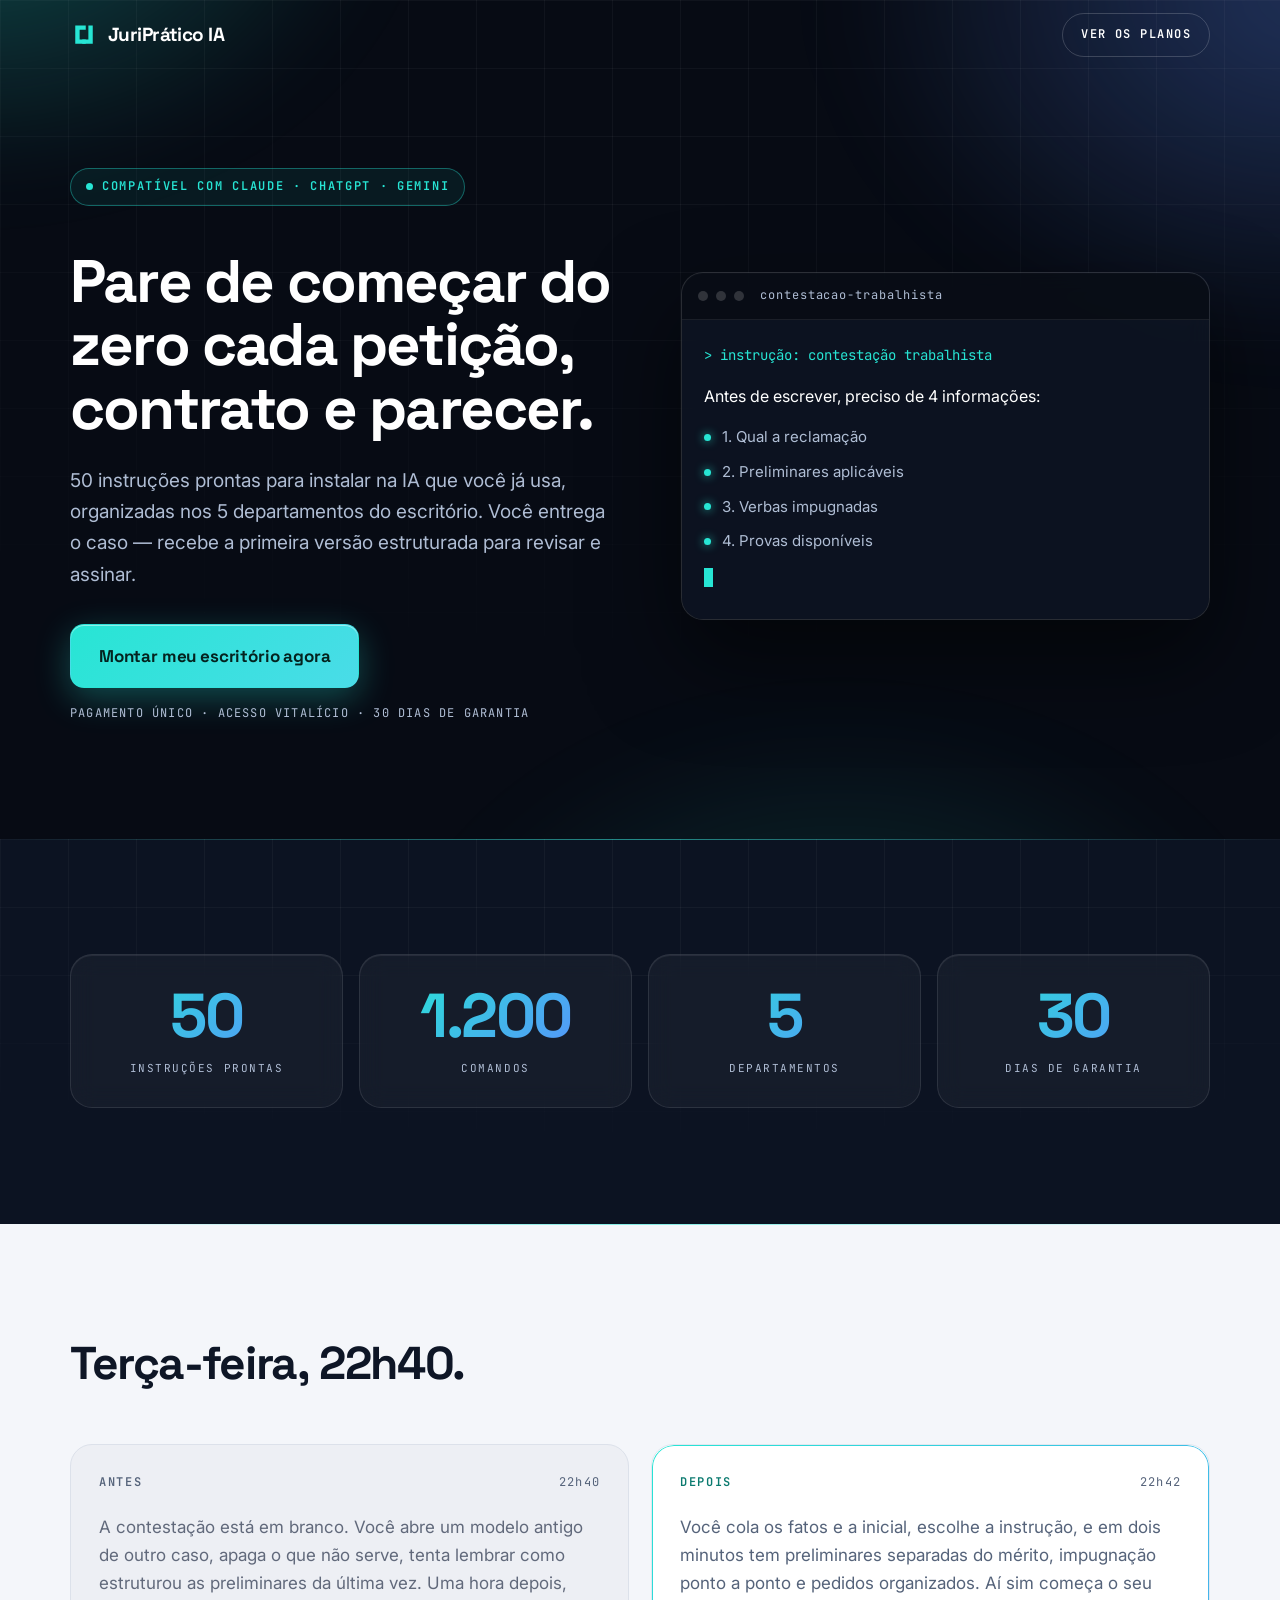
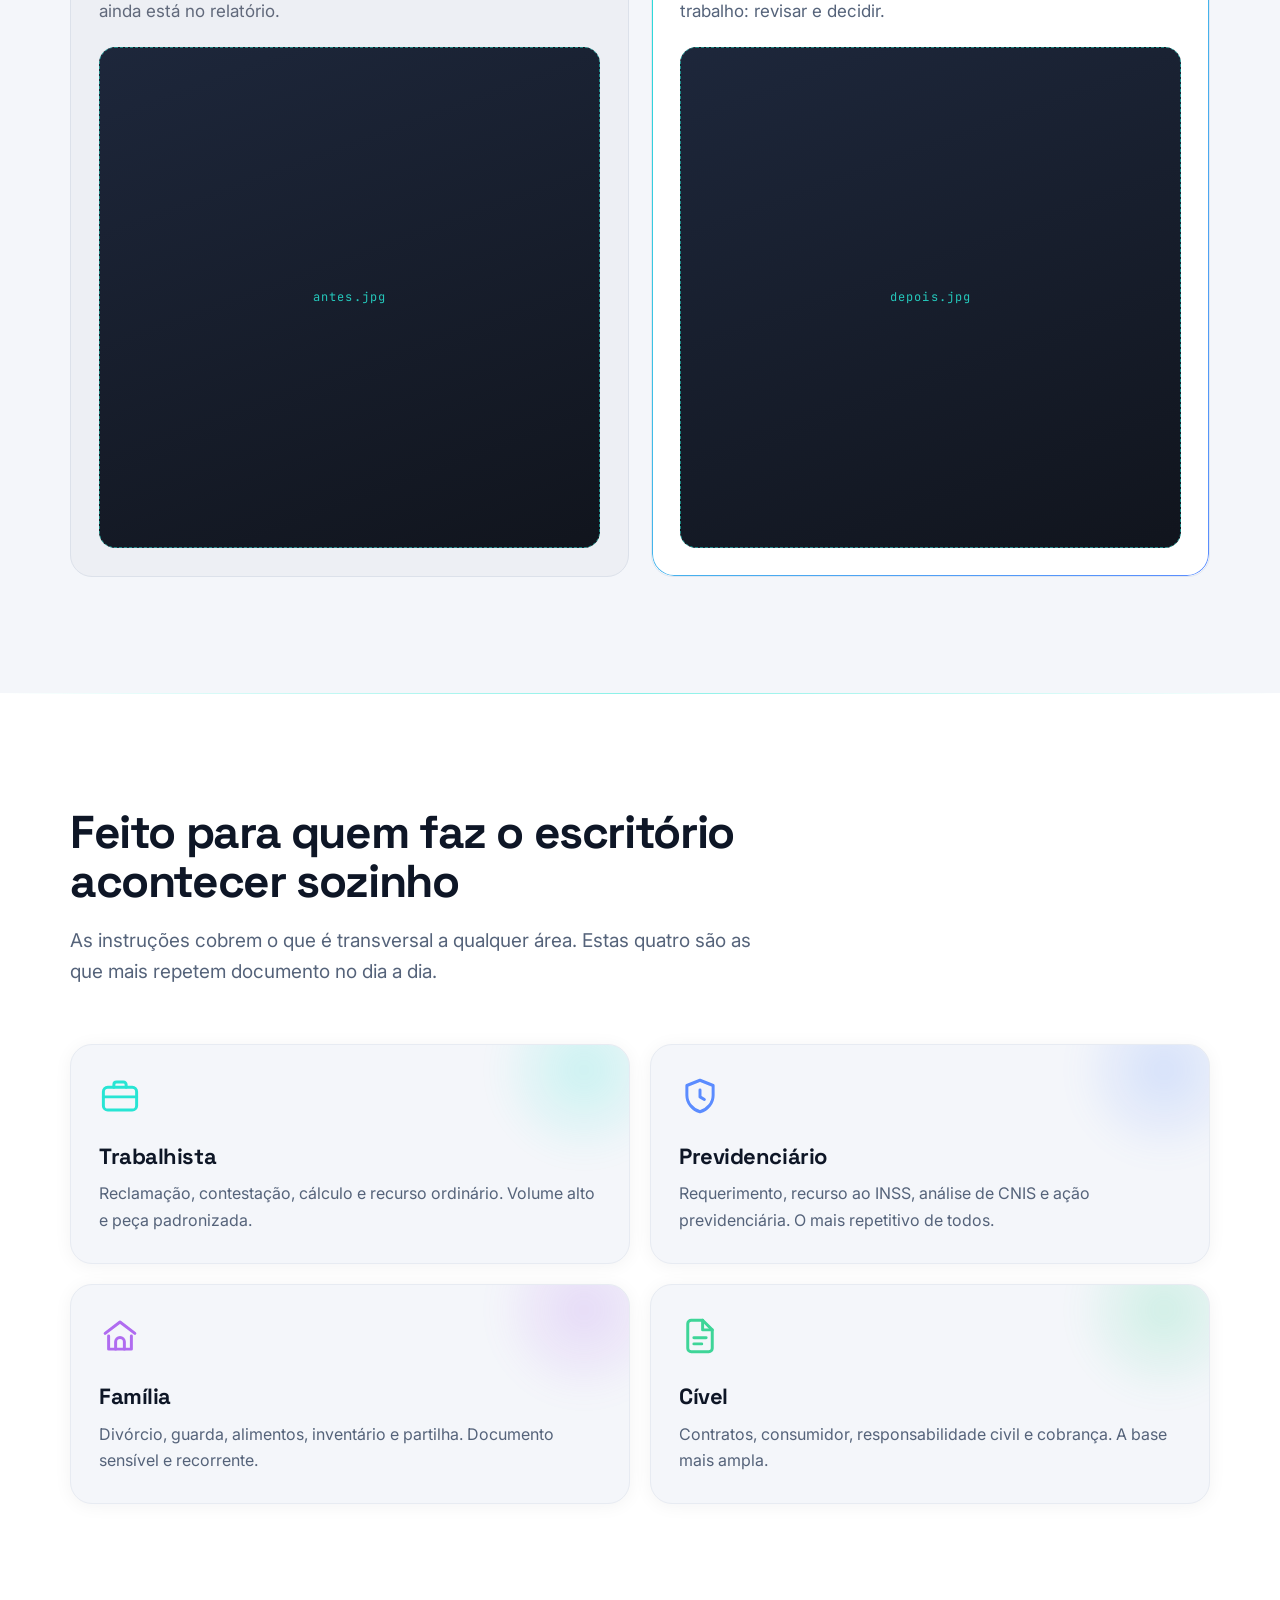
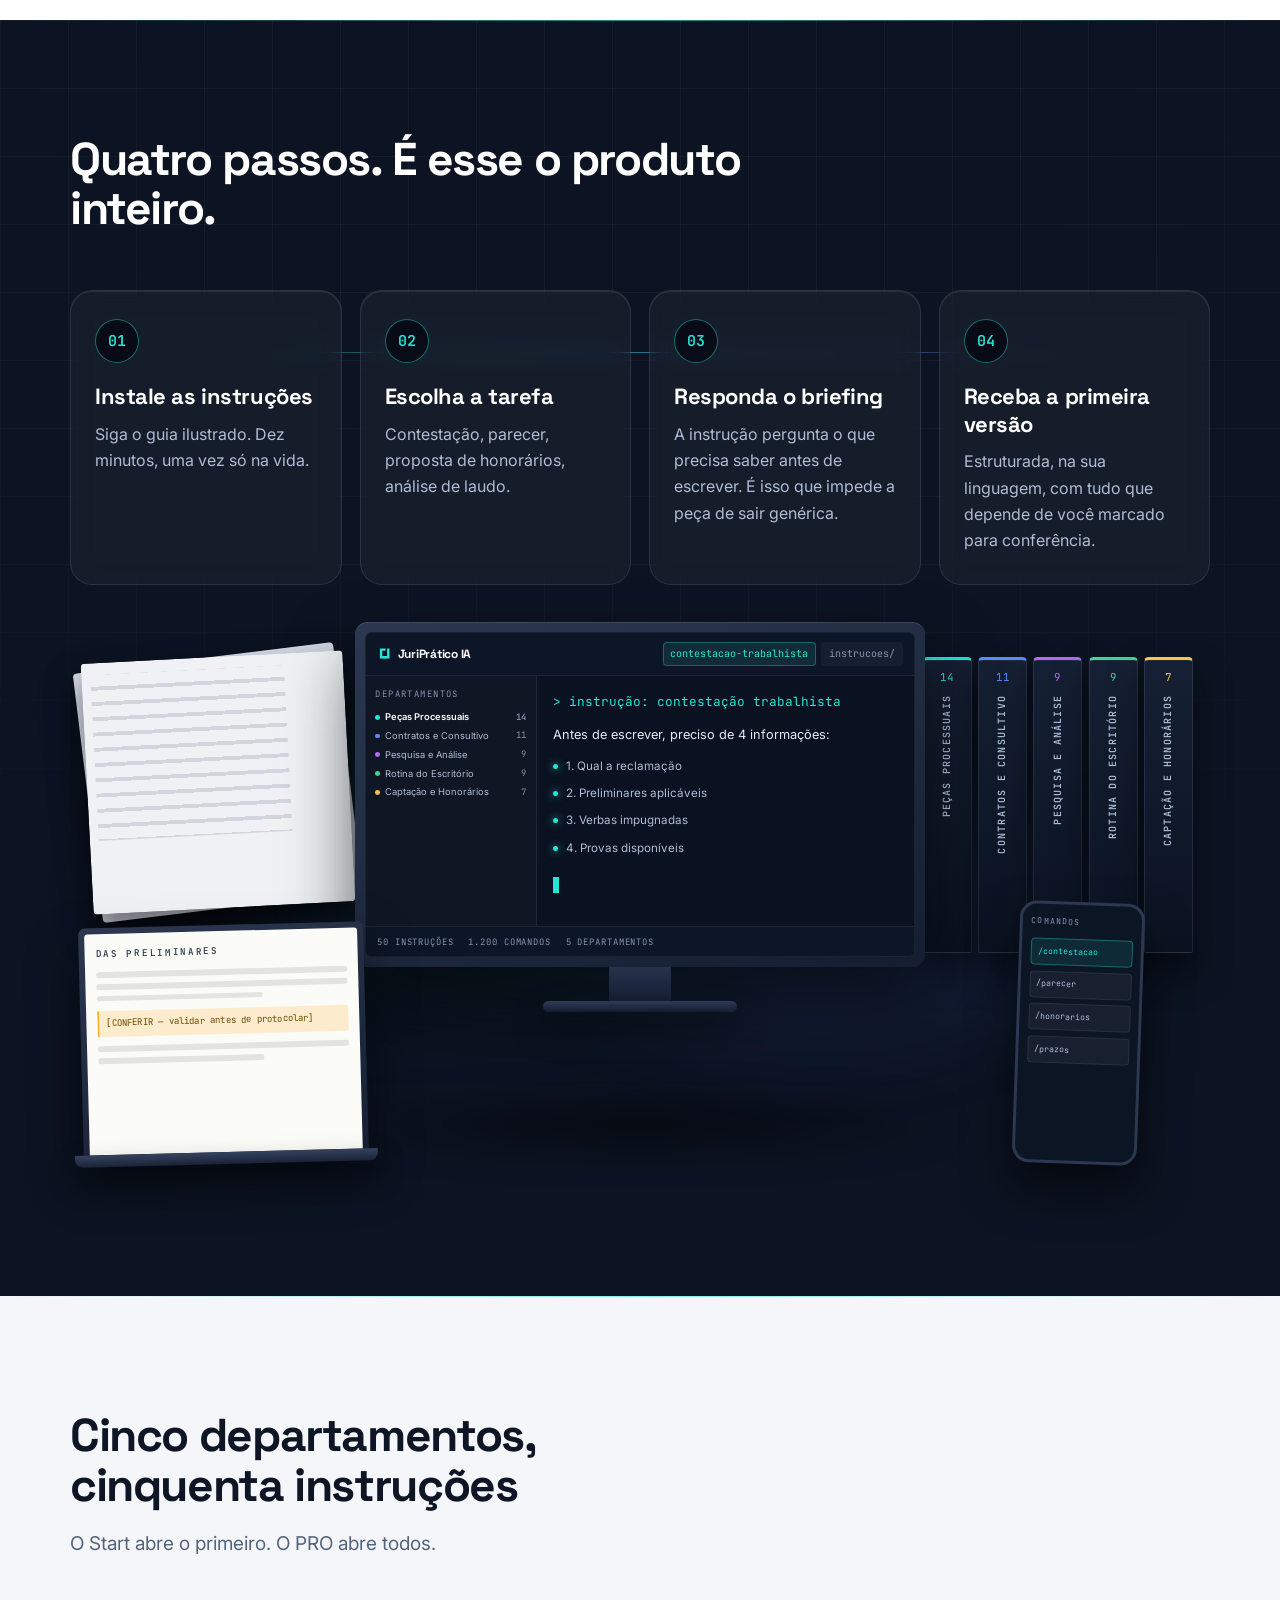
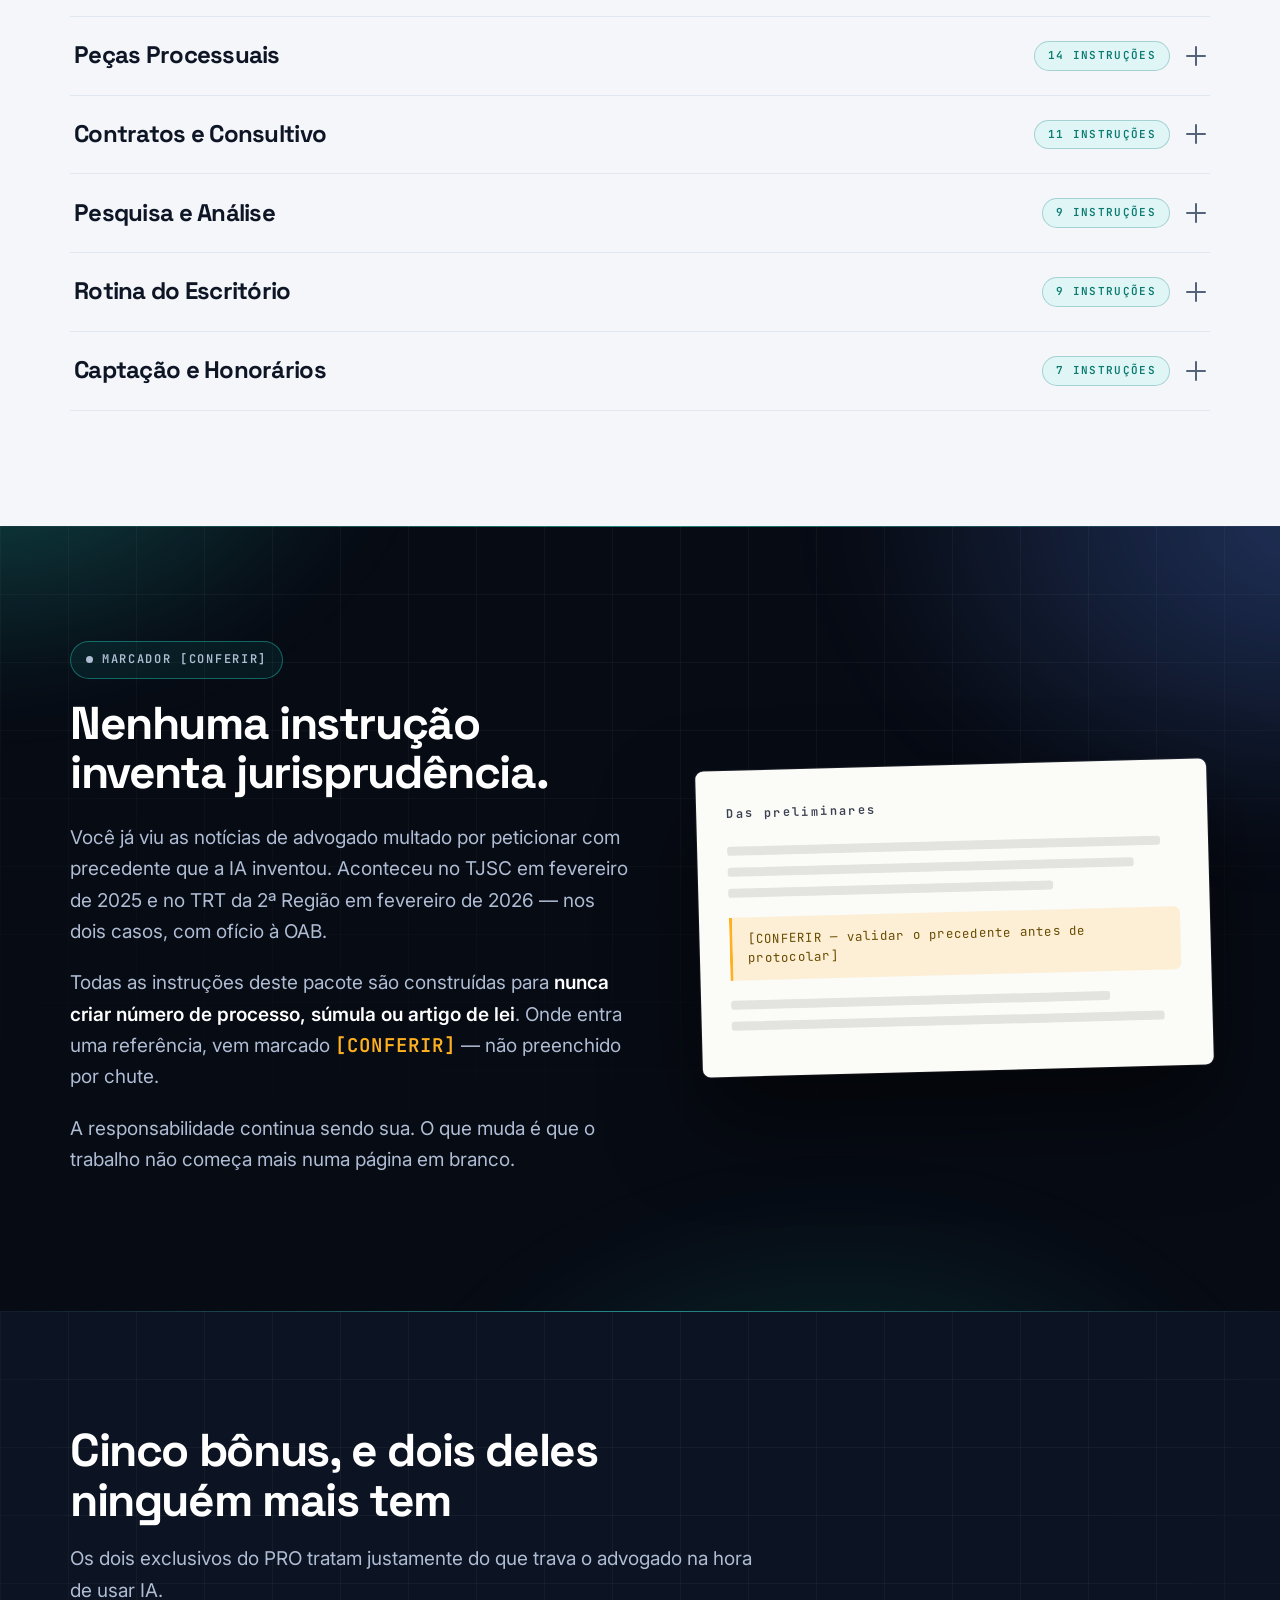
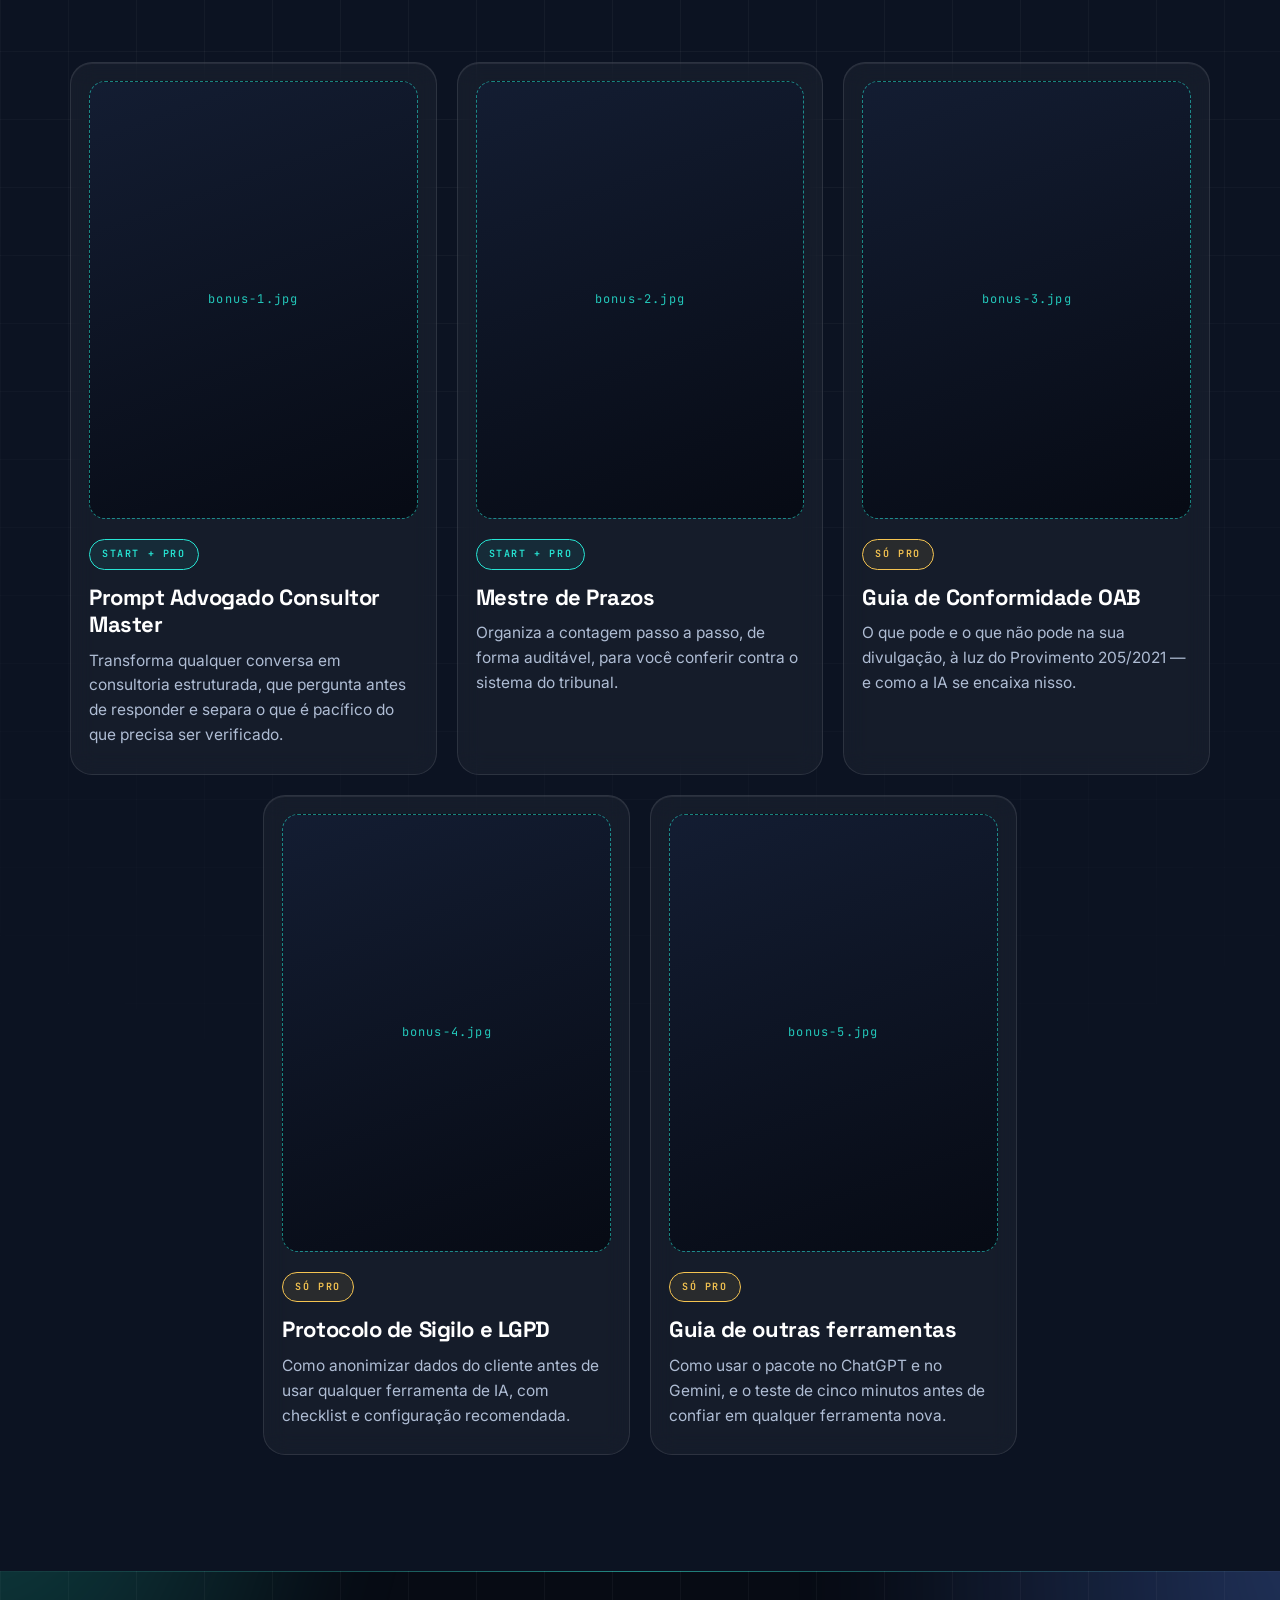
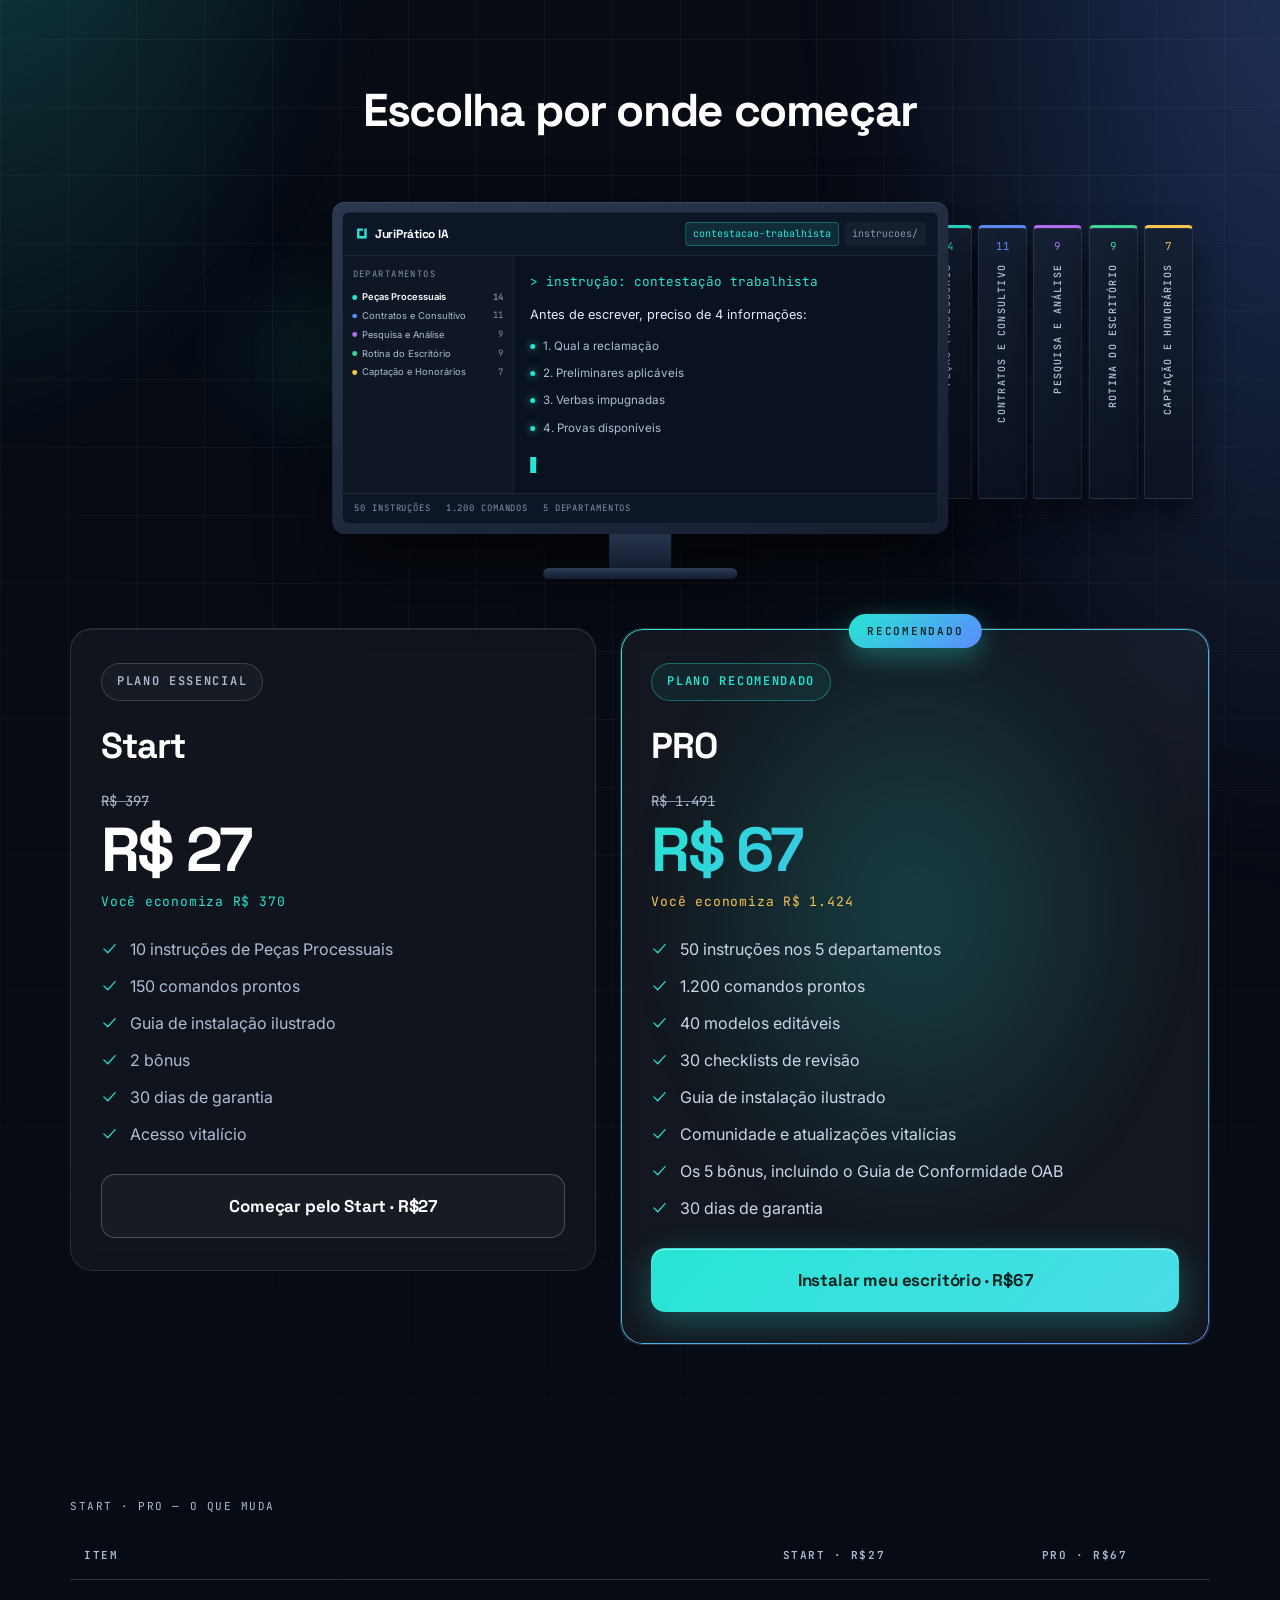
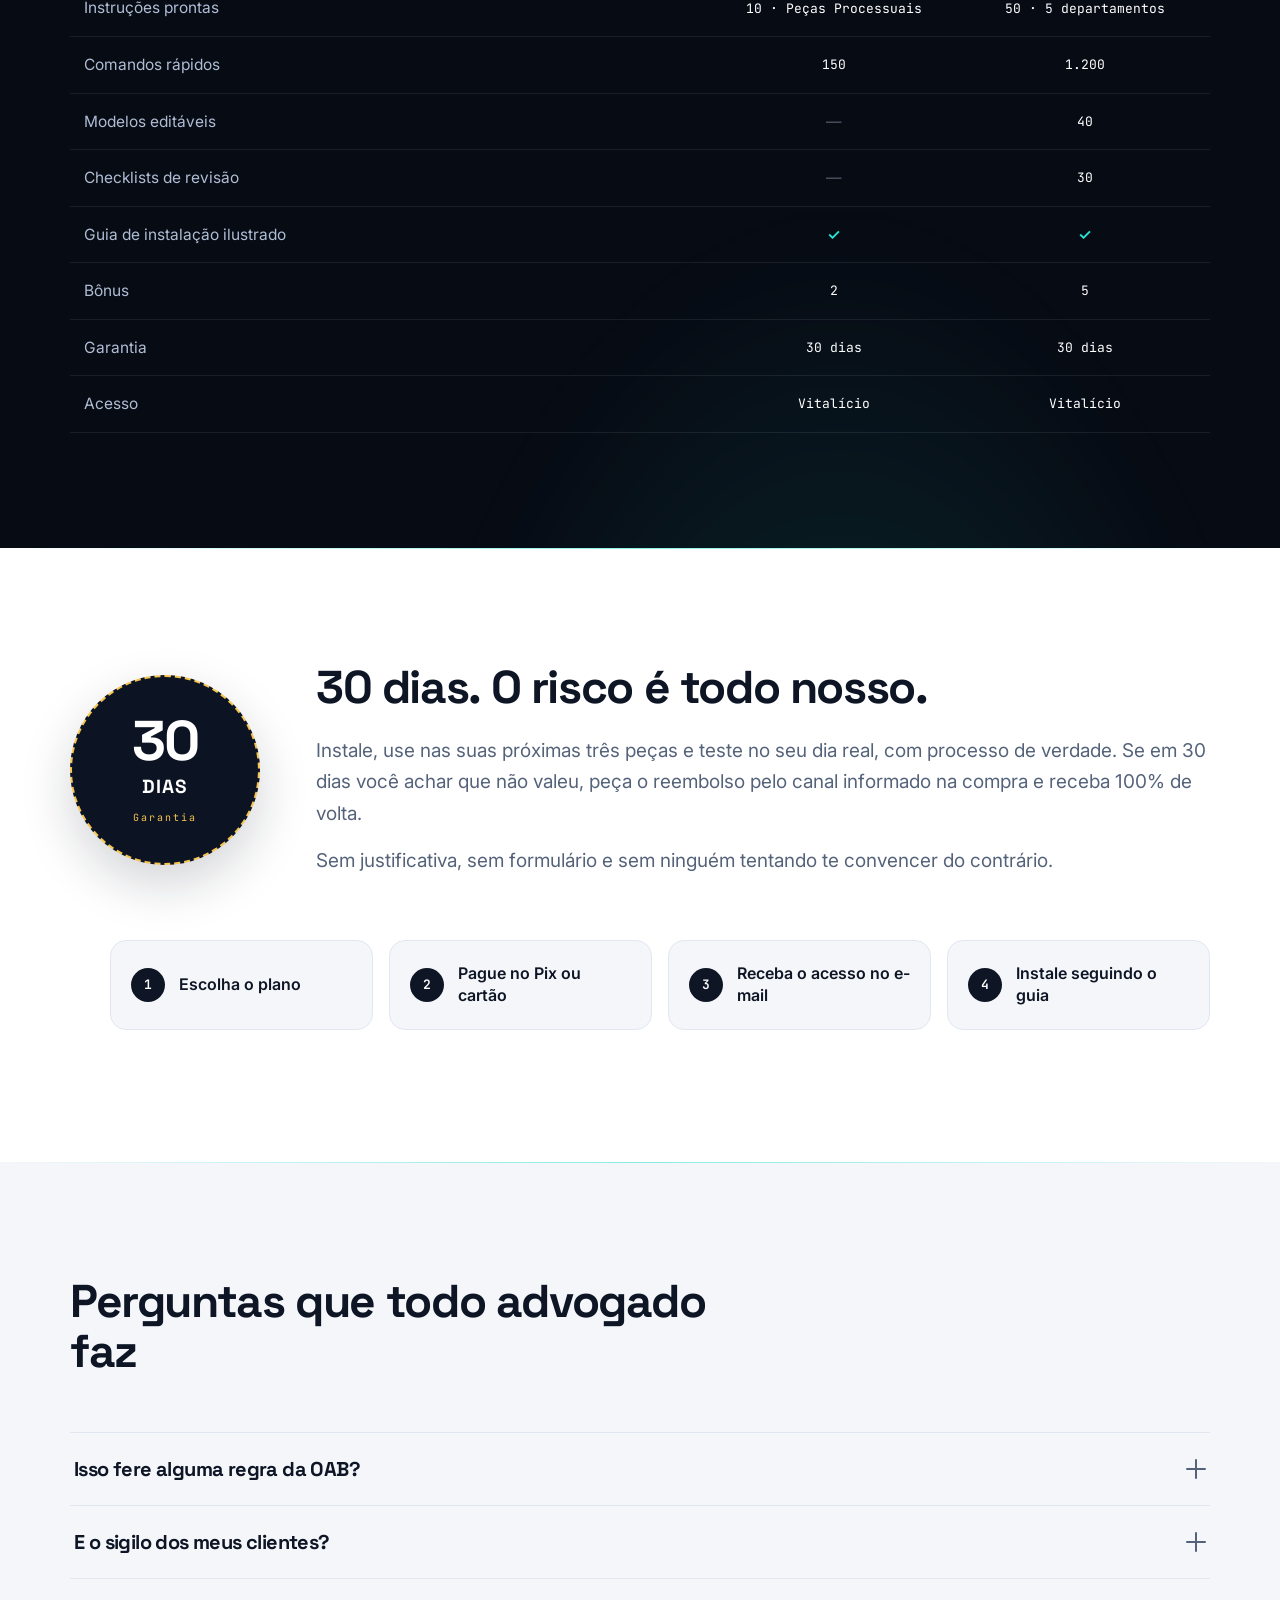
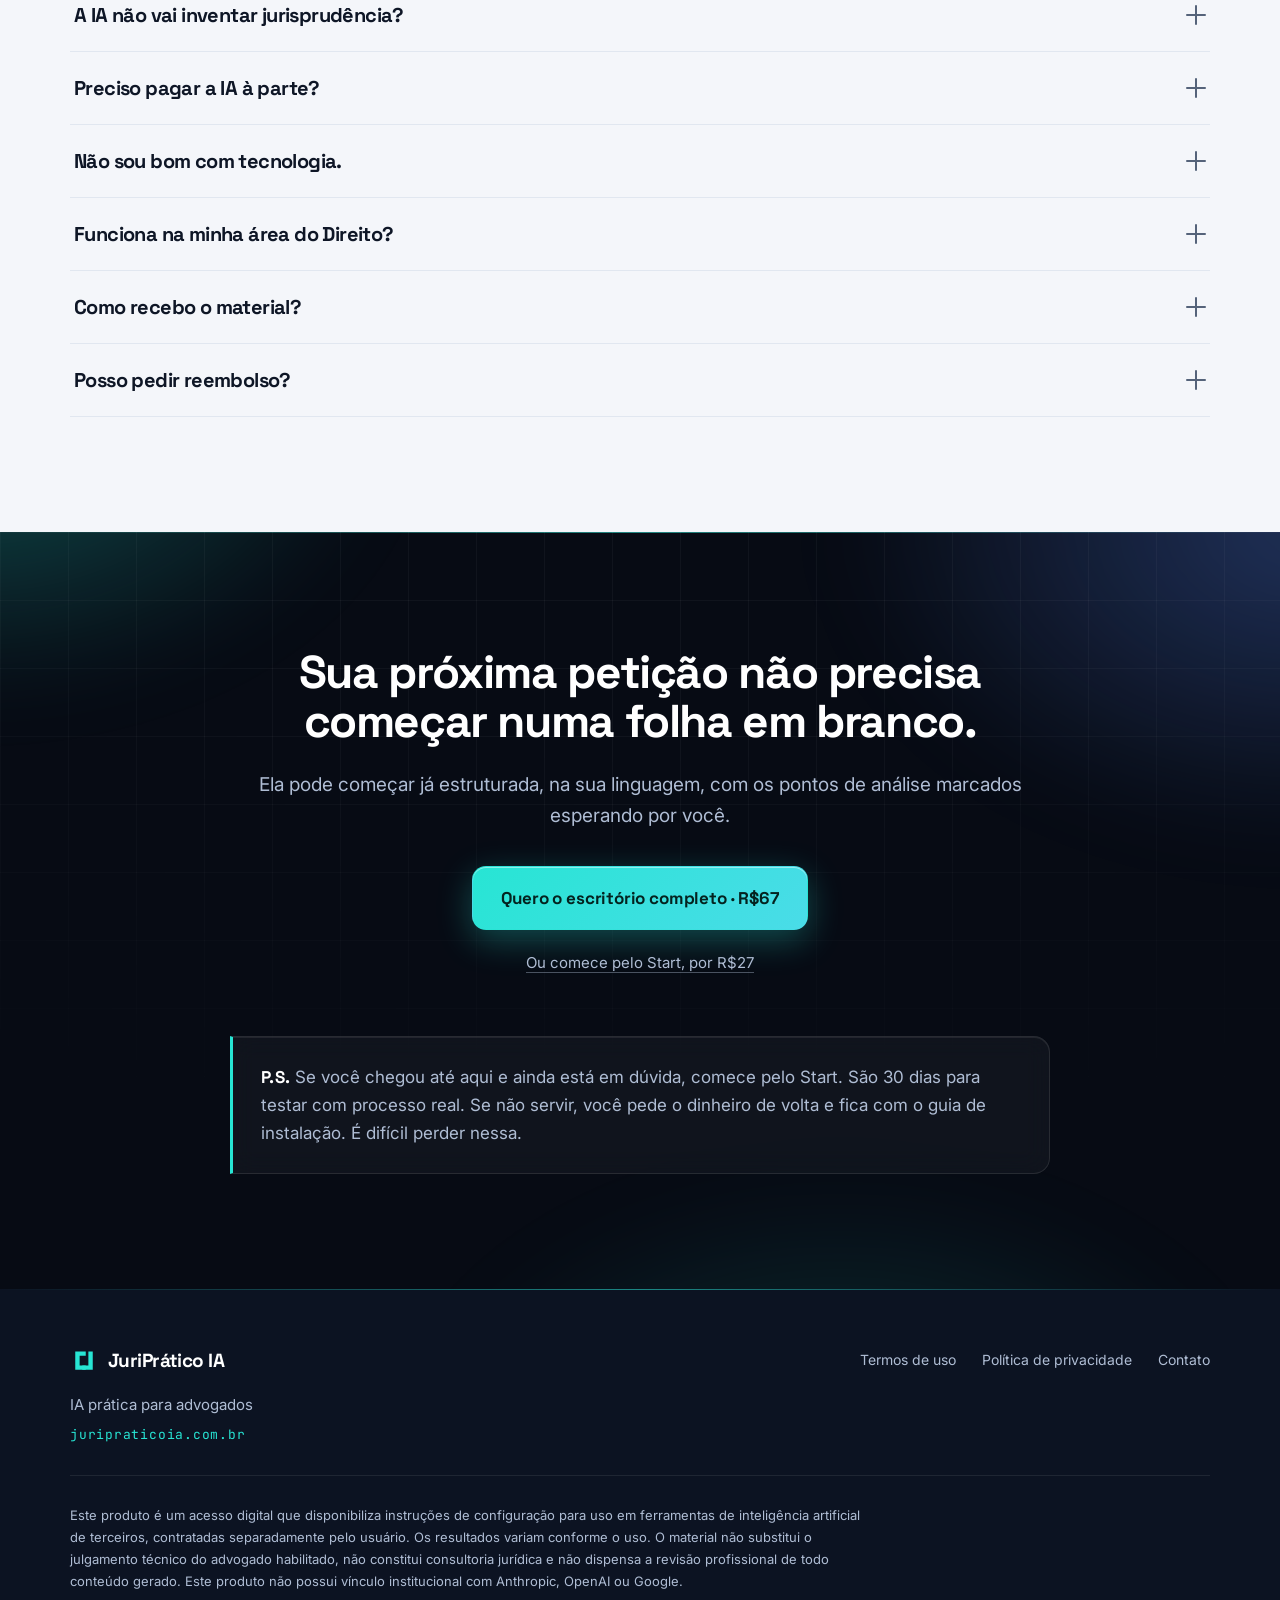
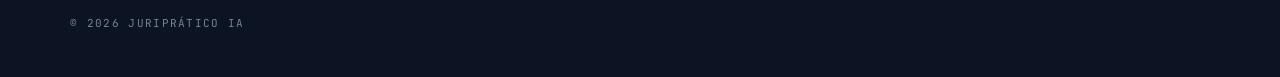
==== index.html @ 55de06a1 "Add a layered product scene to folds 05 and 09 The page had no product shot. This adds the compositi" ====
<!DOCTYPE html>
<html lang="pt-BR">
<head>
<meta charset="utf-8">
<meta name="viewport" content="width=device-width,initial-scale=1">
<title>JuriPrático IA — 50 instruções prontas para a IA que você já usa</title>
<meta name="description" content="50 instruções prontas para instalar na IA que você já usa, organizadas nos 5 departamentos do escritório. Você entrega o caso — recebe a primeira versão estruturada para revisar e assinar.">
<meta name="theme-color" content="#070B14">
<meta property="og:type" content="website">
<meta property="og:locale" content="pt_BR">
<meta property="og:site_name" content="JuriPrático IA">
<meta property="og:title" content="JuriPrático IA — 50 instruções prontas para a IA que você já usa">
<meta property="og:description" content="Pare de começar do zero cada petição, contrato e parecer.">
<meta property="og:url" content="https://juripraticoia.com.br/">
<link rel="preconnect" href="https://fonts.googleapis.com">
<link rel="preconnect" href="https://fonts.gstatic.com" crossorigin>
<link rel="stylesheet" href="https://fonts.googleapis.com/css2?family=Space+Grotesk:wght@500;700&family=Inter:wght@400;600&family=JetBrains+Mono:wght@400;600&display=swap">
<link rel="stylesheet" href="styles.css">
<script>document.documentElement.classList.add('js');</script>
</head>
<body id="topo">

<a class="skip" href="#conteudo">Ir para o conteúdo</a>

<!-- ===================== HEADER ===================== -->
<header class="hdr" id="hdr">
  <div class="wrap hdr-in">
    <a class="brand" href="#topo">
      <svg viewBox="0 0 64 64" width="28" height="28" fill="none" aria-hidden="true">
        <path d="M12 10h24v10H22v22h14v10H12z" fill="currentColor"/>
        <path d="M42 10h10v42H28V42h14z" fill="currentColor"/>
      </svg>
      <span>JuriPrático IA</span>
    </a>
    <a class="hdr-cta" href="#precos">Ver os planos</a>
  </div>
</header>

<main id="conteudo">

<!-- ===================== 01 · HERO ===================== -->
<section class="sec sec--950 mesh grid-bg hero">
  <div class="wrap">
    <div class="hero-grid">
      <div>
        <p class="badge eyebrow rv"><span class="badge-dot" aria-hidden="true"></span>Compatível com Claude · ChatGPT · Gemini</p>
        <h1 class="rv">Pare de começar do zero cada petição, contrato e parecer.</h1>
        <p class="lead rv">50 instruções prontas para instalar na IA que você já usa, organizadas nos 5 departamentos do escritório. Você entrega o caso — recebe a primeira versão estruturada para revisar e assinar.</p>
        <div class="hero-cta rv">
          <a class="btn btn--primary" href="#precos">Montar meu escritório agora</a>
          <p class="btn-sub">Pagamento único · Acesso vitalício · 30 dias de garantia</p>
        </div>
      </div>

      <div class="rv">
        <!-- Janela de conversa com IA — construída em HTML/CSS (opcional: substituir por hero-produto.jpg, 16:10) -->
        <div class="term">
          <div class="term-bar">
            <span class="term-dot" aria-hidden="true"></span>
            <span class="term-dot" aria-hidden="true"></span>
            <span class="term-dot" aria-hidden="true"></span>
            <span class="term-name">contestacao-trabalhista</span>
          </div>
          <div class="term-body">
            <p class="term-cmd">&gt; instrução: contestação trabalhista</p>
            <p class="term-ans" id="hero-typing">Antes de escrever, preciso de 4 informações:</p>
            <ul class="term-list">
              <li>1. Qual a reclamação</li>
              <li>2. Preliminares aplicáveis</li>
              <li>3. Verbas impugnadas</li>
              <li>4. Provas disponíveis</li>
            </ul>
            <span class="caret" aria-hidden="true"></span>
          </div>
        </div>
      </div>
    </div>
  </div>
</section>

<!-- ===================== 02 · CONTADORES ===================== -->
<section class="sec sec--900 grid-bg" data-seam aria-label="O pacote em números">
  <div class="wrap">
    <div class="counters" id="contadores">
      <div class="counter glass rv"><b data-count="50">50</b><span>Instruções prontas</span></div>
      <div class="counter glass rv"><b data-count="1200" data-sep="true">1.200</b><span>Comandos</span></div>
      <div class="counter glass rv"><b data-count="5">5</b><span>Departamentos</span></div>
      <div class="counter glass rv"><b data-count="30">30</b><span>Dias de garantia</span></div>
    </div>
  </div>
</section>

<!-- ===================== 03 · ANTES / DEPOIS ===================== -->
<section class="sec sec--paper sec--light" data-seam>
  <div class="wrap">
    <div class="sec-head rv">
      <h2>Terça-feira, 22h40.</h2>
    </div>
    <div class="ba">
      <article class="ba-col ba-col--antes rv">
        <div class="ba-top">
          <span class="ba-tag">Antes</span>
          <span class="ba-hora">22h40</span>
        </div>
        <p class="ba-txt">A contestação está em branco. Você abre um modelo antigo de outro caso, apaga o que não serve, tenta lembrar como estruturou as preliminares da última vez. Uma hora depois, ainda está no relatório.</p>
        <!-- substituir pelo <img src="antes.jpg" width="600" height="600" alt="..." loading="lazy"> -->
        <div class="ph ph--1x1" role="img" aria-label="Espaço reservado para a imagem antes.jpg"><span>antes.jpg</span></div>
      </article>
      <article class="ba-col ba-col--depois gborder rv">
        <div class="ba-top">
          <span class="ba-tag">Depois</span>
          <span class="ba-hora">22h42</span>
        </div>
        <p class="ba-txt">Você cola os fatos e a inicial, escolhe a instrução, e em dois minutos tem preliminares separadas do mérito, impugnação ponto a ponto e pedidos organizados. Aí sim começa o seu trabalho: revisar e decidir.</p>
        <!-- substituir pelo <img src="depois.jpg" width="600" height="600" alt="..." loading="lazy"> -->
        <div class="ph ph--1x1" role="img" aria-label="Espaço reservado para a imagem depois.jpg"><span>depois.jpg</span></div>
      </article>
    </div>
  </div>
</section>

<!-- ===================== 04 · PRA QUEM É ===================== -->
<section class="sec sec--paper0 sec--light" data-seam>
  <div class="wrap">
    <div class="sec-head rv">
      <h2>Feito para quem faz o escritório acontecer sozinho</h2>
      <p class="lead">As instruções cobrem o que é transversal a qualquer área. Estas quatro são as que mais repetem documento no dia a dia.</p>
    </div>
    <div class="areas" id="areas">
      <article class="area rv" data-area="trabalhista" style="--ac:#27E5D4">
        <svg class="area-ico" viewBox="0 0 24 24" fill="none" stroke="currentColor" stroke-width="1.7" stroke-linecap="round" stroke-linejoin="round" aria-hidden="true">
          <rect x="2.5" y="7" width="19" height="13" rx="2.5"/><path d="M8.5 7V5.5A1.5 1.5 0 0 1 10 4h4a1.5 1.5 0 0 1 1.5 1.5V7"/><path d="M2.5 12.5h19"/>
        </svg>
        <h3>Trabalhista</h3>
        <p>Reclamação, contestação, cálculo e recurso ordinário. Volume alto e peça padronizada.</p>
      </article>
      <article class="area rv" data-area="previdenciario" style="--ac:#5B8CFF">
        <svg class="area-ico" viewBox="0 0 24 24" fill="none" stroke="currentColor" stroke-width="1.7" stroke-linecap="round" stroke-linejoin="round" aria-hidden="true">
          <path d="M12 3l7.5 3v5.5c0 4.4-3.1 8.2-7.5 9.5-4.4-1.3-7.5-5.1-7.5-9.5V6z"/><path d="M12 8.5v4l2.5 1.5"/>
        </svg>
        <h3>Previdenciário</h3>
        <p>Requerimento, recurso ao INSS, análise de CNIS e ação previdenciária. O mais repetitivo de todos.</p>
      </article>
      <article class="area rv" data-area="familia" style="--ac:#B06CF0">
        <svg class="area-ico" viewBox="0 0 24 24" fill="none" stroke="currentColor" stroke-width="1.7" stroke-linecap="round" stroke-linejoin="round" aria-hidden="true">
          <path d="M3.5 10.5 12 4l8.5 6.5"/><path d="M5.5 12v7.5h13V12"/><path d="M9.5 19.5v-4.2a2.5 2.5 0 0 1 5 0v4.2"/>
        </svg>
        <h3>Família</h3>
        <p>Divórcio, guarda, alimentos, inventário e partilha. Documento sensível e recorrente.</p>
      </article>
      <article class="area rv" data-area="civel" style="--ac:#3ED598">
        <svg class="area-ico" viewBox="0 0 24 24" fill="none" stroke="currentColor" stroke-width="1.7" stroke-linecap="round" stroke-linejoin="round" aria-hidden="true">
          <path d="M13.5 3H7a2 2 0 0 0-2 2v14a2 2 0 0 0 2 2h10a2 2 0 0 0 2-2V8.5z"/><path d="M13.5 3v5.5H19"/><path d="M8.5 13h7M8.5 16.5h4.5"/>
        </svg>
        <h3>Cível</h3>
        <p>Contratos, consumidor, responsabilidade civil e cobrança. A base mais ampla.</p>
      </article>
    </div>
  </div>
</section>

<!-- ===================== 05 · COMO FUNCIONA ===================== -->
<section class="sec sec--900 grid-bg" data-seam>
  <div class="wrap">
    <div class="sec-head rv">
      <h2>Quatro passos. É esse o produto inteiro.</h2>
    </div>
    <div class="steps">
      <article class="step glass rv">
        <span class="step-n">01</span>
        <h3>Instale as instruções</h3>
        <p>Siga o guia ilustrado. Dez minutos, uma vez só na vida.</p>
      </article>
      <article class="step glass rv">
        <span class="step-n">02</span>
        <h3>Escolha a tarefa</h3>
        <p>Contestação, parecer, proposta de honorários, análise de laudo.</p>
      </article>
      <article class="step glass rv">
        <span class="step-n">03</span>
        <h3>Responda o briefing</h3>
        <p>A instrução pergunta o que precisa saber antes de escrever. É isso que impede a peça de sair genérica.</p>
      </article>
      <article class="step glass rv">
        <span class="step-n">04</span>
        <h3>Receba a primeira versão</h3>
        <p>Estruturada, na sua linguagem, com tudo que depende de você marcado para conferência.</p>
      </article>
    </div>
    <!-- cena de produto em HTML/CSS. Para trocar por foto, use passos.jpg (16:9) no lugar deste bloco. -->
    <div class="steps-img">
      <div class="cena rv" role="img" aria-label="Um monitor com o painel do JuriPrático IA: os cinco departamentos na lateral e a instrução de contestação trabalhista perguntando quatro informações antes de escrever. Ao redor, as lombadas dos departamentos, um notebook com a peça marcada com CONFERIR e um celular com os comandos.">
      <div class="cena-folhas" aria-hidden="true"><span></span><span></span></div>
      <ul class="cena-binders" aria-hidden="true">
        <li style="--ac:#27E5D4"><i>14</i><b>Peças Processuais</b></li>
        <li style="--ac:#5B8CFF"><i>11</i><b>Contratos e Consultivo</b></li>
        <li style="--ac:#B06CF0"><i>9</i><b>Pesquisa e Análise</b></li>
        <li style="--ac:#3ED598"><i>9</i><b>Rotina do Escritório</b></li>
        <li style="--ac:#F5C451"><i>7</i><b>Captação e Honorários</b></li>
      </ul>
      <div class="cena-monitor" aria-hidden="true">
        <div class="cena-tela">
          <div class="painel">
            <div class="painel-top">
              <span class="painel-marca"><svg viewBox="0 0 64 64" fill="none" aria-hidden="true"><path d="M12 10h24v10H22v22h14v10H12z" fill="currentColor"/><path d="M42 10h10v42H28V42h14z" fill="currentColor"/></svg>JuriPrático IA</span>
              <span class="painel-abas"><b class="on">contestacao-trabalhista</b><b>instrucoes/</b></span>
            </div>
            <div class="painel-corpo">
              <aside class="painel-side">
                <p>Departamentos</p>
                <ul>
                <li style="--ac:#27E5D4" class="on">Peças Processuais<span>14</span></li>
                <li style="--ac:#5B8CFF">Contratos e Consultivo<span>11</span></li>
                <li style="--ac:#B06CF0">Pesquisa e Análise<span>9</span></li>
                <li style="--ac:#3ED598">Rotina do Escritório<span>9</span></li>
                <li style="--ac:#F5C451">Captação e Honorários<span>7</span></li>
                </ul>
              </aside>
              <div class="painel-main">
                <p class="p-cmd">&gt; instrução: contestação trabalhista</p>
                <p class="p-ans">Antes de escrever, preciso de 4 informações:</p>
                <ul class="p-lista">
                  <li>1. Qual a reclamação</li>
                  <li>2. Preliminares aplicáveis</li>
                  <li>3. Verbas impugnadas</li>
                  <li>4. Provas disponíveis</li>
                </ul>
                <span class="p-caret"></span>
              </div>
            </div>
            <div class="painel-status"><span>50 instruções</span><span>1.200 comandos</span><span>5 departamentos</span></div>
          </div>
        </div>
        <div class="cena-pe"></div>
        <div class="cena-base"></div>
      </div>
      <div class="cena-laptop" aria-hidden="true">
        <div class="cena-lap-tela">
          <div class="cena-doc">
            <p>Das preliminares</p>
            <span></span><span></span><span class="curta"></span>
            <div class="marca">[CONFERIR — validar antes de protocolar]</div>
            <span></span><span class="curta"></span>
          </div>
        </div>
        <div class="cena-lap-base"></div>
      </div>
      <div class="cena-phone" aria-hidden="true">
        <div class="cena-phone-tela">
          <p>Comandos</p>
          <ul>
            <li class="on">/contestacao</li>
            <li>/parecer</li>
            <li>/honorarios</li>
            <li>/prazos</li>
          </ul>
        </div>
      </div>
    </div>
    </div>
  </div>
</section>

<!-- ===================== 06 · DEPARTAMENTOS ===================== -->
<section class="sec sec--paper sec--light" data-seam>
  <div class="wrap">
    <div class="sec-head rv">
      <h2>Cinco departamentos, cinquenta instruções</h2>
      <p class="lead">O Start abre o primeiro. O PRO abre todos.</p>
    </div>
    <div class="acc rv" id="departamentos">
      <div class="acc-item">
        <h3 class="acc-head"><button class="acc-btn" type="button" id="dep-1-b" aria-expanded="false" aria-controls="dep-1-p">
          <span class="acc-title">Peças Processuais</span>
          <span class="acc-right"><span class="acc-pill">14 instruções</span><span class="acc-sign" aria-hidden="true"></span></span>
        </button></h3>
        <div class="acc-panel" id="dep-1-p" role="region" aria-labelledby="dep-1-b" hidden>
          <div class="acc-body"><ul class="chips"><li>Petição inicial</li><li>Contestação</li><li>Réplica</li><li>Apelação</li><li>Contrarrazões</li><li>Embargos de declaração</li><li>Agravo de instrumento</li><li>Tutela de urgência</li><li>Memoriais</li><li>Manifestação sobre laudo</li><li>Recurso ordinário e inominado</li><li>Cumprimento de sentença</li><li>Impugnação ao cumprimento</li><li>Acordo e homologação</li></ul></div>
        </div>
      </div>
      <div class="acc-item">
        <h3 class="acc-head"><button class="acc-btn" type="button" id="dep-2-b" aria-expanded="false" aria-controls="dep-2-p">
          <span class="acc-title">Contratos e Consultivo</span>
          <span class="acc-right"><span class="acc-pill">11 instruções</span><span class="acc-sign" aria-hidden="true"></span></span>
        </button></h3>
        <div class="acc-panel" id="dep-2-p" role="region" aria-labelledby="dep-2-b" hidden>
          <div class="acc-body"><ul class="chips"><li>Minuta de contrato</li><li>Análise de risco contratual</li><li>Parecer jurídico</li><li>Notificação extrajudicial</li><li>Distrato</li><li>Acordo extrajudicial</li><li>Procuração e substabelecimento</li><li>Contrato de prestação de serviços</li><li>Termo de confidencialidade</li><li>Revisão de contrato de terceiro</li><li>Aditivo contratual</li></ul></div>
        </div>
      </div>
      <div class="acc-item">
        <h3 class="acc-head"><button class="acc-btn" type="button" id="dep-3-b" aria-expanded="false" aria-controls="dep-3-p">
          <span class="acc-title">Pesquisa e Análise</span>
          <span class="acc-right"><span class="acc-pill">9 instruções</span><span class="acc-sign" aria-hidden="true"></span></span>
        </button></h3>
        <div class="acc-panel" id="dep-3-p" role="region" aria-labelledby="dep-3-b" hidden>
          <div class="acc-body"><ul class="chips"><li>Fichamento de processo</li><li>Análise de acórdão</li><li>Linha do tempo processual</li><li>Análise de laudo pericial</li><li>Leitura de documento longo</li><li>Mapa de pontos controvertidos</li><li>Checklist de tese</li><li>Análise de provas</li><li>Comparativo de peças</li></ul></div>
        </div>
      </div>
      <div class="acc-item">
        <h3 class="acc-head"><button class="acc-btn" type="button" id="dep-4-b" aria-expanded="false" aria-controls="dep-4-p">
          <span class="acc-title">Rotina do Escritório</span>
          <span class="acc-right"><span class="acc-pill">9 instruções</span><span class="acc-sign" aria-hidden="true"></span></span>
        </button></h3>
        <div class="acc-panel" id="dep-4-p" role="region" aria-labelledby="dep-4-b" hidden>
          <div class="acc-body"><ul class="chips"><li>Relatório de andamento ao cliente</li><li>E-mail de atualização</li><li>Ata de reunião</li><li>Controle de prazos</li><li>Timesheet</li><li>Organização de pasta</li><li>Briefing para a equipe</li><li>Registro de atendimento</li><li>Checklist de abertura de caso</li></ul></div>
        </div>
      </div>
      <div class="acc-item">
        <h3 class="acc-head"><button class="acc-btn" type="button" id="dep-5-b" aria-expanded="false" aria-controls="dep-5-p">
          <span class="acc-title">Captação e Honorários</span>
          <span class="acc-right"><span class="acc-pill">7 instruções</span><span class="acc-sign" aria-hidden="true"></span></span>
        </button></h3>
        <div class="acc-panel" id="dep-5-p" role="region" aria-labelledby="dep-5-b" hidden>
          <div class="acc-body"><ul class="chips"><li>Proposta de honorários</li><li>Contrato de honorários</li><li>Roteiro de triagem de cliente</li><li>Apresentação do escritório</li><li>Conteúdo educativo</li><li>Cobrança de honorários</li><li>Resposta a primeiro contato</li></ul></div>
        </div>
      </div>
    </div>
  </div>
</section>

<!-- ===================== 07 · CONFIANÇA ===================== -->
<section class="sec sec--950 mesh grid-bg" data-seam>
  <div class="wrap">
    <div class="trust">
      <div class="rv">
        <p class="badge eyebrow"><span class="badge-dot" aria-hidden="true"></span>Marcador [CONFERIR]</p>
        <h2>Nenhuma instrução inventa jurisprudência.</h2>
        <p class="lead">Você já viu as notícias de advogado multado por peticionar com precedente que a IA inventou. Aconteceu no TJSC em fevereiro de 2025 e no TRT da 2ª Região em fevereiro de 2026 — nos dois casos, com ofício à OAB.</p>
        <p class="lead">Todas as instruções deste pacote são construídas para <strong>nunca criar número de processo, súmula ou artigo de lei</strong>. Onde entra uma referência, vem marcado <span class="mark">[CONFERIR]</span> — não preenchido por chute.</p>
        <p class="lead">A responsabilidade continua sendo sua. O que muda é que o trabalho não começa mais numa página em branco.</p>
      </div>
      <div class="rv">
        <div class="doc" aria-hidden="true">
          <p class="doc-h">Das preliminares</p>
          <div class="doc-line w96"></div>
          <div class="doc-line w90"></div>
          <div class="doc-line w72"></div>
          <p class="doc-flag">[CONFERIR — validar o precedente antes de protocolar]</p>
          <div class="doc-line w84"></div>
          <div class="doc-line w96"></div>
        </div>
      </div>
    </div>
  </div>
</section>

<!-- ===================== 08 · BÔNUS ===================== -->
<section class="sec sec--900 grid-bg" data-seam>
  <div class="wrap">
    <div class="sec-head rv">
      <h2>Cinco bônus, e dois deles ninguém mais tem</h2>
      <p class="lead" style="color:var(--t-mid)">Os dois exclusivos do PRO tratam justamente do que trava o advogado na hora de usar IA.</p>
    </div>
    <div class="bonus">
      <article class="bonus-card glass rv">
        <div class="bonus-img"><div class="ph ph--3x4" role="img" aria-label="Espaço reservado para a imagem bonus-1.jpg"><span>bonus-1.jpg</span></div></div>
        <span class="bonus-selo selo--glow">Start + PRO</span>
        <h3>Prompt Advogado Consultor Master</h3>
        <p>Transforma qualquer conversa em consultoria estruturada, que pergunta antes de responder e separa o que é pacífico do que precisa ser verificado.</p>
      </article>
      <article class="bonus-card glass rv">
        <div class="bonus-img"><div class="ph ph--3x4" role="img" aria-label="Espaço reservado para a imagem bonus-2.jpg"><span>bonus-2.jpg</span></div></div>
        <span class="bonus-selo selo--glow">Start + PRO</span>
        <h3>Mestre de Prazos</h3>
        <p>Organiza a contagem passo a passo, de forma auditável, para você conferir contra o sistema do tribunal.</p>
      </article>
      <article class="bonus-card glass rv">
        <div class="bonus-img"><div class="ph ph--3x4" role="img" aria-label="Espaço reservado para a imagem bonus-3.jpg"><span>bonus-3.jpg</span></div></div>
        <span class="bonus-selo selo--gold">Só PRO</span>
        <h3>Guia de Conformidade OAB</h3>
        <p>O que pode e o que não pode na sua divulgação, à luz do Provimento 205/2021 — e como a IA se encaixa nisso.</p>
      </article>
      <article class="bonus-card glass rv">
        <div class="bonus-img"><div class="ph ph--3x4" role="img" aria-label="Espaço reservado para a imagem bonus-4.jpg"><span>bonus-4.jpg</span></div></div>
        <span class="bonus-selo selo--gold">Só PRO</span>
        <h3>Protocolo de Sigilo e LGPD</h3>
        <p>Como anonimizar dados do cliente antes de usar qualquer ferramenta de IA, com checklist e configuração recomendada.</p>
      </article>
      <article class="bonus-card glass rv">
        <div class="bonus-img"><div class="ph ph--3x4" role="img" aria-label="Espaço reservado para a imagem bonus-5.jpg"><span>bonus-5.jpg</span></div></div>
        <span class="bonus-selo selo--gold">Só PRO</span>
        <h3>Guia de outras ferramentas</h3>
        <p>Como usar o pacote no ChatGPT e no Gemini, e o teste de cinco minutos antes de confiar em qualquer ferramenta nova.</p>
      </article>
    </div>
  </div>
</section>

<!-- ===================== 09 · PREÇOS ===================== -->
<section class="sec sec--950 mesh grid-bg" id="precos" data-seam>
  <div class="wrap">
    <div class="sec-head sec-head--center rv">
      <h2>Escolha por onde começar</h2>
    </div>

    <div class="planos-cena">
      <div class="cena cena--compacta rv" role="img" aria-label="O painel do JuriPrático IA com os cinco departamentos e uma instrução em andamento.">
      <div class="cena-folhas" aria-hidden="true"><span></span><span></span></div>
      <ul class="cena-binders" aria-hidden="true">
        <li style="--ac:#27E5D4"><i>14</i><b>Peças Processuais</b></li>
        <li style="--ac:#5B8CFF"><i>11</i><b>Contratos e Consultivo</b></li>
        <li style="--ac:#B06CF0"><i>9</i><b>Pesquisa e Análise</b></li>
        <li style="--ac:#3ED598"><i>9</i><b>Rotina do Escritório</b></li>
        <li style="--ac:#F5C451"><i>7</i><b>Captação e Honorários</b></li>
      </ul>
      <div class="cena-monitor" aria-hidden="true">
        <div class="cena-tela">
          <div class="painel">
            <div class="painel-top">
              <span class="painel-marca"><svg viewBox="0 0 64 64" fill="none" aria-hidden="true"><path d="M12 10h24v10H22v22h14v10H12z" fill="currentColor"/><path d="M42 10h10v42H28V42h14z" fill="currentColor"/></svg>JuriPrático IA</span>
              <span class="painel-abas"><b class="on">contestacao-trabalhista</b><b>instrucoes/</b></span>
            </div>
            <div class="painel-corpo">
              <aside class="painel-side">
                <p>Departamentos</p>
                <ul>
                <li style="--ac:#27E5D4" class="on">Peças Processuais<span>14</span></li>
                <li style="--ac:#5B8CFF">Contratos e Consultivo<span>11</span></li>
                <li style="--ac:#B06CF0">Pesquisa e Análise<span>9</span></li>
                <li style="--ac:#3ED598">Rotina do Escritório<span>9</span></li>
                <li style="--ac:#F5C451">Captação e Honorários<span>7</span></li>
                </ul>
              </aside>
              <div class="painel-main">
                <p class="p-cmd">&gt; instrução: contestação trabalhista</p>
                <p class="p-ans">Antes de escrever, preciso de 4 informações:</p>
                <ul class="p-lista">
                  <li>1. Qual a reclamação</li>
                  <li>2. Preliminares aplicáveis</li>
                  <li>3. Verbas impugnadas</li>
                  <li>4. Provas disponíveis</li>
                </ul>
                <span class="p-caret"></span>
              </div>
            </div>
            <div class="painel-status"><span>50 instruções</span><span>1.200 comandos</span><span>5 departamentos</span></div>
          </div>
        </div>
        <div class="cena-pe"></div>
        <div class="cena-base"></div>
      </div>
      <div class="cena-laptop" aria-hidden="true">
        <div class="cena-lap-tela">
          <div class="cena-doc">
            <p>Das preliminares</p>
            <span></span><span></span><span class="curta"></span>
            <div class="marca">[CONFERIR — validar antes de protocolar]</div>
            <span></span><span class="curta"></span>
          </div>
        </div>
        <div class="cena-lap-base"></div>
      </div>
      <div class="cena-phone" aria-hidden="true">
        <div class="cena-phone-tela">
          <p>Comandos</p>
          <ul>
            <li class="on">/contestacao</li>
            <li>/parecer</li>
            <li>/honorarios</li>
            <li>/prazos</li>
          </ul>
        </div>
      </div>
    </div>
    </div>

    <div class="planos">
      <!-- START -->
      <article class="plano glass rv">
        <p class="badge badge--plain">Plano essencial</p>
        <p class="plano-nome">Start</p>
        <p class="plano-de">R$ 397</p>
        <p class="plano-preco">R$ 27</p>
        <p class="plano-eco">Você economiza R$ 370</p>
        <ul class="plano-lista">
          <li><svg width="17" height="17" viewBox="0 0 24 24" fill="none" stroke="currentColor" stroke-width="1.7" stroke-linecap="round" stroke-linejoin="round" aria-hidden="true"><path d="M4 12.5 9.5 18 20 6.5"/></svg>10 instruções de Peças Processuais</li>
          <li><svg width="17" height="17" viewBox="0 0 24 24" fill="none" stroke="currentColor" stroke-width="1.7" stroke-linecap="round" stroke-linejoin="round" aria-hidden="true"><path d="M4 12.5 9.5 18 20 6.5"/></svg>150 comandos prontos</li>
          <li><svg width="17" height="17" viewBox="0 0 24 24" fill="none" stroke="currentColor" stroke-width="1.7" stroke-linecap="round" stroke-linejoin="round" aria-hidden="true"><path d="M4 12.5 9.5 18 20 6.5"/></svg>Guia de instalação ilustrado</li>
          <li><svg width="17" height="17" viewBox="0 0 24 24" fill="none" stroke="currentColor" stroke-width="1.7" stroke-linecap="round" stroke-linejoin="round" aria-hidden="true"><path d="M4 12.5 9.5 18 20 6.5"/></svg>2 bônus</li>
          <li><svg width="17" height="17" viewBox="0 0 24 24" fill="none" stroke="currentColor" stroke-width="1.7" stroke-linecap="round" stroke-linejoin="round" aria-hidden="true"><path d="M4 12.5 9.5 18 20 6.5"/></svg>30 dias de garantia</li>
          <li><svg width="17" height="17" viewBox="0 0 24 24" fill="none" stroke="currentColor" stroke-width="1.7" stroke-linecap="round" stroke-linejoin="round" aria-hidden="true"><path d="M4 12.5 9.5 18 20 6.5"/></svg>Acesso vitalício</li>
        </ul>
        <a class="btn btn--ghost btn--wide" data-checkout="start" href="#">Começar pelo Start · R$27</a>
      </article>

      <!-- PRO -->
      <article class="plano plano--pro glass gborder rv">
        <span class="plano-selo">Recomendado</span>
        <p class="badge">Plano recomendado</p>
        <p class="plano-nome">PRO</p>
        <p class="plano-de">R$ 1.491</p>
        <p class="plano-preco">R$ 67</p>
        <p class="plano-eco">Você economiza R$ 1.424</p>
        <ul class="plano-lista">
          <li><svg width="17" height="17" viewBox="0 0 24 24" fill="none" stroke="currentColor" stroke-width="1.7" stroke-linecap="round" stroke-linejoin="round" aria-hidden="true"><path d="M4 12.5 9.5 18 20 6.5"/></svg>50 instruções nos 5 departamentos</li>
          <li><svg width="17" height="17" viewBox="0 0 24 24" fill="none" stroke="currentColor" stroke-width="1.7" stroke-linecap="round" stroke-linejoin="round" aria-hidden="true"><path d="M4 12.5 9.5 18 20 6.5"/></svg>1.200 comandos prontos</li>
          <li><svg width="17" height="17" viewBox="0 0 24 24" fill="none" stroke="currentColor" stroke-width="1.7" stroke-linecap="round" stroke-linejoin="round" aria-hidden="true"><path d="M4 12.5 9.5 18 20 6.5"/></svg>40 modelos editáveis</li>
          <li><svg width="17" height="17" viewBox="0 0 24 24" fill="none" stroke="currentColor" stroke-width="1.7" stroke-linecap="round" stroke-linejoin="round" aria-hidden="true"><path d="M4 12.5 9.5 18 20 6.5"/></svg>30 checklists de revisão</li>
          <li><svg width="17" height="17" viewBox="0 0 24 24" fill="none" stroke="currentColor" stroke-width="1.7" stroke-linecap="round" stroke-linejoin="round" aria-hidden="true"><path d="M4 12.5 9.5 18 20 6.5"/></svg>Guia de instalação ilustrado</li>
          <li><svg width="17" height="17" viewBox="0 0 24 24" fill="none" stroke="currentColor" stroke-width="1.7" stroke-linecap="round" stroke-linejoin="round" aria-hidden="true"><path d="M4 12.5 9.5 18 20 6.5"/></svg>Comunidade e atualizações vitalícias</li>
          <li><svg width="17" height="17" viewBox="0 0 24 24" fill="none" stroke="currentColor" stroke-width="1.7" stroke-linecap="round" stroke-linejoin="round" aria-hidden="true"><path d="M4 12.5 9.5 18 20 6.5"/></svg>Os 5 bônus, incluindo o Guia de Conformidade OAB</li>
          <li><svg width="17" height="17" viewBox="0 0 24 24" fill="none" stroke="currentColor" stroke-width="1.7" stroke-linecap="round" stroke-linejoin="round" aria-hidden="true"><path d="M4 12.5 9.5 18 20 6.5"/></svg>30 dias de garantia</li>
        </ul>
        <a class="btn btn--primary btn--wide" data-checkout="pro" href="#">Instalar meu escritório · R$67</a>
      </article>
    </div>

    <p class="reforco rv">Por R$40 a mais você libera os outros quatro departamentos, os modelos, os checklists e o Guia de Conformidade OAB.</p>

    <div class="tabela-wrap rv">
      <table class="comp">
        <caption>Start · PRO — o que muda</caption>
        <thead>
          <tr><th scope="col">Item</th><th scope="col">Start · R$27</th><th scope="col">PRO · R$67</th></tr>
        </thead>
        <tbody>
          <tr><th scope="row">Instruções prontas</th><td class="val">10 · Peças Processuais</td><td class="val">50 · 5 departamentos</td></tr>
          <tr><th scope="row">Comandos rápidos</th><td class="val">150</td><td class="val">1.200</td></tr>
          <tr><th scope="row">Modelos editáveis</th><td class="no" aria-label="não incluído">—</td><td class="val">40</td></tr>
          <tr><th scope="row">Checklists de revisão</th><td class="no" aria-label="não incluído">—</td><td class="val">30</td></tr>
          <tr><th scope="row">Guia de instalação ilustrado</th><td class="yes" aria-label="incluído">✓</td><td class="yes" aria-label="incluído">✓</td></tr>
          <tr><th scope="row">Bônus</th><td class="val">2</td><td class="val">5</td></tr>
          <tr><th scope="row">Garantia</th><td class="val">30 dias</td><td class="val">30 dias</td></tr>
          <tr><th scope="row">Acesso</th><td class="val">Vitalício</td><td class="val">Vitalício</td></tr>
        </tbody>
      </table>
    </div>
  </div>
</section>

<!-- ===================== 10 · DEPOIMENTOS ===================== -->
<!-- ATENÇÃO: preencher com depoimentos REAIS e com autorização de uso de imagem
     assinada antes de virar DEPOIMENTOS_PRONTOS para true. -->
<section class="sec sec--paper sec--light" id="depoimentos" data-seam hidden>
  <div class="wrap">
    <div class="sec-head rv">
      <h2>Quem já instalou</h2>
      <p class="lead">Advogados que usaram as instruções em processo real.</p>
    </div>
    <div class="depos">
      <article class="depo" data-placeholder="true" style="--ac:#27E5D4">
        <p class="depo-texto">[DEPOIMENTO — máximo 220 caracteres]</p>
        <footer class="depo-autor">
          <div class="depo-avatar">[FOTO]</div>
          <div>
            <strong>[NOME COMPLETO]</strong>
            <span>[OAB/UF] · [ÁREA] · [CIDADE/UF]</span>
          </div>
          <span class="depo-area">[ÁREA]</span>
        </footer>
      </article>
      <article class="depo" data-placeholder="true" style="--ac:#5B8CFF">
        <p class="depo-texto">[DEPOIMENTO — máximo 220 caracteres]</p>
        <footer class="depo-autor">
          <div class="depo-avatar">[FOTO]</div>
          <div>
            <strong>[NOME COMPLETO]</strong>
            <span>[OAB/UF] · [ÁREA] · [CIDADE/UF]</span>
          </div>
          <span class="depo-area">[ÁREA]</span>
        </footer>
      </article>
      <article class="depo" data-placeholder="true" style="--ac:#B06CF0">
        <p class="depo-texto">[DEPOIMENTO — máximo 220 caracteres]</p>
        <footer class="depo-autor">
          <div class="depo-avatar">[FOTO]</div>
          <div>
            <strong>[NOME COMPLETO]</strong>
            <span>[OAB/UF] · [ÁREA] · [CIDADE/UF]</span>
          </div>
          <span class="depo-area">[ÁREA]</span>
        </footer>
      </article>
      <article class="depo" data-placeholder="true" style="--ac:#3ED598">
        <p class="depo-texto">[DEPOIMENTO — máximo 220 caracteres]</p>
        <footer class="depo-autor">
          <div class="depo-avatar">[FOTO]</div>
          <div>
            <strong>[NOME COMPLETO]</strong>
            <span>[OAB/UF] · [ÁREA] · [CIDADE/UF]</span>
          </div>
          <span class="depo-area">[ÁREA]</span>
        </footer>
      </article>
      <article class="depo" data-placeholder="true" style="--ac:#27E5D4">
        <p class="depo-texto">[DEPOIMENTO — máximo 220 caracteres]</p>
        <footer class="depo-autor">
          <div class="depo-avatar">[FOTO]</div>
          <div>
            <strong>[NOME COMPLETO]</strong>
            <span>[OAB/UF] · [ÁREA] · [CIDADE/UF]</span>
          </div>
          <span class="depo-area">[ÁREA]</span>
        </footer>
      </article>
      <article class="depo" data-placeholder="true" style="--ac:#5B8CFF">
        <p class="depo-texto">[DEPOIMENTO — máximo 220 caracteres]</p>
        <footer class="depo-autor">
          <div class="depo-avatar">[FOTO]</div>
          <div>
            <strong>[NOME COMPLETO]</strong>
            <span>[OAB/UF] · [ÁREA] · [CIDADE/UF]</span>
          </div>
          <span class="depo-area">[ÁREA]</span>
        </footer>
      </article>
    </div>
    <p class="depo-nota">Depoimentos de uso real, com autorização de publicação.</p>
  </div>
</section>

<!-- ===================== 11 · GARANTIA ===================== -->
<section class="sec sec--paper0 sec--light" data-seam>
  <div class="wrap">
    <div class="gar">
      <div class="selo-gar rv" role="img" aria-label="Garantia de 30 dias">
        <b>30</b><i>DIAS</i><em>Garantia</em>
      </div>
      <div class="gar-txt rv">
        <h2>30 dias. O risco é todo nosso.</h2>
        <p class="lead">Instale, use nas suas próximas três peças e teste no seu dia real, com processo de verdade. Se em 30 dias você achar que não valeu, peça o reembolso pelo canal informado na compra e receba 100% de volta.</p>
        <p class="lead">Sem justificativa, sem formulário e sem ninguém tentando te convencer do contrário.</p>
      </div>
    </div>
    <ol class="fluxo rv">
      <li><b>1</b><span>Escolha o plano</span></li>
      <li><b>2</b><span>Pague no Pix ou cartão</span></li>
      <li><b>3</b><span>Receba o acesso no e-mail</span></li>
      <li><b>4</b><span>Instale seguindo o guia</span></li>
    </ol>
  </div>
</section>

<!-- ===================== 12 · FAQ ===================== -->
<section class="sec sec--paper sec--light" data-seam>
  <div class="wrap">
    <div class="sec-head rv">
      <h2>Perguntas que todo advogado faz</h2>
    </div>
    <div class="acc acc-faq rv" id="faq">
      <div class="acc-item">
        <h3 class="acc-head"><button class="acc-btn" type="button" id="faq-1-b" aria-expanded="false" aria-controls="faq-1-p">
          <span class="acc-title">Isso fere alguma regra da OAB?</span>
          <span class="acc-right"><span class="acc-sign" aria-hidden="true"></span></span>
        </button></h3>
        <div class="acc-panel" id="faq-1-p" role="region" aria-labelledby="faq-1-b" hidden>
          <div class="acc-body"><p>Não. O pacote é ferramenta de trabalho interno, não publicidade. E o Guia de Conformidade que acompanha o PRO explica os limites do Provimento 205/2021 na sua divulgação.</p></div>
        </div>
      </div>
      <div class="acc-item">
        <h3 class="acc-head"><button class="acc-btn" type="button" id="faq-2-b" aria-expanded="false" aria-controls="faq-2-p">
          <span class="acc-title">E o sigilo dos meus clientes?</span>
          <span class="acc-right"><span class="acc-sign" aria-hidden="true"></span></span>
        </button></h3>
        <div class="acc-panel" id="faq-2-p" role="region" aria-labelledby="faq-2-b" hidden>
          <div class="acc-body"><p>Por isso o Protocolo de Sigilo e LGPD vem incluso no PRO, com um passo a passo para anonimizar dados antes de usar qualquer ferramenta de IA.</p></div>
        </div>
      </div>
      <div class="acc-item">
        <h3 class="acc-head"><button class="acc-btn" type="button" id="faq-3-b" aria-expanded="false" aria-controls="faq-3-p">
          <span class="acc-title">A IA não vai inventar jurisprudência?</span>
          <span class="acc-right"><span class="acc-sign" aria-hidden="true"></span></span>
        </button></h3>
        <div class="acc-panel" id="faq-3-p" role="region" aria-labelledby="faq-3-b" hidden>
          <div class="acc-body"><p>As instruções são construídas para nunca criar citação, número de processo ou dispositivo legal. Onde falta uma referência, ela marca [CONFERIR] em vez de preencher. A conferência na fonte continua sendo sua.</p></div>
        </div>
      </div>
      <div class="acc-item">
        <h3 class="acc-head"><button class="acc-btn" type="button" id="faq-4-b" aria-expanded="false" aria-controls="faq-4-p">
          <span class="acc-title">Preciso pagar a IA à parte?</span>
          <span class="acc-right"><span class="acc-sign" aria-hidden="true"></span></span>
        </button></h3>
        <div class="acc-panel" id="faq-4-p" role="region" aria-labelledby="faq-4-b" hidden>
          <div class="acc-body"><p>Sim. O plano pago da ferramenta é contratado direto com ela. O que você recebe aqui são as instruções que você instala lá.</p></div>
        </div>
      </div>
      <div class="acc-item">
        <h3 class="acc-head"><button class="acc-btn" type="button" id="faq-5-b" aria-expanded="false" aria-controls="faq-5-p">
          <span class="acc-title">Não sou bom com tecnologia.</span>
          <span class="acc-right"><span class="acc-sign" aria-hidden="true"></span></span>
        </button></h3>
        <div class="acc-panel" id="faq-5-p" role="region" aria-labelledby="faq-5-b" hidden>
          <div class="acc-body"><p>A instalação é copiar e colar, com guia ilustrado passo a passo. Leva cerca de dez minutos e é feita uma vez só.</p></div>
        </div>
      </div>
      <div class="acc-item">
        <h3 class="acc-head"><button class="acc-btn" type="button" id="faq-6-b" aria-expanded="false" aria-controls="faq-6-p">
          <span class="acc-title">Funciona na minha área do Direito?</span>
          <span class="acc-right"><span class="acc-sign" aria-hidden="true"></span></span>
        </button></h3>
        <div class="acc-panel" id="faq-6-p" role="region" aria-labelledby="faq-6-b" hidden>
          <div class="acc-body"><p>A base é transversal — peças, contratos, pesquisa, rotina e honorários — e se adapta quando você informa os dados do caso.</p></div>
        </div>
      </div>
      <div class="acc-item">
        <h3 class="acc-head"><button class="acc-btn" type="button" id="faq-7-b" aria-expanded="false" aria-controls="faq-7-p">
          <span class="acc-title">Como recebo o material?</span>
          <span class="acc-right"><span class="acc-sign" aria-hidden="true"></span></span>
        </button></h3>
        <div class="acc-panel" id="faq-7-p" role="region" aria-labelledby="faq-7-b" hidden>
          <div class="acc-body"><p>Acesso imediato após a compra, por e-mail. Você pode baixar tudo de uma vez ou copiar o conteúdo item por item.</p></div>
        </div>
      </div>
      <div class="acc-item">
        <h3 class="acc-head"><button class="acc-btn" type="button" id="faq-8-b" aria-expanded="false" aria-controls="faq-8-p">
          <span class="acc-title">Posso pedir reembolso?</span>
          <span class="acc-right"><span class="acc-sign" aria-hidden="true"></span></span>
        </button></h3>
        <div class="acc-panel" id="faq-8-p" role="region" aria-labelledby="faq-8-b" hidden>
          <div class="acc-body"><p>Pode, em até 30 dias, pelo canal informado na compra. Sem justificativa.</p></div>
        </div>
      </div>
    </div>
  </div>
</section>

<!-- ===================== 13 · FECHAMENTO ===================== -->
<section class="sec sec--950 mesh grid-bg" data-seam>
  <div class="wrap">
    <div class="fecha">
      <div class="rv">
        <h2>Sua próxima petição não precisa começar numa folha em branco.</h2>
        <p>Ela pode começar já estruturada, na sua linguagem, com os pontos de análise marcados esperando por você.</p>
        <a class="btn btn--primary" data-checkout="pro" href="#">Quero o escritório completo · R$67</a>
        <br>
        <a class="fecha-alt" data-checkout="start" href="#">Ou comece pelo Start, por R$27</a>
      </div>
      <div class="ps glass rv">
        <p><strong>P.S.</strong> Se você chegou até aqui e ainda está em dúvida, comece pelo Start. São 30 dias para testar com processo real. Se não servir, você pede o dinheiro de volta e fica com o guia de instalação. É difícil perder nessa.</p>
      </div>
    </div>
  </div>
</section>

</main>

<!-- ===================== RODAPÉ ===================== -->
<footer class="foot" data-seam>
  <div class="wrap">
    <div class="foot-top">
      <div>
        <a class="brand" href="#topo">
          <svg viewBox="0 0 64 64" width="28" height="28" fill="none" aria-hidden="true">
            <path d="M12 10h24v10H22v22h14v10H12z" fill="currentColor"/>
            <path d="M42 10h10v42H28V42h14z" fill="currentColor"/>
          </svg>
          <span>JuriPrático IA</span>
        </a>
        <p class="foot-desc">IA prática para advogados</p>
        <p class="foot-dom">juripraticoia.com.br</p>
      </div>
      <ul class="foot-links">
        <li><a href="#">Termos de uso</a></li>
        <li><a href="#">Política de privacidade</a></li>
        <li><a href="#">Contato</a></li>
      </ul>
    </div>
    <p class="disclaimer">Este produto é um acesso digital que disponibiliza instruções de configuração para uso em ferramentas de inteligência artificial de terceiros, contratadas separadamente pelo usuário. Os resultados variam conforme o uso. O material não substitui o julgamento técnico do advogado habilitado, não constitui consultoria jurídica e não dispensa a revisão profissional de todo conteúdo gerado. Este produto não possui vínculo institucional com Anthropic, OpenAI ou Google.</p>
    <p class="foot-copy">© <span id="ano">2026</span> JuriPrático IA</p>
  </div>
</footer>

<!-- barra fixa de compra — só no mobile -->
<div class="mcta" id="mcta">
  <a class="btn btn--primary btn--wide" data-checkout="pro" href="#">Instalar meu escritório · R$67</a>
</div>

<script src="app.js"></script>
</body>
</html>
---- styles.css ----
/* ============================================================
   JuriPrático IA — Landing Page
   Estética: "cara de IA" — escuro profundo, mesh glow, vidro,
   display pesada, mono nas etiquetas, acento turquesa.
   ============================================================ */

:root{
  /* base escura */
  --ink-950:#070B14;
  --ink-900:#0C1322;
  --ink-800:#141E33;
  --ink-700:#1E2B45;

  /* base clara */
  --paper:#F4F6FA;
  --paper-0:#FFFFFF;
  --paper-line:#E1E7F0;

  /* texto */
  --t-hi:#FFFFFF;
  --t-mid:#AFBDD4;
  --t-dark:#0E1626;
  --t-dark-mid:#55637A;

  /* acentos */
  --glow:#27E5D4;
  --glow-2:#5B8CFF;
  --gold:#F5C451;
  --warn:#FFB020;

  /* variantes acessíveis dos acentos sobre fundo claro (>=4.5:1) */
  --glow-ink:#0B7A6F;
  --gold-ink:#8A6100;

  /* cores de área */
  --a-trab:#27E5D4;
  --a-prev:#5B8CFF;
  --a-fam:#B06CF0;
  --a-civ:#3ED598;

  --r-sm:10px;
  --r-md:16px;
  --r-lg:22px;
  --maxw:1180px;

  --ff-display:"Space Grotesk",system-ui,-apple-system,"Segoe UI",sans-serif;
  --ff-body:"Inter",system-ui,-apple-system,"Segoe UI",sans-serif;
  --ff-mono:"JetBrains Mono",ui-monospace,SFMono-Regular,Menlo,monospace;
}

*,*::before,*::after{box-sizing:border-box}
html{-webkit-text-size-adjust:100%}
html:not(.no-smooth){scroll-behavior:smooth}
body{
  margin:0;
  background:var(--ink-950);
  color:var(--t-hi);
  font-family:var(--ff-body);
  font-size:17px;
  line-height:1.65;
  font-weight:400;
  overflow-x:hidden;
  -webkit-font-smoothing:antialiased;
}
img{max-width:100%;display:block}
a{color:inherit}
button{font:inherit;color:inherit}

/* foco visível nos dois fundos */
:where(a,button,summary,[tabindex]):focus-visible{
  outline:2px solid var(--glow);
  outline-offset:3px;
  border-radius:6px;
}
.sec--light :where(a,button):focus-visible{outline-color:var(--glow-ink)}

.skip{
  position:absolute;left:-9999px;top:0;z-index:200;
  background:var(--glow);color:#04231F;padding:12px 18px;
  font-family:var(--ff-mono);font-size:13px;border-radius:0 0 var(--r-sm) 0;
}
.skip:focus{left:0}

/* ---------- tipografia ---------- */
h1,h2,h3,h4{font-family:var(--ff-display);font-weight:700;letter-spacing:-.03em;line-height:1.06;margin:0}
h1{font-size:clamp(34px,5.4vw,60px)}
h2{font-size:clamp(28px,4.6vw,46px);line-height:1.08}
h3{font-size:clamp(19px,2vw,22px);line-height:1.25;letter-spacing:-.02em}
p{margin:0}

.lead{font-size:clamp(17px,1.5vw,19px);line-height:1.65}
.mono{font-family:var(--ff-mono);text-transform:uppercase;letter-spacing:.14em;font-size:12px}

/* ---------- layout ---------- */
.wrap{width:100%;max-width:var(--maxw);margin:0 auto;padding-inline:20px}
section[id]{scroll-margin-top:86px}
.sec{position:relative;padding-block:clamp(64px,9vw,118px);overflow:hidden;isolation:isolate}
.sec > .wrap{position:relative;z-index:2}
.sec--950{background-color:var(--ink-950)}
.sec--900{background-color:var(--ink-900)}
.sec--paper{background-color:var(--paper);color:var(--t-dark)}
.sec--paper0{background-color:var(--paper-0);color:var(--t-dark)}
.sec--light{color:var(--t-dark)}
.sec--light p{color:var(--t-dark-mid)}
.sec--light h2,.sec--light h3{color:var(--t-dark)}

/* emenda: linha de gradiente turquesa de 1px */
[data-seam]{
  background-image:linear-gradient(90deg,transparent,rgba(39,229,212,.55),transparent);
  background-repeat:no-repeat;
  background-size:100% 1px;
  background-position:top center;
}

/* mesh glow */
.mesh::before{
  content:"";position:absolute;inset:-25% -15%;z-index:0;pointer-events:none;
  background:
    radial-gradient(36% 36% at 10% 6%,rgba(39,229,212,.32),transparent 70%),
    radial-gradient(40% 40% at 90% 16%,rgba(91,140,255,.30),transparent 70%),
    radial-gradient(38% 38% at 62% 100%,rgba(39,229,212,.18),transparent 70%);
  filter:blur(42px);
}
/* grade sutil */
.grid-bg::after{
  content:"";position:absolute;inset:0;z-index:1;pointer-events:none;
  background-image:
    linear-gradient(rgba(255,255,255,.04) 1px,transparent 1px),
    linear-gradient(90deg,rgba(255,255,255,.04) 1px,transparent 1px);
  background-size:68px 68px;
  -webkit-mask-image:radial-gradient(120% 92% at 50% 0%,#000 30%,transparent 92%);
  mask-image:radial-gradient(120% 92% at 50% 0%,#000 30%,transparent 92%);
}

/* ---------- badges / pills ---------- */
.badge{
  display:inline-flex;align-items:center;gap:9px;
  font-family:var(--ff-mono);font-size:12px;font-weight:600;
  text-transform:uppercase;letter-spacing:.14em;
  padding:8px 15px;border-radius:999px;
  border:1px solid rgba(39,229,212,.38);
  color:var(--glow);
  background:rgba(39,229,212,.07);
}
.badge--plain{border-color:rgba(255,255,255,.16);color:var(--t-mid);background:rgba(255,255,255,.03)}
.badge--gold{border-color:rgba(245,196,81,.45);color:var(--gold);background:rgba(245,196,81,.08)}
.sec--light .badge{border-color:rgba(11,122,111,.3);color:var(--glow-ink);background:rgba(39,229,212,.1)}
.badge-dot{width:7px;height:7px;border-radius:50%;background:currentColor;flex:none}

.eyebrow{margin-bottom:22px}

/* ---------- vidro ---------- */
.glass{
  position:relative;
  background:rgba(255,255,255,.04);
  border:1px solid rgba(255,255,255,.10);
  border-radius:var(--r-lg);
  backdrop-filter:blur(12px);
  -webkit-backdrop-filter:blur(12px);
  box-shadow:inset 0 1px 0 rgba(255,255,255,.08);
}
/* moldura de gradiente 1px */
.gborder::before{
  content:"";position:absolute;inset:0;border-radius:inherit;padding:1px;
  background:linear-gradient(135deg,var(--glow),var(--glow-2));
  -webkit-mask:linear-gradient(#000 0 0) content-box,linear-gradient(#000 0 0);
  -webkit-mask-composite:xor;mask-composite:exclude;
  pointer-events:none;
}

/* ---------- botões ---------- */
.btn{
  display:inline-flex;align-items:center;justify-content:center;gap:10px;
  font-family:var(--ff-display);font-weight:700;font-size:17px;letter-spacing:-.01em;
  padding:17px 28px;border-radius:14px;border:1px solid transparent;
  text-decoration:none;cursor:pointer;transition:transform .18s ease,box-shadow .18s ease,background .18s ease;
}
.btn--primary{
  background:linear-gradient(135deg,var(--glow),#4ADCE8);
  color:#04231F;
  box-shadow:0 10px 34px rgba(39,229,212,.30),inset 0 1px 0 rgba(255,255,255,.45);
}
.btn--primary:hover{transform:translateY(-2px);box-shadow:0 16px 44px rgba(39,229,212,.42)}
.btn--ghost{
  background:rgba(255,255,255,.03);
  border-color:rgba(255,255,255,.22);
  color:var(--t-hi);
}
.btn--ghost:hover{background:rgba(255,255,255,.08);transform:translateY(-2px)}
.btn--wide{width:100%}
.btn-sub{margin-top:16px;color:var(--t-mid);font-family:var(--ff-mono);font-size:12px;letter-spacing:.1em;text-transform:uppercase}

/* ---------- header ---------- */
.hdr{
  position:fixed;inset-inline:0;top:0;z-index:100;
  background:transparent;border-bottom:1px solid transparent;
  transition:background .25s ease,border-color .25s ease,backdrop-filter .25s ease;
}
.hdr.is-stuck{
  background:rgba(7,11,20,.85);
  backdrop-filter:blur(14px);-webkit-backdrop-filter:blur(14px);
  border-bottom-color:rgba(255,255,255,.08);
}
.hdr-in{display:flex;align-items:center;justify-content:space-between;gap:16px;height:70px}
.brand{display:inline-flex;align-items:center;gap:10px;text-decoration:none;color:var(--t-hi)}
.brand svg{color:var(--glow);flex:none}
.brand span{font-family:var(--ff-display);font-weight:700;font-size:19px;letter-spacing:-.03em;white-space:nowrap}
.hdr-cta{
  font-family:var(--ff-mono);font-size:12px;font-weight:600;text-transform:uppercase;letter-spacing:.12em;
  text-decoration:none;color:var(--t-hi);padding:11px 18px;border-radius:999px;
  border:1px solid rgba(255,255,255,.18);transition:all .25s ease;white-space:nowrap;
}
.hdr.is-stuck .hdr-cta{background:var(--glow);border-color:var(--glow);color:#04231F}

/* ---------- 01 hero ---------- */
.hero{padding-top:clamp(110px,16vw,168px)}
.hero-grid{display:grid;grid-template-columns:1.02fr .98fr;gap:clamp(34px,5vw,60px);align-items:center}
.hero h1{margin:22px 0 24px}
.hero .lead{color:var(--t-mid);max-width:56ch;margin-bottom:34px}
.hero-cta{display:flex;flex-direction:column;align-items:flex-start}

/* terminal */
.term{
  border-radius:var(--r-lg);overflow:hidden;
  background:rgba(255,255,255,.04);
  border:1px solid rgba(255,255,255,.10);
  backdrop-filter:blur(12px);-webkit-backdrop-filter:blur(12px);
  box-shadow:0 40px 90px rgba(0,0,0,.55),inset 0 1px 0 rgba(255,255,255,.08);
}
.term-bar{display:flex;align-items:center;gap:8px;padding:13px 16px;background:rgba(7,11,20,.82);border-bottom:1px solid rgba(255,255,255,.08)}
.term-dot{width:10px;height:10px;border-radius:50%;background:rgba(255,255,255,.16);flex:none}
.term-name{margin-left:8px;font-family:var(--ff-mono);font-size:12px;letter-spacing:.08em;color:var(--t-mid)}
.term-body{padding:24px 22px 28px;background:rgba(12,19,34,.72)}
.term-cmd{font-family:var(--ff-mono);font-size:14px;color:var(--glow);margin-bottom:16px;word-break:break-word}
.term-ans{font-size:16px;color:var(--t-hi);min-height:1.6em;margin-bottom:16px}
.term-list{list-style:none;margin:0;padding:0;display:grid;gap:10px}
.term-list li{display:flex;align-items:center;gap:11px;font-size:15px;color:var(--t-mid)}
.term-list li::before{content:"";width:7px;height:7px;border-radius:50%;background:var(--glow);flex:none;box-shadow:0 0 10px rgba(39,229,212,.8)}
.caret{display:inline-block;width:9px;height:19px;background:var(--glow);vertical-align:-4px;margin-top:14px;animation:blink 1.05s steps(1) infinite}
@keyframes blink{0%,49%{opacity:1}50%,100%{opacity:0}}

/* ---------- 02 contadores ---------- */
.counters{display:grid;grid-template-columns:repeat(4,1fr);gap:16px}
.counter{padding:30px 22px;text-align:center}
.counter b{
  display:block;font-family:var(--ff-display);font-weight:700;
  font-size:clamp(40px,5.4vw,62px);letter-spacing:-.04em;line-height:1;
  background:linear-gradient(135deg,var(--glow),var(--glow-2));
  -webkit-background-clip:text;background-clip:text;color:transparent;
}
.counter span{display:block;margin-top:12px;font-family:var(--ff-mono);font-size:11px;letter-spacing:.14em;text-transform:uppercase;color:var(--t-mid)}

/* ---------- 03 antes/depois ---------- */
.sec-head{max-width:62ch;margin-bottom:clamp(34px,4.5vw,56px)}
.sec-head p{margin-top:18px}
.sec-head--center{margin-inline:auto;text-align:center}

.ba{display:grid;grid-template-columns:1fr 1fr;gap:22px}
.ba-col{position:relative;border-radius:var(--r-lg);padding:28px;background:var(--paper-0);border:1px solid var(--paper-line)}
.ba-col--antes{background:#EDEFF4;border-color:#DCE1EA}
.ba-col--antes .ba-txt{color:#61697B}
.ba-col--depois{background:var(--paper-0)}
.ba-top{display:flex;align-items:center;justify-content:space-between;gap:12px;margin-bottom:20px}
.ba-tag{font-family:var(--ff-mono);font-size:12px;font-weight:600;letter-spacing:.14em;text-transform:uppercase;color:var(--t-dark-mid)}
.ba-col--depois .ba-tag{color:var(--glow-ink)}
.ba-hora{font-family:var(--ff-mono);font-size:12px;letter-spacing:.1em;color:var(--t-dark-mid)}
.ba-txt{font-size:17px;line-height:1.65;color:var(--t-dark-mid);margin-bottom:22px}

/* placeholder de imagem */
.ph{
  position:relative;width:100%;border-radius:var(--r-md);
  background:linear-gradient(160deg,rgba(20,30,51,.96),rgba(7,11,20,.96));
  border:1px dashed rgba(39,229,212,.55);
  display:flex;align-items:center;justify-content:center;text-align:center;padding:16px;
}
.ph span{font-family:var(--ff-mono);font-size:12px;letter-spacing:.1em;color:rgba(39,229,212,.85);word-break:break-all}
.ph--1x1{aspect-ratio:1/1}
.ph--16x9{aspect-ratio:16/9}
.ph--3x4{aspect-ratio:3/4}

/* ---------- 04 áreas ---------- */
.areas{display:grid;grid-template-columns:1fr 1fr;gap:20px}
.area{
  position:relative;overflow:hidden;border-radius:var(--r-lg);
  background:var(--paper-0);border:1px solid var(--paper-line);
  padding:30px 28px;box-shadow:0 2px 18px rgba(14,22,38,.05);
  transition:transform .2s ease,box-shadow .2s ease;
}
.sec--paper0 .area{background:var(--paper);border-color:#E7EBF2}
.area:hover{transform:translateY(-3px);box-shadow:0 16px 40px rgba(14,22,38,.10)}
.area::before{
  content:"";position:absolute;top:-70px;right:-50px;width:190px;height:190px;border-radius:50%;
  background:radial-gradient(circle,var(--ac,#27E5D4),transparent 68%);opacity:.20;filter:blur(14px);pointer-events:none;
}
.area-ico{width:42px;height:42px;color:var(--ac);margin-bottom:18px}
.area h3{margin-bottom:10px}
.area p{font-size:16px}
.area-selo{
  position:absolute;top:18px;right:18px;z-index:2;
  font-family:var(--ff-mono);font-size:10px;font-weight:600;letter-spacing:.16em;text-transform:uppercase;
  padding:6px 11px;border-radius:999px;color:var(--t-dark);
  background:var(--ac);
}
.area.is-sua{border:2px solid var(--ac);box-shadow:0 18px 46px rgba(14,22,38,.12)}
.area.is-sua::before{opacity:.42;width:240px;height:240px}

/* ---------- 05 como funciona ---------- */
.steps{position:relative;display:grid;grid-template-columns:repeat(4,1fr);gap:18px}
.steps::before{
  content:"";position:absolute;top:62px;left:8%;right:8%;height:1px;z-index:0;
  background:linear-gradient(90deg,transparent,rgba(39,229,212,.55),rgba(91,140,255,.55),transparent);
}
.step{position:relative;z-index:1;padding:28px 24px 30px}
.step-n{
  display:inline-flex;align-items:center;justify-content:center;width:44px;height:44px;border-radius:50%;
  border:1px solid rgba(39,229,212,.45);color:var(--glow);
  font-family:var(--ff-mono);font-size:15px;font-weight:600;margin-bottom:20px;
  background:rgba(7,11,20,.9);
}
.step h3{margin-bottom:10px}
.step p{color:var(--t-mid);font-size:16px}
.steps-img{margin-top:26px}

/* ---------- 06 departamentos / acordeão ---------- */
.acc{border-top:1px solid var(--paper-line)}
.acc-item{border-bottom:1px solid var(--paper-line)}
.acc-btn{
  width:100%;display:flex;align-items:center;justify-content:space-between;gap:16px;
  background:none;border:0;padding:24px 4px;cursor:pointer;text-align:left;
}
.acc-head{margin:0}
.acc-title{font-family:var(--ff-display);font-weight:700;letter-spacing:-.03em;line-height:1.2;font-size:clamp(18px,2.2vw,24px);color:var(--t-dark)}
.acc-right{display:flex;align-items:center;gap:16px;flex:none}
.acc-pill{
  font-family:var(--ff-mono);font-size:11px;font-weight:600;letter-spacing:.12em;text-transform:uppercase;
  padding:7px 13px;border-radius:999px;border:1px solid rgba(11,122,111,.28);color:var(--glow-ink);background:rgba(39,229,212,.1);
  white-space:nowrap;
}
.acc-sign{position:relative;width:20px;height:20px;flex:none;color:var(--t-dark-mid);transition:transform .25s ease}
.acc-sign::before,.acc-sign::after{content:"";position:absolute;background:currentColor;border-radius:2px}
.acc-sign::before{inset:9px 0;height:2px}
.acc-sign::after{inset:0 9px;width:2px}
.acc-btn[aria-expanded="true"] .acc-sign{transform:rotate(135deg);color:var(--glow-ink)}
.acc-panel{overflow:hidden}
.acc-panel[hidden]{display:none}
.acc-body{padding:2px 4px 28px}
.chips{display:flex;flex-wrap:wrap;gap:9px;list-style:none;margin:0;padding:0}
.chips li{
  font-size:14px;line-height:1.3;padding:9px 14px;border-radius:999px;
  border:1px solid var(--paper-line);background:var(--paper-0);color:var(--t-dark-mid);
}
.sec--paper .chips li{background:var(--paper-0)}

/* FAQ usa o mesmo acordeão em texto */
.acc-faq .acc-title{font-size:clamp(17px,1.8vw,20px)}
.acc-faq .acc-body{max-width:76ch;font-size:17px;color:var(--t-dark-mid)}

/* ---------- 07 confiança ---------- */
.trust{display:grid;grid-template-columns:1.05fr .95fr;gap:clamp(32px,5vw,64px);align-items:center}
.trust h2{margin-bottom:24px}
.trust p{color:var(--t-mid);margin-bottom:20px}
.trust strong{color:var(--t-hi);font-weight:600}
.trust .mark{color:var(--warn);font-family:var(--ff-mono);font-weight:600;letter-spacing:.06em}
.doc{
  background:#FBFBF8;color:#2A2E38;border-radius:8px;padding:34px 30px;
  transform:rotate(-1.5deg);
  box-shadow:0 44px 90px rgba(0,0,0,.55),0 0 0 1px rgba(255,255,255,.08);
  font-family:Georgia,"Times New Roman",serif;
}
.trust .doc-h{font-family:var(--ff-mono);font-size:12px;font-weight:600;letter-spacing:.2em;color:#3A4050;margin-bottom:22px}
.doc-line{height:9px;border-radius:3px;background:#E3E4E0;margin-bottom:12px}
.doc-line.w90{width:90%}.doc-line.w96{width:96%}.doc-line.w72{width:72%}.doc-line.w84{width:84%}
.trust .doc-flag{
  margin:20px 0;padding:13px 15px;background:rgba(255,176,32,.16);
  border-left:3px solid var(--warn);border-radius:0 6px 6px 0;
  font-family:var(--ff-mono);font-size:12.5px;line-height:1.5;color:#6A4B00;letter-spacing:.02em;
}

/* ---------- 08 bônus ---------- */
.bonus{display:grid;grid-template-columns:repeat(6,1fr);gap:20px}
.bonus-card{grid-column:span 2}
.bonus-card:nth-child(4){grid-column:2/span 2}
.bonus-card:nth-child(5){grid-column:4/span 2}
.bonus-card{padding:18px 18px 26px;display:flex;flex-direction:column}
.bonus-img{perspective:900px;margin-bottom:20px}
.bonus-img .ph{transition:transform .3s ease}
.bonus-card:hover .bonus-img .ph{transform:rotateY(-6deg)}
.bonus-selo{
  align-self:flex-start;font-family:var(--ff-mono);font-size:10px;font-weight:600;
  letter-spacing:.16em;text-transform:uppercase;padding:6px 12px;border-radius:999px;
  border:1px solid currentColor;margin-bottom:14px;
}
.selo--glow{color:var(--glow);background:rgba(39,229,212,.08)}
.selo--gold{color:var(--gold);background:rgba(245,196,81,.09)}
.bonus-card h3{margin-bottom:10px}
.bonus-card p{color:var(--t-mid);font-size:15.5px;line-height:1.6}

/* ---------- 09 preços ---------- */
.planos{display:grid;grid-template-columns:1fr 1.12fr;gap:24px;align-items:start}
.plano{padding:34px 30px 32px;position:relative}
.plano--pro{background:rgba(255,255,255,.05)}
.plano--pro::after{
  content:"";position:absolute;inset:-24px -14px;z-index:-1;border-radius:38px;
  background:radial-gradient(60% 60% at 50% 40%,rgba(39,229,212,.20),transparent 72%);
  filter:blur(24px);pointer-events:none;
}
.plano-selo{
  position:absolute;top:-15px;left:50%;transform:translateX(-50%);
  font-family:var(--ff-mono);font-size:11px;font-weight:600;letter-spacing:.16em;text-transform:uppercase;
  padding:8px 18px;border-radius:999px;white-space:nowrap;
  background:linear-gradient(135deg,var(--glow),var(--glow-2));color:#04231F;
  box-shadow:0 8px 26px rgba(39,229,212,.35);
}
.plano-nome{font-family:var(--ff-display);font-weight:700;font-size:36px;letter-spacing:-.03em;margin:16px 0 14px}
.plano-de{font-family:var(--ff-mono);font-size:14px;color:var(--t-mid);text-decoration:line-through;text-decoration-color:rgba(175,189,212,.7)}
.plano-preco{font-family:var(--ff-display);font-weight:700;font-size:clamp(46px,6vw,62px);letter-spacing:-.045em;line-height:1;margin:6px 0 10px}
.plano--pro .plano-preco{background:linear-gradient(135deg,var(--glow),var(--glow-2));-webkit-background-clip:text;background-clip:text;color:transparent}
.plano-eco{font-family:var(--ff-mono);font-size:13px;letter-spacing:.06em;color:var(--glow);margin-bottom:24px}
.plano--pro .plano-eco{color:var(--gold)}
.plano-lista{list-style:none;margin:0 0 28px;padding:0;display:grid;gap:13px}
.plano-lista li{display:flex;gap:12px;align-items:flex-start;font-size:16px;color:var(--t-mid);line-height:1.5}
.plano-lista svg{flex:none;margin-top:3px;color:var(--glow)}
.plano--pro .plano-lista li{color:#CBD6E8}
.reforco{margin-top:34px;text-align:center;color:var(--gold);font-size:17px;max-width:64ch;margin-inline:auto;line-height:1.6}

.tabela-wrap{margin-top:clamp(40px,5vw,64px);overflow-x:auto;-webkit-overflow-scrolling:touch}
table.comp{width:100%;min-width:520px;border-collapse:collapse;font-size:15.5px}
table.comp caption{
  font-family:var(--ff-mono);font-size:11px;letter-spacing:.14em;text-transform:uppercase;
  color:var(--t-mid);text-align:left;padding-bottom:16px;
}
table.comp th,table.comp td{padding:15px 14px;border-bottom:1px solid rgba(255,255,255,.08);text-align:left}
table.comp thead th{
  font-family:var(--ff-mono);font-size:11px;font-weight:600;letter-spacing:.14em;text-transform:uppercase;color:var(--t-mid);
  border-bottom-color:rgba(255,255,255,.16);
}
table.comp thead th:not(:first-child),table.comp td:not(:first-child){text-align:center;width:22%}
table.comp tbody th{font-weight:400;color:var(--t-mid)}
table.comp .yes{color:var(--glow);font-weight:600}
table.comp .no{color:rgba(175,189,212,.45)}
table.comp .val{color:var(--t-hi);font-family:var(--ff-mono);font-size:13px}

/* ---------- 10 depoimentos ---------- */
.depos{display:grid;grid-template-columns:repeat(3,1fr);gap:20px}
.depo{
  position:relative;background:var(--paper-0);border:1px solid var(--paper-line);
  border-radius:var(--r-lg);padding:28px 26px 24px;box-shadow:0 2px 18px rgba(14,22,38,.05);
}
.depo::before{
  content:"\201C";position:absolute;top:2px;right:20px;
  font-family:Georgia,serif;font-size:82px;line-height:1;color:rgba(39,229,212,.22);
}
.depo-texto{font-size:17px;line-height:1.6;color:var(--t-dark);margin-bottom:22px;position:relative}
.depo-autor{display:grid;grid-template-columns:auto minmax(0,1fr);gap:8px 13px;align-items:center}
.depo-autor > div{grid-column:2;min-width:0}
.depo-avatar{
  width:48px;height:48px;border-radius:50%;flex:none;display:flex;align-items:center;justify-content:center;
  background:#E6EAF1;color:var(--t-dark-mid);font-family:var(--ff-mono);font-size:11px;overflow:hidden;
}
.depo-avatar img{width:100%;height:100%;object-fit:cover;border-radius:50%}
.depo-autor strong{display:block;font-size:16px;font-weight:600;color:var(--t-dark)}
.depo-autor span{display:block;font-size:14px;color:var(--t-dark-mid)}
.depo-area{
  grid-column:2;justify-self:end;
  font-family:var(--ff-mono);font-size:10px;font-weight:600;letter-spacing:.14em;text-transform:uppercase;
  padding:5px 10px;border-radius:999px;border:1px solid var(--ac);color:var(--t-dark);
  background:#EEF2F7;background:color-mix(in srgb,var(--ac) 18%,white);
}
.depo-nota{margin-top:30px;text-align:center;font-family:var(--ff-mono);font-size:11.5px;letter-spacing:.14em;text-transform:uppercase;color:var(--t-dark-mid)}

/* ---------- 11 garantia ---------- */
.gar{display:grid;grid-template-columns:auto 1fr;gap:clamp(28px,5vw,56px);align-items:center}
.selo-gar{
  width:190px;height:190px;border-radius:50%;flex:none;
  background:var(--ink-900);border:2px dashed var(--gold);
  display:flex;flex-direction:column;align-items:center;justify-content:center;gap:2px;color:#fff;
  box-shadow:0 20px 50px rgba(14,22,38,.18);
}
.selo-gar b{font-family:var(--ff-display);font-weight:700;font-size:56px;line-height:1;letter-spacing:-.04em}
.selo-gar i{font-family:var(--ff-display);font-style:normal;font-weight:700;font-size:19px;letter-spacing:.06em}
.selo-gar em{font-family:var(--ff-mono);font-style:normal;font-size:10px;letter-spacing:.2em;color:var(--gold);margin-top:6px}
.gar-txt h2{margin-bottom:22px}
.gar-txt p + p{margin-top:16px}

.fluxo{display:grid;grid-template-columns:repeat(4,1fr);gap:16px;margin-top:clamp(44px,5vw,64px)}
.fluxo li{
  list-style:none;background:var(--paper);border:1px solid var(--paper-line);border-radius:var(--r-md);
  padding:22px 20px;display:flex;gap:14px;align-items:center;
}
.sec--paper0 .fluxo li{background:var(--paper)}
.fluxo b{
  width:34px;height:34px;border-radius:50%;flex:none;display:flex;align-items:center;justify-content:center;
  background:var(--t-dark);color:#fff;font-family:var(--ff-mono);font-size:13px;font-weight:600;
}
.fluxo span{font-size:16px;color:var(--t-dark);font-weight:600;line-height:1.35}

/* ---------- 13 fechamento ---------- */
.fecha{text-align:center;max-width:820px;margin-inline:auto}
.fecha h2{margin-bottom:22px}
.fecha p{color:var(--t-mid);font-size:19px;margin-bottom:34px}
.fecha .btn{margin-bottom:18px}
.fecha-alt{display:inline-block;color:var(--t-mid);font-size:15px;text-decoration:underline;text-underline-offset:4px;text-decoration-color:rgba(175,189,212,.4)}
.fecha-alt:hover{color:var(--glow);text-decoration-color:var(--glow)}
.ps{
  margin-top:clamp(44px,5vw,60px);text-align:left;padding:26px 28px;
  border-left:3px solid var(--glow);border-radius:0 var(--r-md) var(--r-md) 0;
}
.ps p{color:var(--t-mid);font-size:17px;margin:0}
.ps strong{color:var(--t-hi);font-family:var(--ff-display);font-weight:700;letter-spacing:.02em}

/* ---------- rodapé ---------- */
.foot{background-color:var(--ink-900);padding-block:56px 44px;position:relative}
.foot-top{display:flex;flex-wrap:wrap;gap:26px;justify-content:space-between;align-items:flex-start;padding-bottom:30px;border-bottom:1px solid rgba(255,255,255,.08)}
.foot-desc{color:var(--t-mid);font-size:15px;margin-top:10px}
.foot-dom{font-family:var(--ff-mono);font-size:13px;color:var(--glow);margin-top:6px;letter-spacing:.06em}
.foot-links{display:flex;flex-wrap:wrap;gap:10px 26px;list-style:none;margin:0;padding:0}
.foot-links a{font-size:14px;color:var(--t-mid);text-decoration:none}
.foot-links a:hover{color:var(--t-hi)}
.disclaimer{margin-top:28px;font-size:13px;line-height:1.7;color:var(--t-mid);max-width:100ch}
.foot-copy{margin-top:22px;font-family:var(--ff-mono);font-size:11px;letter-spacing:.12em;text-transform:uppercase;color:rgba(175,189,212,.65)}

/* ---------- barra fixa mobile ---------- */
.mcta{
  position:fixed;inset-inline:0;bottom:0;z-index:99;display:none;
  padding:12px 16px calc(12px + env(safe-area-inset-bottom));
  background:rgba(7,11,20,.92);backdrop-filter:blur(14px);-webkit-backdrop-filter:blur(14px);
  border-top:1px solid rgba(255,255,255,.10);
  transform:translateY(110%);transition:transform .25s ease;
}
.mcta.is-on{transform:translateY(0)}
.mcta .btn{padding:15px 20px;font-size:16px}

/* ---------- revelação no scroll ---------- */
.js .rv{opacity:0;transform:translateY(16px);transition:opacity .4s ease,transform .4s ease}
.js .rv.is-in{opacity:1;transform:none}

/* ---------- responsivo ---------- */
@media (max-width:1000px){
  .hero-grid{grid-template-columns:1fr;gap:44px}
  .hero h1{max-width:none}
  .trust{grid-template-columns:1fr;gap:44px}
  .doc{transform:rotate(-1deg)}
  .planos{grid-template-columns:1fr}
  .plano--pro{order:-1}
  .bonus{grid-template-columns:repeat(2,1fr)}
  .bonus-card,.bonus-card:nth-child(4),.bonus-card:nth-child(5){grid-column:auto}
  .depos{grid-template-columns:repeat(2,1fr)}
  .steps{grid-template-columns:repeat(2,1fr)}
  .steps::before{display:none}
  .fluxo{grid-template-columns:repeat(2,1fr)}
  .counters{grid-template-columns:repeat(2,1fr)}
}
@media (max-width:720px){
  body{font-size:16px}
  .sec{padding-block:58px}
  .hero{padding-top:104px}
  .ba{grid-template-columns:1fr}
  .areas{grid-template-columns:1fr}
  .bonus{grid-template-columns:1fr}
  .depos{grid-template-columns:1fr}
  .steps{grid-template-columns:1fr}
  .gar{grid-template-columns:1fr;justify-items:center;text-align:left}
  .fluxo{grid-template-columns:1fr}
  .mcta{display:block}
  body{padding-bottom:0}
  .btn{width:100%;text-align:center}
  .hero-cta{align-items:stretch;width:100%}
  .foot-top{flex-direction:column}
}
@media (max-width:400px){
  .wrap{padding-inline:16px}
  .plano{padding:30px 20px 28px}
  .ba-col,.area,.depo{padding:24px 20px}
}

/* ---------- movimento reduzido ---------- */
@media (prefers-reduced-motion:reduce){
  html{scroll-behavior:auto}
  *,*::before,*::after{
    animation-duration:.001ms !important;animation-iteration-count:1 !important;
    transition-duration:.001ms !important;scroll-behavior:auto !important;
  }
  .js .rv{opacity:1;transform:none}
  .caret{animation:none;opacity:1}
  .bonus-card:hover .bonus-img .ph{transform:none}
}

/* ============================================================
   CENA DE PRODUTO (Dobras 05 e 09)
   Composição em camadas: peças ao fundo à esquerda, lombadas dos
   departamentos ao fundo à direita, monitor com o painel no centro,
   notebook e celular na frente. Tudo em HTML/CSS, escalado por cqw.
   ============================================================ */
.cena{
  position:relative;container-type:inline-size;
  width:100%;aspect-ratio:2/1;isolation:isolate;
}
.cena::after{
  content:"";position:absolute;left:50%;bottom:1.5cqw;transform:translateX(-50%);
  width:74cqw;height:7cqw;border-radius:50%;z-index:0;pointer-events:none;
  background:radial-gradient(closest-side,rgba(0,0,0,.72),transparent 76%);
  filter:blur(1.6cqw);
}
.cena::before{
  content:"";position:absolute;inset:6% 6% 2%;z-index:0;pointer-events:none;
  background:
    radial-gradient(46% 46% at 38% 38%,rgba(39,229,212,.24),transparent 70%),
    radial-gradient(44% 44% at 68% 52%,rgba(91,140,255,.22),transparent 70%);
  filter:blur(36px);
}

/* --- fundo esquerdo: peças impressas --- */
.cena-folhas{position:absolute;left:1.5cqw;top:4cqw;width:23cqw;height:22cqw;z-index:1}
.cena-folhas span{
  position:absolute;inset:0;border-radius:.35cqw;background:#E6E9EF;
  box-shadow:0 1.6cqw 3cqw rgba(0,0,0,.5);
}
.cena-folhas span:first-child{transform:rotate(-7deg);background:#D5DAE4}
.cena-folhas span:last-child{
  transform:rotate(-3deg);background-color:#EFF1F5;
  background-image:repeating-linear-gradient(180deg,transparent 0 1cqw,rgba(20,30,51,.13) 1cqw 1.34cqw);
  background-size:74% 66%;background-position:13% 14%;background-repeat:no-repeat;
}

/* --- fundo direito: lombadas dos cinco departamentos --- */
.cena-binders{
  position:absolute;right:1.5cqw;top:4cqw;z-index:1;
  display:flex;align-items:flex-start;gap:.55cqw;margin:0;padding:0;list-style:none;
}
.cena-binders li{
  width:4.3cqw;height:26cqw;border-radius:.4cqw .4cqw .2cqw .2cqw;
  background:linear-gradient(180deg,#162034,#0B1322);
  border:1px solid rgba(255,255,255,.09);border-top:.3cqw solid var(--ac);
  box-shadow:0 1.6cqw 3cqw rgba(0,0,0,.5),inset 0 1px 0 rgba(255,255,255,.06);
  display:flex;flex-direction:column;align-items:center;gap:.7cqw;padding:.85cqw .3cqw;
}
.cena-binders i{font-style:normal;font-family:var(--ff-mono);font-size:.95cqw;color:var(--ac);flex:none}
.cena-binders b{
  writing-mode:vertical-rl;transform:rotate(180deg);flex:none;
  font-family:var(--ff-mono);font-weight:600;font-size:.88cqw;
  letter-spacing:.12em;text-transform:uppercase;color:var(--t-mid);white-space:nowrap;
}

/* --- monitor --- */
.cena-monitor{position:absolute;left:50%;top:1cqw;transform:translateX(-50%);width:50cqw;z-index:2}
.cena-tela{
  border-radius:1.1cqw;padding:.85cqw;
  background:linear-gradient(160deg,#2B3850,#151E31);
  box-shadow:0 3.2cqw 6cqw rgba(0,0,0,.62),inset 0 1px 0 rgba(255,255,255,.10);
}
.cena-pe{width:5.4cqw;height:3cqw;margin:0 auto;background:linear-gradient(180deg,#26334B,#161F33)}
.cena-base{
  width:17cqw;height:.95cqw;margin:0 auto;border-radius:.5cqw;
  background:linear-gradient(180deg,#2E3C57,#141C2E);
  box-shadow:0 1.4cqw 2.6cqw rgba(0,0,0,.55);
}

/* --- o painel --- */
.painel{border-radius:.6cqw;overflow:hidden;background:#0A1120;border:1px solid rgba(255,255,255,.07)}
.painel-top{
  display:flex;align-items:center;gap:1cqw;padding:.75cqw 1cqw;
  background:#0D1626;border-bottom:1px solid rgba(255,255,255,.07);
}
.painel-marca{
  display:flex;align-items:center;gap:.45cqw;white-space:nowrap;
  font-family:var(--ff-display);font-weight:700;font-size:1.05cqw;letter-spacing:-.02em;color:#fff;
}
.painel-marca svg{width:1.35cqw;height:1.35cqw;color:var(--glow);flex:none}
.painel-abas{display:flex;gap:.4cqw;margin-left:auto}
.painel-abas b{
  font-family:var(--ff-mono);font-weight:400;font-size:.88cqw;
  padding:.35cqw .7cqw;border-radius:.35cqw;color:#8493AD;background:rgba(255,255,255,.04);
}
.painel-abas b.on{color:var(--glow);background:rgba(39,229,212,.10);box-shadow:inset 0 0 0 1px rgba(39,229,212,.32)}

.painel-corpo{display:grid;grid-template-columns:15cqw 1fr;min-height:22cqw}
.painel-side{padding:1cqw .85cqw;border-right:1px solid rgba(255,255,255,.07);background:rgba(255,255,255,.018)}
.painel-side > p{
  font-family:var(--ff-mono);font-size:.78cqw;letter-spacing:.16em;
  text-transform:uppercase;color:#8493AD;margin-bottom:.85cqw;
}
.painel-side ul{list-style:none;margin:0;padding:0;display:grid;gap:.62cqw}
.painel-side li{display:flex;align-items:center;gap:.45cqw;font-size:.82cqw;line-height:1.25;color:var(--t-mid);white-space:nowrap}
.painel-side li::before{content:"";width:.42cqw;height:.42cqw;border-radius:50%;background:var(--ac);flex:none}
.painel-side li span{margin-left:auto;font-family:var(--ff-mono);font-size:.78cqw;color:#8493AD}
.painel-side li.on{color:#fff;font-weight:600}

.painel-main{padding:1.3cqw 1.4cqw}
.painel-main .p-cmd{font-family:var(--ff-mono);font-size:1.12cqw;color:var(--glow);margin-bottom:1.1cqw}
.painel-main .p-ans{font-size:1.12cqw;color:#E4EBF6;margin-bottom:1cqw}
.painel-main .p-lista{list-style:none;margin:0 0 1.1cqw;padding:0;display:grid;gap:.72cqw}
.painel-main .p-lista li{display:flex;align-items:center;gap:.7cqw;font-size:1.02cqw;color:var(--t-mid)}
.painel-main .p-lista li::before{
  content:"";width:.45cqw;height:.45cqw;border-radius:50%;flex:none;
  background:var(--glow);box-shadow:0 0 .7cqw rgba(39,229,212,.9);
}
.painel-main .p-caret{display:inline-block;width:.6cqw;height:1.35cqw;background:var(--glow);vertical-align:-.2cqw;animation:blink 1.05s steps(1) infinite}
.painel-status{
  display:flex;gap:1.3cqw;padding:.62cqw 1cqw;
  background:#0D1626;border-top:1px solid rgba(255,255,255,.07);
  font-family:var(--ff-mono);font-size:.78cqw;letter-spacing:.1em;text-transform:uppercase;color:#8493AD;
}

/* --- notebook, à frente e à esquerda --- */
.cena-laptop{position:absolute;left:1cqw;bottom:1.5cqw;width:25cqw;height:21cqw;z-index:3;display:flex;flex-direction:column;transform:rotate(-1.5deg)}
.cena-lap-tela{
  flex:1;min-height:0;display:flex;
  border-radius:.6cqw .6cqw 0 0;padding:.5cqw .5cqw 0;
  background:linear-gradient(160deg,#2B3850,#161F33);
  box-shadow:0 2.2cqw 4.2cqw rgba(0,0,0,.55);
}
.cena-doc{flex:1;overflow:hidden;border-radius:.3cqw .3cqw 0 0;background:#FBFBF8;padding:1.1cqw 1cqw;font-family:Georgia,"Times New Roman",serif}
.cena-doc p{font-family:var(--ff-mono);font-size:.82cqw;font-weight:600;letter-spacing:.18em;text-transform:uppercase;color:#3A4050;margin-bottom:.9cqw}
.cena-doc span{display:block;height:.5cqw;border-radius:.2cqw;background:#E3E4E0;margin-bottom:.55cqw}
.cena-doc .curta{width:66%}
.cena-doc .marca{
  background:rgba(255,176,32,.2);border-left:.24cqw solid var(--warn);
  border-radius:0 .25cqw .25cqw 0;padding:.5cqw .6cqw;margin:.8cqw 0;height:auto;
  font-family:var(--ff-mono);font-size:.8cqw;color:#6A4B00;letter-spacing:.02em;
}
.cena-lap-base{
  width:106%;margin-left:-3%;height:1.05cqw;flex:none;border-radius:0 0 .7cqw .7cqw;
  background:linear-gradient(180deg,#35435F,#1A2337);
  box-shadow:0 1.3cqw 2.2cqw rgba(0,0,0,.5);
}

/* --- celular, à frente e à direita --- */
.cena-phone{position:absolute;right:6cqw;bottom:1.5cqw;width:11cqw;height:23cqw;z-index:4;transform:rotate(2deg)}
.cena-phone-tela{
  height:100%;border-radius:1.5cqw;padding:1cqw .75cqw;
  background:#0C1524;border:.28cqw solid #2B3850;
  box-shadow:0 2.2cqw 4cqw rgba(0,0,0,.58);
}
.cena-phone-tela p{font-family:var(--ff-mono);font-size:.72cqw;letter-spacing:.14em;text-transform:uppercase;color:#8493AD;margin-bottom:.8cqw}
.cena-phone-tela ul{list-style:none;margin:0;padding:0;display:grid;gap:.5cqw}
.cena-phone-tela li{
  font-family:var(--ff-mono);font-size:.72cqw;padding:.5cqw .55cqw;border-radius:.35cqw;
  background:rgba(255,255,255,.05);border:1px solid rgba(255,255,255,.08);color:var(--t-mid);
  overflow:hidden;text-overflow:ellipsis;white-space:nowrap;
}
.cena-phone-tela li.on{color:var(--glow);border-color:rgba(39,229,212,.34);background:rgba(39,229,212,.10)}

/* --- variante compacta (Dobra 09): monitor e lombadas --- */
.cena--compacta{aspect-ratio:2.9/1}
.cena--compacta::after,
.cena--compacta .cena-folhas,
.cena--compacta .cena-laptop,
.cena--compacta .cena-phone{display:none}
.cena--compacta .cena-monitor{top:1cqw;width:54cqw}
.cena--compacta .painel-corpo{min-height:20cqw}
.cena--compacta .cena-binders{top:3cqw;height:auto}
.cena--compacta .cena-binders li{height:24cqw}
.planos-cena{margin-bottom:clamp(26px,3.4vw,44px)}

/* --- mobile: a cena vira painel legível, sem miniaturizar texto --- */
@media (max-width:860px){
  .cena,.cena--compacta{aspect-ratio:auto;container-type:normal}
  .cena::before{inset:0}
  .cena::after{display:none}
  .cena-folhas,.cena-laptop,.cena-phone,.cena-pe,.cena-base{display:none}
  .cena-binders,.cena--compacta .cena-binders{
    position:static;display:flex;flex-wrap:wrap;justify-content:center;
    gap:8px;margin-bottom:18px;
  }
  .cena-binders li,.cena--compacta .cena-binders li{
    width:54px;height:172px;border-radius:6px 6px 3px 3px;border-top-width:3px;
    padding:9px 4px;gap:6px;overflow:hidden;box-shadow:0 8px 18px rgba(0,0,0,.45);
  }
  .cena-binders i{font-size:11px}
  .cena-binders b{font-size:8.5px;letter-spacing:.07em}
  .cena-monitor,.cena--compacta .cena-monitor{position:static;transform:none;width:100%}
  .cena-tela{border-radius:14px;padding:7px;box-shadow:0 18px 40px rgba(0,0,0,.5)}
  .painel{border-radius:9px}
  .painel-top{padding:10px 12px;gap:10px;flex-wrap:wrap}
  .painel-marca{font-size:14px;gap:6px}
  .painel-marca svg{width:17px;height:17px}
  .painel-abas b{font-size:10.5px;padding:5px 9px;border-radius:5px}
  .painel-corpo{grid-template-columns:1fr;min-height:0}
  .painel-side{border-right:0;border-bottom:1px solid rgba(255,255,255,.07);padding:14px 14px 15px}
  .painel-side > p{font-size:10px;margin-bottom:11px}
  .painel-side ul{gap:9px}
  .painel-side li{font-size:13px}
  .painel-side li::before{width:6px;height:6px}
  .painel-side li span{font-size:11px}
  .painel-main{padding:16px 14px 18px}
  .painel-main .p-cmd{font-size:13px;margin-bottom:13px}
  .painel-main .p-ans{font-size:14px;margin-bottom:12px}
  .painel-main .p-lista{gap:9px;margin-bottom:12px}
  .painel-main .p-lista li{font-size:13px;gap:9px}
  .painel-main .p-lista li::before{width:6px;height:6px}
  .painel-main .p-caret{width:8px;height:17px;vertical-align:-3px}
  .painel-status{padding:9px 12px;gap:12px;font-size:10px;flex-wrap:wrap}
}
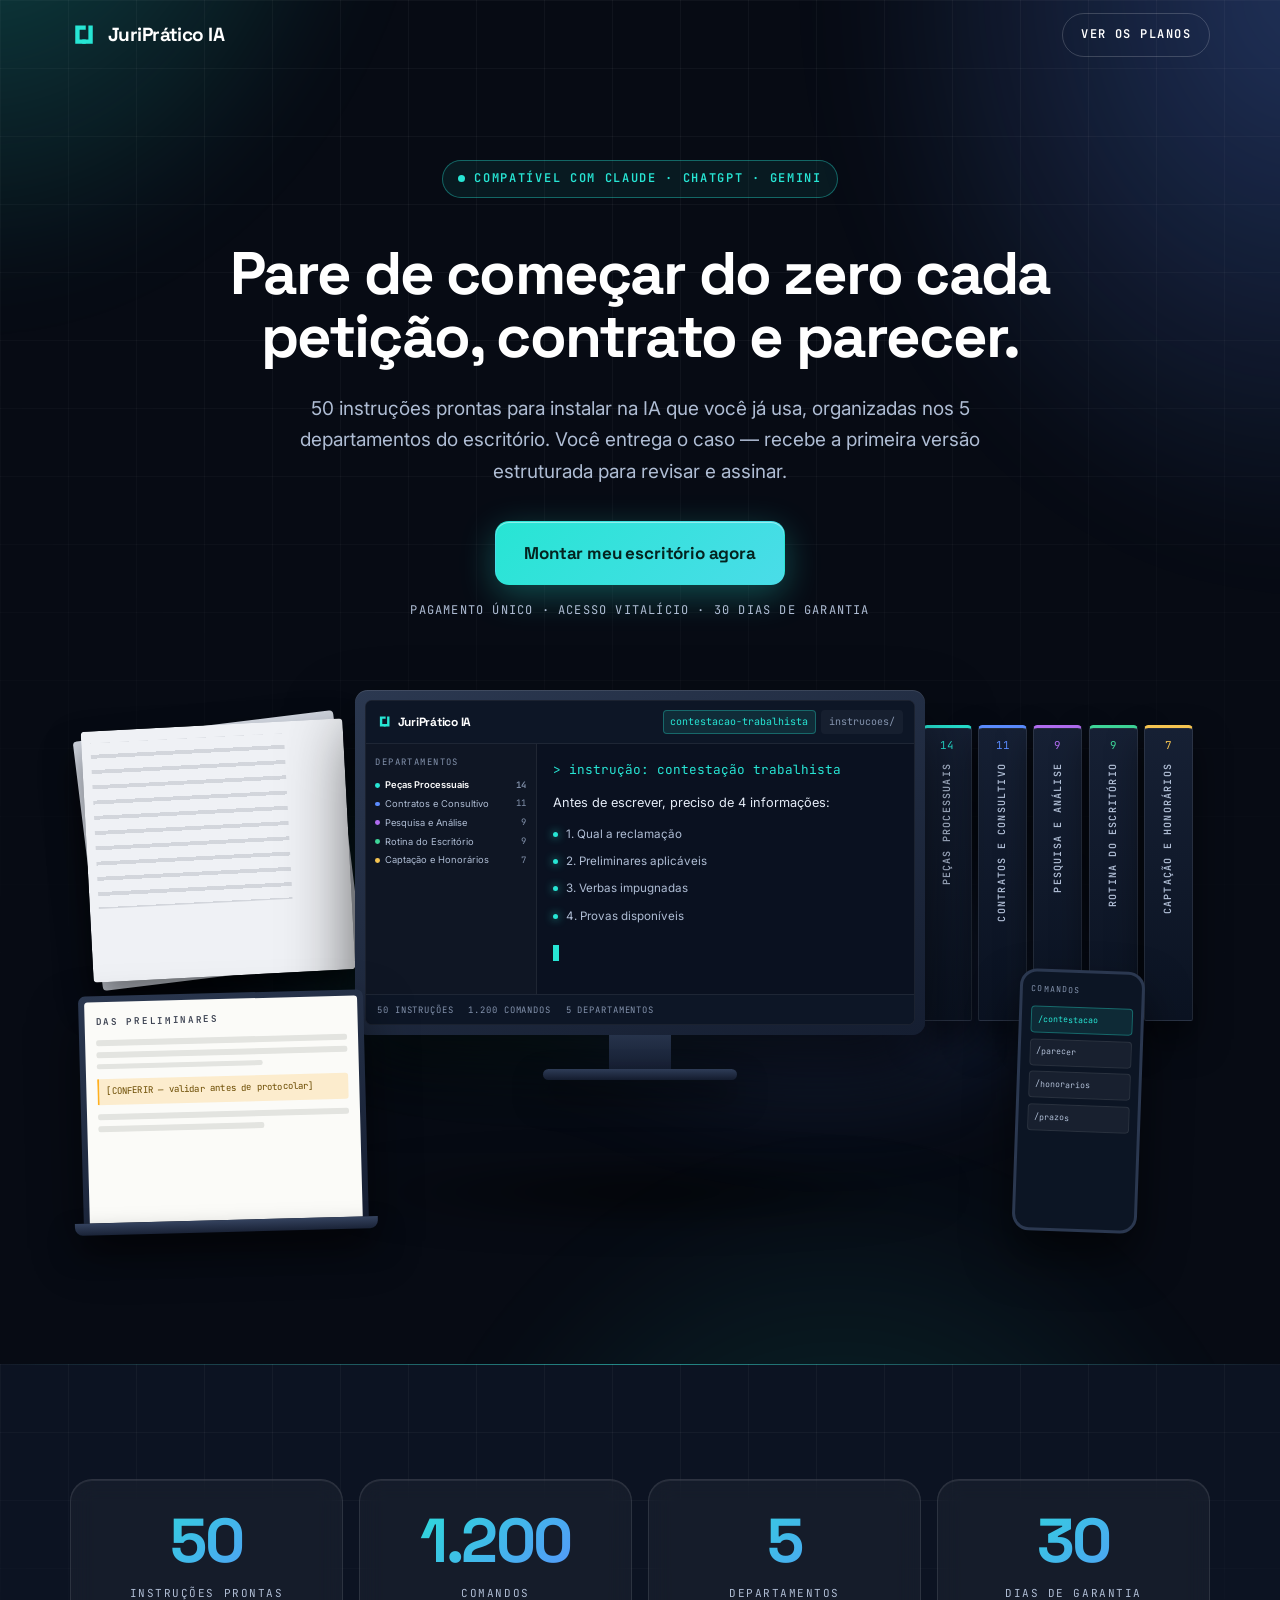
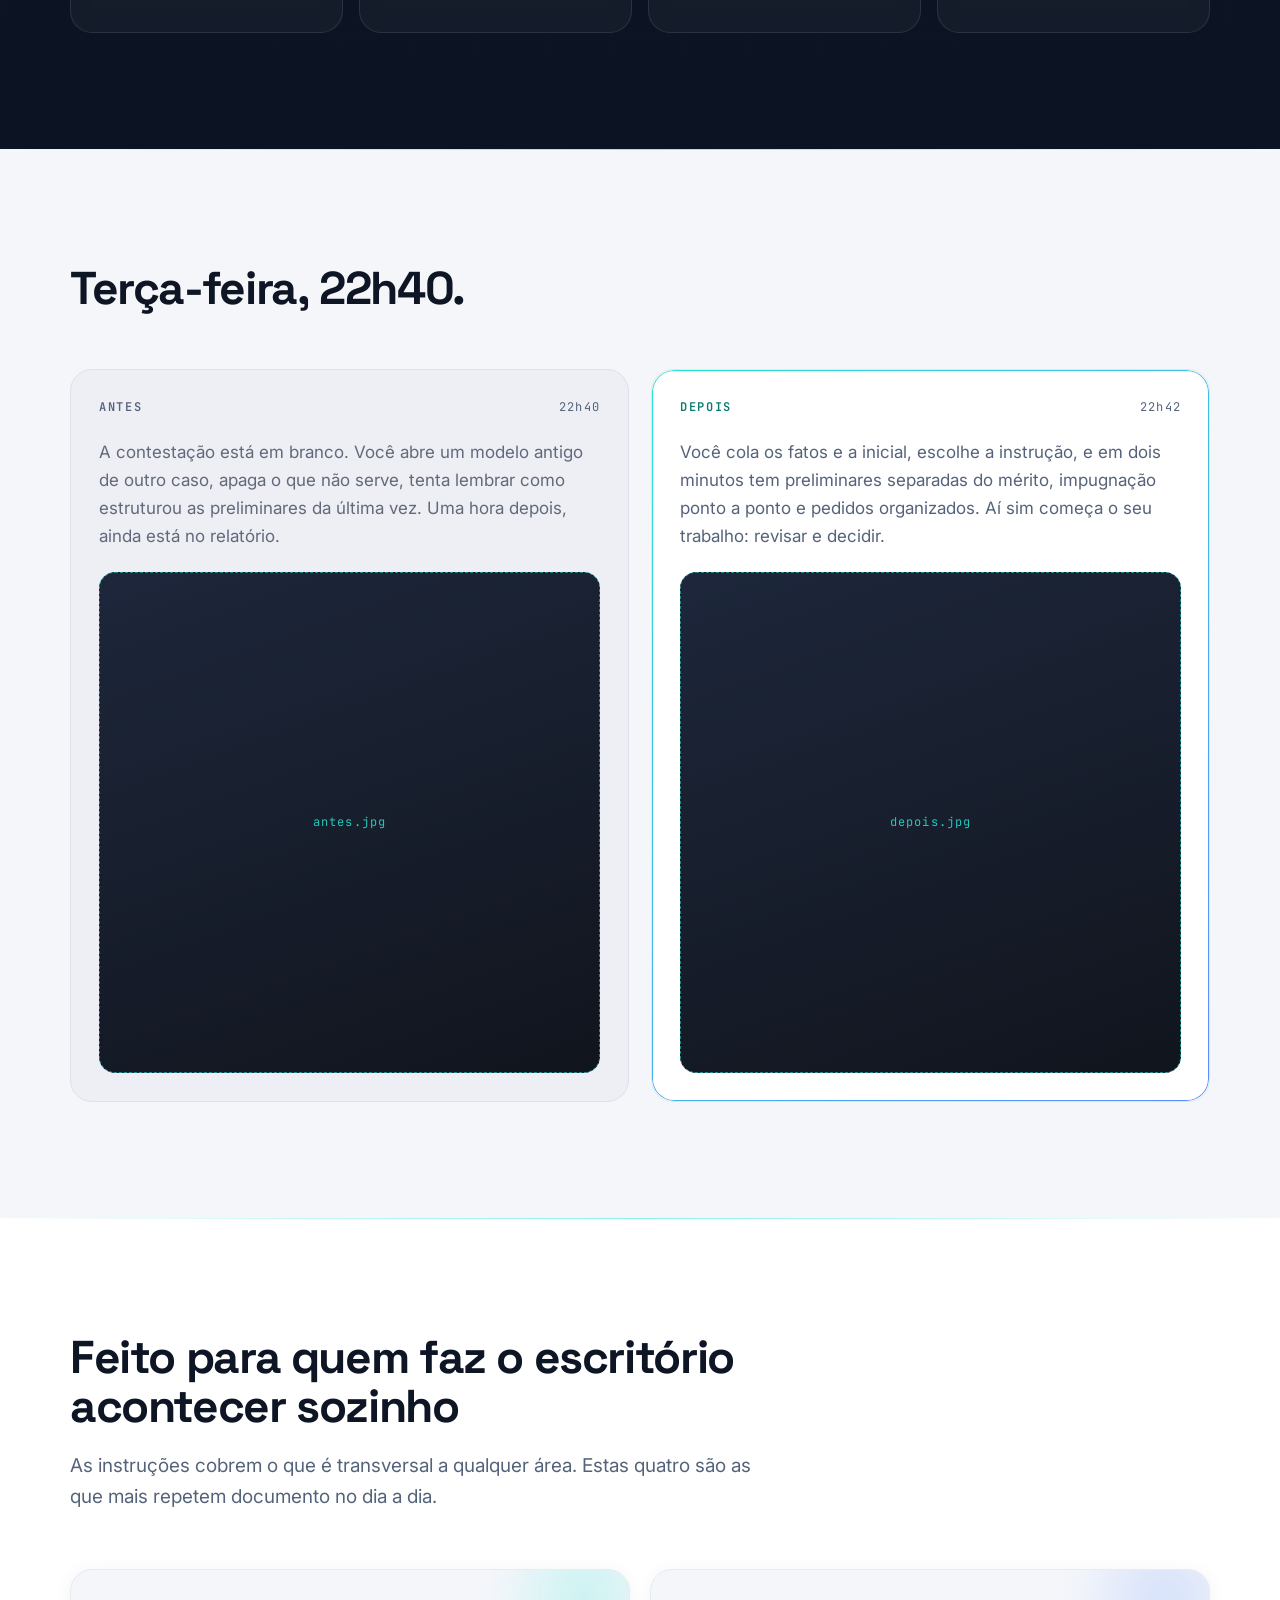
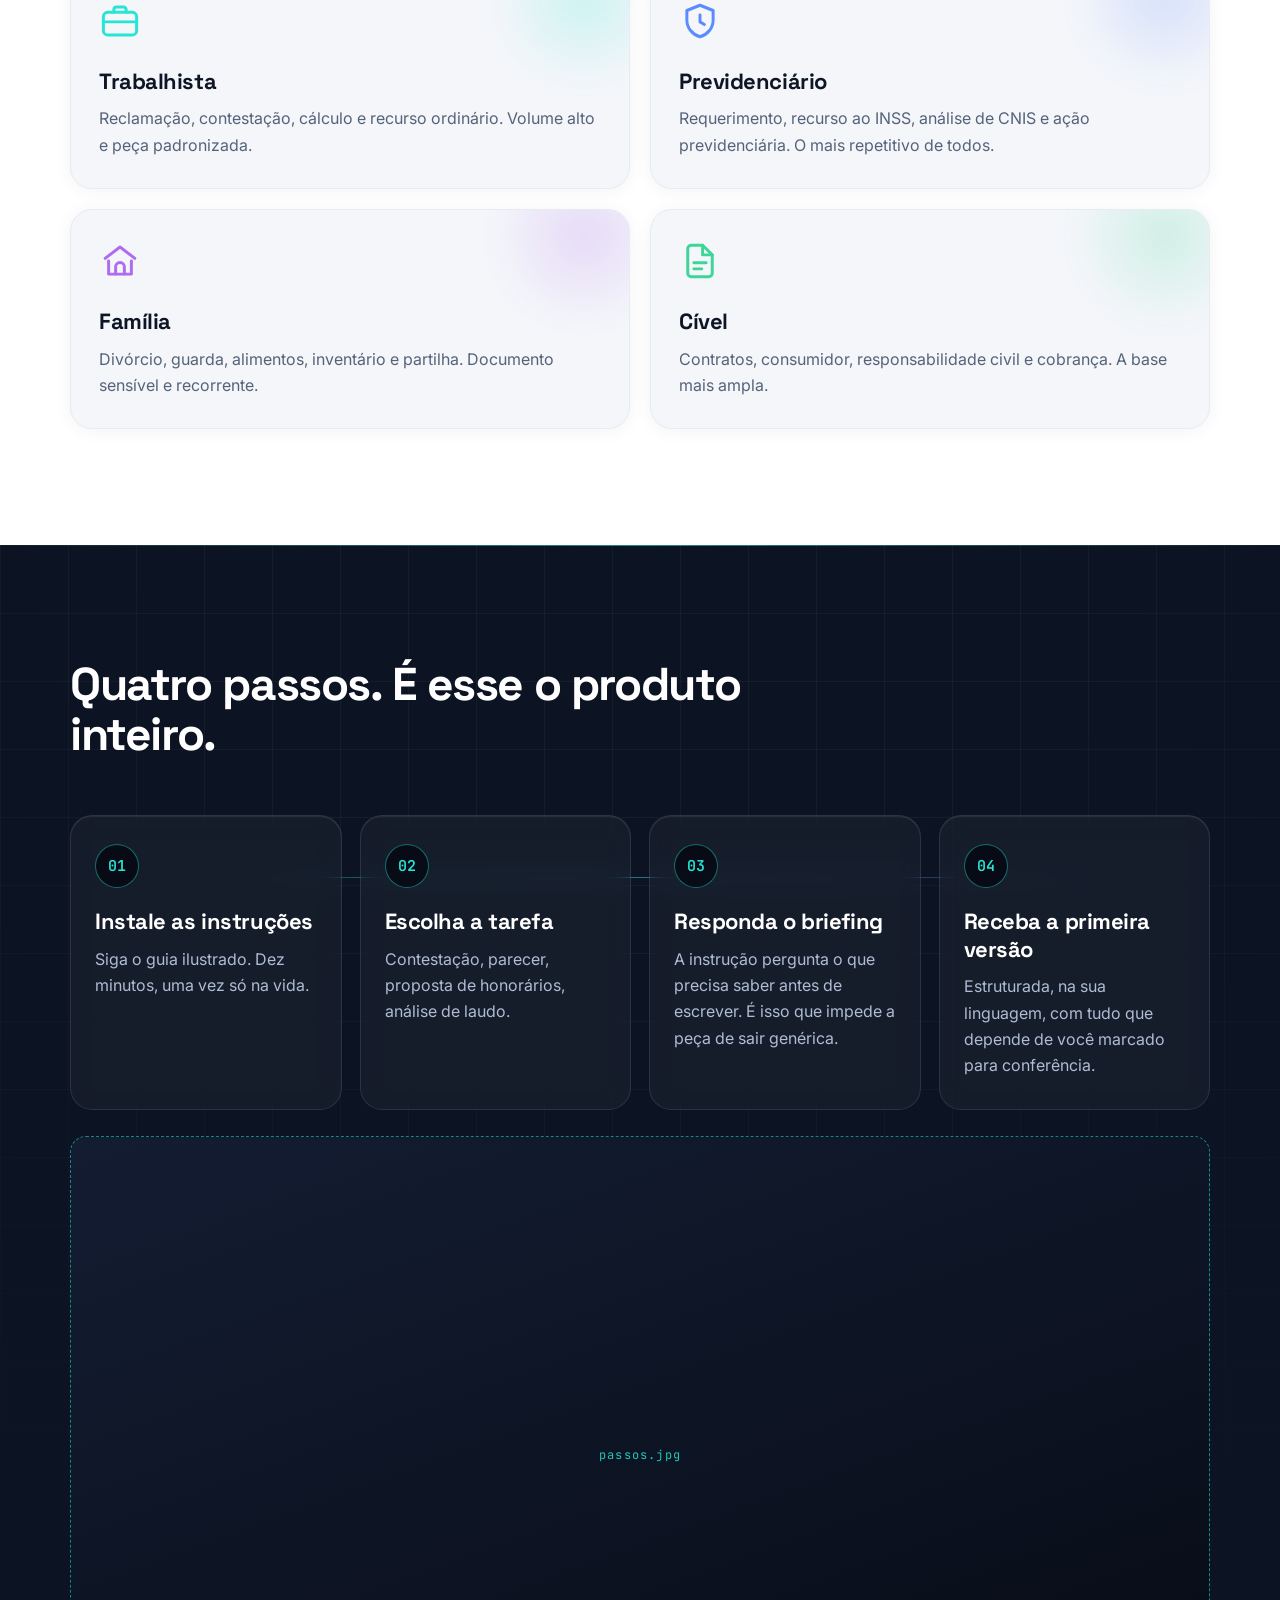
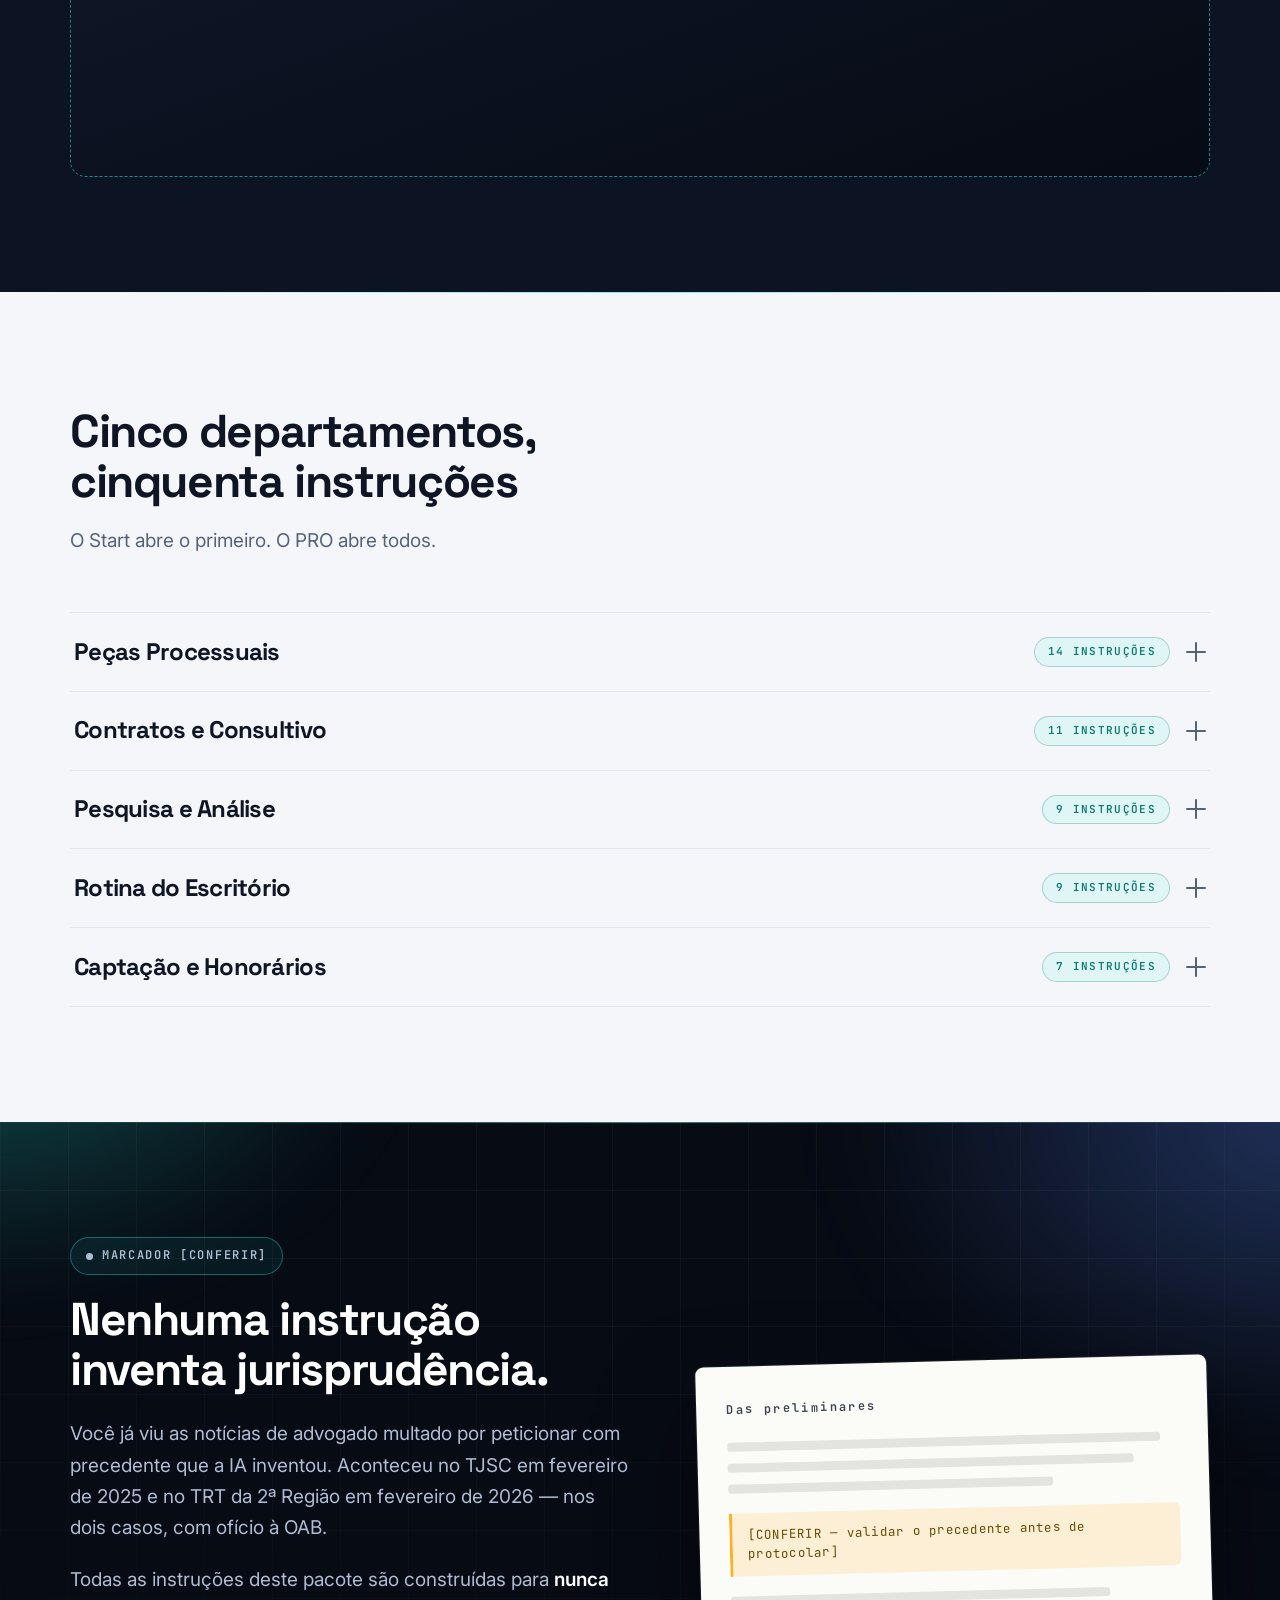
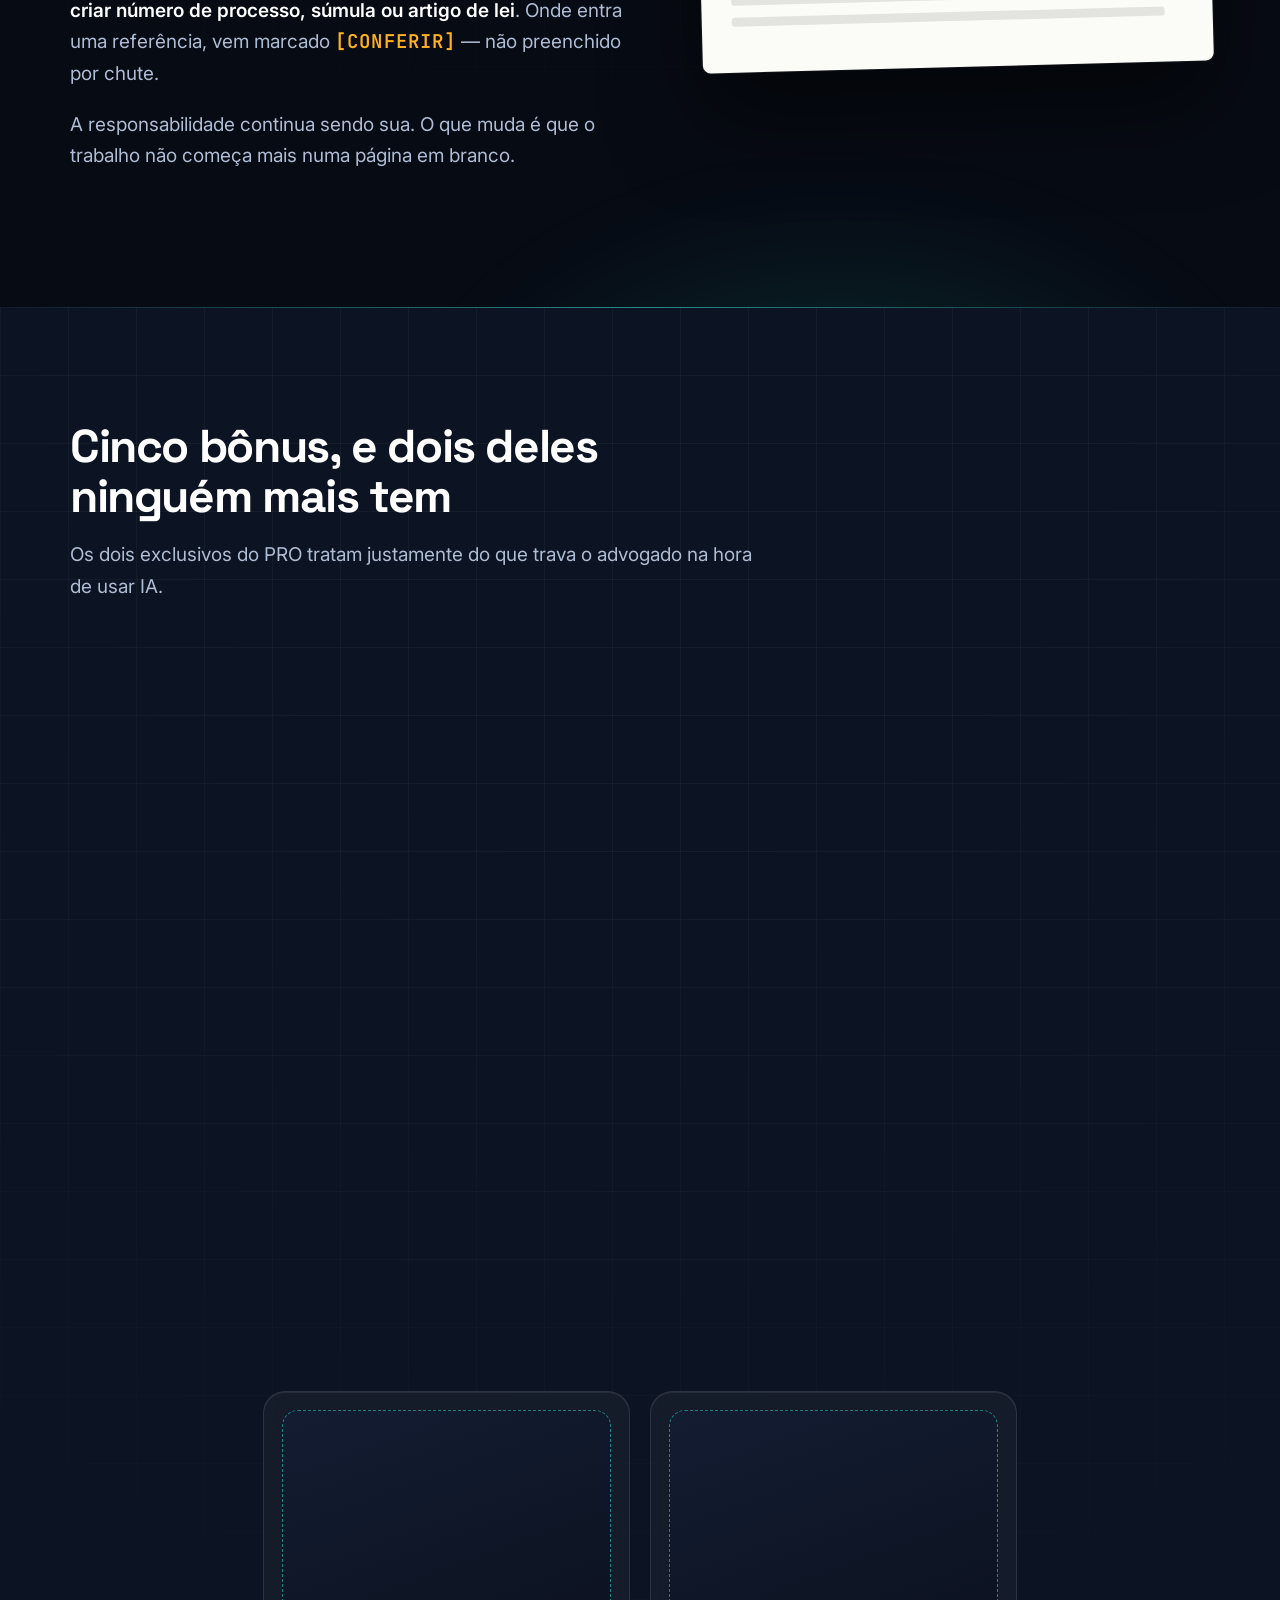
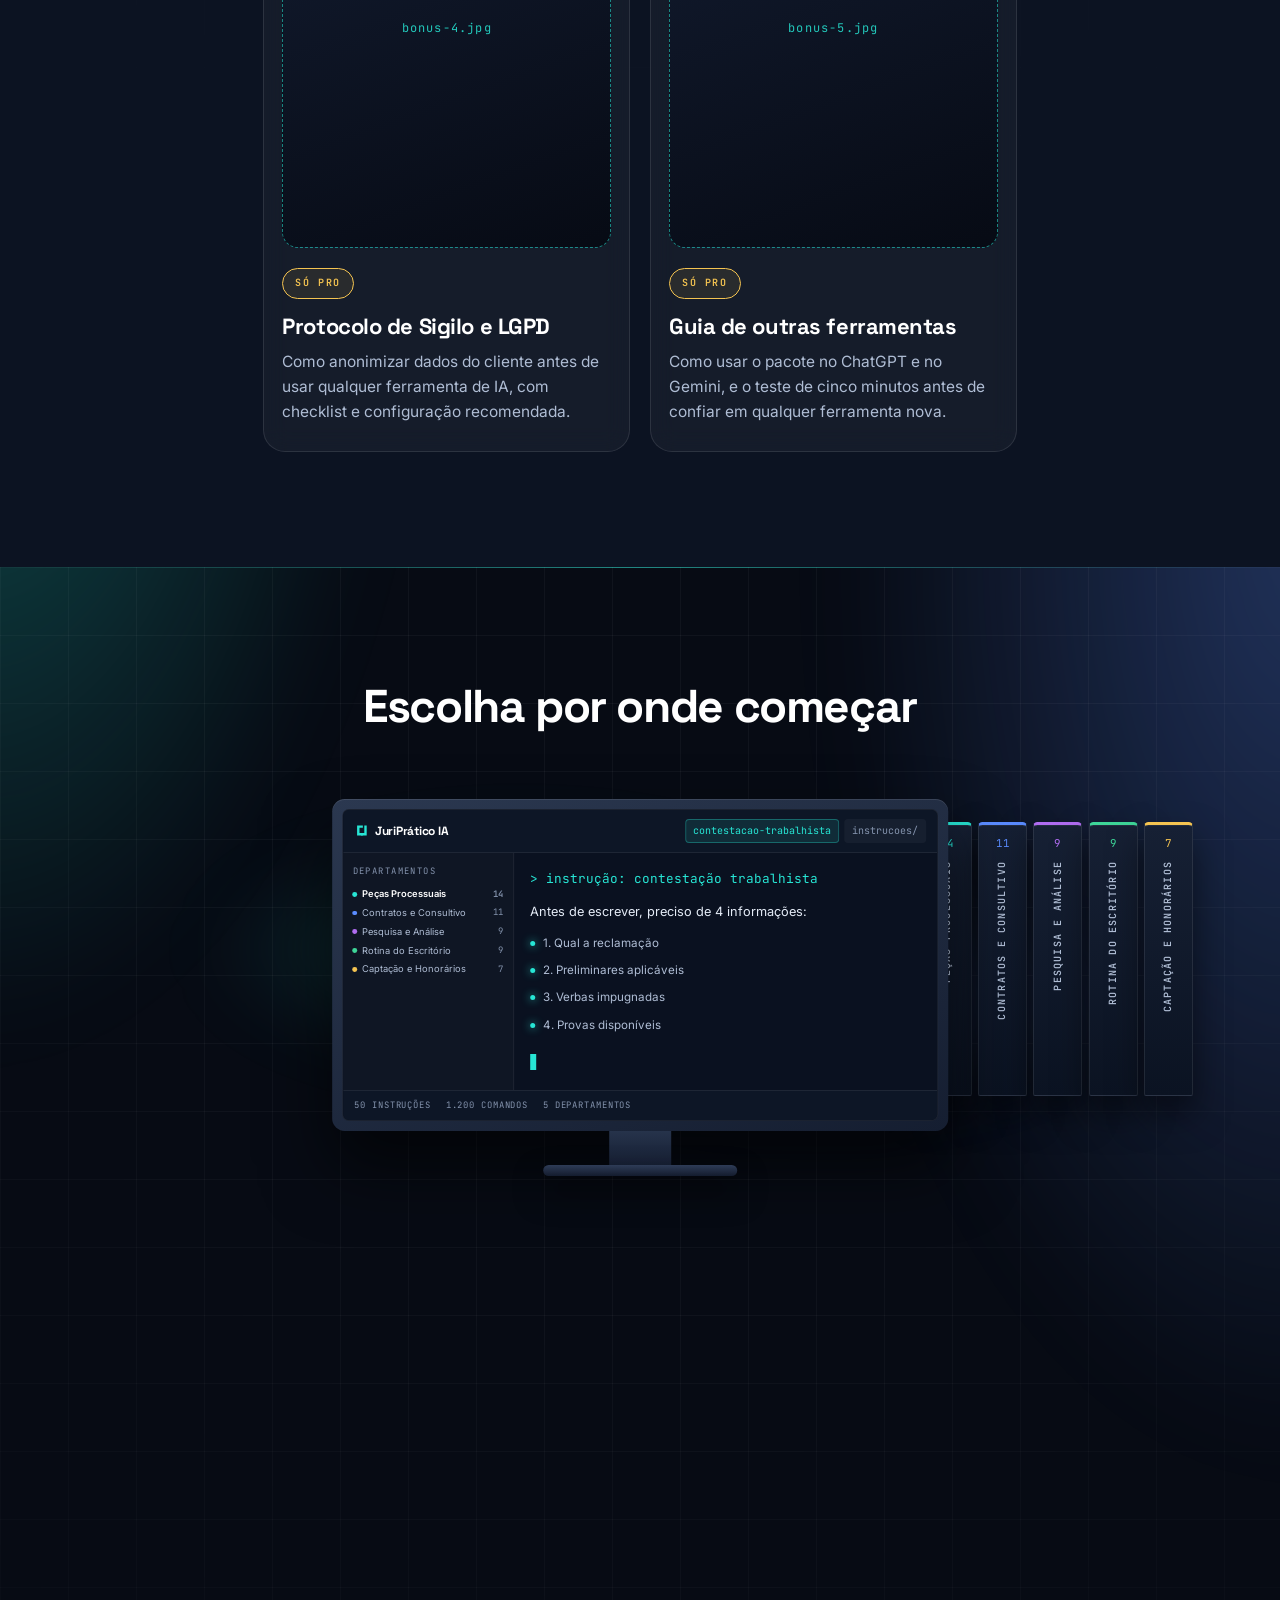
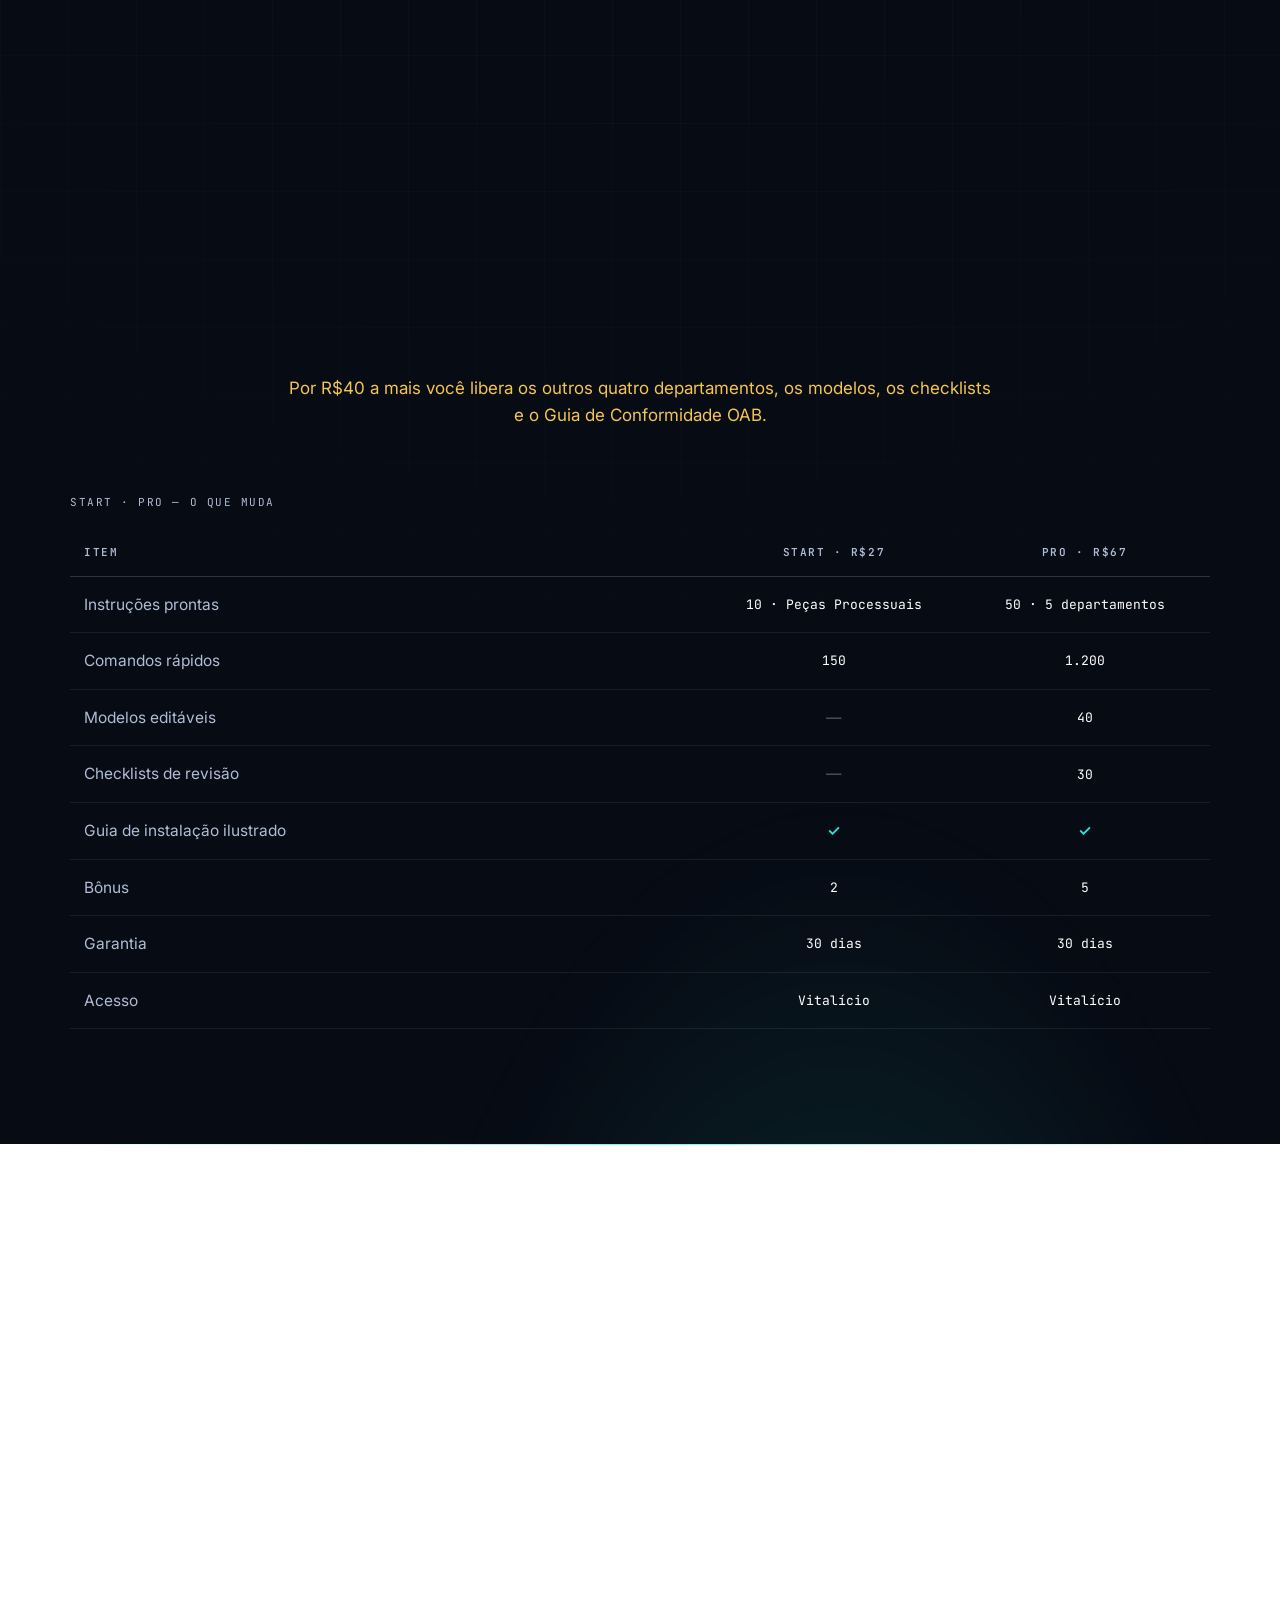
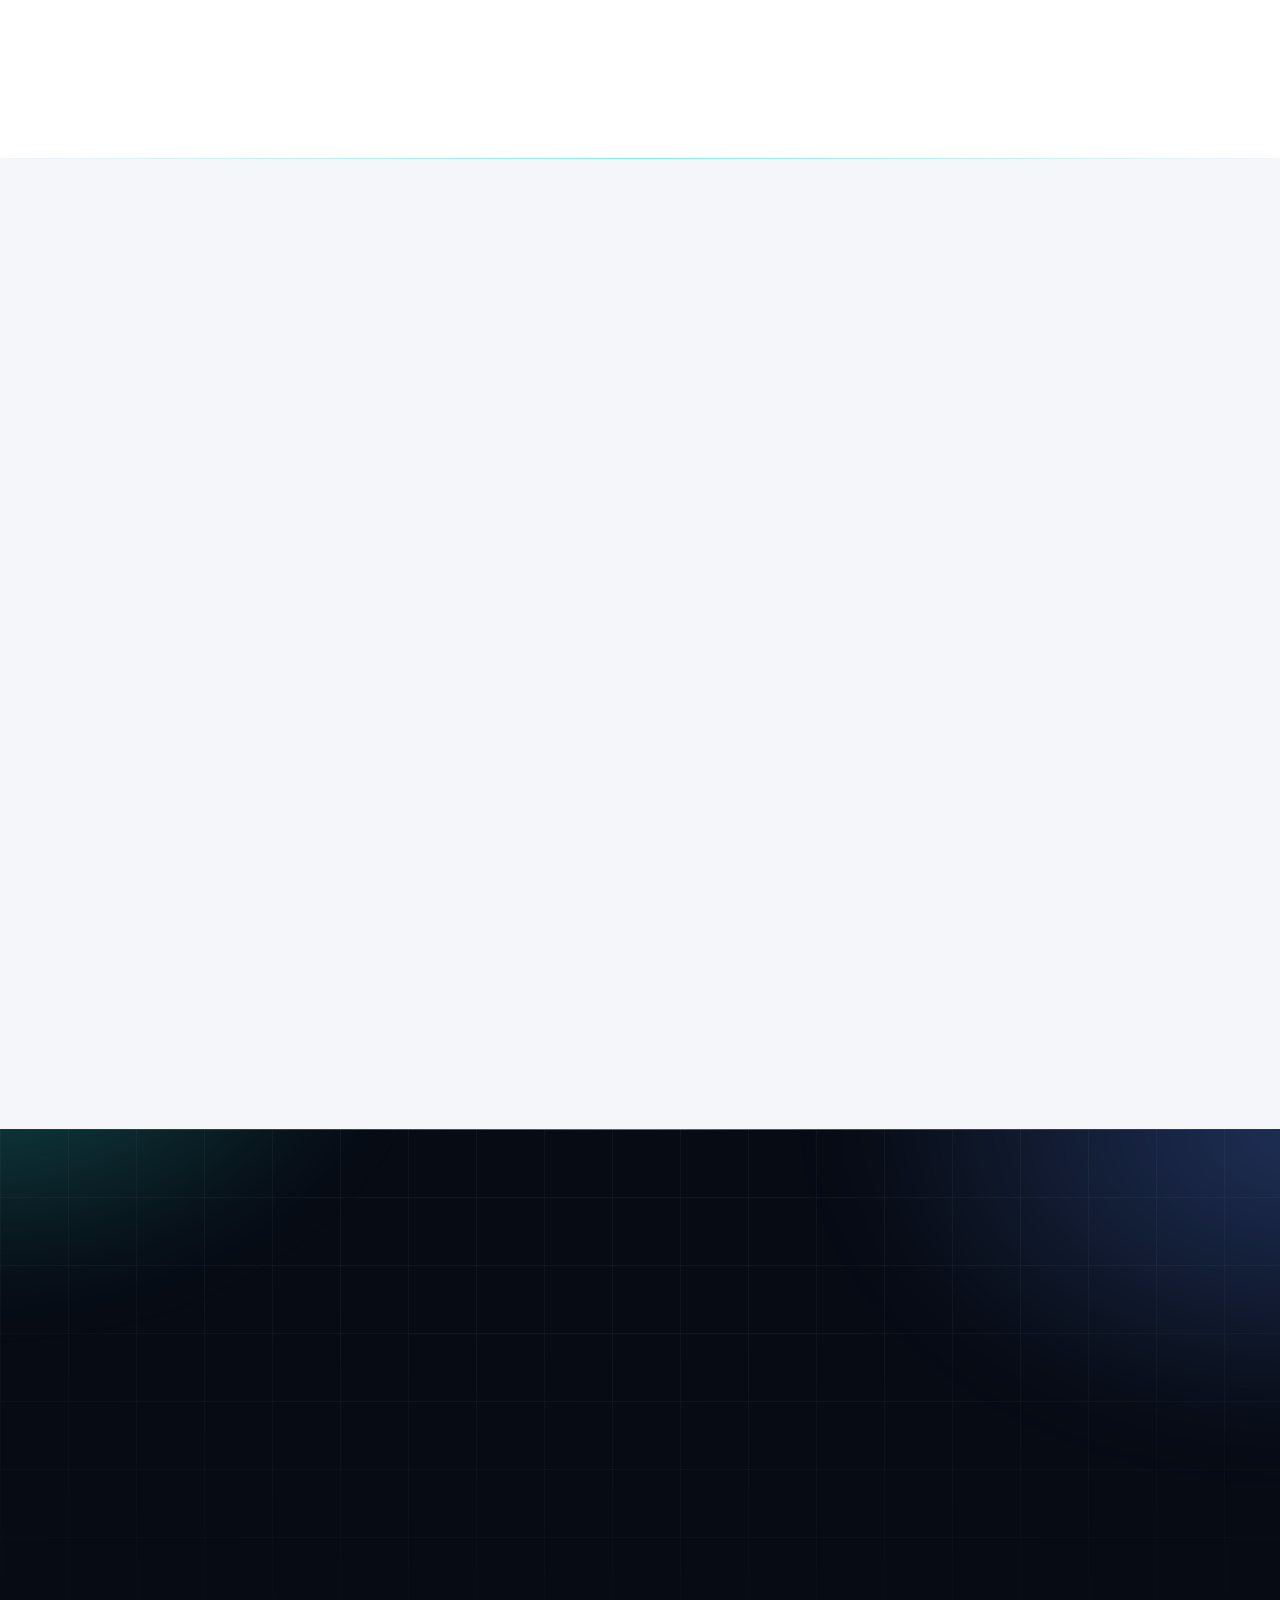
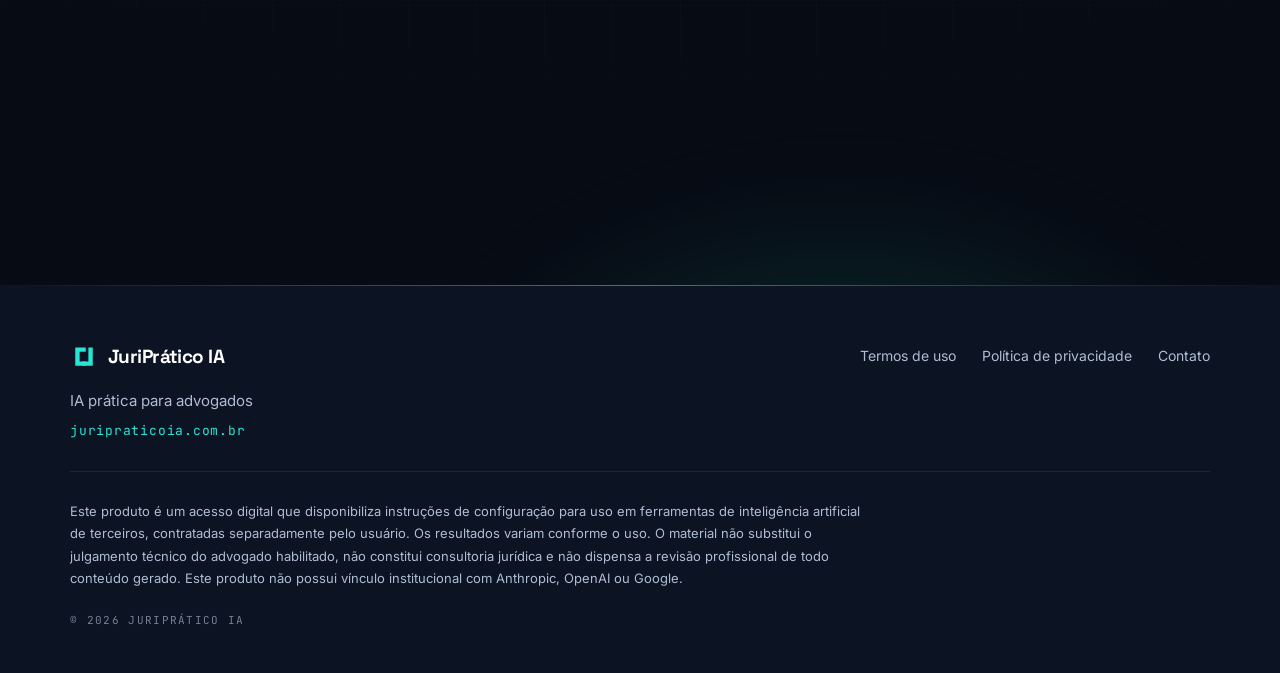
==== commit a68980bf: "Restructure the hero to lead with the product scene Matches the reference site's opening: the badge," ====
--- a/index.html
+++ b/index.html
@@ -41,154 +41,18 @@
 <!-- ===================== 01 · HERO ===================== -->
 <section class="sec sec--950 mesh grid-bg hero">
   <div class="wrap">
-    <div class="hero-grid">
-      <div>
-        <p class="badge eyebrow rv"><span class="badge-dot" aria-hidden="true"></span>Compatível com Claude · ChatGPT · Gemini</p>
-        <h1 class="rv">Pare de começar do zero cada petição, contrato e parecer.</h1>
-        <p class="lead rv">50 instruções prontas para instalar na IA que você já usa, organizadas nos 5 departamentos do escritório. Você entrega o caso — recebe a primeira versão estruturada para revisar e assinar.</p>
-        <div class="hero-cta rv">
-          <a class="btn btn--primary" href="#precos">Montar meu escritório agora</a>
-          <p class="btn-sub">Pagamento único · Acesso vitalício · 30 dias de garantia</p>
-        </div>
-      </div>
-
-      <div class="rv">
-        <!-- Janela de conversa com IA — construída em HTML/CSS (opcional: substituir por hero-produto.jpg, 16:10) -->
-        <div class="term">
-          <div class="term-bar">
-            <span class="term-dot" aria-hidden="true"></span>
-            <span class="term-dot" aria-hidden="true"></span>
-            <span class="term-dot" aria-hidden="true"></span>
-            <span class="term-name">contestacao-trabalhista</span>
-          </div>
-          <div class="term-body">
-            <p class="term-cmd">&gt; instrução: contestação trabalhista</p>
-            <p class="term-ans" id="hero-typing">Antes de escrever, preciso de 4 informações:</p>
-            <ul class="term-list">
-              <li>1. Qual a reclamação</li>
-              <li>2. Preliminares aplicáveis</li>
-              <li>3. Verbas impugnadas</li>
-              <li>4. Provas disponíveis</li>
-            </ul>
-            <span class="caret" aria-hidden="true"></span>
-          </div>
-        </div>
-      </div>
-    </div>
-  </div>
-</section>
-
-<!-- ===================== 02 · CONTADORES ===================== -->
-<section class="sec sec--900 grid-bg" data-seam aria-label="O pacote em números">
-  <div class="wrap">
-    <div class="counters" id="contadores">
-      <div class="counter glass rv"><b data-count="50">50</b><span>Instruções prontas</span></div>
-      <div class="counter glass rv"><b data-count="1200" data-sep="true">1.200</b><span>Comandos</span></div>
-      <div class="counter glass rv"><b data-count="5">5</b><span>Departamentos</span></div>
-      <div class="counter glass rv"><b data-count="30">30</b><span>Dias de garantia</span></div>
-    </div>
-  </div>
-</section>
-
-<!-- ===================== 03 · ANTES / DEPOIS ===================== -->
-<section class="sec sec--paper sec--light" data-seam>
-  <div class="wrap">
-    <div class="sec-head rv">
-      <h2>Terça-feira, 22h40.</h2>
-    </div>
-    <div class="ba">
-      <article class="ba-col ba-col--antes rv">
-        <div class="ba-top">
-          <span class="ba-tag">Antes</span>
-          <span class="ba-hora">22h40</span>
-        </div>
-        <p class="ba-txt">A contestação está em branco. Você abre um modelo antigo de outro caso, apaga o que não serve, tenta lembrar como estruturou as preliminares da última vez. Uma hora depois, ainda está no relatório.</p>
-        <!-- substituir pelo <img src="antes.jpg" width="600" height="600" alt="..." loading="lazy"> -->
-        <div class="ph ph--1x1" role="img" aria-label="Espaço reservado para a imagem antes.jpg"><span>antes.jpg</span></div>
-      </article>
-      <article class="ba-col ba-col--depois gborder rv">
-        <div class="ba-top">
-          <span class="ba-tag">Depois</span>
-          <span class="ba-hora">22h42</span>
-        </div>
-        <p class="ba-txt">Você cola os fatos e a inicial, escolhe a instrução, e em dois minutos tem preliminares separadas do mérito, impugnação ponto a ponto e pedidos organizados. Aí sim começa o seu trabalho: revisar e decidir.</p>
-        <!-- substituir pelo <img src="depois.jpg" width="600" height="600" alt="..." loading="lazy"> -->
-        <div class="ph ph--1x1" role="img" aria-label="Espaço reservado para a imagem depois.jpg"><span>depois.jpg</span></div>
-      </article>
-    </div>
-  </div>
-</section>
-
-<!-- ===================== 04 · PRA QUEM É ===================== -->
-<section class="sec sec--paper0 sec--light" data-seam>
-  <div class="wrap">
-    <div class="sec-head rv">
-      <h2>Feito para quem faz o escritório acontecer sozinho</h2>
-      <p class="lead">As instruções cobrem o que é transversal a qualquer área. Estas quatro são as que mais repetem documento no dia a dia.</p>
-    </div>
-    <div class="areas" id="areas">
-      <article class="area rv" data-area="trabalhista" style="--ac:#27E5D4">
-        <svg class="area-ico" viewBox="0 0 24 24" fill="none" stroke="currentColor" stroke-width="1.7" stroke-linecap="round" stroke-linejoin="round" aria-hidden="true">
-          <rect x="2.5" y="7" width="19" height="13" rx="2.5"/><path d="M8.5 7V5.5A1.5 1.5 0 0 1 10 4h4a1.5 1.5 0 0 1 1.5 1.5V7"/><path d="M2.5 12.5h19"/>
-        </svg>
-        <h3>Trabalhista</h3>
-        <p>Reclamação, contestação, cálculo e recurso ordinário. Volume alto e peça padronizada.</p>
-      </article>
-      <article class="area rv" data-area="previdenciario" style="--ac:#5B8CFF">
-        <svg class="area-ico" viewBox="0 0 24 24" fill="none" stroke="currentColor" stroke-width="1.7" stroke-linecap="round" stroke-linejoin="round" aria-hidden="true">
-          <path d="M12 3l7.5 3v5.5c0 4.4-3.1 8.2-7.5 9.5-4.4-1.3-7.5-5.1-7.5-9.5V6z"/><path d="M12 8.5v4l2.5 1.5"/>
-        </svg>
-        <h3>Previdenciário</h3>
-        <p>Requerimento, recurso ao INSS, análise de CNIS e ação previdenciária. O mais repetitivo de todos.</p>
-      </article>
-      <article class="area rv" data-area="familia" style="--ac:#B06CF0">
-        <svg class="area-ico" viewBox="0 0 24 24" fill="none" stroke="currentColor" stroke-width="1.7" stroke-linecap="round" stroke-linejoin="round" aria-hidden="true">
-          <path d="M3.5 10.5 12 4l8.5 6.5"/><path d="M5.5 12v7.5h13V12"/><path d="M9.5 19.5v-4.2a2.5 2.5 0 0 1 5 0v4.2"/>
-        </svg>
-        <h3>Família</h3>
-        <p>Divórcio, guarda, alimentos, inventário e partilha. Documento sensível e recorrente.</p>
-      </article>
-      <article class="area rv" data-area="civel" style="--ac:#3ED598">
-        <svg class="area-ico" viewBox="0 0 24 24" fill="none" stroke="currentColor" stroke-width="1.7" stroke-linecap="round" stroke-linejoin="round" aria-hidden="true">
-          <path d="M13.5 3H7a2 2 0 0 0-2 2v14a2 2 0 0 0 2 2h10a2 2 0 0 0 2-2V8.5z"/><path d="M13.5 3v5.5H19"/><path d="M8.5 13h7M8.5 16.5h4.5"/>
-        </svg>
-        <h3>Cível</h3>
-        <p>Contratos, consumidor, responsabilidade civil e cobrança. A base mais ampla.</p>
-      </article>
-    </div>
-  </div>
-</section>
-
-<!-- ===================== 05 · COMO FUNCIONA ===================== -->
-<section class="sec sec--900 grid-bg" data-seam>
-  <div class="wrap">
-    <div class="sec-head rv">
-      <h2>Quatro passos. É esse o produto inteiro.</h2>
-    </div>
-    <div class="steps">
-      <article class="step glass rv">
-        <span class="step-n">01</span>
-        <h3>Instale as instruções</h3>
-        <p>Siga o guia ilustrado. Dez minutos, uma vez só na vida.</p>
-      </article>
-      <article class="step glass rv">
-        <span class="step-n">02</span>
-        <h3>Escolha a tarefa</h3>
-        <p>Contestação, parecer, proposta de honorários, análise de laudo.</p>
-      </article>
-      <article class="step glass rv">
-        <span class="step-n">03</span>
-        <h3>Responda o briefing</h3>
-        <p>A instrução pergunta o que precisa saber antes de escrever. É isso que impede a peça de sair genérica.</p>
-      </article>
-      <article class="step glass rv">
-        <span class="step-n">04</span>
-        <h3>Receba a primeira versão</h3>
-        <p>Estruturada, na sua linguagem, com tudo que depende de você marcado para conferência.</p>
-      </article>
-    </div>
-    <!-- cena de produto em HTML/CSS. Para trocar por foto, use passos.jpg (16:9) no lugar deste bloco. -->
-    <div class="steps-img">
+    <div class="hero-topo">
+      <p class="badge eyebrow rv"><span class="badge-dot" aria-hidden="true"></span>Compatível com Claude · ChatGPT · Gemini</p>
+      <h1 class="rv">Pare de começar do zero cada petição, contrato e parecer.</h1>
+      <p class="lead rv">50 instruções prontas para instalar na IA que você já usa, organizadas nos 5 departamentos do escritório. Você entrega o caso — recebe a primeira versão estruturada para revisar e assinar.</p>
+      <div class="hero-cta rv">
+        <a class="btn btn--primary" href="#precos">Montar meu escritório agora</a>
+        <p class="btn-sub">Pagamento único · Acesso vitalício · 30 dias de garantia</p>
+      </div>
+    </div>
+
+    <!-- Cena de produto em HTML/CSS. Para trocar por foto, use hero-produto.jpg (16:10) no lugar deste bloco. -->
+    <div class="hero-cena">
       <div class="cena rv" role="img" aria-label="Um monitor com o painel do JuriPrático IA: os cinco departamentos na lateral e a instrução de contestação trabalhista perguntando quatro informações antes de escrever. Ao redor, as lombadas dos departamentos, um notebook com a peça marcada com CONFERIR e um celular com os comandos.">
       <div class="cena-folhas" aria-hidden="true"><span></span><span></span></div>
       <ul class="cena-binders" aria-hidden="true">
@@ -218,7 +82,7 @@
               </aside>
               <div class="painel-main">
                 <p class="p-cmd">&gt; instrução: contestação trabalhista</p>
-                <p class="p-ans">Antes de escrever, preciso de 4 informações:</p>
+                <p class="p-ans" id="hero-typing">Antes de escrever, preciso de 4 informações:</p>
                 <ul class="p-lista">
                   <li>1. Qual a reclamação</li>
                   <li>2. Preliminares aplicáveis</li>
@@ -258,6 +122,120 @@
       </div>
     </div>
     </div>
+  </div>
+</section>
+
+<!-- ===================== 02 · CONTADORES ===================== -->
+<section class="sec sec--900 grid-bg" data-seam aria-label="O pacote em números">
+  <div class="wrap">
+    <div class="counters" id="contadores">
+      <div class="counter glass rv"><b data-count="50">50</b><span>Instruções prontas</span></div>
+      <div class="counter glass rv"><b data-count="1200" data-sep="true">1.200</b><span>Comandos</span></div>
+      <div class="counter glass rv"><b data-count="5">5</b><span>Departamentos</span></div>
+      <div class="counter glass rv"><b data-count="30">30</b><span>Dias de garantia</span></div>
+    </div>
+  </div>
+</section>
+
+<!-- ===================== 03 · ANTES / DEPOIS ===================== -->
+<section class="sec sec--paper sec--light" data-seam>
+  <div class="wrap">
+    <div class="sec-head rv">
+      <h2>Terça-feira, 22h40.</h2>
+    </div>
+    <div class="ba">
+      <article class="ba-col ba-col--antes rv">
+        <div class="ba-top">
+          <span class="ba-tag">Antes</span>
+          <span class="ba-hora">22h40</span>
+        </div>
+        <p class="ba-txt">A contestação está em branco. Você abre um modelo antigo de outro caso, apaga o que não serve, tenta lembrar como estruturou as preliminares da última vez. Uma hora depois, ainda está no relatório.</p>
+        <!-- substituir pelo <img src="antes.jpg" width="600" height="600" alt="..." loading="lazy"> -->
+        <div class="ph ph--1x1" role="img" aria-label="Espaço reservado para a imagem antes.jpg"><span>antes.jpg</span></div>
+      </article>
+      <article class="ba-col ba-col--depois gborder rv">
+        <div class="ba-top">
+          <span class="ba-tag">Depois</span>
+          <span class="ba-hora">22h42</span>
+        </div>
+        <p class="ba-txt">Você cola os fatos e a inicial, escolhe a instrução, e em dois minutos tem preliminares separadas do mérito, impugnação ponto a ponto e pedidos organizados. Aí sim começa o seu trabalho: revisar e decidir.</p>
+        <!-- substituir pelo <img src="depois.jpg" width="600" height="600" alt="..." loading="lazy"> -->
+        <div class="ph ph--1x1" role="img" aria-label="Espaço reservado para a imagem depois.jpg"><span>depois.jpg</span></div>
+      </article>
+    </div>
+  </div>
+</section>
+
+<!-- ===================== 04 · PRA QUEM É ===================== -->
+<section class="sec sec--paper0 sec--light" data-seam>
+  <div class="wrap">
+    <div class="sec-head rv">
+      <h2>Feito para quem faz o escritório acontecer sozinho</h2>
+      <p class="lead">As instruções cobrem o que é transversal a qualquer área. Estas quatro são as que mais repetem documento no dia a dia.</p>
+    </div>
+    <div class="areas" id="areas">
+      <article class="area rv" data-area="trabalhista" style="--ac:#27E5D4">
+        <svg class="area-ico" viewBox="0 0 24 24" fill="none" stroke="currentColor" stroke-width="1.7" stroke-linecap="round" stroke-linejoin="round" aria-hidden="true">
+          <rect x="2.5" y="7" width="19" height="13" rx="2.5"/><path d="M8.5 7V5.5A1.5 1.5 0 0 1 10 4h4a1.5 1.5 0 0 1 1.5 1.5V7"/><path d="M2.5 12.5h19"/>
+        </svg>
+        <h3>Trabalhista</h3>
+        <p>Reclamação, contestação, cálculo e recurso ordinário. Volume alto e peça padronizada.</p>
+      </article>
+      <article class="area rv" data-area="previdenciario" style="--ac:#5B8CFF">
+        <svg class="area-ico" viewBox="0 0 24 24" fill="none" stroke="currentColor" stroke-width="1.7" stroke-linecap="round" stroke-linejoin="round" aria-hidden="true">
+          <path d="M12 3l7.5 3v5.5c0 4.4-3.1 8.2-7.5 9.5-4.4-1.3-7.5-5.1-7.5-9.5V6z"/><path d="M12 8.5v4l2.5 1.5"/>
+        </svg>
+        <h3>Previdenciário</h3>
+        <p>Requerimento, recurso ao INSS, análise de CNIS e ação previdenciária. O mais repetitivo de todos.</p>
+      </article>
+      <article class="area rv" data-area="familia" style="--ac:#B06CF0">
+        <svg class="area-ico" viewBox="0 0 24 24" fill="none" stroke="currentColor" stroke-width="1.7" stroke-linecap="round" stroke-linejoin="round" aria-hidden="true">
+          <path d="M3.5 10.5 12 4l8.5 6.5"/><path d="M5.5 12v7.5h13V12"/><path d="M9.5 19.5v-4.2a2.5 2.5 0 0 1 5 0v4.2"/>
+        </svg>
+        <h3>Família</h3>
+        <p>Divórcio, guarda, alimentos, inventário e partilha. Documento sensível e recorrente.</p>
+      </article>
+      <article class="area rv" data-area="civel" style="--ac:#3ED598">
+        <svg class="area-ico" viewBox="0 0 24 24" fill="none" stroke="currentColor" stroke-width="1.7" stroke-linecap="round" stroke-linejoin="round" aria-hidden="true">
+          <path d="M13.5 3H7a2 2 0 0 0-2 2v14a2 2 0 0 0 2 2h10a2 2 0 0 0 2-2V8.5z"/><path d="M13.5 3v5.5H19"/><path d="M8.5 13h7M8.5 16.5h4.5"/>
+        </svg>
+        <h3>Cível</h3>
+        <p>Contratos, consumidor, responsabilidade civil e cobrança. A base mais ampla.</p>
+      </article>
+    </div>
+  </div>
+</section>
+
+<!-- ===================== 05 · COMO FUNCIONA ===================== -->
+<section class="sec sec--900 grid-bg" data-seam>
+  <div class="wrap">
+    <div class="sec-head rv">
+      <h2>Quatro passos. É esse o produto inteiro.</h2>
+    </div>
+    <div class="steps">
+      <article class="step glass rv">
+        <span class="step-n">01</span>
+        <h3>Instale as instruções</h3>
+        <p>Siga o guia ilustrado. Dez minutos, uma vez só na vida.</p>
+      </article>
+      <article class="step glass rv">
+        <span class="step-n">02</span>
+        <h3>Escolha a tarefa</h3>
+        <p>Contestação, parecer, proposta de honorários, análise de laudo.</p>
+      </article>
+      <article class="step glass rv">
+        <span class="step-n">03</span>
+        <h3>Responda o briefing</h3>
+        <p>A instrução pergunta o que precisa saber antes de escrever. É isso que impede a peça de sair genérica.</p>
+      </article>
+      <article class="step glass rv">
+        <span class="step-n">04</span>
+        <h3>Receba a primeira versão</h3>
+        <p>Estruturada, na sua linguagem, com tudo que depende de você marcado para conferência.</p>
+      </article>
+    </div>
+    <!-- substituir pelo <img src="passos.jpg" width="1280" height="720" alt="..." loading="lazy"> -->
+    <div class="steps-img ph ph--16x9 rv" role="img" aria-label="Espaço reservado para a imagem passos.jpg"><span>passos.jpg</span></div>
   </div>
 </section>
 
--- a/styles.css
+++ b/styles.css
@@ -213,11 +213,12 @@
 .hdr.is-stuck .hdr-cta{background:var(--glow);border-color:var(--glow);color:#04231F}
 
 /* ---------- 01 hero ---------- */
-.hero{padding-top:clamp(110px,16vw,168px)}
-.hero-grid{display:grid;grid-template-columns:1.02fr .98fr;gap:clamp(34px,5vw,60px);align-items:center}
-.hero h1{margin:22px 0 24px}
-.hero .lead{color:var(--t-mid);max-width:56ch;margin-bottom:34px}
-.hero-cta{display:flex;flex-direction:column;align-items:flex-start}
+.hero{padding-top:clamp(106px,15vw,160px)}
+.hero-topo{max-width:880px;margin-inline:auto;text-align:center}
+.hero h1{margin:22px 0 24px;text-wrap:balance}
+.hero .lead{color:var(--t-mid);max-width:60ch;margin:0 auto 34px}
+.hero-cta{display:flex;flex-direction:column;align-items:center}
+.hero-cena{margin-top:clamp(36px,5vw,58px)}
 
 /* terminal */
 .term{
@@ -536,8 +537,6 @@
 
 /* ---------- responsivo ---------- */
 @media (max-width:1000px){
-  .hero-grid{grid-template-columns:1fr;gap:44px}
-  .hero h1{max-width:none}
   .trust{grid-template-columns:1fr;gap:44px}
   .doc{transform:rotate(-1deg)}
   .planos{grid-template-columns:1fr}
@@ -791,3 +790,8 @@
   .painel-main .p-caret{width:8px;height:17px;vertical-align:-3px}
   .painel-status{padding:9px 12px;gap:12px;font-size:10px;flex-wrap:wrap}
 }
+
+/* movimento reduzido para a cena — precisa vir depois do bloco acima */
+@media (prefers-reduced-motion:reduce){
+  .painel-main .p-caret{animation:none;opacity:1}
+}
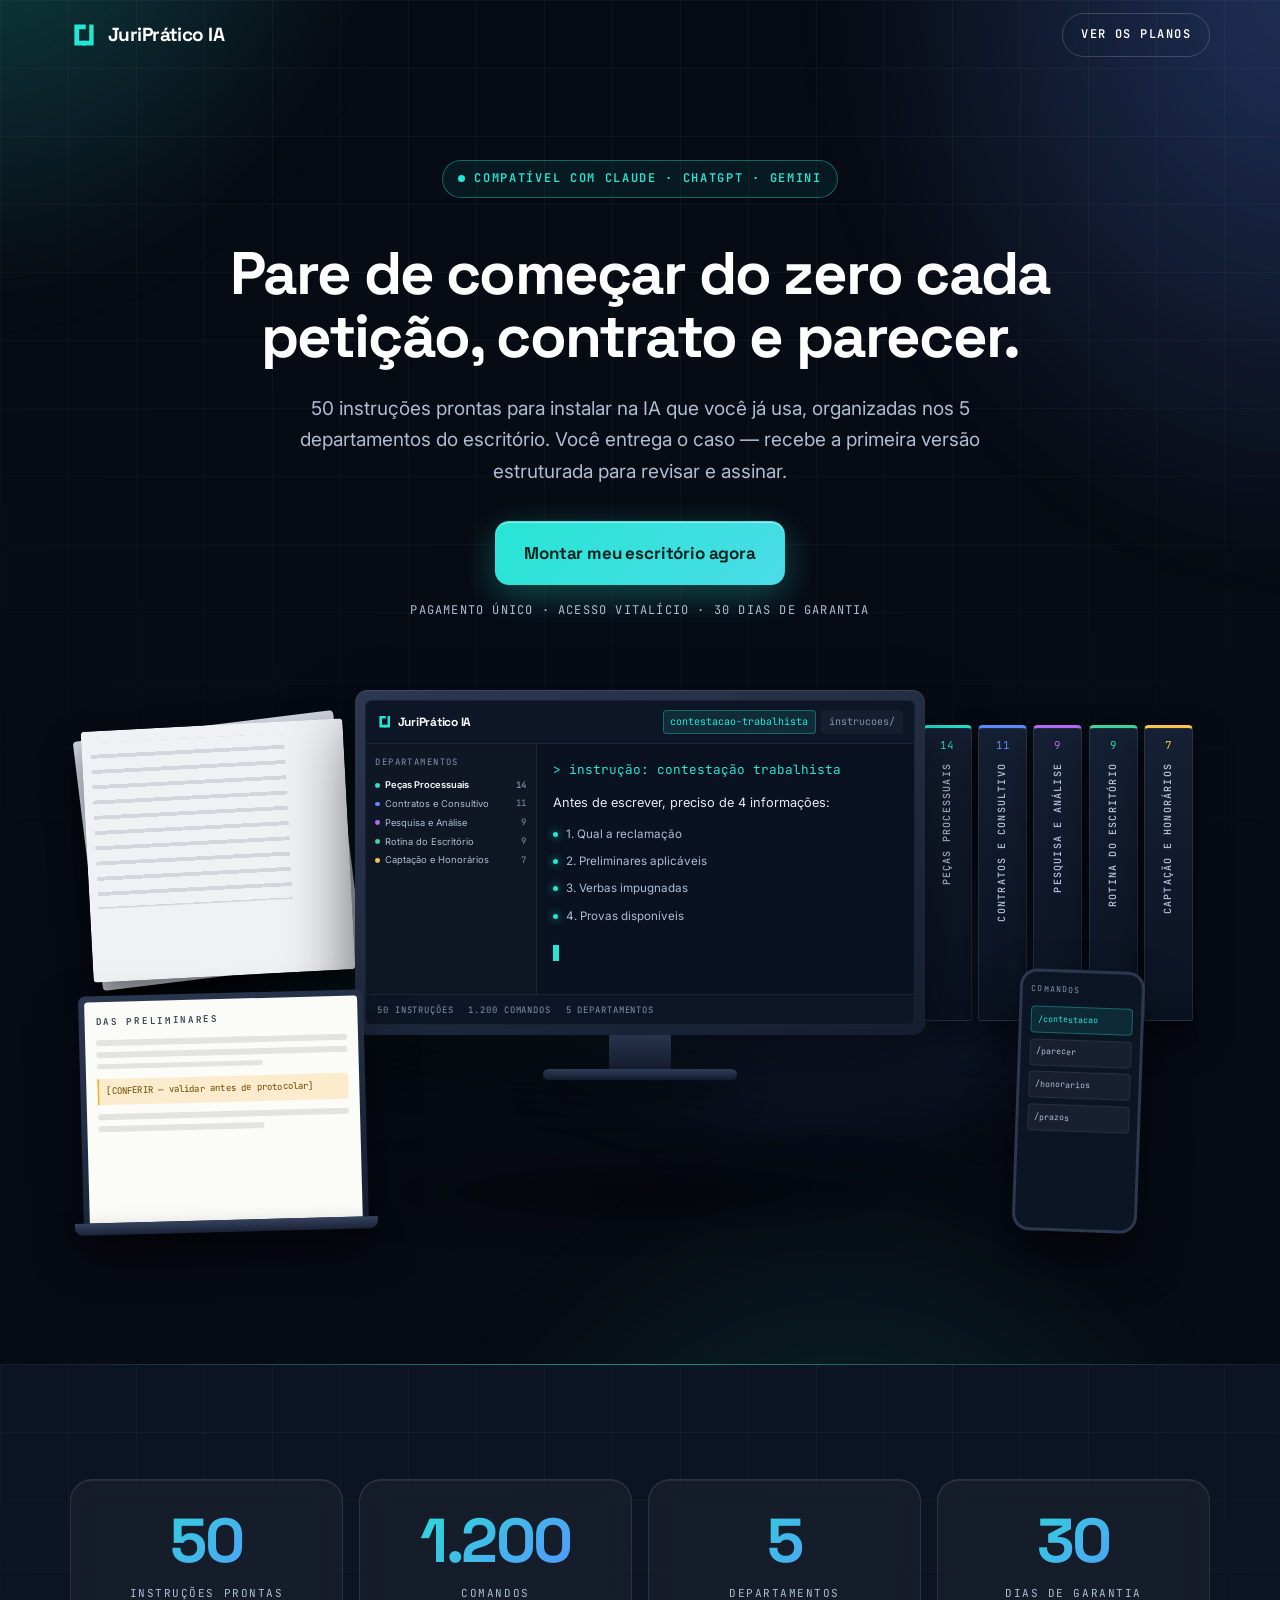
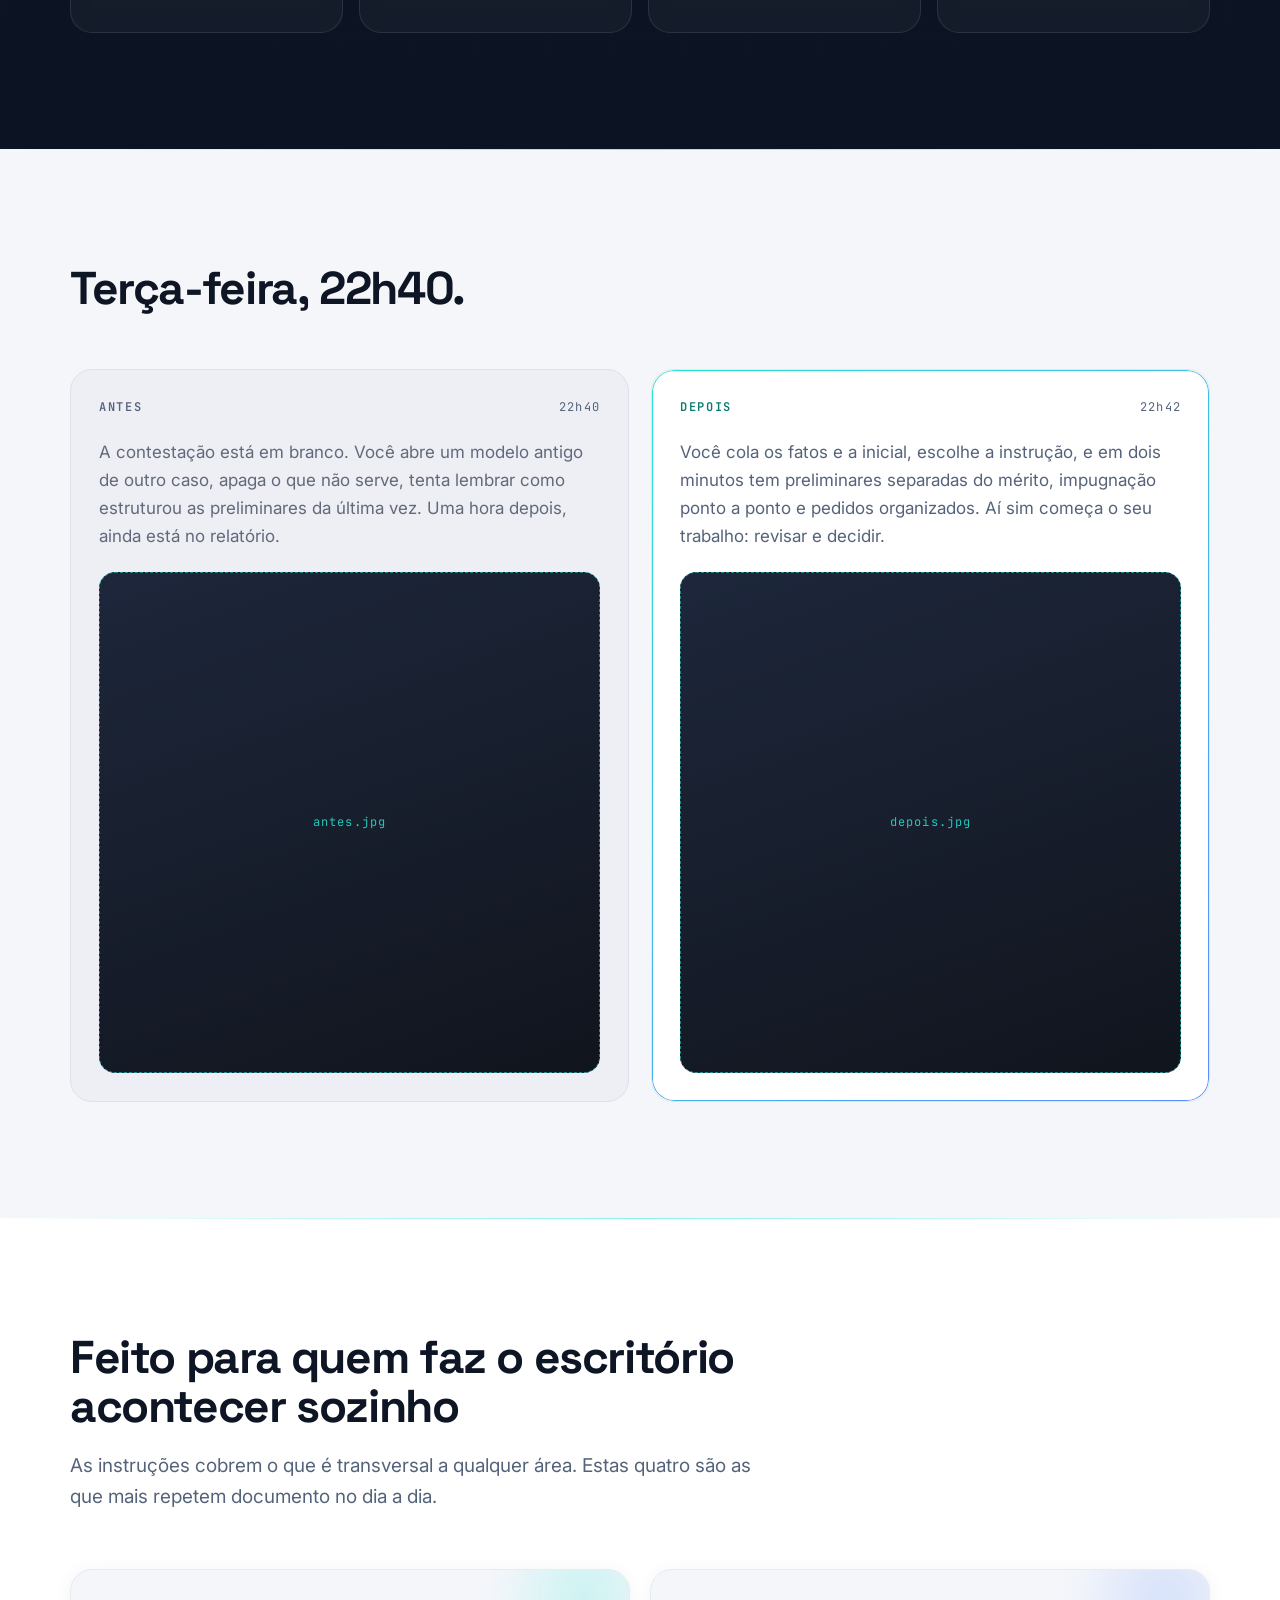
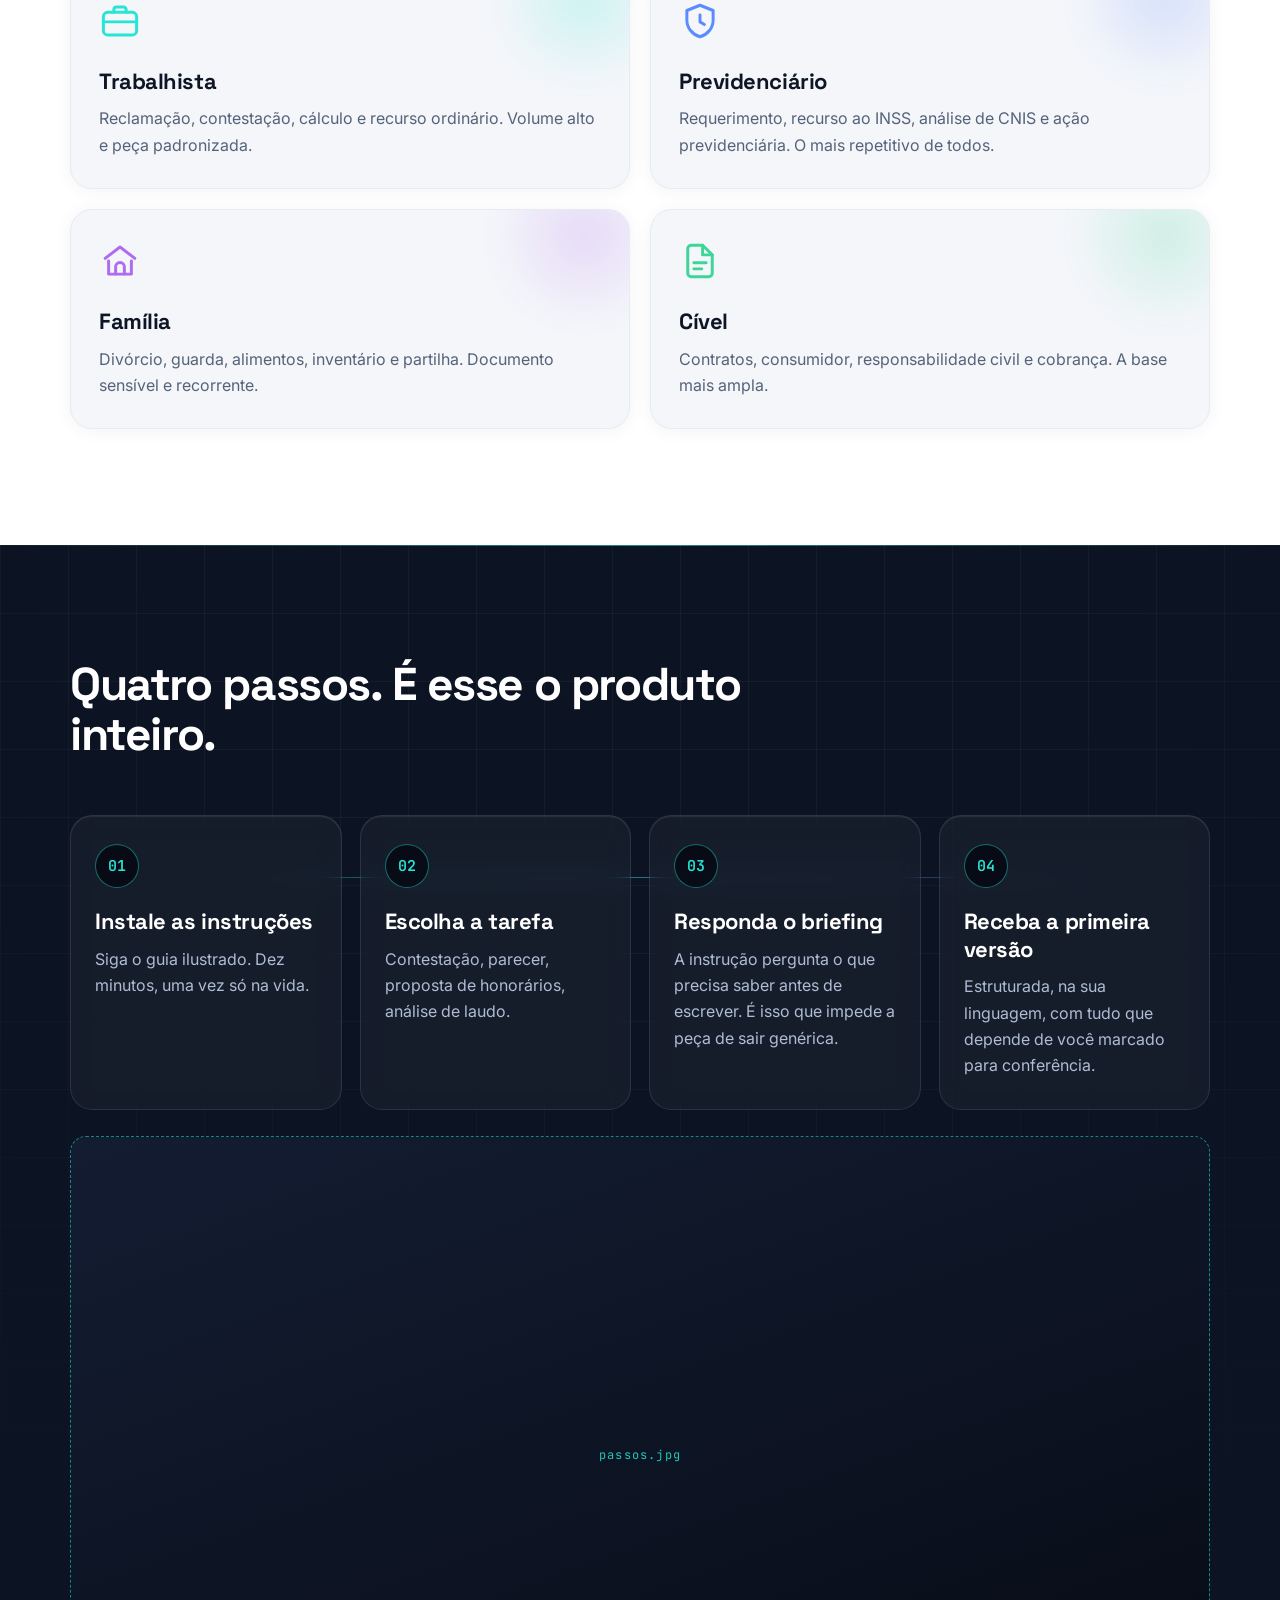
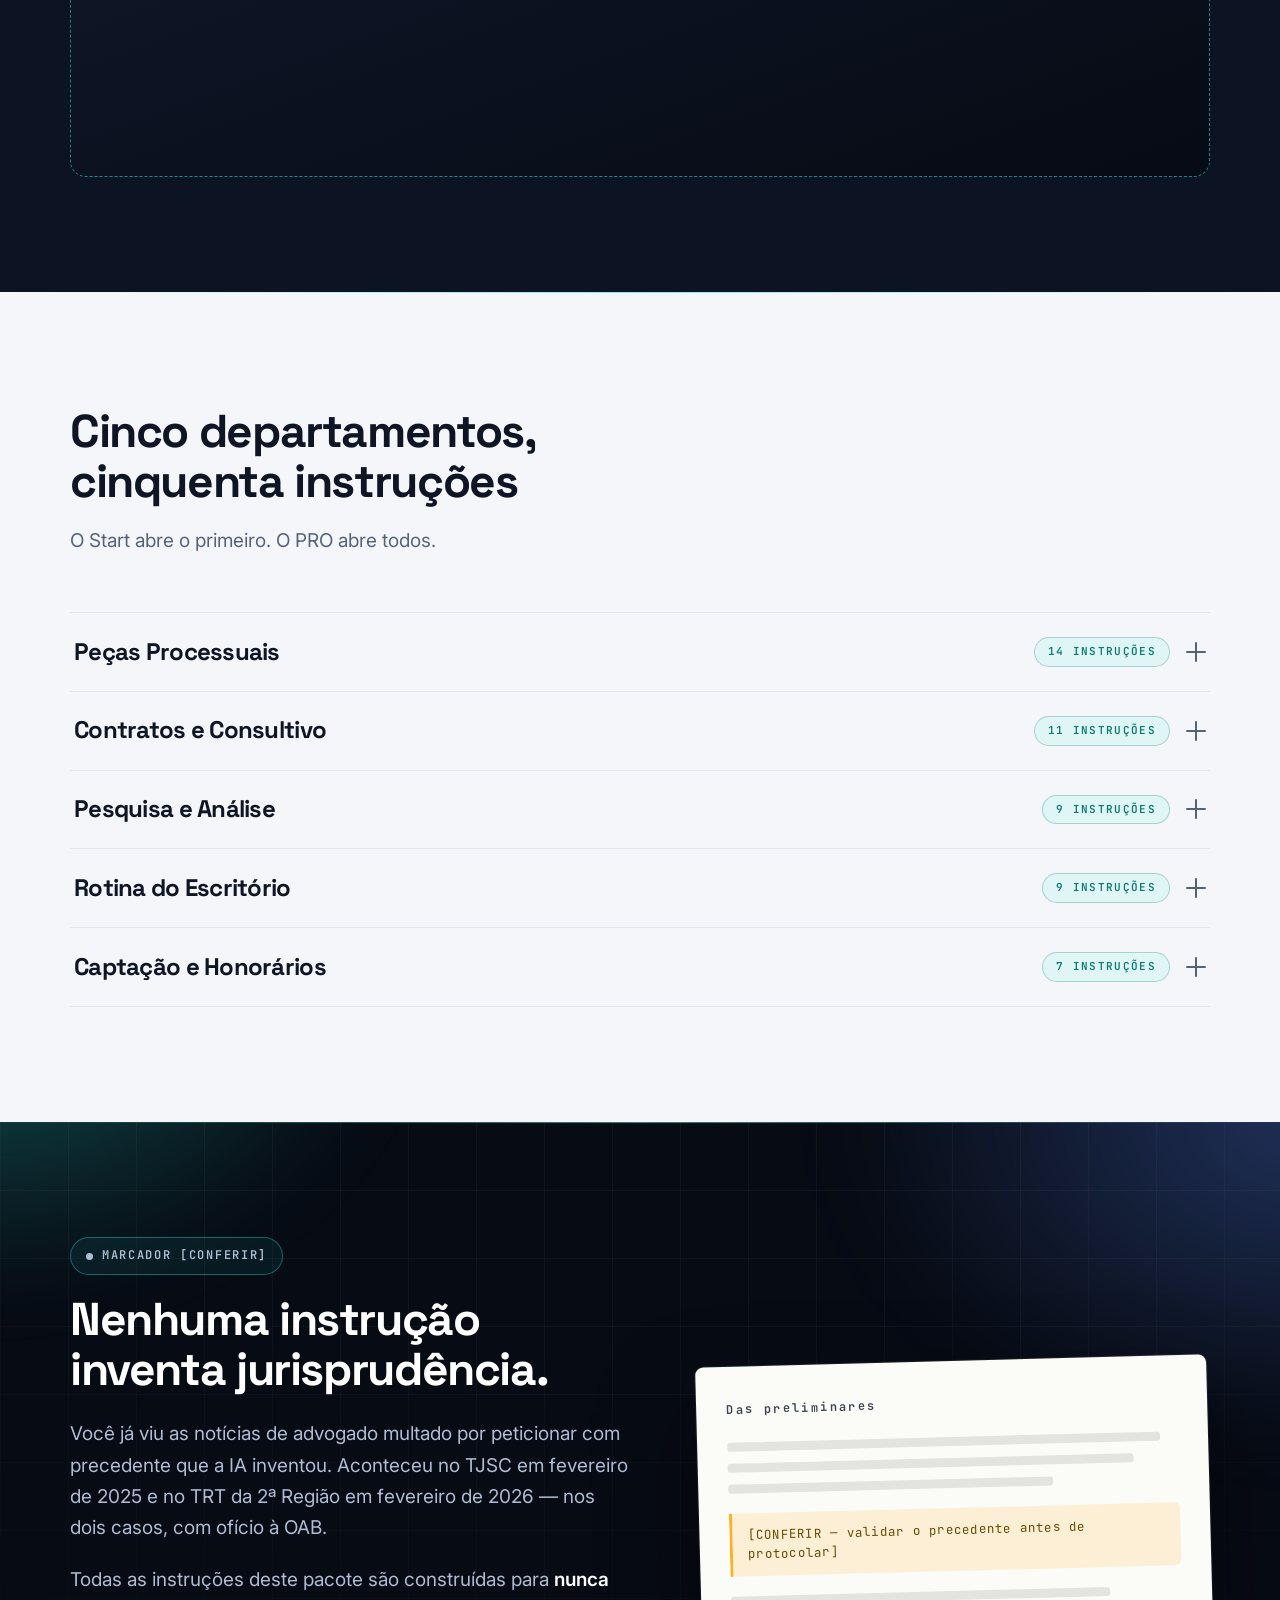
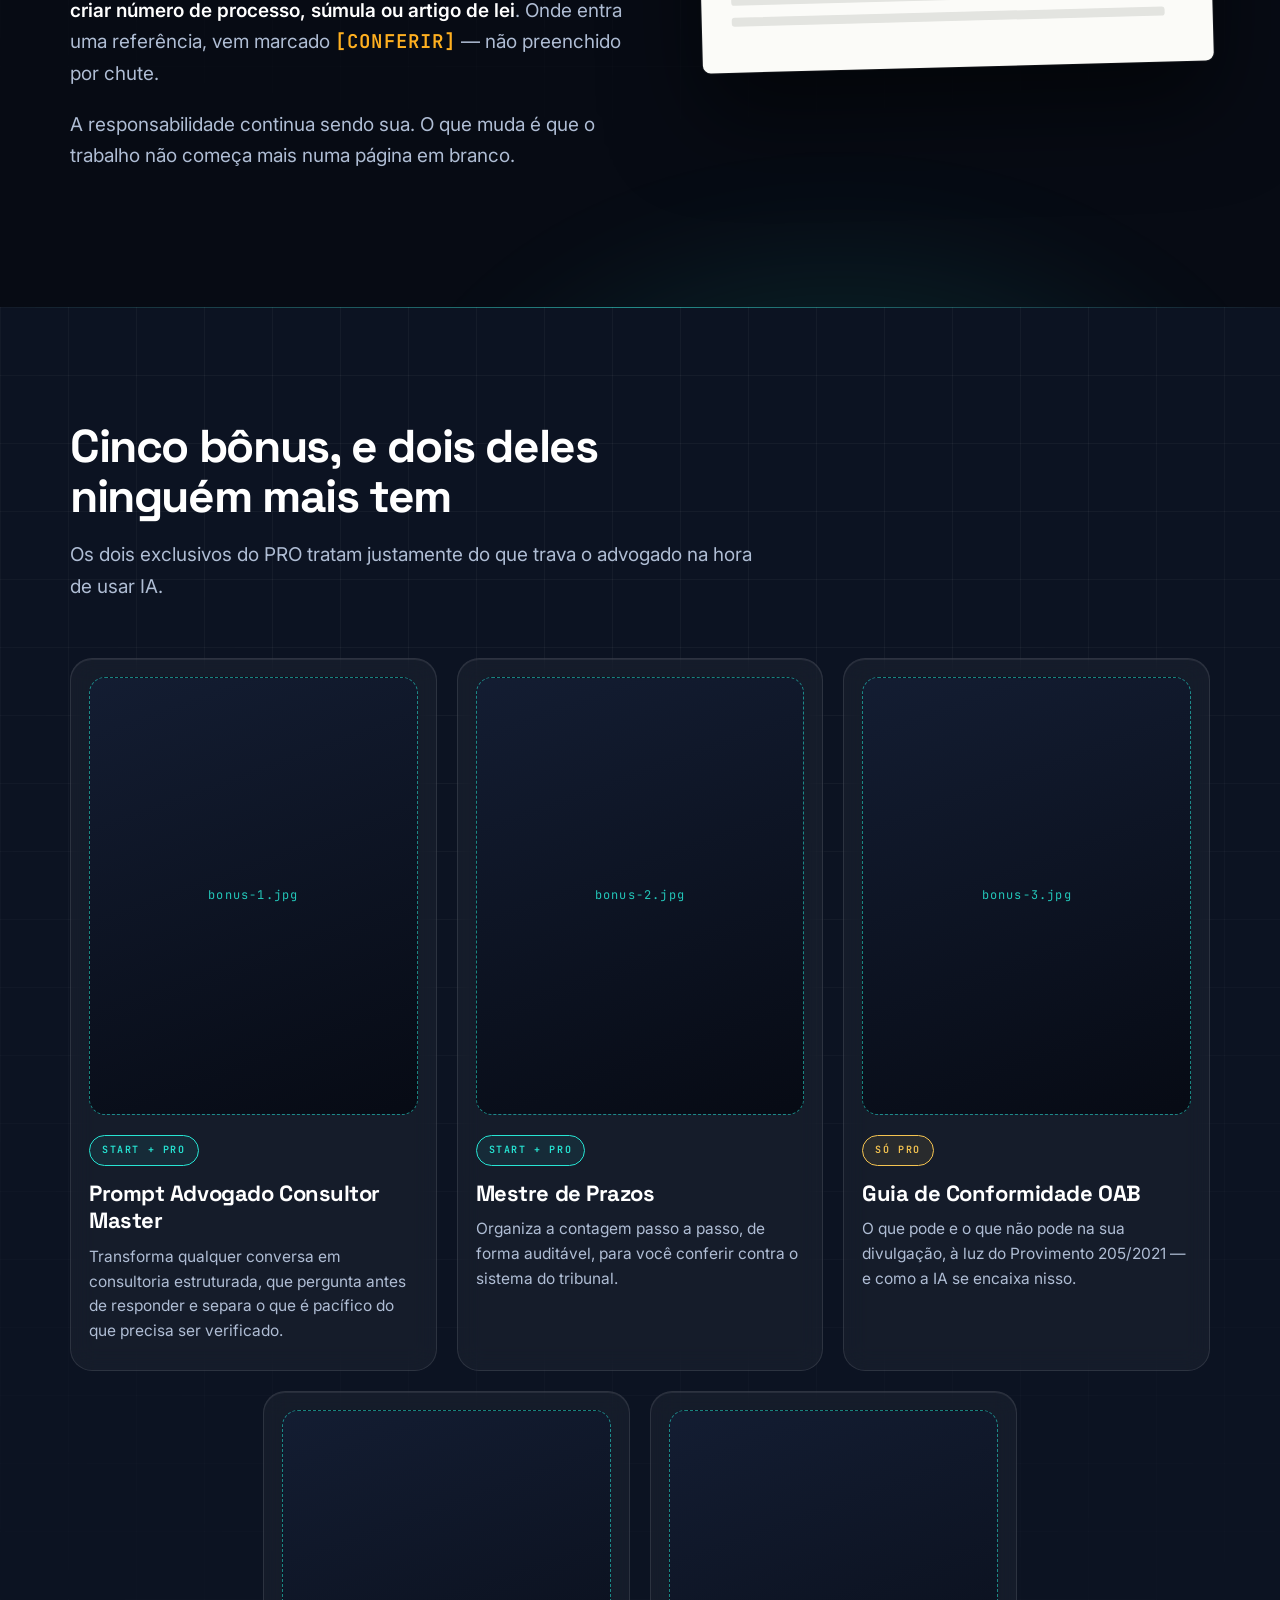
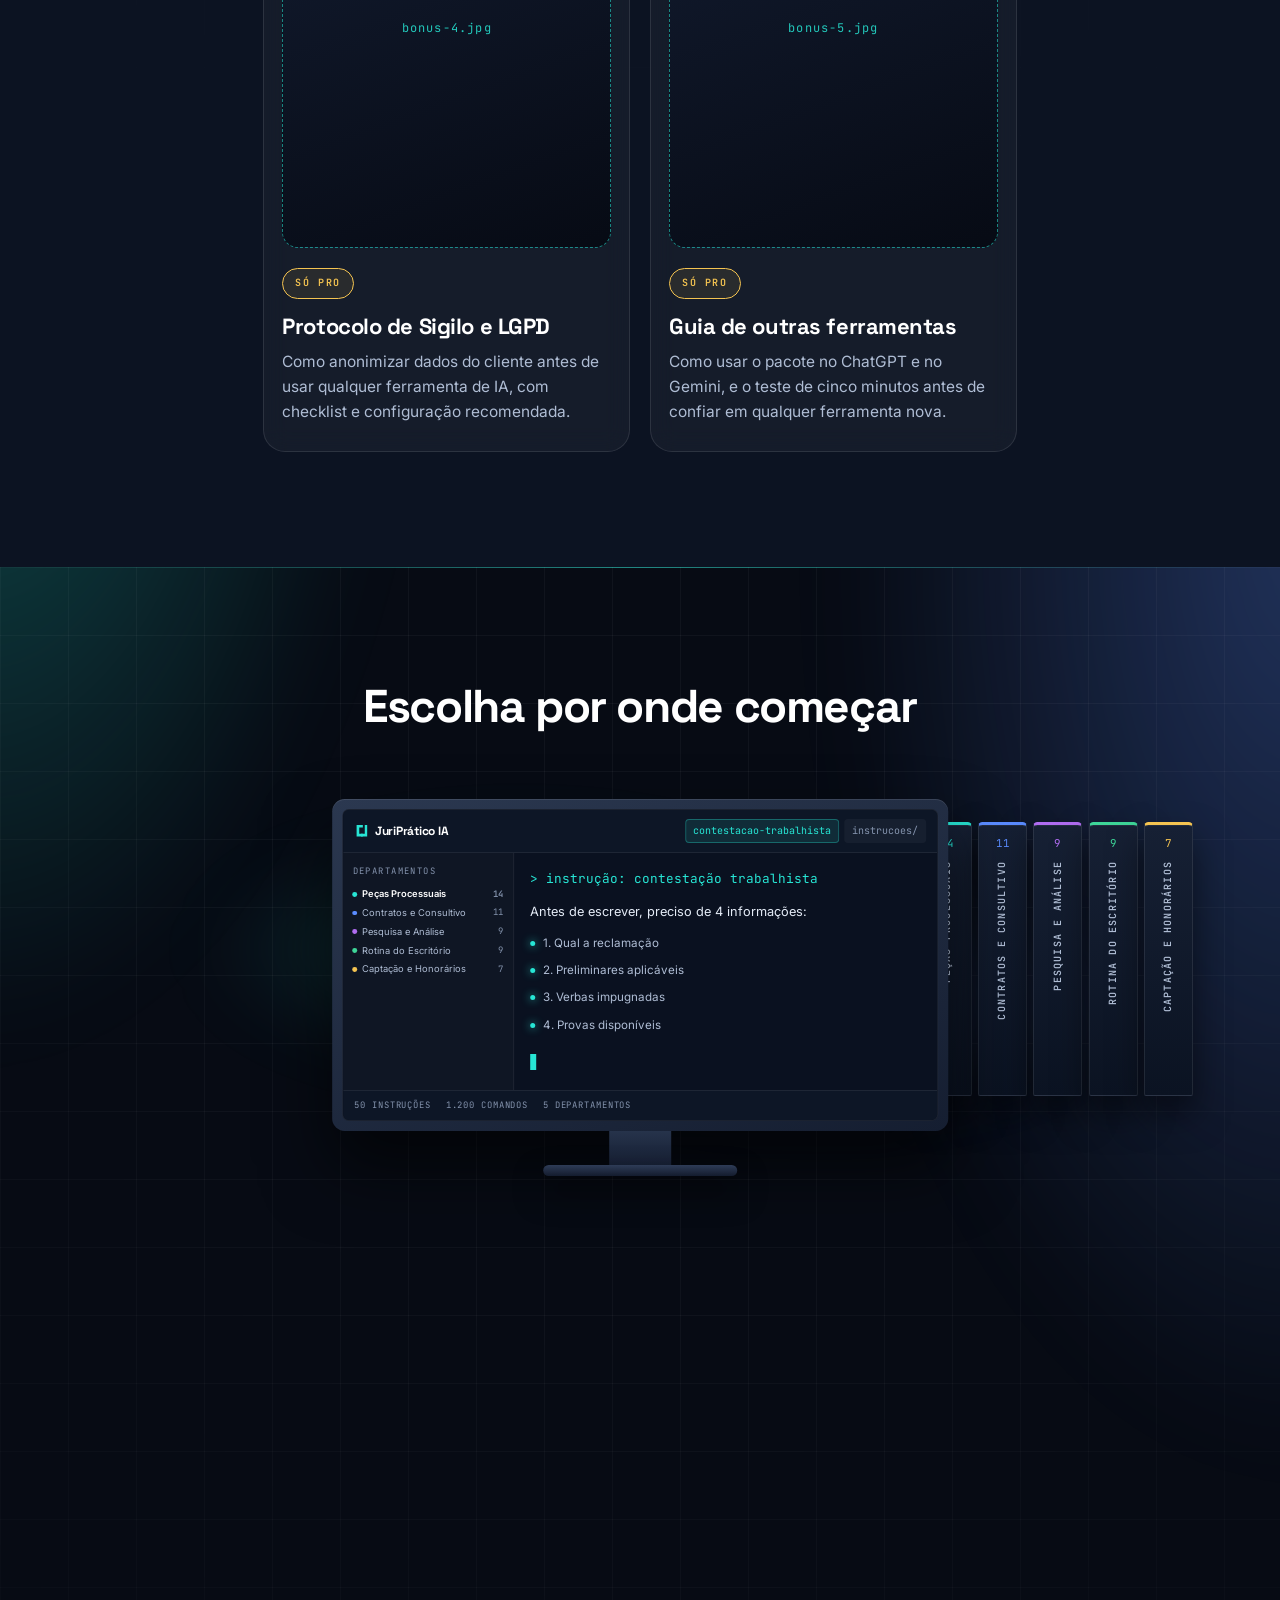
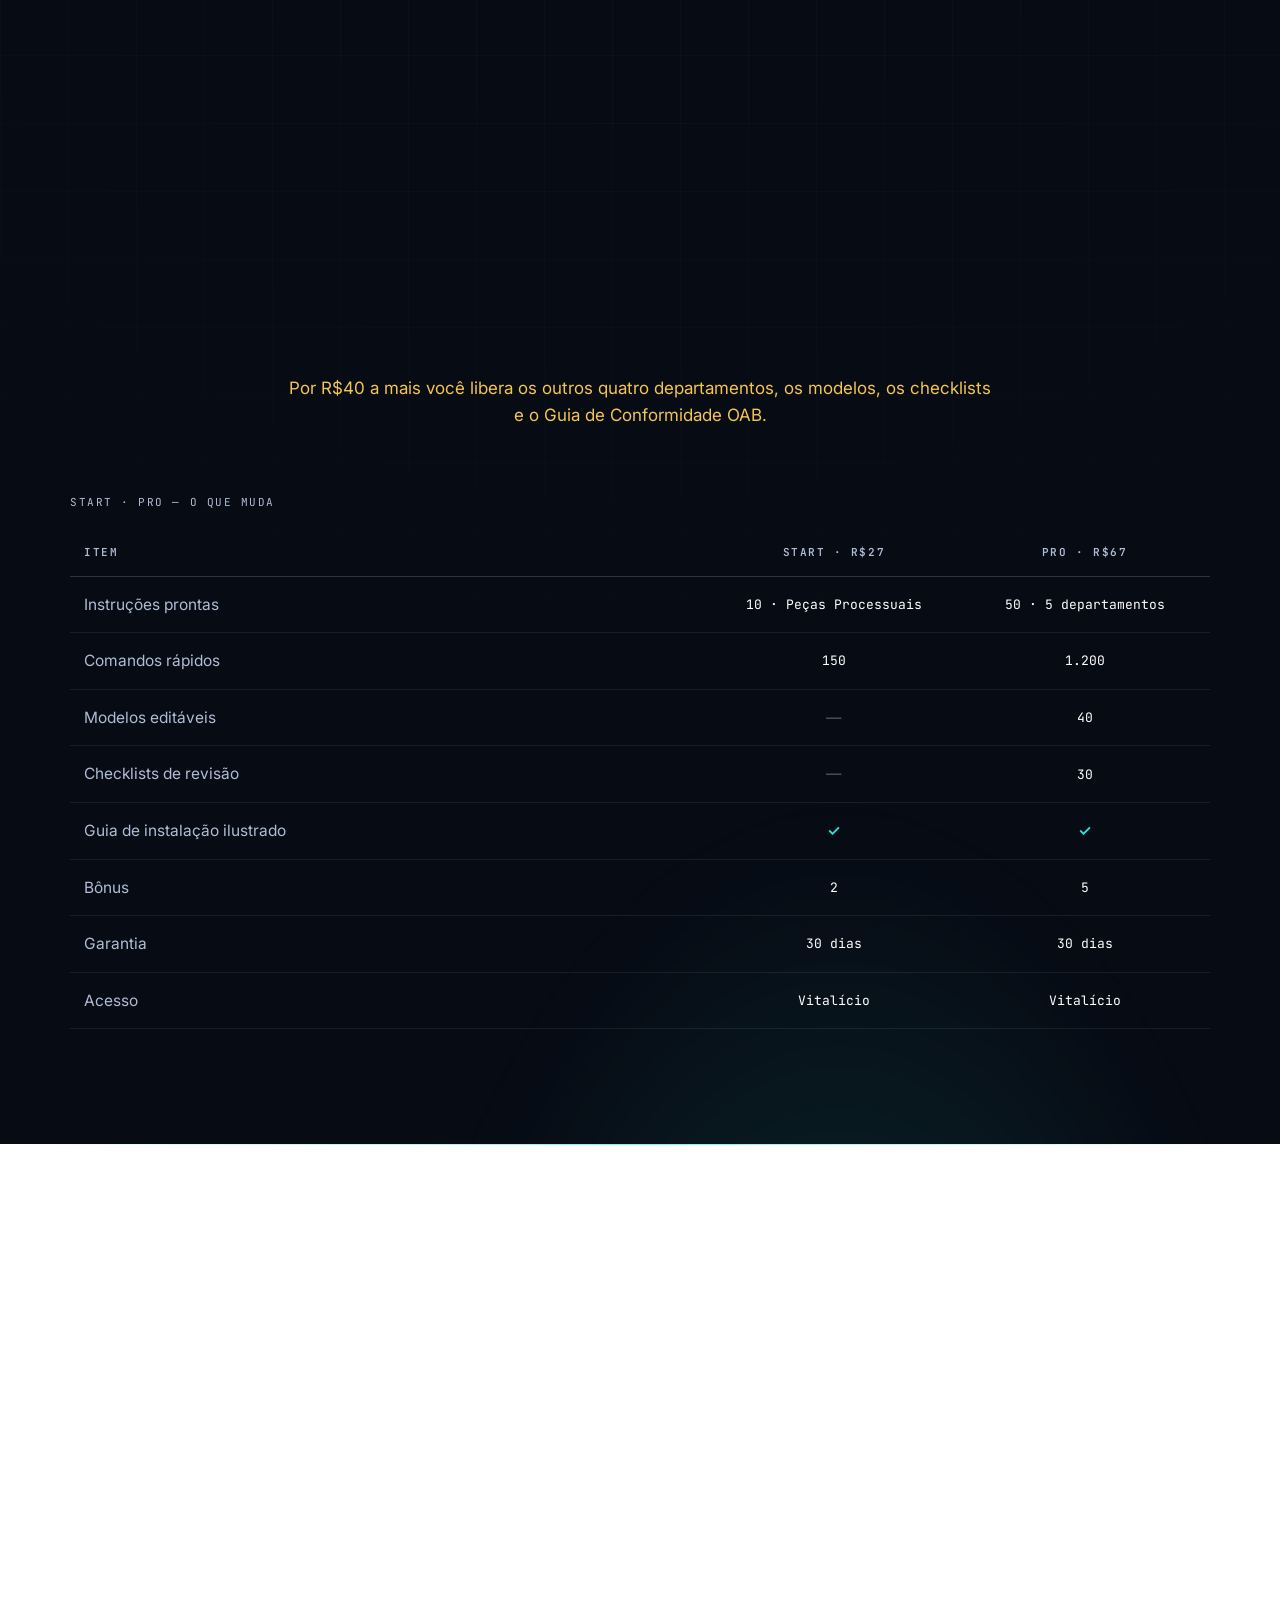
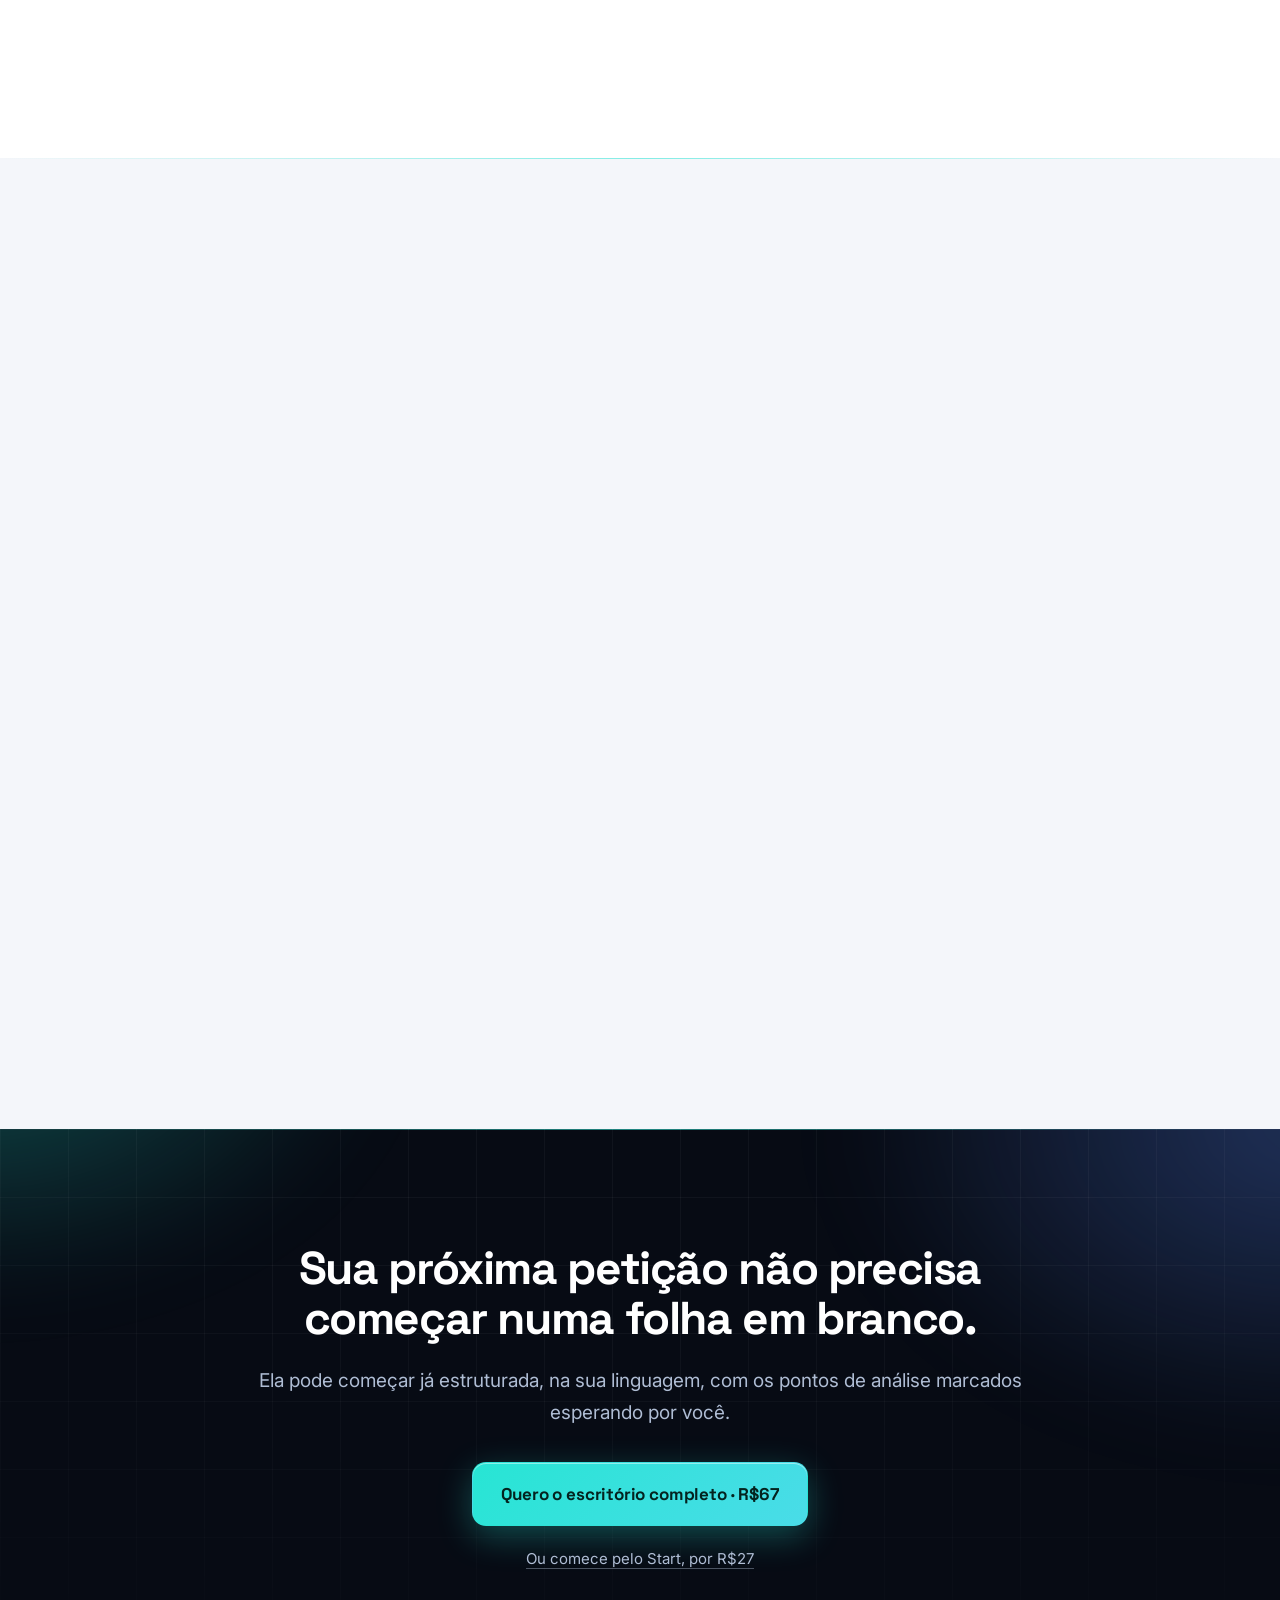
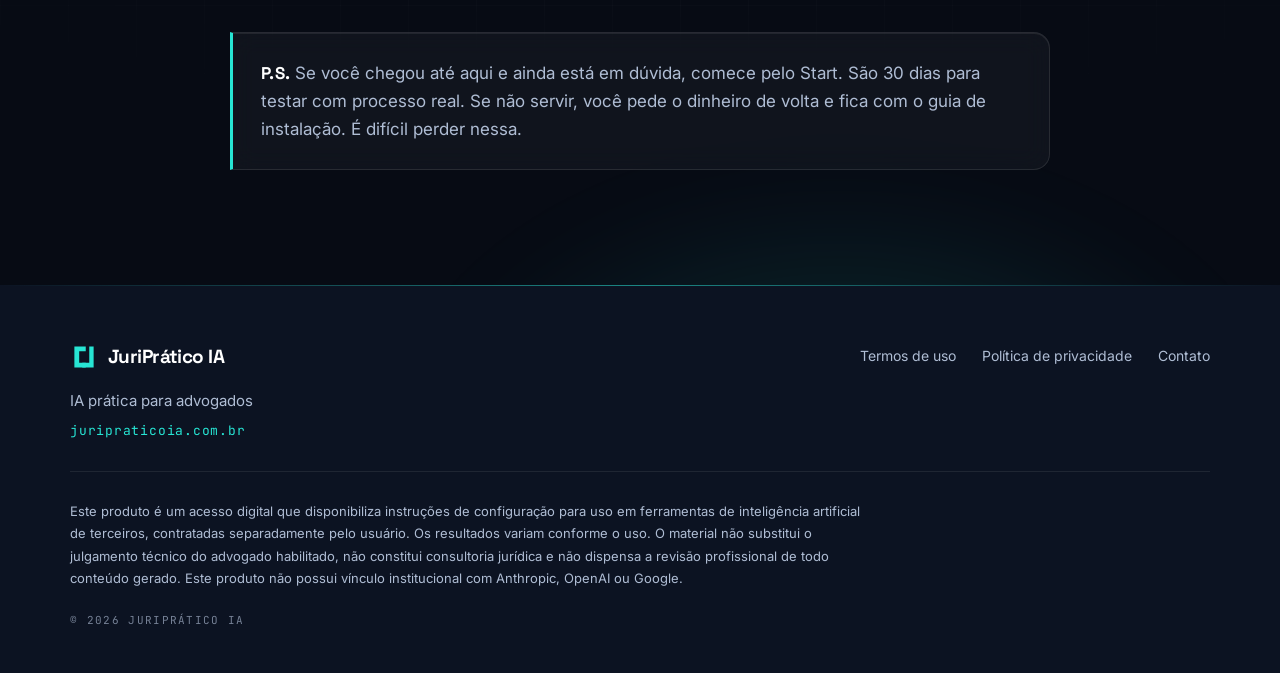
==== commit 821b7800: "Strengthen the brand mark and carry it into the image prompt The bracket mark was too light to hold " ====
--- a/index.html
+++ b/index.html
@@ -27,8 +27,8 @@
   <div class="wrap hdr-in">
     <a class="brand" href="#topo">
       <svg viewBox="0 0 64 64" width="28" height="28" fill="none" aria-hidden="true">
-        <path d="M12 10h24v10H22v22h14v10H12z" fill="currentColor"/>
-        <path d="M42 10h10v42H28V42h14z" fill="currentColor"/>
+        <path d="M10 8h26v11H21v26h15v11H10z" fill="currentColor"/>
+        <path d="M44 8h10v48H28V45h16z" fill="currentColor"/>
       </svg>
       <span>JuriPrático IA</span>
     </a>
@@ -66,7 +66,7 @@
         <div class="cena-tela">
           <div class="painel">
             <div class="painel-top">
-              <span class="painel-marca"><svg viewBox="0 0 64 64" fill="none" aria-hidden="true"><path d="M12 10h24v10H22v22h14v10H12z" fill="currentColor"/><path d="M42 10h10v42H28V42h14z" fill="currentColor"/></svg>JuriPrático IA</span>
+              <span class="painel-marca"><svg viewBox="0 0 64 64" fill="none" aria-hidden="true"><path d="M10 8h26v11H21v26h15v11H10z" fill="currentColor"/><path d="M44 8h10v48H28V45h16z" fill="currentColor"/></svg>JuriPrático IA</span>
               <span class="painel-abas"><b class="on">contestacao-trabalhista</b><b>instrucoes/</b></span>
             </div>
             <div class="painel-corpo">
@@ -385,7 +385,7 @@
         <div class="cena-tela">
           <div class="painel">
             <div class="painel-top">
-              <span class="painel-marca"><svg viewBox="0 0 64 64" fill="none" aria-hidden="true"><path d="M12 10h24v10H22v22h14v10H12z" fill="currentColor"/><path d="M42 10h10v42H28V42h14z" fill="currentColor"/></svg>JuriPrático IA</span>
+              <span class="painel-marca"><svg viewBox="0 0 64 64" fill="none" aria-hidden="true"><path d="M10 8h26v11H21v26h15v11H10z" fill="currentColor"/><path d="M44 8h10v48H28V45h16z" fill="currentColor"/></svg>JuriPrático IA</span>
               <span class="painel-abas"><b class="on">contestacao-trabalhista</b><b>instrucoes/</b></span>
             </div>
             <div class="painel-corpo">
@@ -719,8 +719,8 @@
       <div>
         <a class="brand" href="#topo">
           <svg viewBox="0 0 64 64" width="28" height="28" fill="none" aria-hidden="true">
-            <path d="M12 10h24v10H22v22h14v10H12z" fill="currentColor"/>
-            <path d="M42 10h10v42H28V42h14z" fill="currentColor"/>
+            <path d="M10 8h26v11H21v26h15v11H10z" fill="currentColor"/>
+            <path d="M44 8h10v48H28V45h16z" fill="currentColor"/>
           </svg>
           <span>JuriPrático IA</span>
         </a>
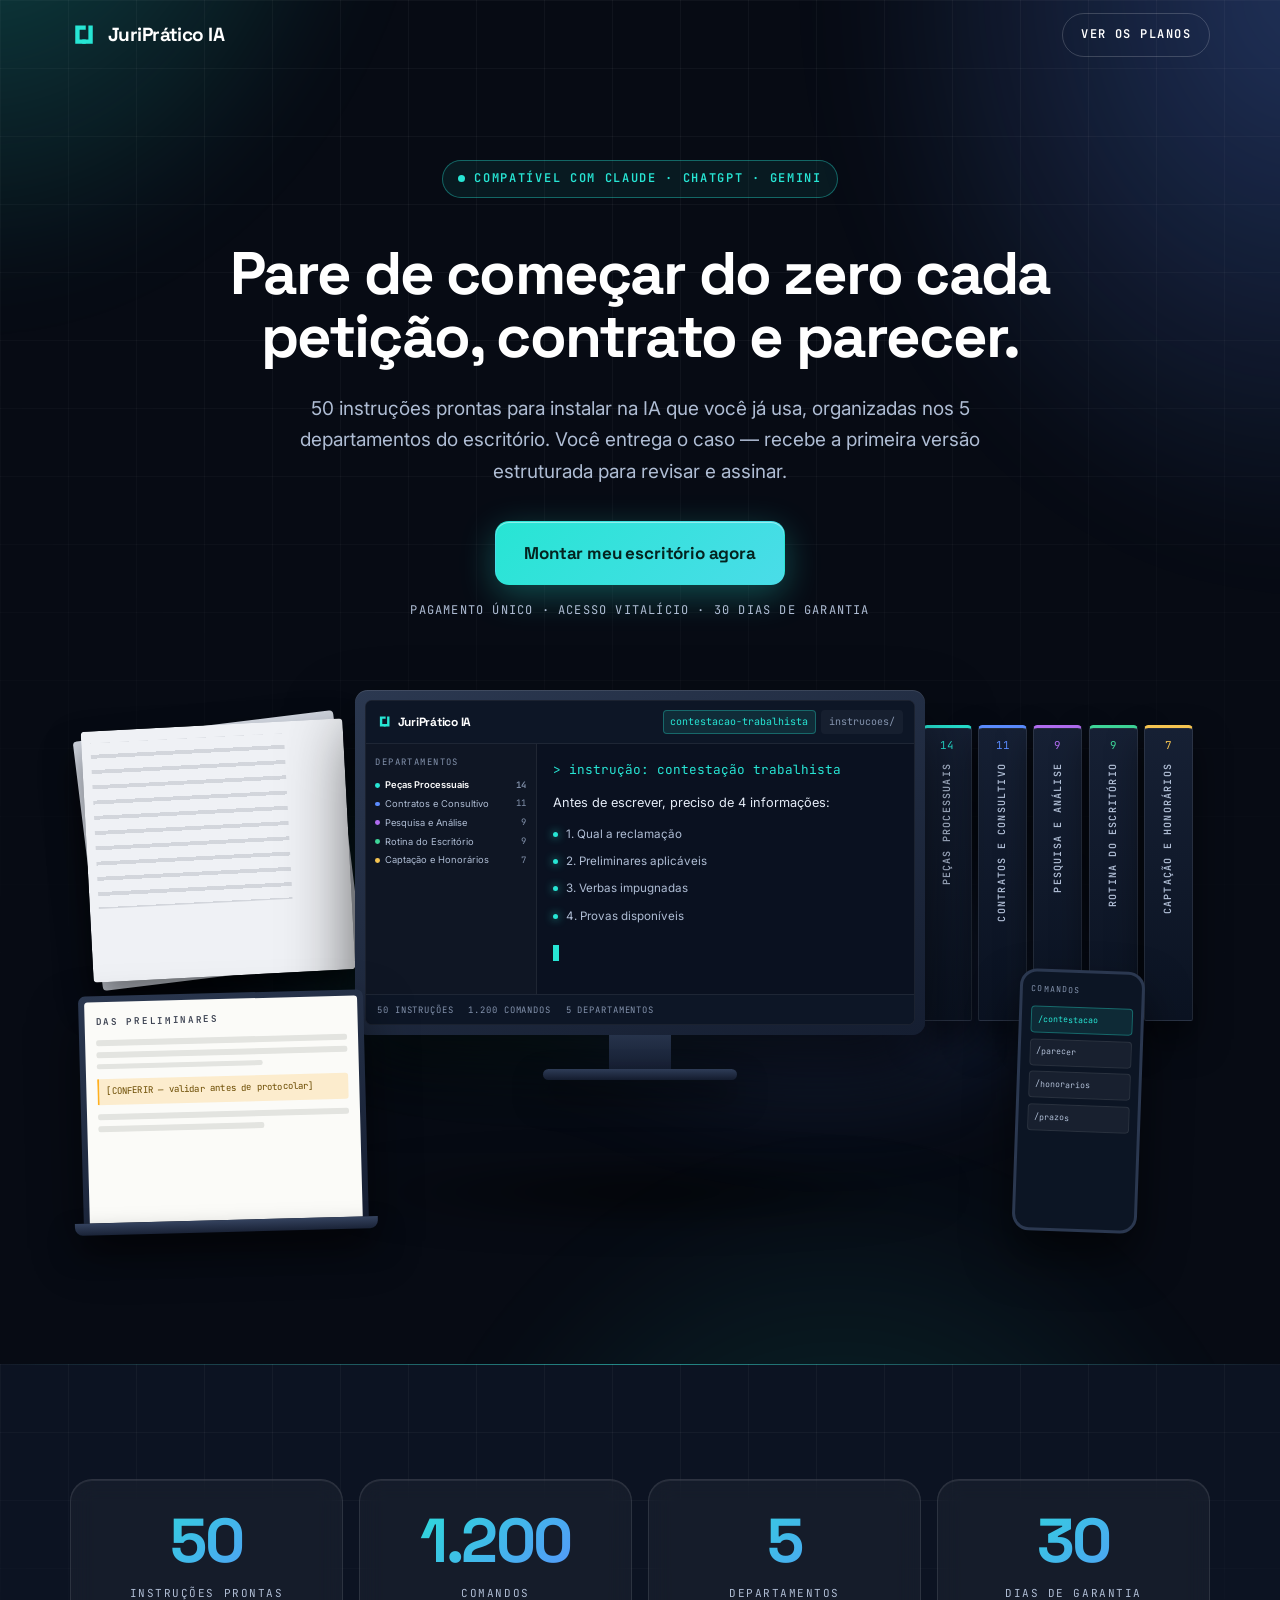
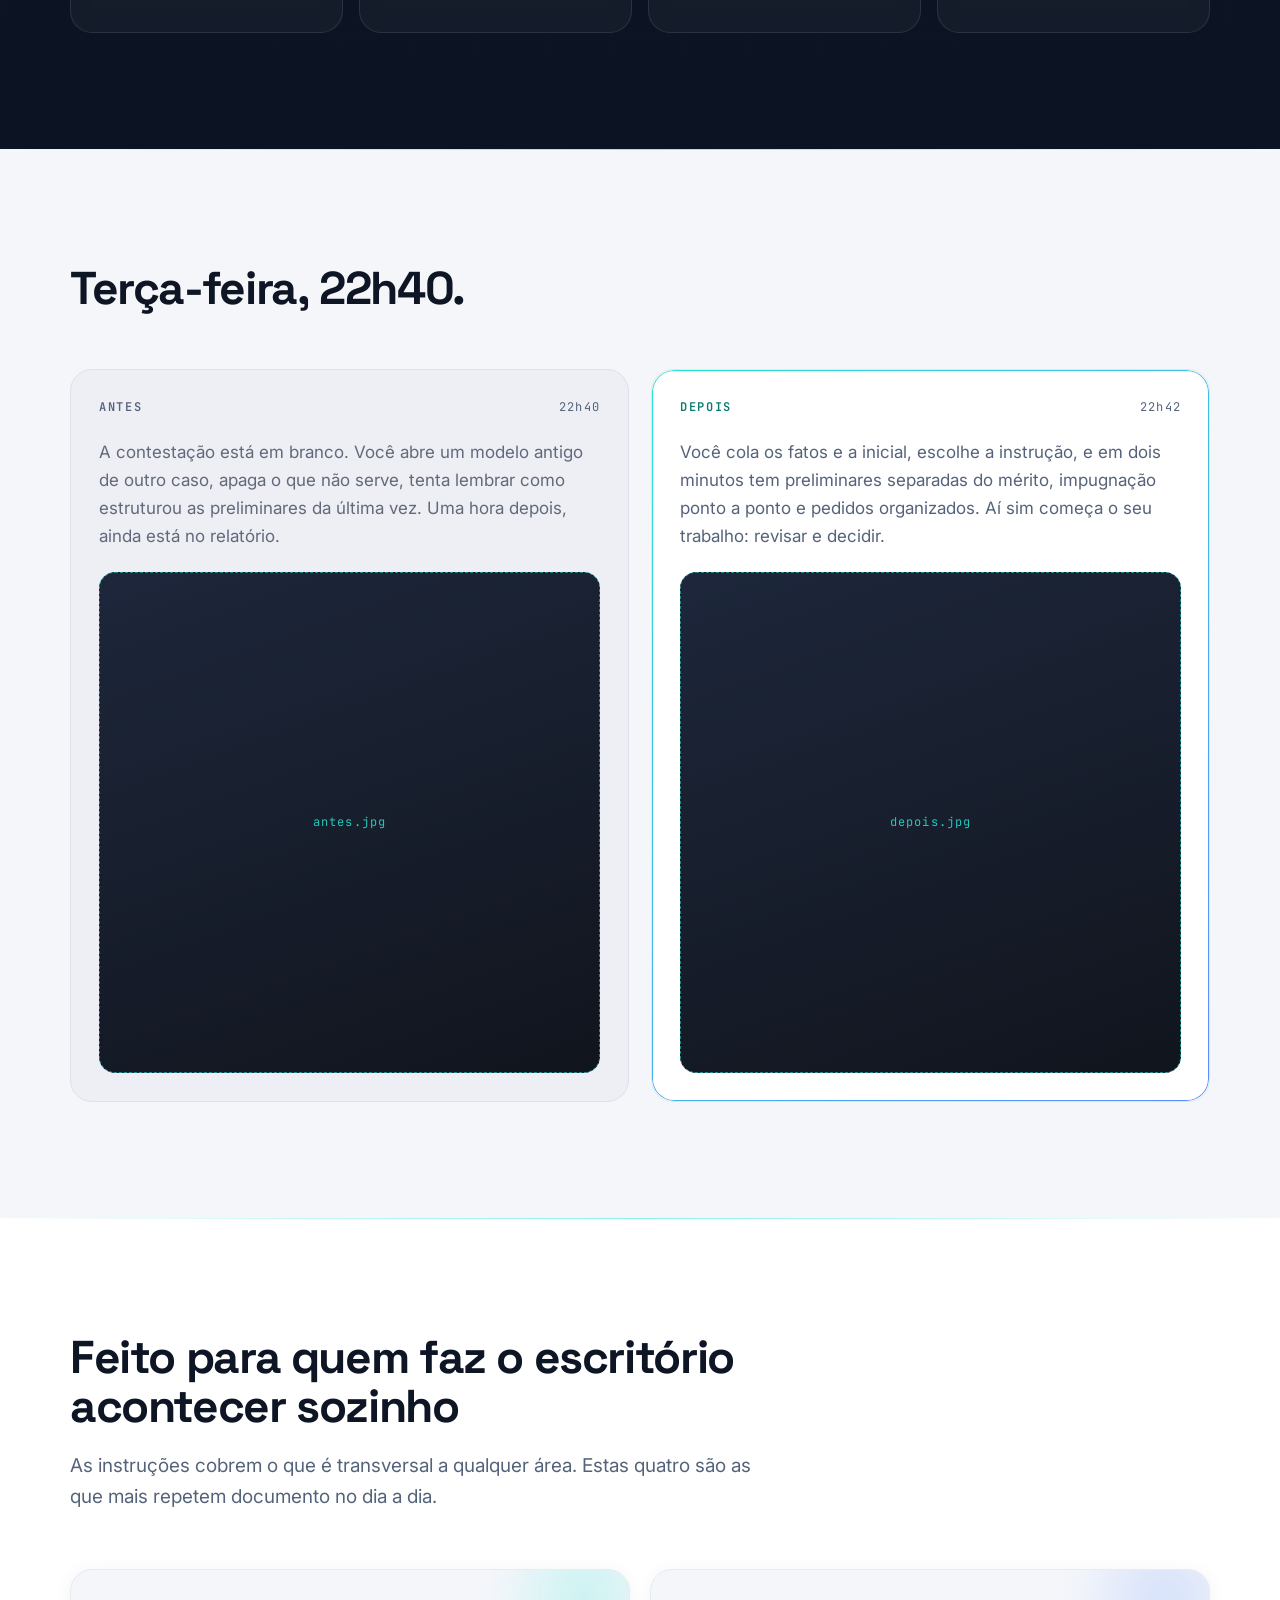
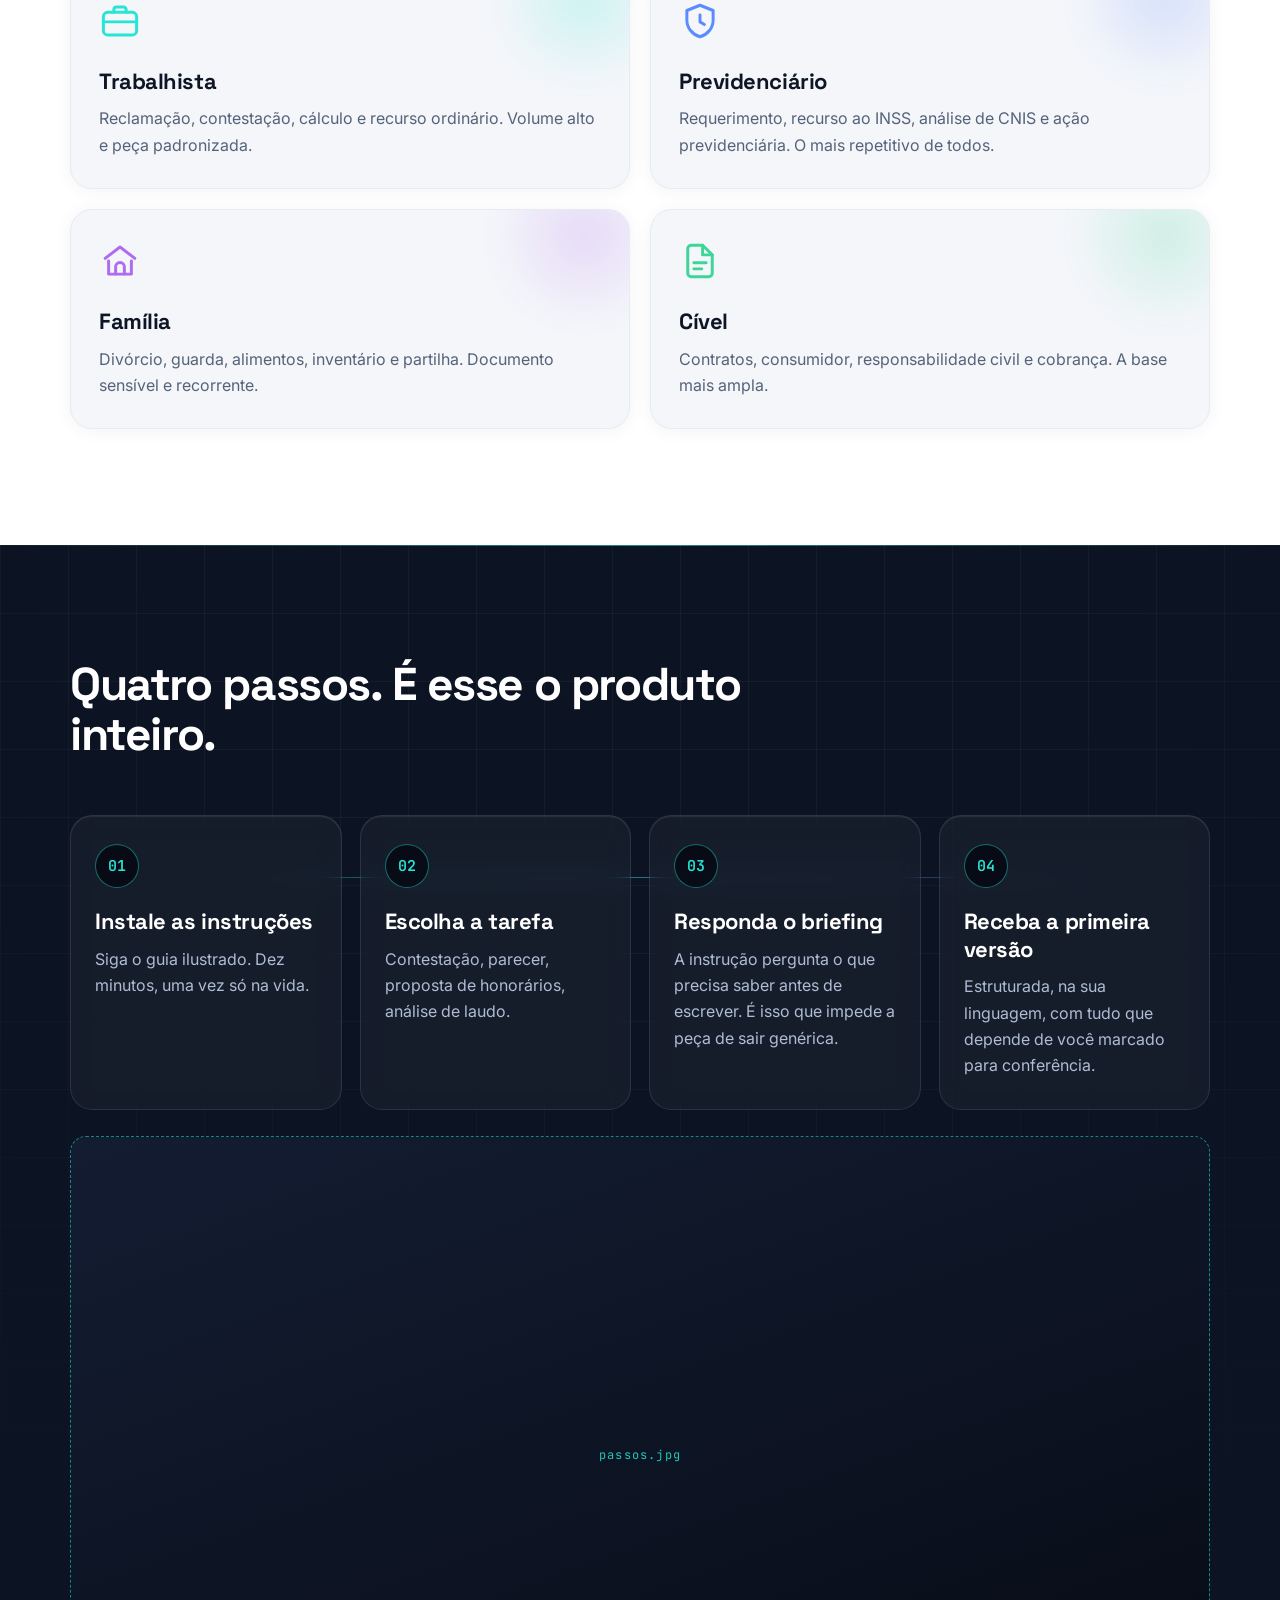
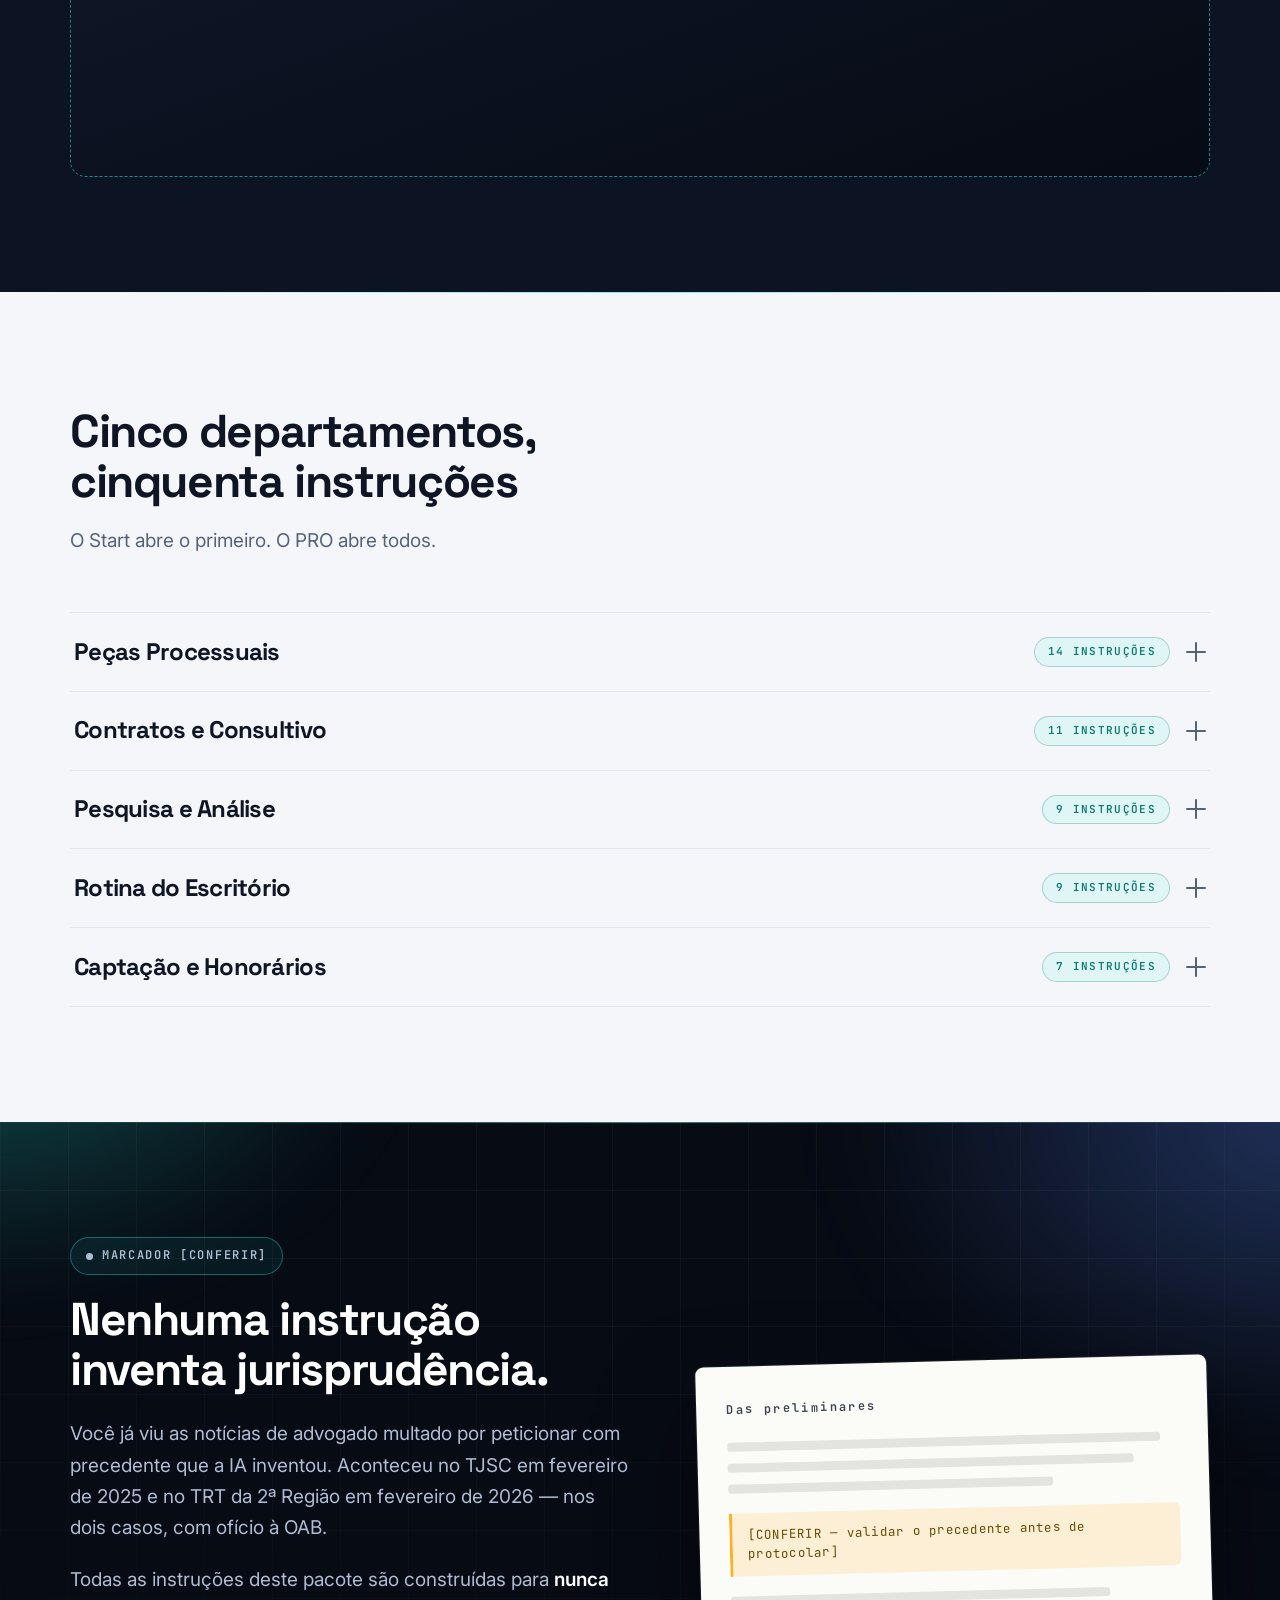
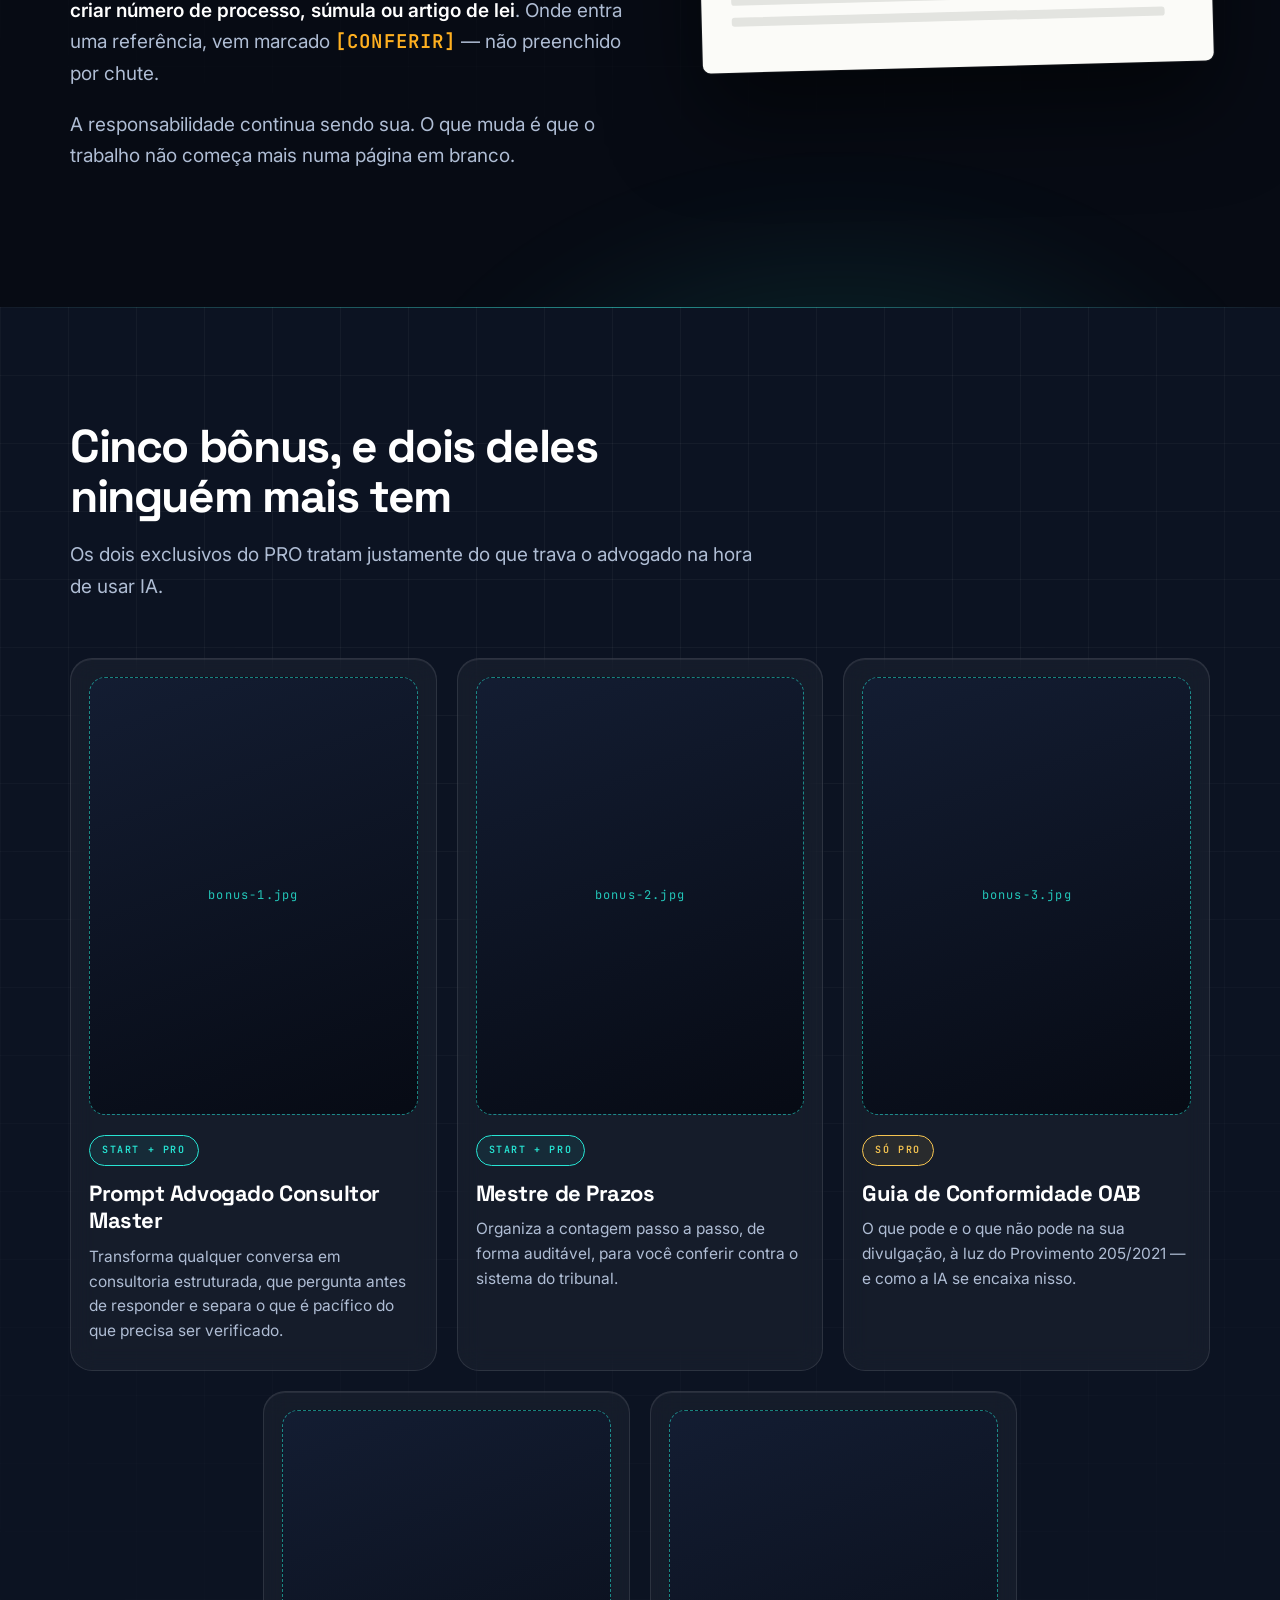
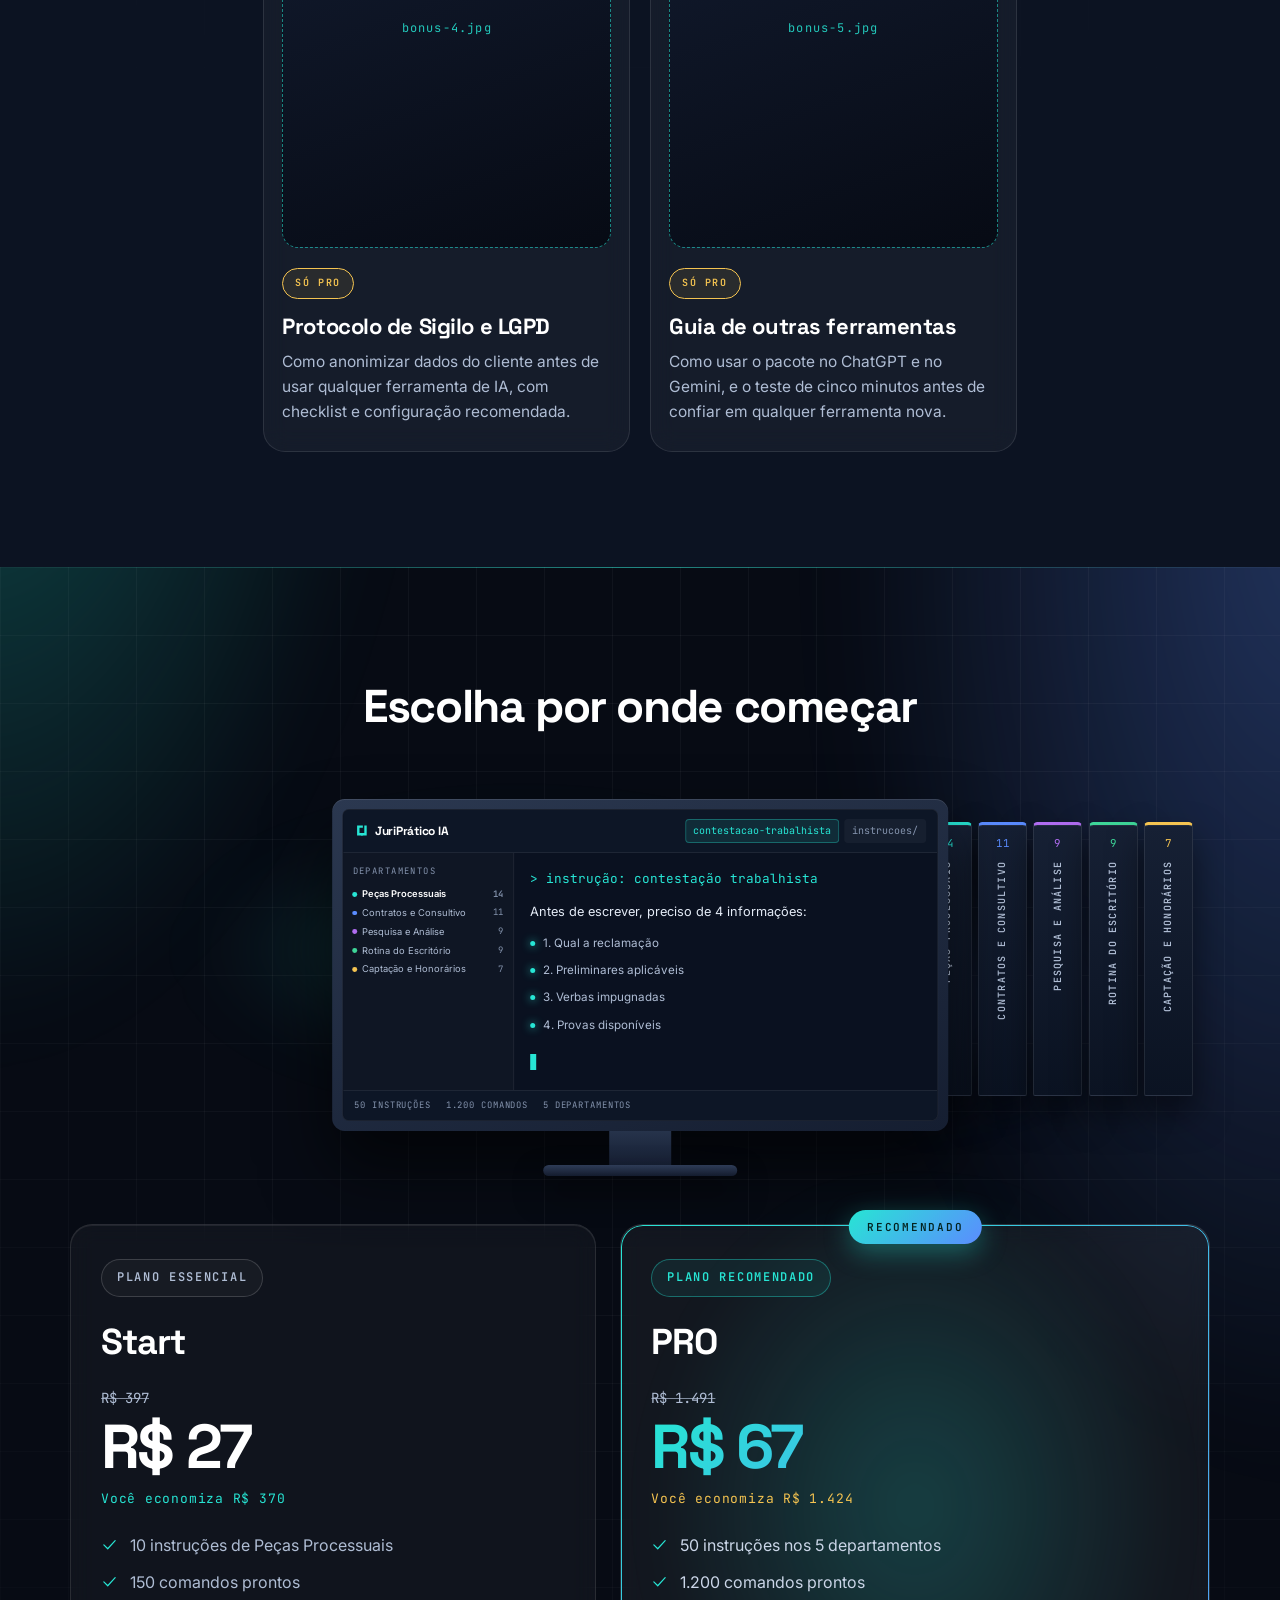
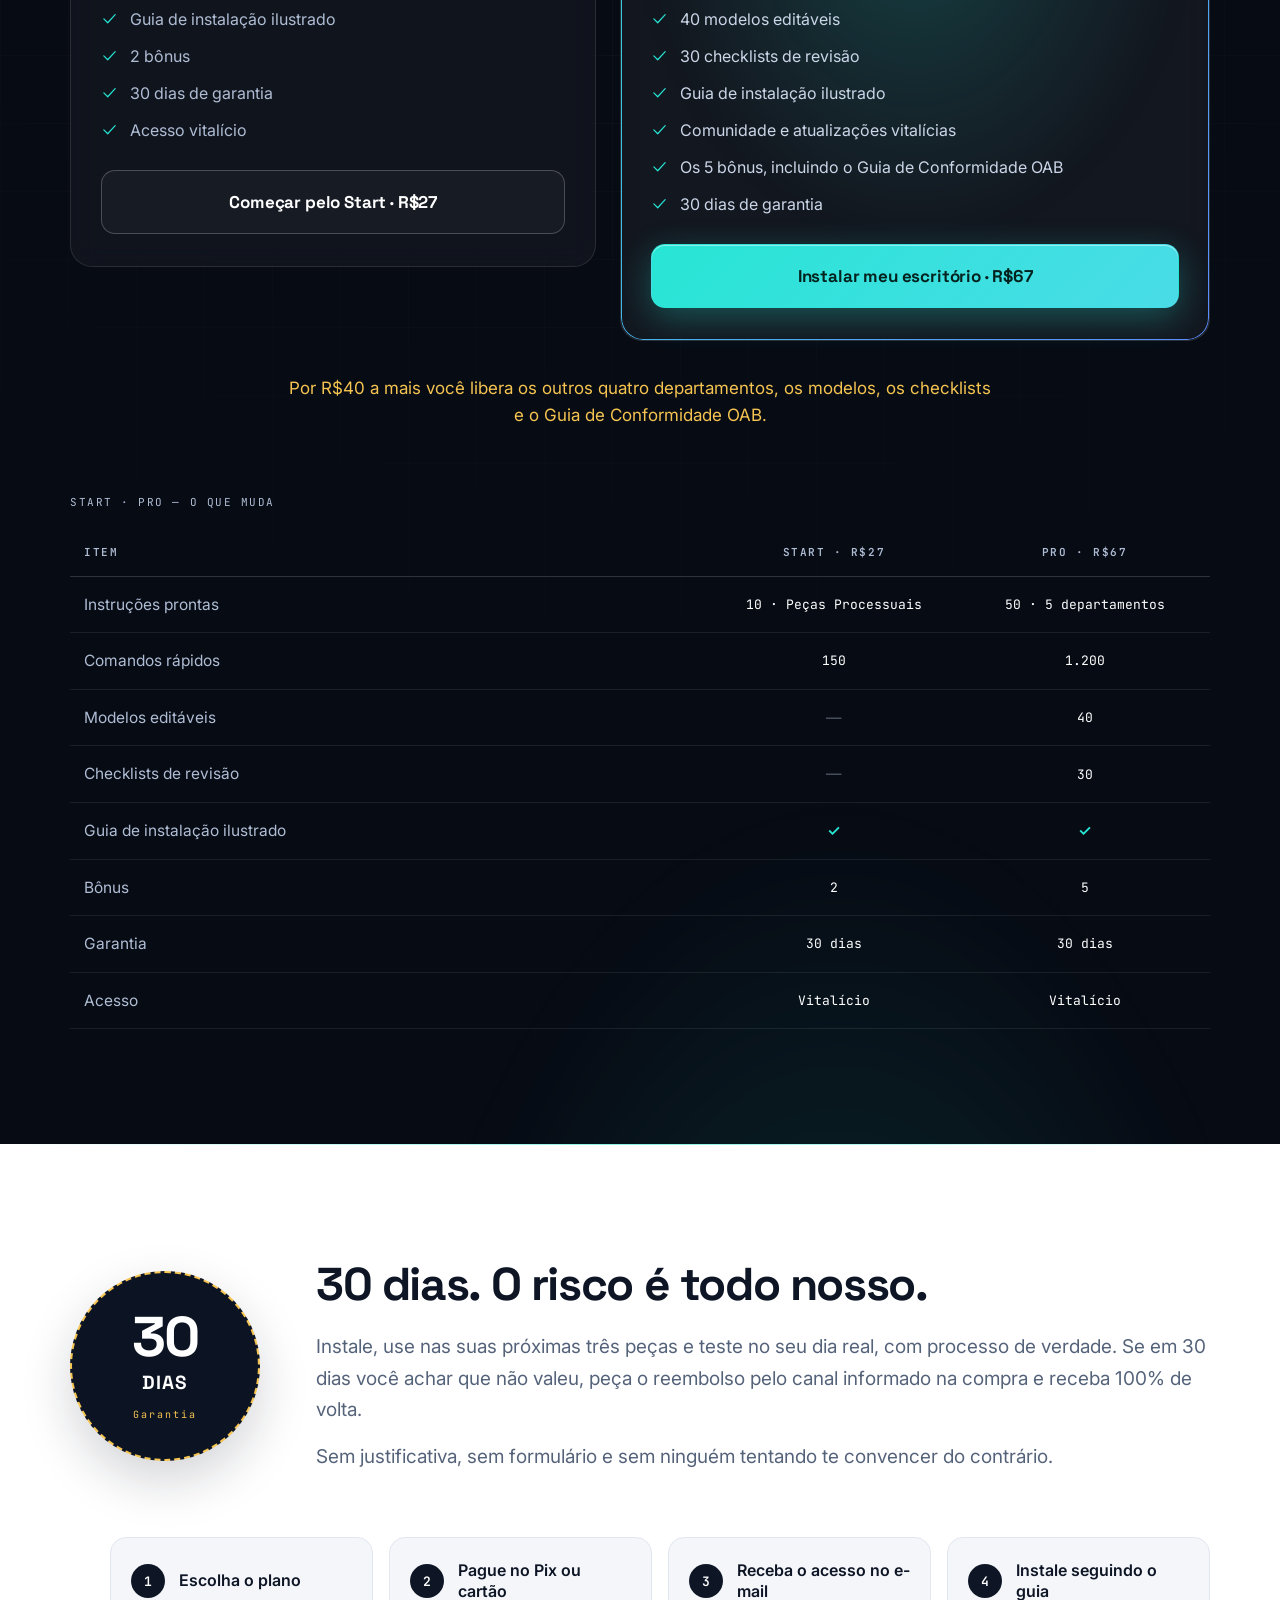
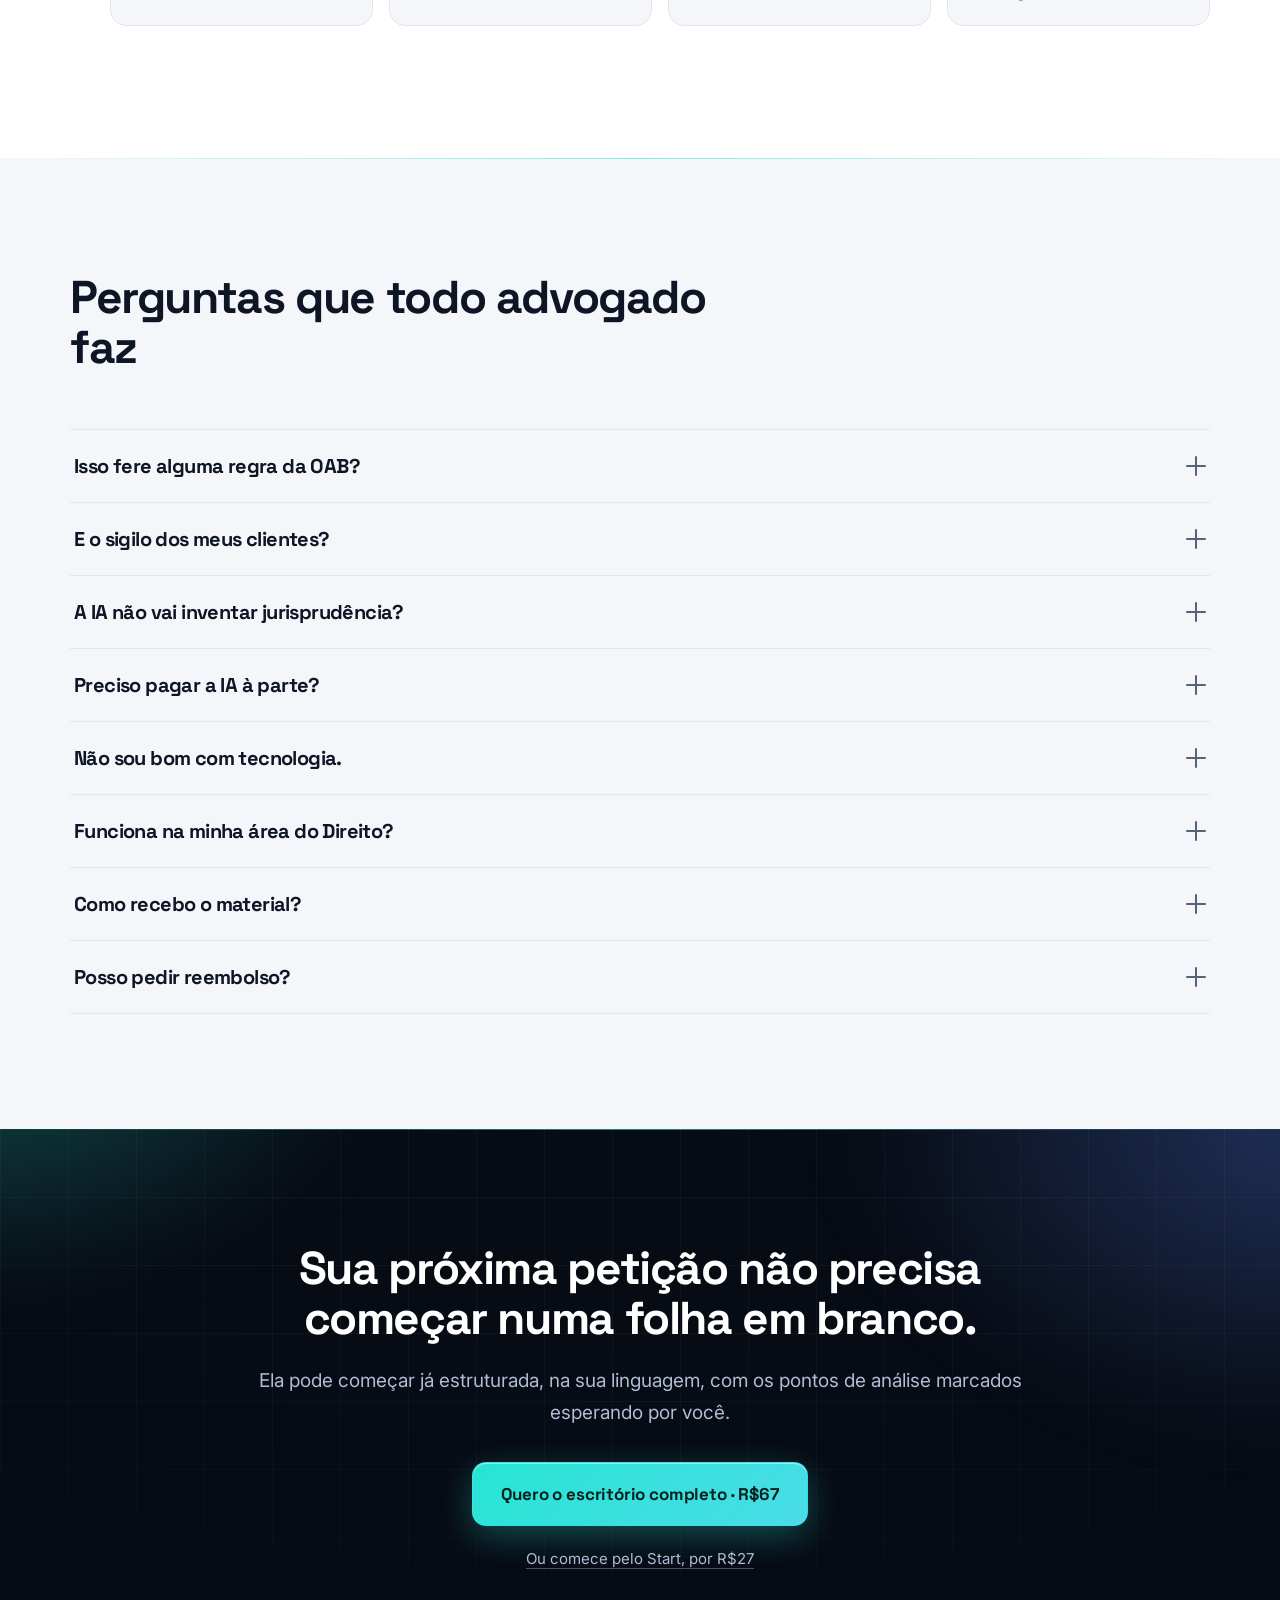
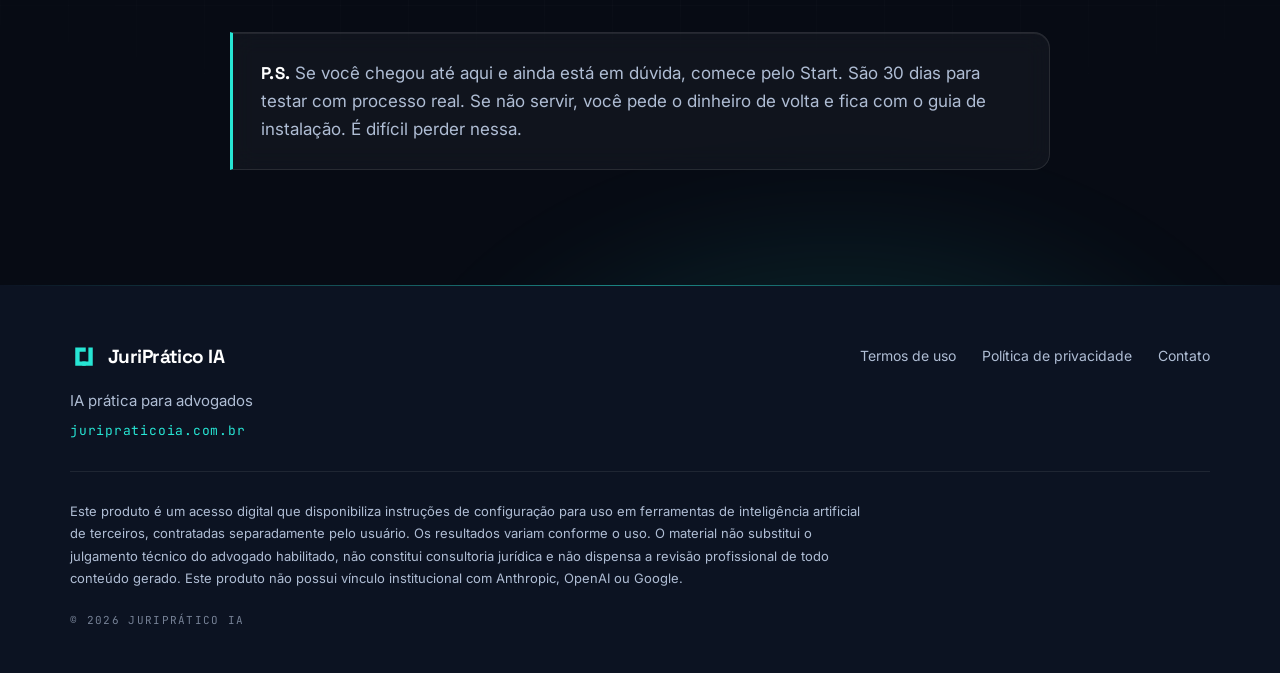
==== commit 91bdacd0: "Revert the brand mark to its original weight The heavier brackets read worse in place than they did " ====
--- a/index.html
+++ b/index.html
@@ -27,8 +27,8 @@
   <div class="wrap hdr-in">
     <a class="brand" href="#topo">
       <svg viewBox="0 0 64 64" width="28" height="28" fill="none" aria-hidden="true">
-        <path d="M10 8h26v11H21v26h15v11H10z" fill="currentColor"/>
-        <path d="M44 8h10v48H28V45h16z" fill="currentColor"/>
+        <path d="M12 10h24v10H22v22h14v10H12z" fill="currentColor"/>
+        <path d="M42 10h10v42H28V42h14z" fill="currentColor"/>
       </svg>
       <span>JuriPrático IA</span>
     </a>
@@ -66,7 +66,7 @@
         <div class="cena-tela">
           <div class="painel">
             <div class="painel-top">
-              <span class="painel-marca"><svg viewBox="0 0 64 64" fill="none" aria-hidden="true"><path d="M10 8h26v11H21v26h15v11H10z" fill="currentColor"/><path d="M44 8h10v48H28V45h16z" fill="currentColor"/></svg>JuriPrático IA</span>
+              <span class="painel-marca"><svg viewBox="0 0 64 64" fill="none" aria-hidden="true"><path d="M12 10h24v10H22v22h14v10H12z" fill="currentColor"/><path d="M42 10h10v42H28V42h14z" fill="currentColor"/></svg>JuriPrático IA</span>
               <span class="painel-abas"><b class="on">contestacao-trabalhista</b><b>instrucoes/</b></span>
             </div>
             <div class="painel-corpo">
@@ -385,7 +385,7 @@
         <div class="cena-tela">
           <div class="painel">
             <div class="painel-top">
-              <span class="painel-marca"><svg viewBox="0 0 64 64" fill="none" aria-hidden="true"><path d="M10 8h26v11H21v26h15v11H10z" fill="currentColor"/><path d="M44 8h10v48H28V45h16z" fill="currentColor"/></svg>JuriPrático IA</span>
+              <span class="painel-marca"><svg viewBox="0 0 64 64" fill="none" aria-hidden="true"><path d="M12 10h24v10H22v22h14v10H12z" fill="currentColor"/><path d="M42 10h10v42H28V42h14z" fill="currentColor"/></svg>JuriPrático IA</span>
               <span class="painel-abas"><b class="on">contestacao-trabalhista</b><b>instrucoes/</b></span>
             </div>
             <div class="painel-corpo">
@@ -719,8 +719,8 @@
       <div>
         <a class="brand" href="#topo">
           <svg viewBox="0 0 64 64" width="28" height="28" fill="none" aria-hidden="true">
-            <path d="M10 8h26v11H21v26h15v11H10z" fill="currentColor"/>
-            <path d="M44 8h10v48H28V45h16z" fill="currentColor"/>
+            <path d="M12 10h24v10H22v22h14v10H12z" fill="currentColor"/>
+            <path d="M42 10h10v42H28V42h14z" fill="currentColor"/>
           </svg>
           <span>JuriPrático IA</span>
         </a>
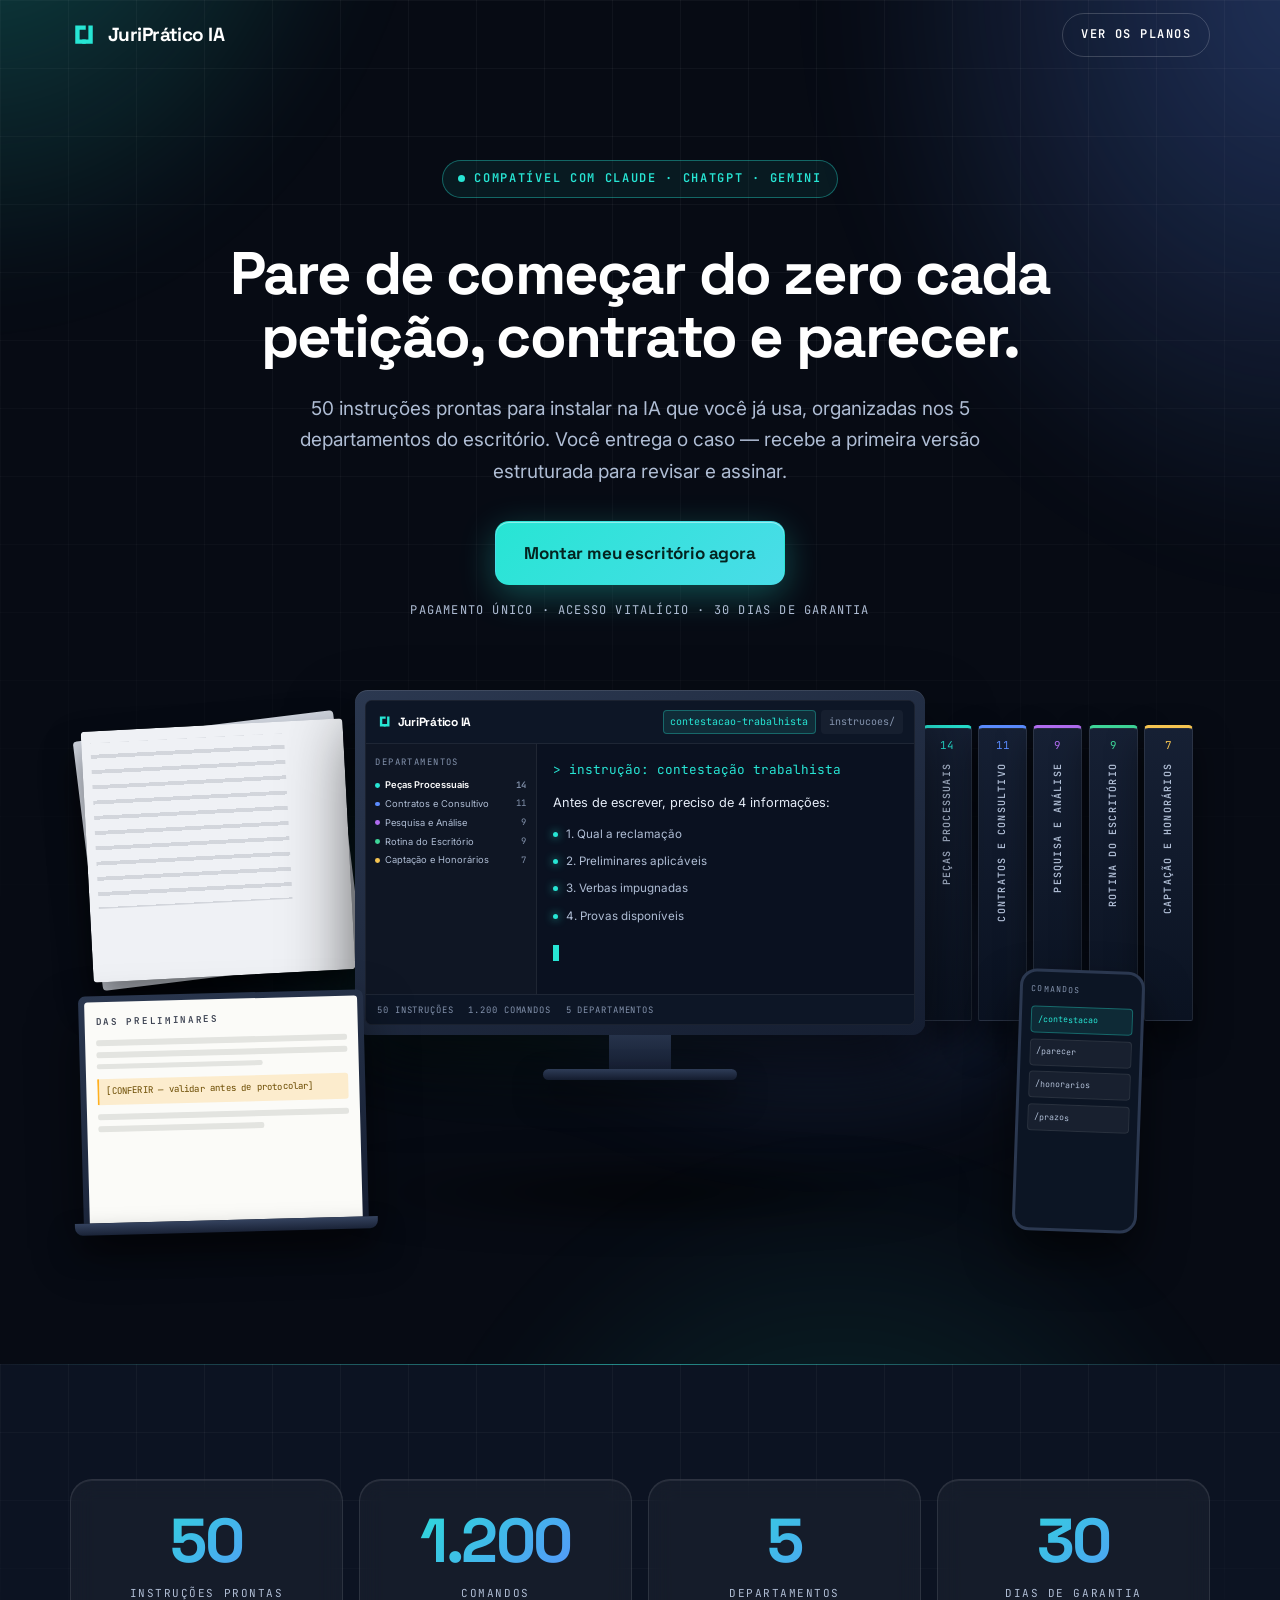
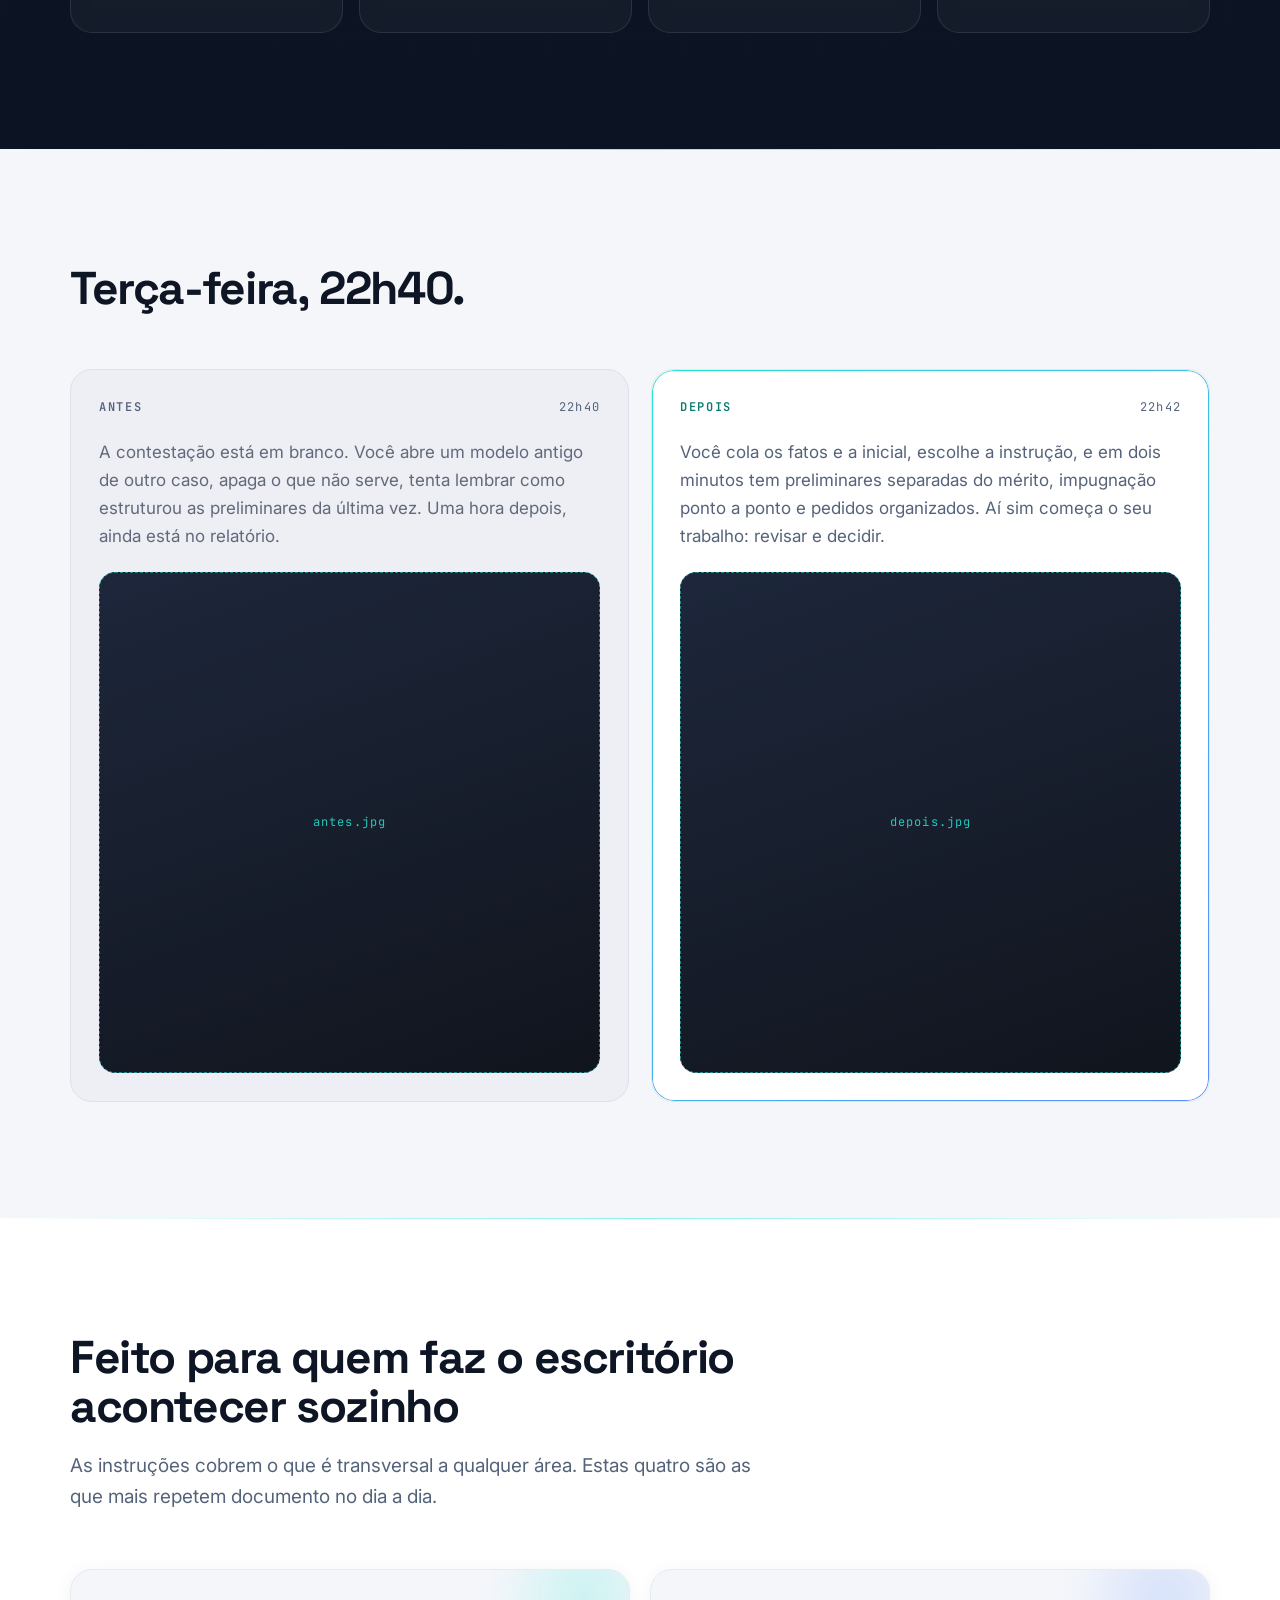
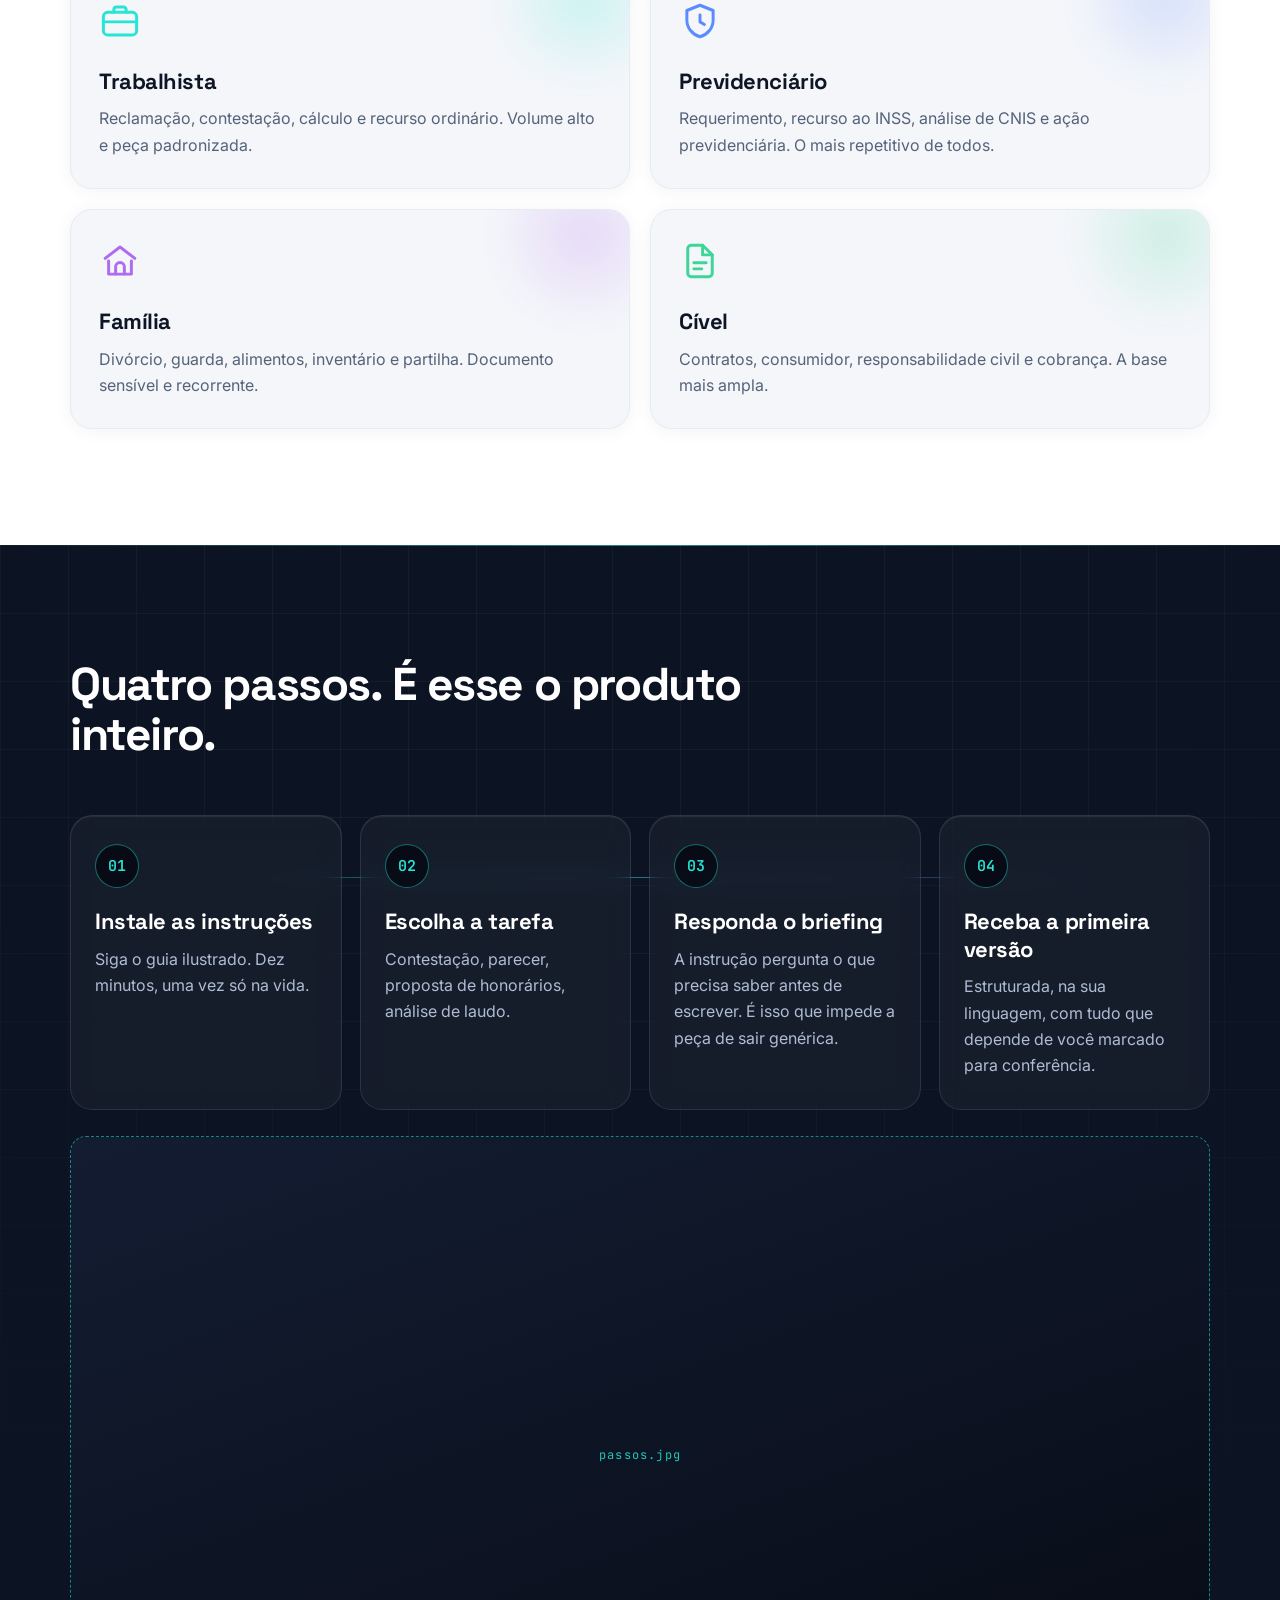
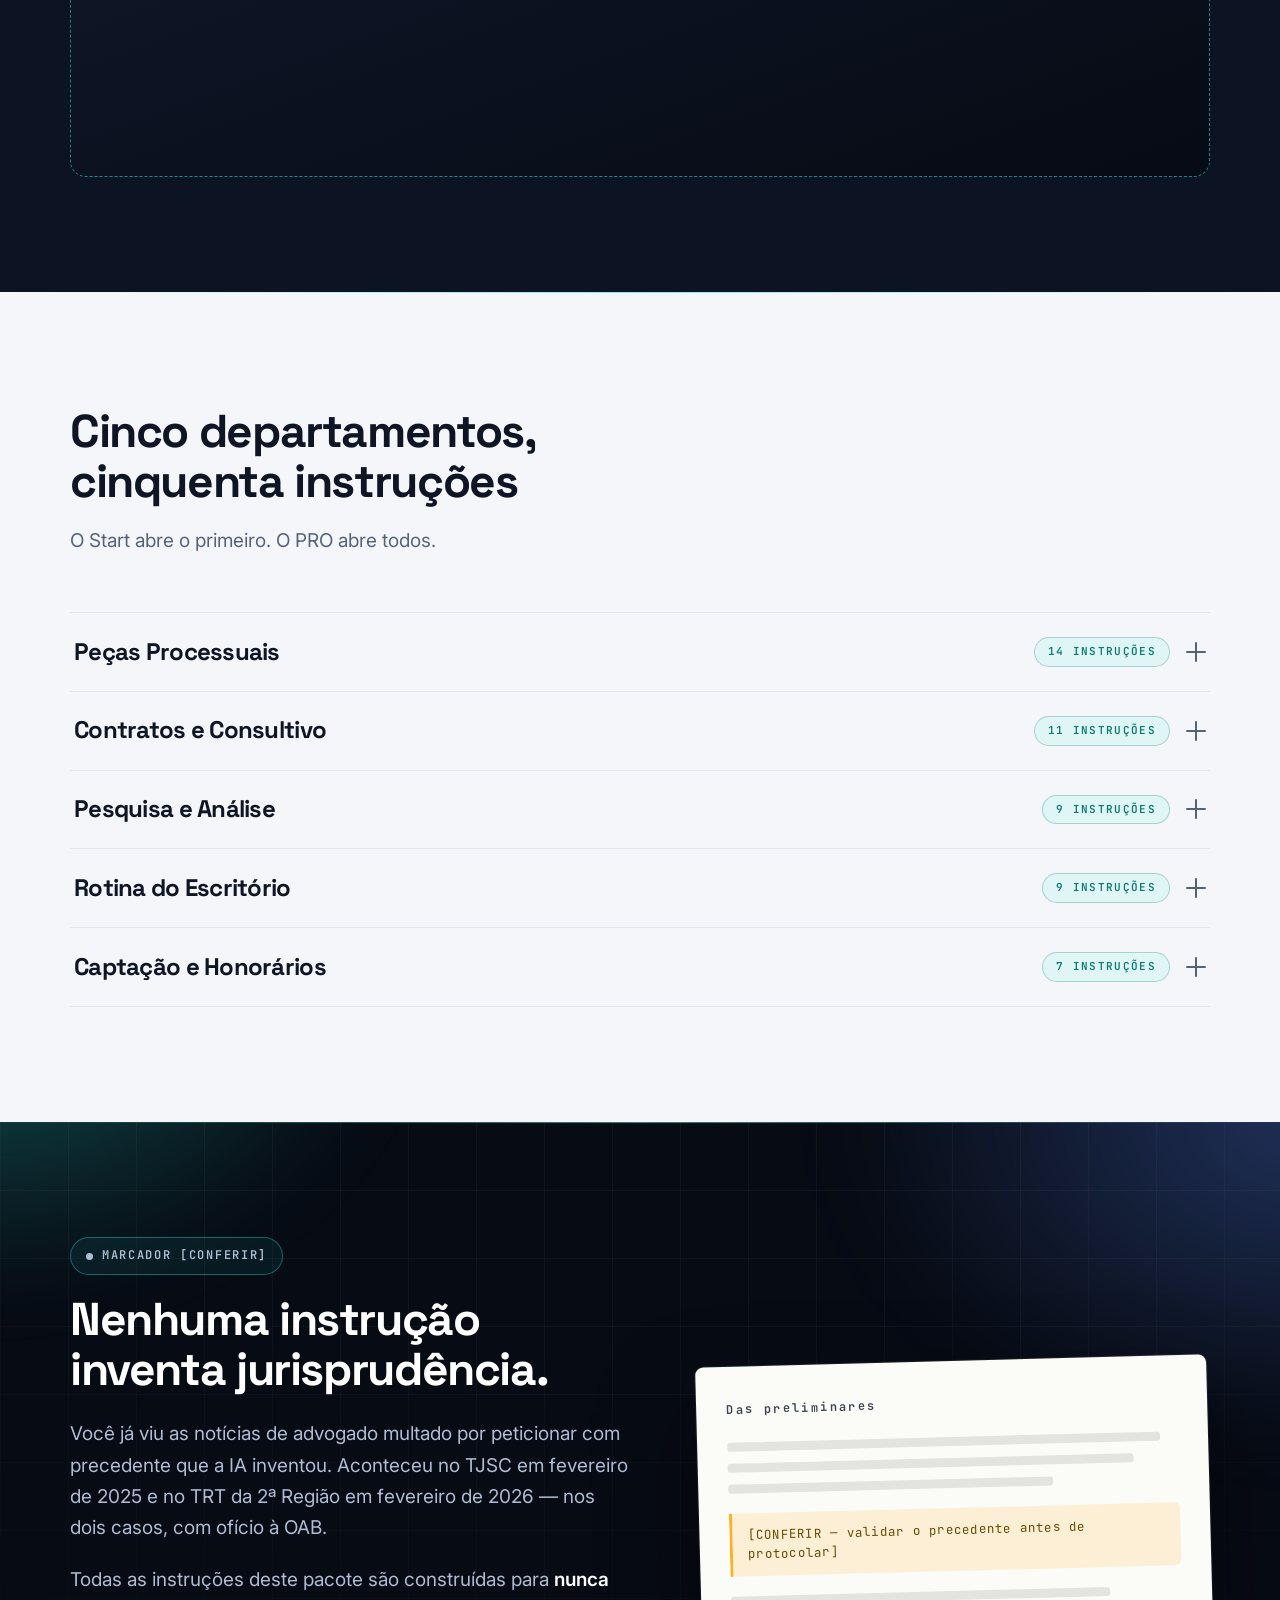
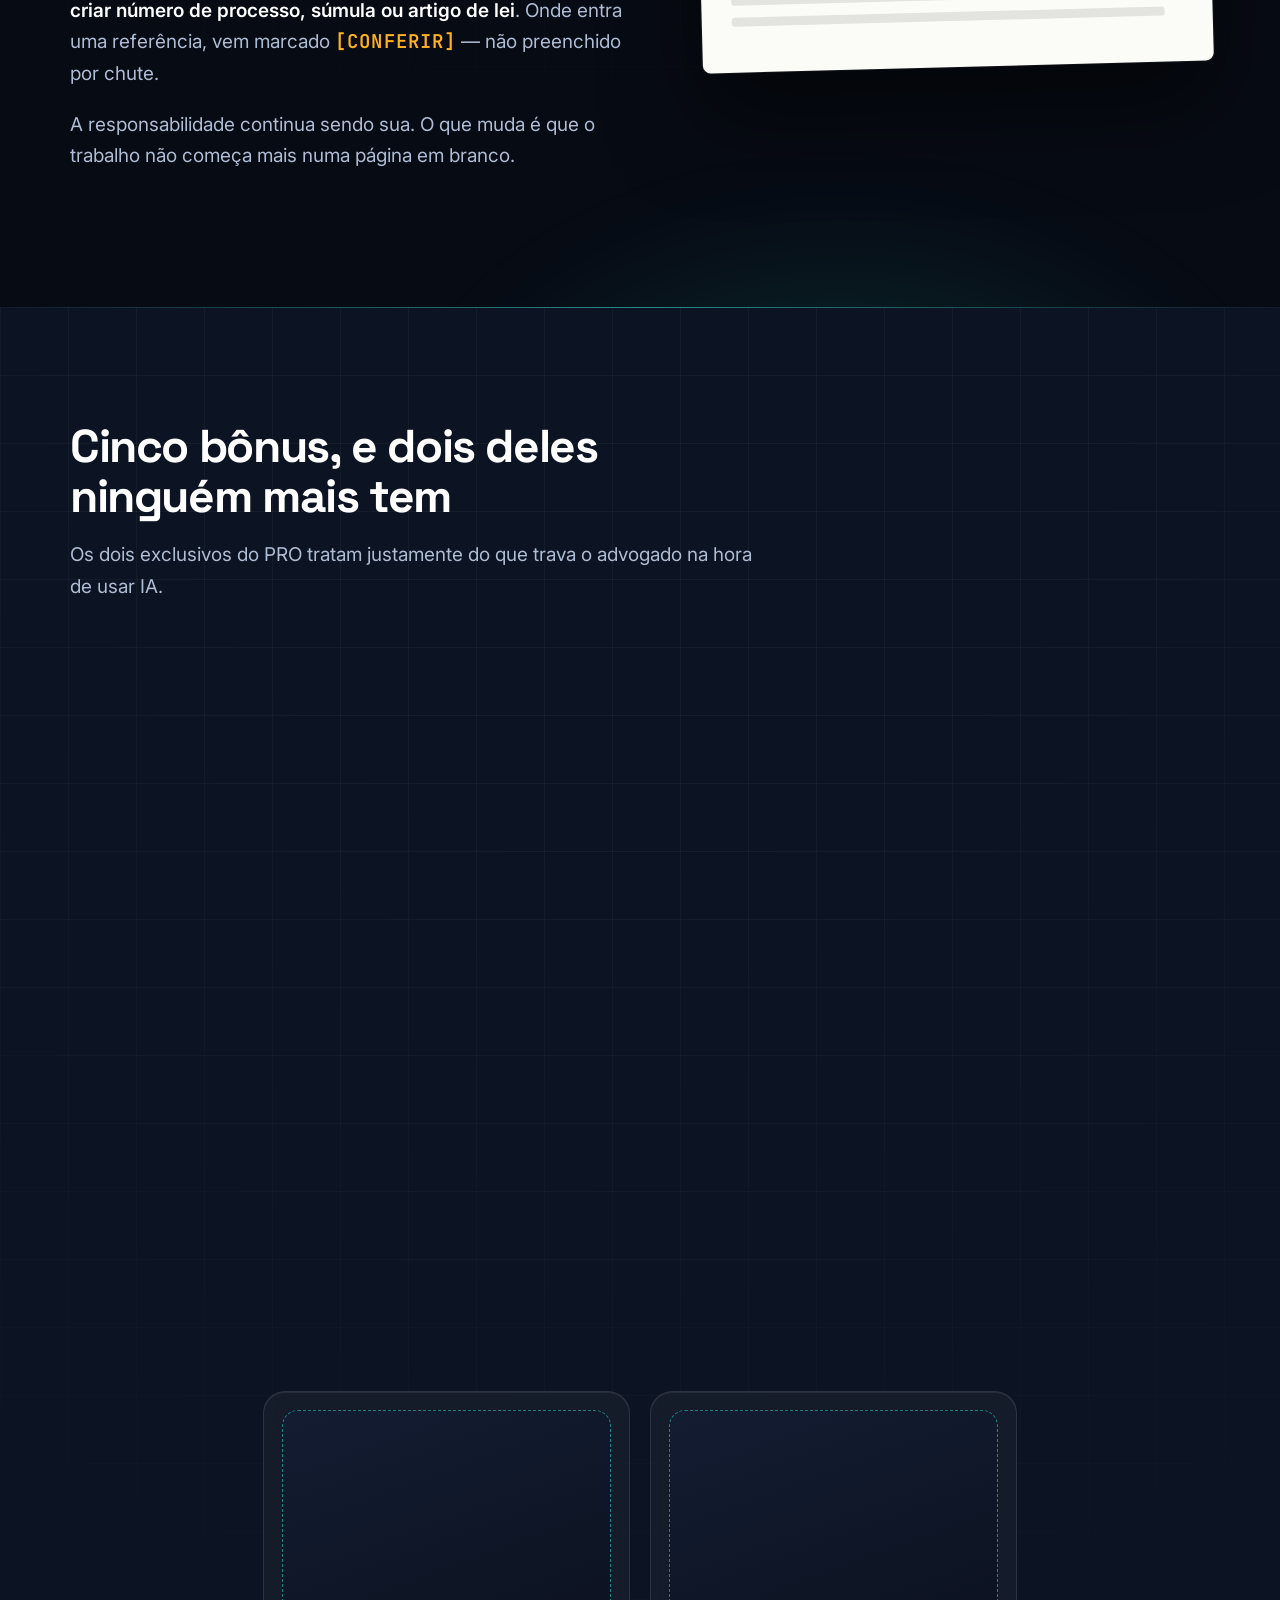
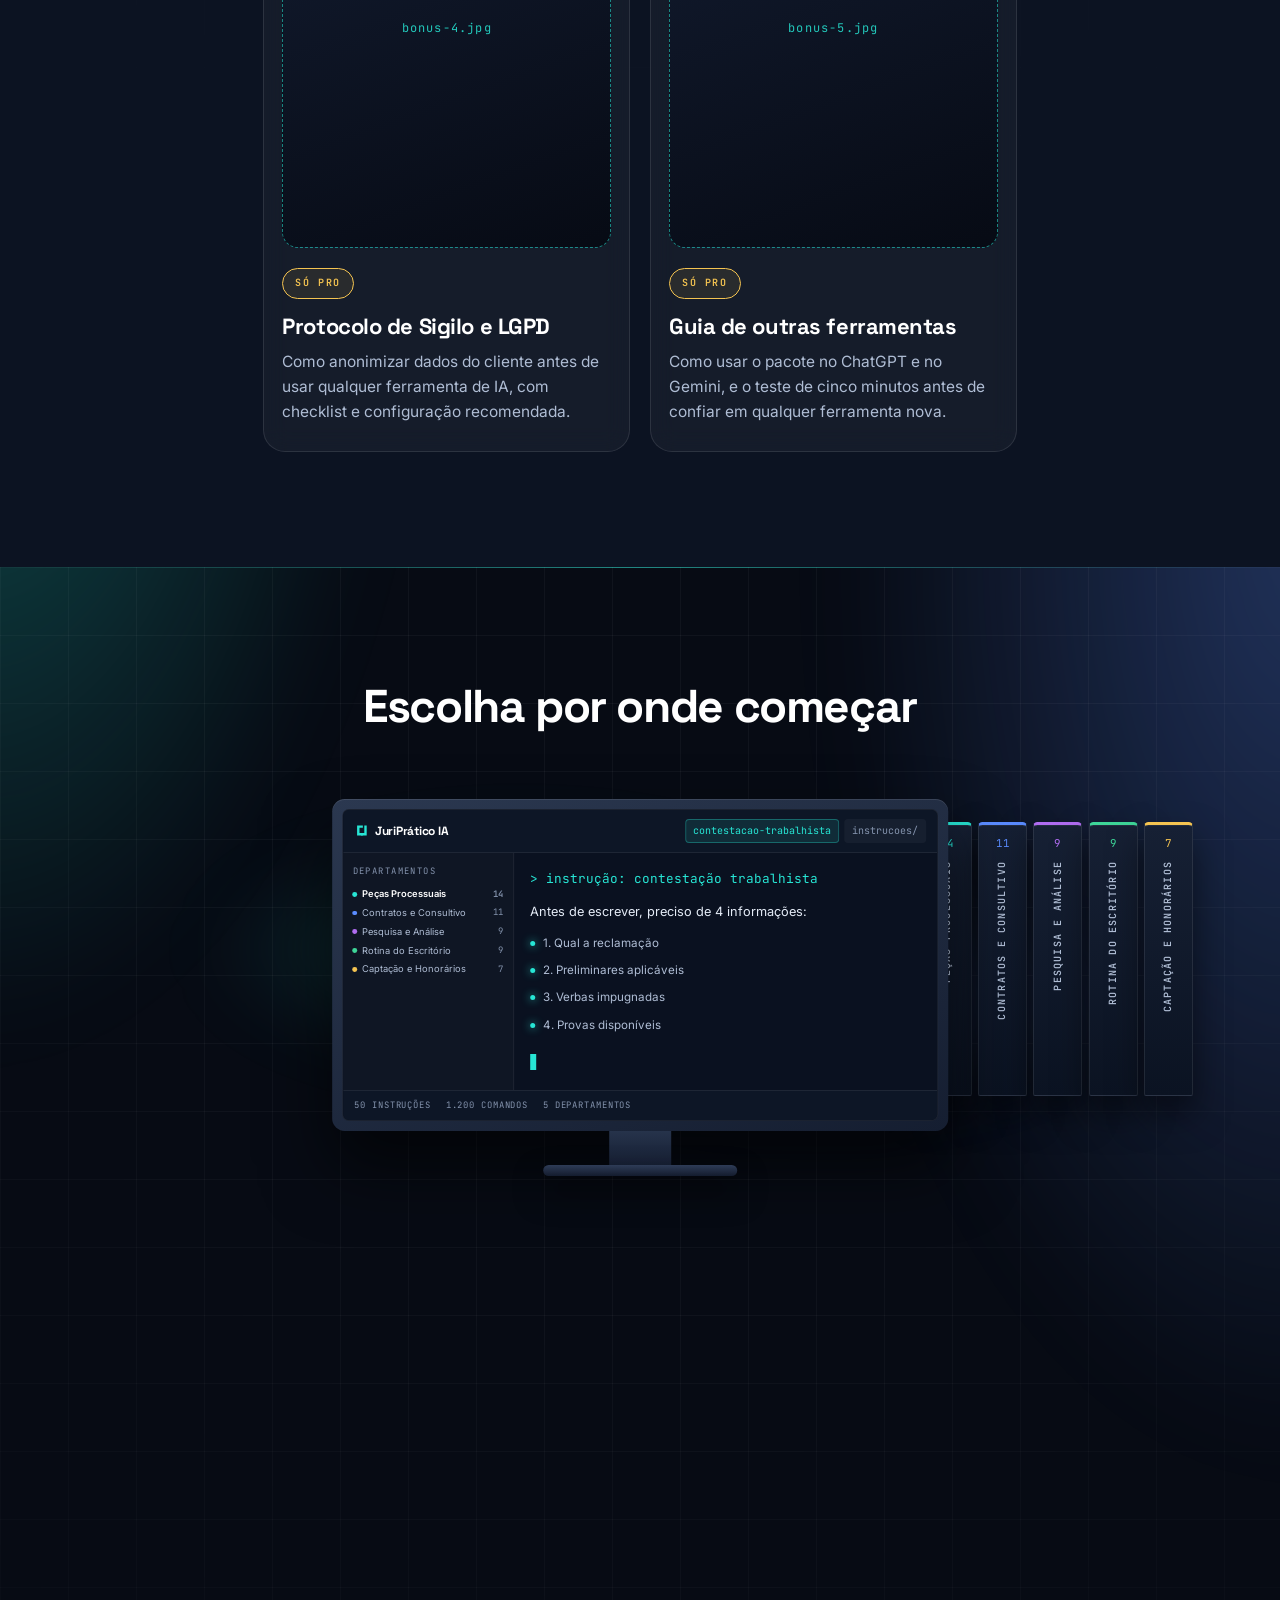
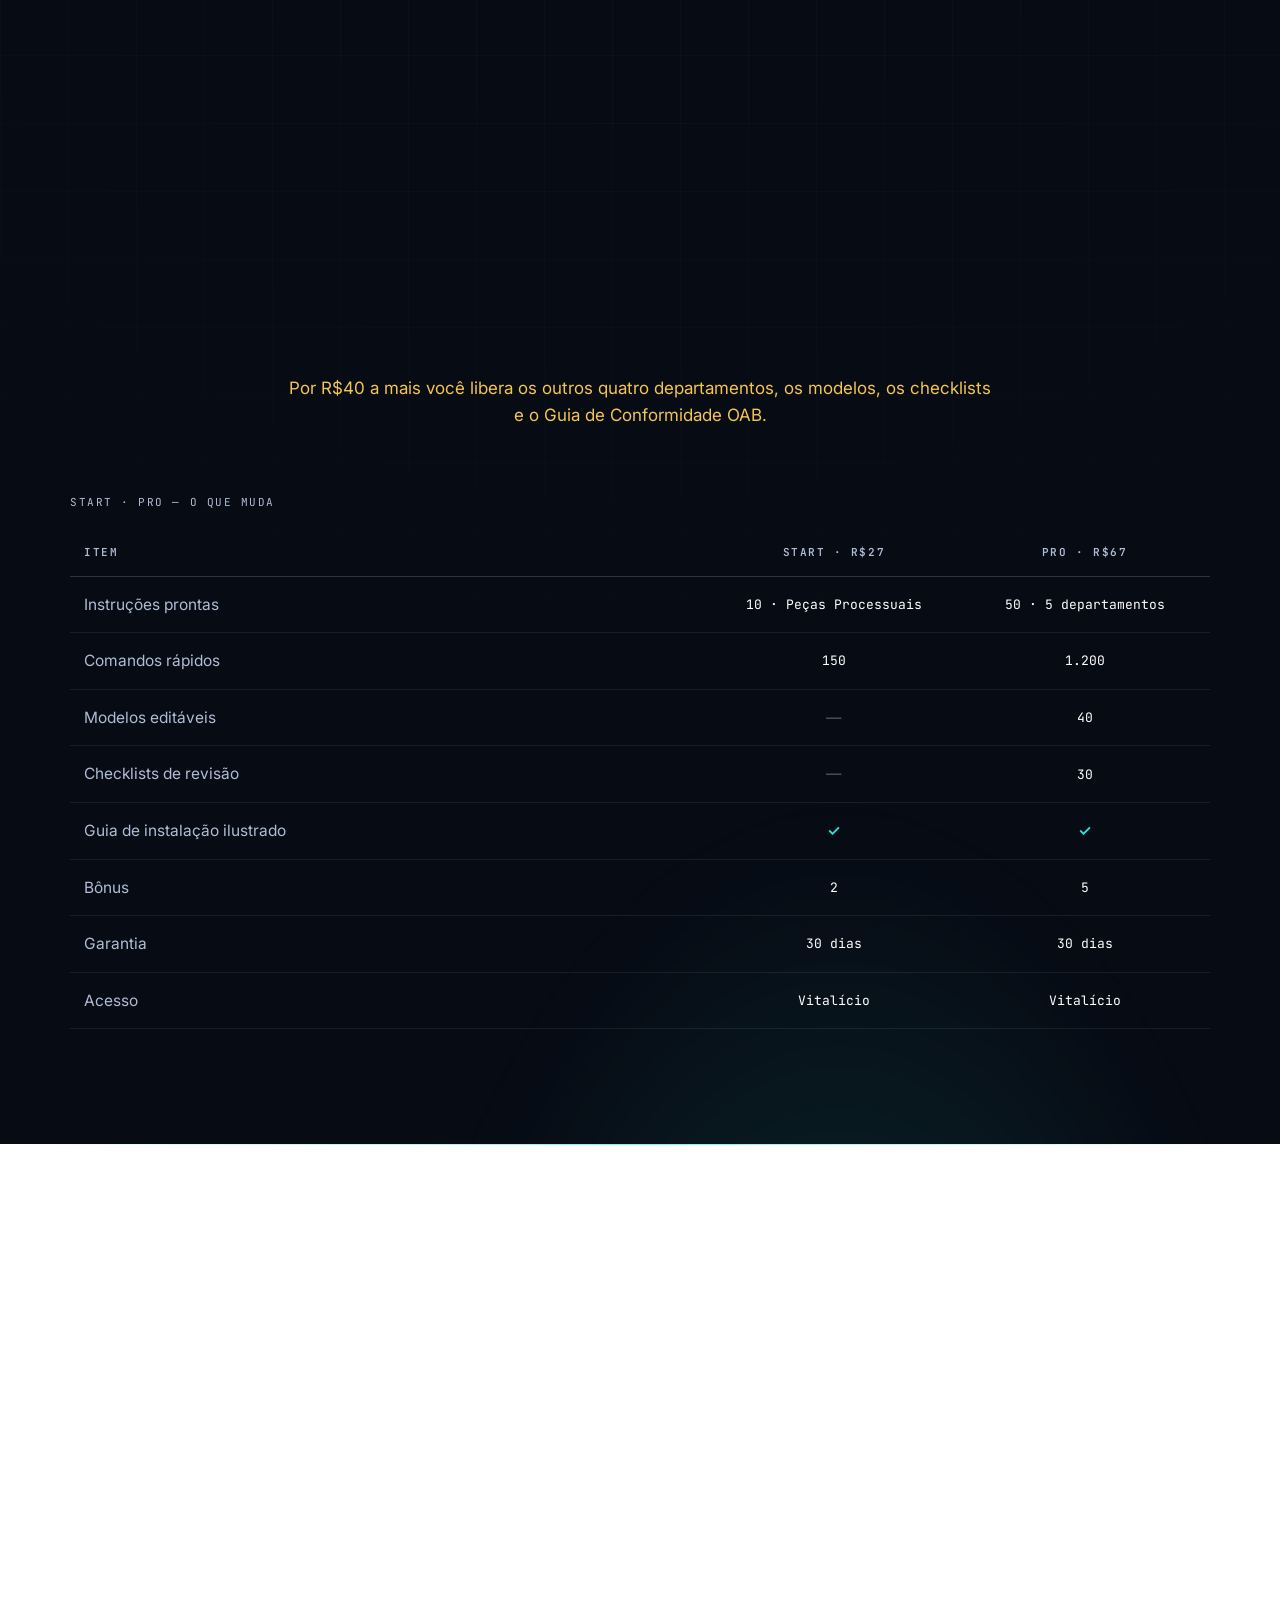
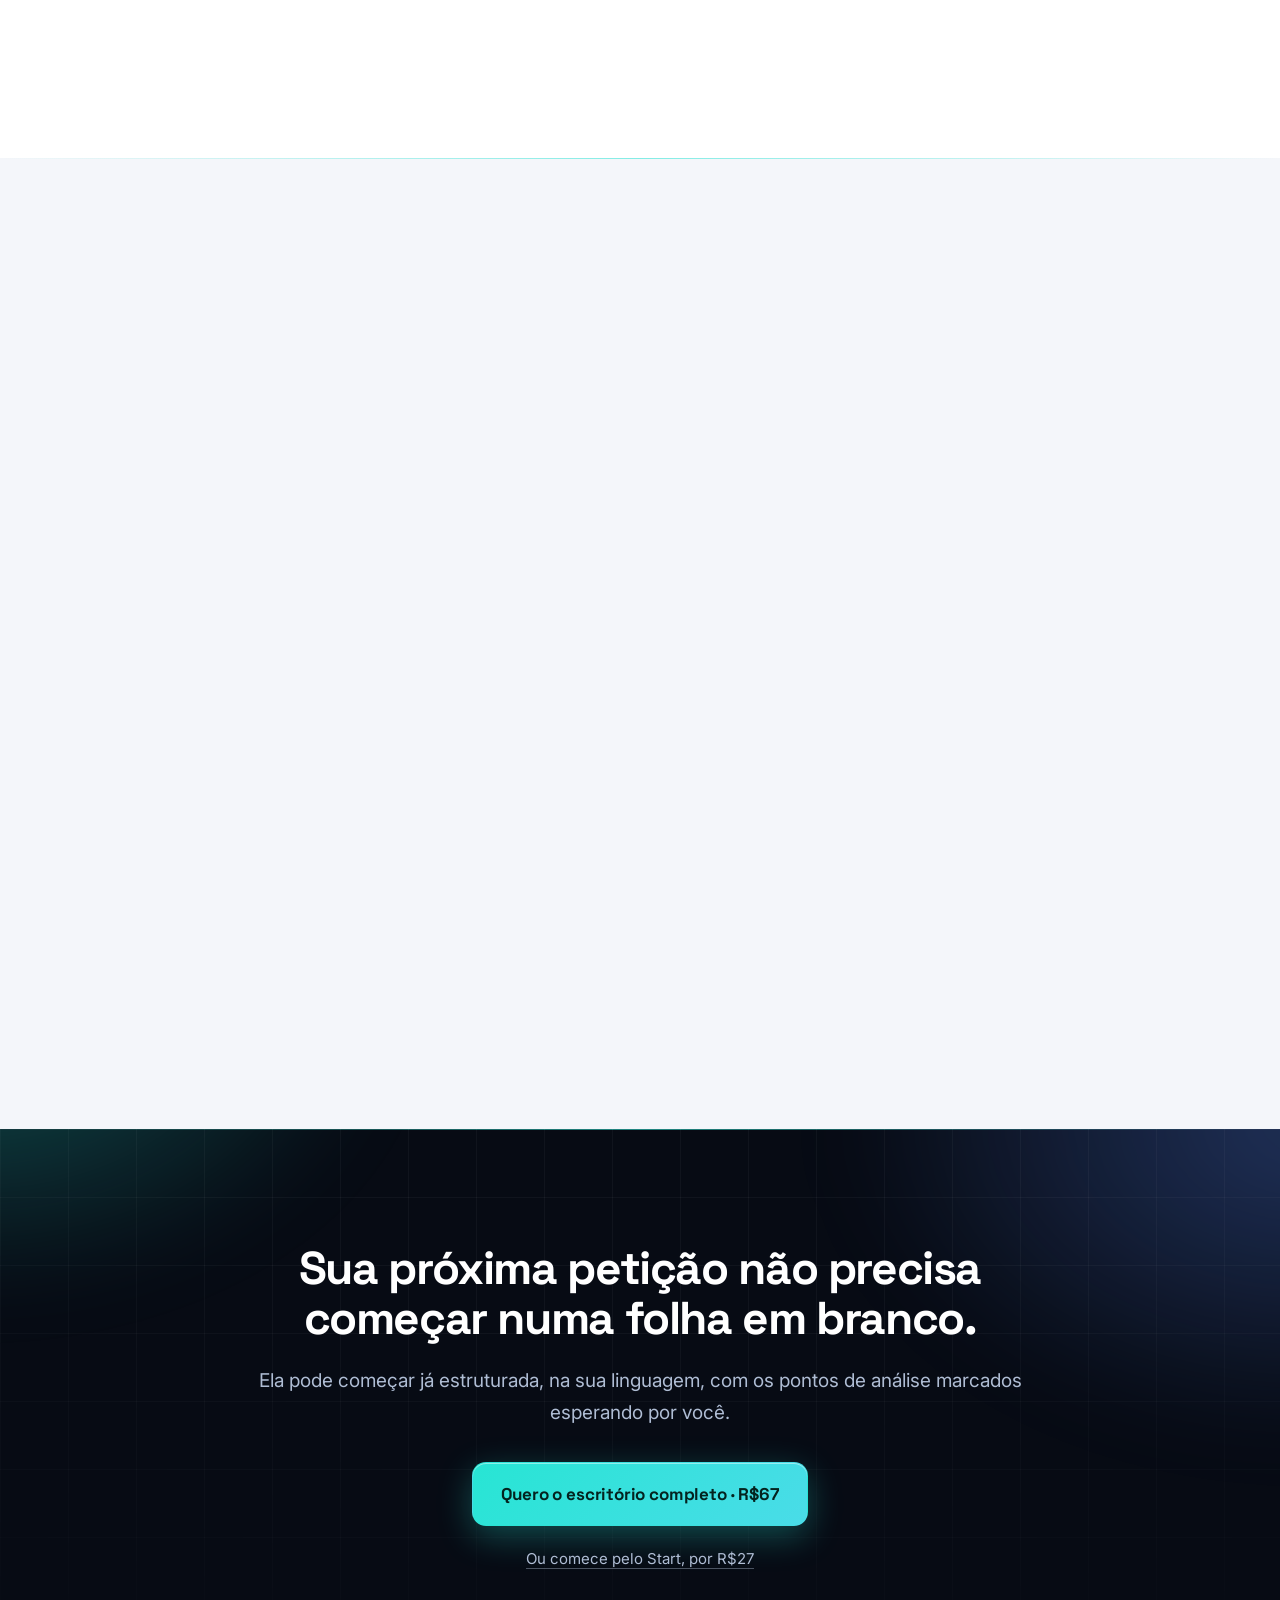
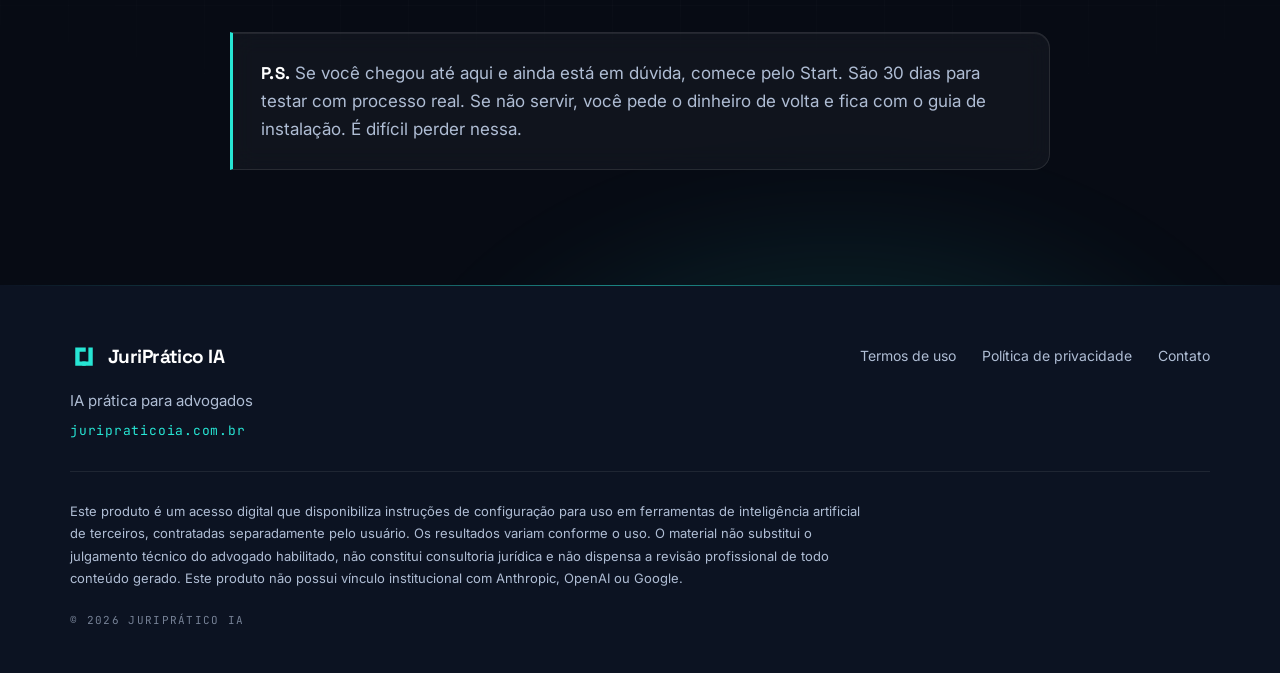
==== commit 94de8051: "Let a hero photo take over from the HTML scene Adds HERO_FOTO to the config block at the top of app." ====
--- a/index.html
+++ b/index.html
@@ -51,8 +51,11 @@
       </div>
     </div>
 
-    <!-- Cena de produto em HTML/CSS. Para trocar por foto, use hero-produto.jpg (16:10) no lugar deste bloco. -->
+    <!-- Aponte HERO_FOTO (topo do app.js) para o arquivo e a foto assume o lugar da cena
+         em HTML/CSS. Com HERO_FOTO = null, vale a cena. -->
     <div class="hero-cena">
+      <img class="hero-foto" id="hero-foto" width="2000" height="1080" hidden
+           alt="Mesa de trabalho de advogado: um monitor exibe o painel do JuriPrático IA com as categorias Peças, Contratos, Pesquisa e Honorários, ao lado de pastas de processo etiquetadas por departamento, pilhas de documentos, notebook, tablet e celulares.">
       <div class="cena rv" role="img" aria-label="Um monitor com o painel do JuriPrático IA: os cinco departamentos na lateral e a instrução de contestação trabalhista perguntando quatro informações antes de escrever. Ao redor, as lombadas dos departamentos, um notebook com a peça marcada com CONFERIR e um celular com os comandos.">
       <div class="cena-folhas" aria-hidden="true"><span></span><span></span></div>
       <ul class="cena-binders" aria-hidden="true">
--- a/styles.css
+++ b/styles.css
@@ -219,6 +219,7 @@
 .hero .lead{color:var(--t-mid);max-width:60ch;margin:0 auto 34px}
 .hero-cta{display:flex;flex-direction:column;align-items:center}
 .hero-cena{margin-top:clamp(36px,5vw,58px)}
+.hero-foto{width:100%;height:auto;border-radius:18px;box-shadow:0 40px 90px rgba(0,0,0,.55),0 0 0 1px rgba(255,255,255,.07)}
 
 /* terminal */
 .term{
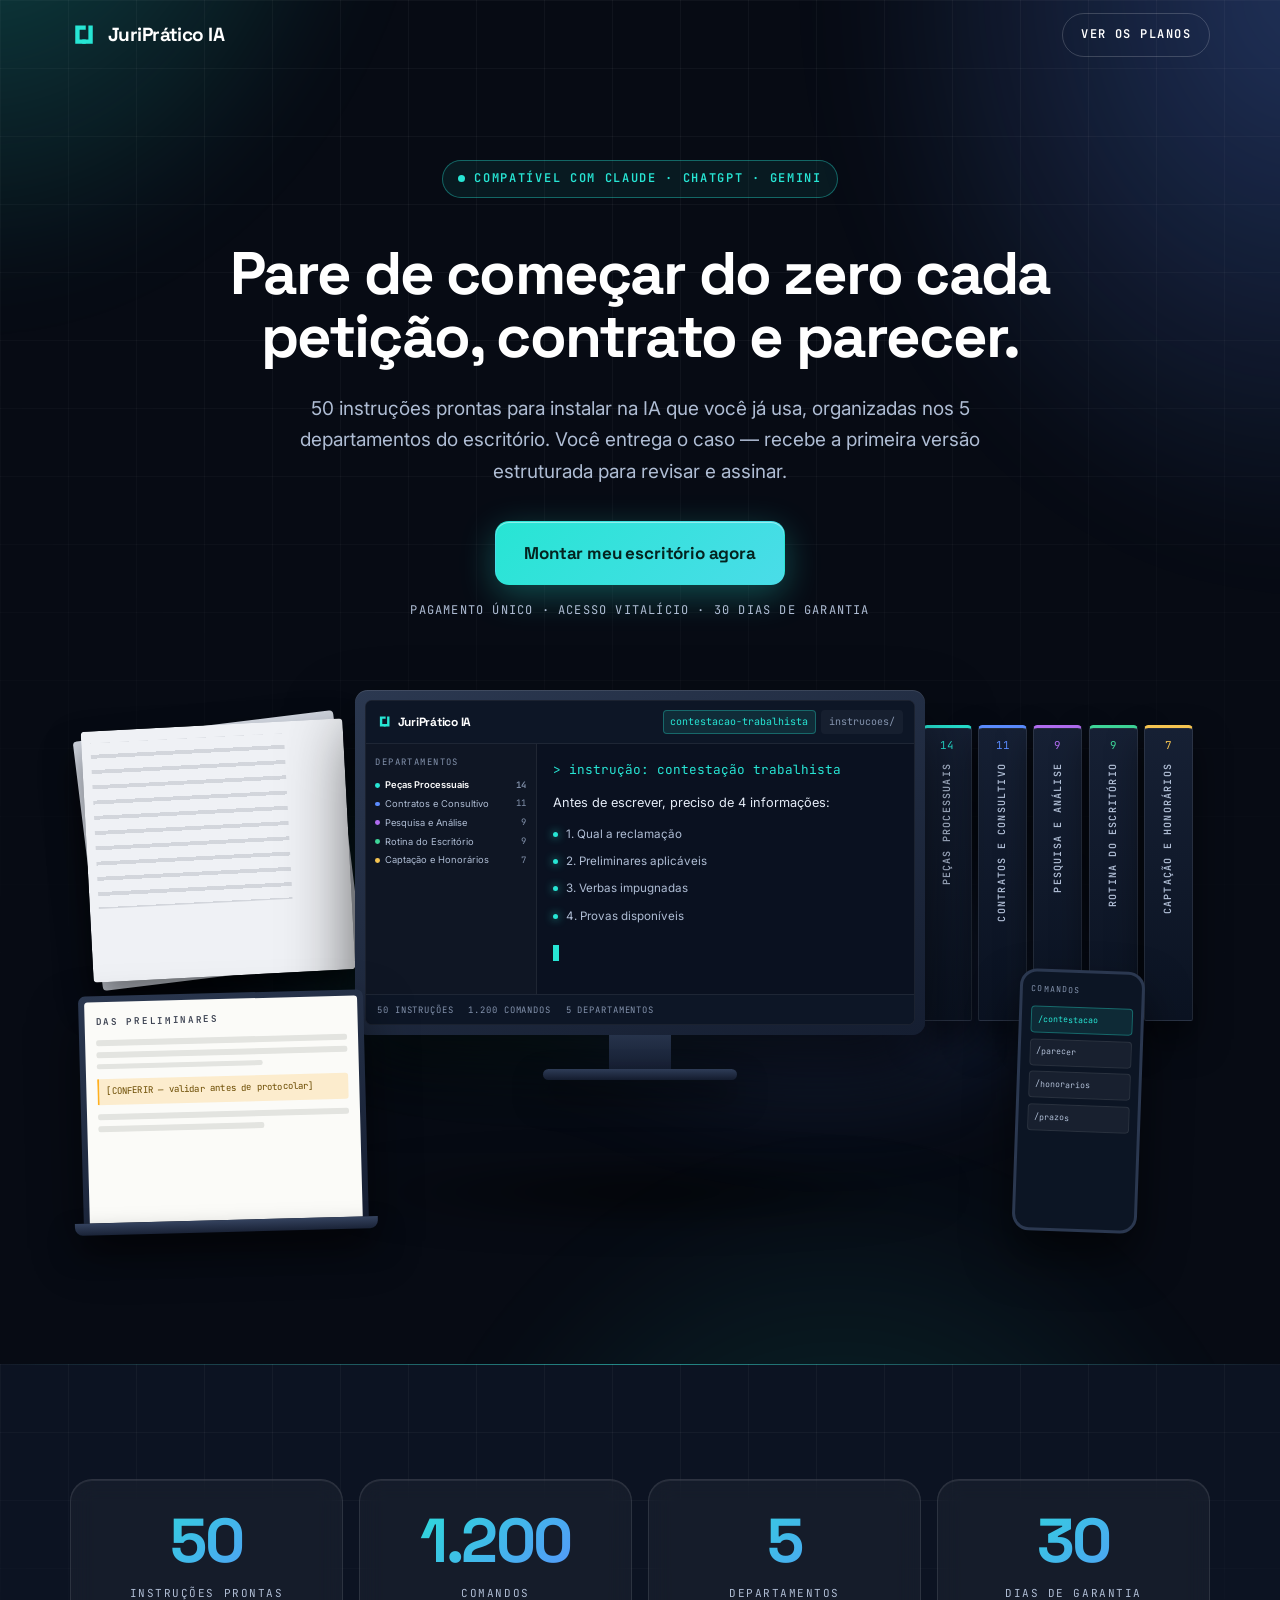
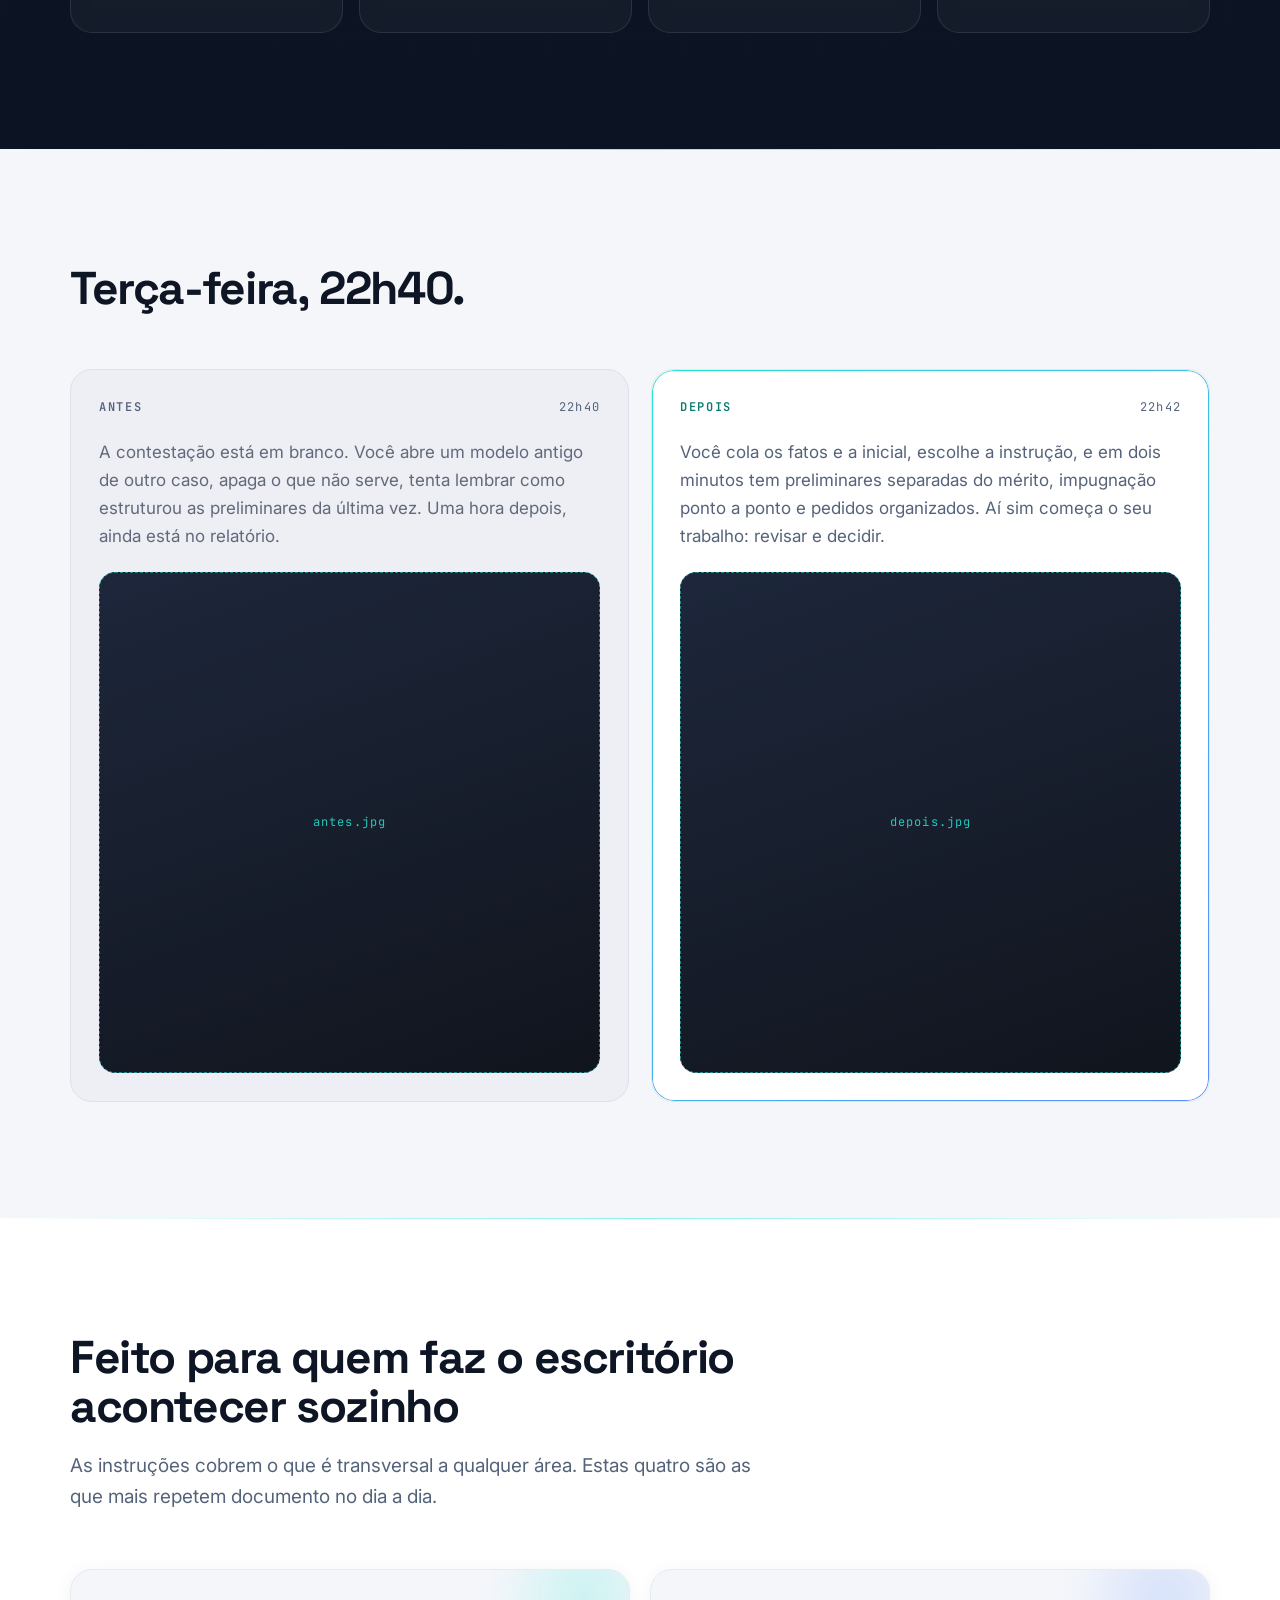
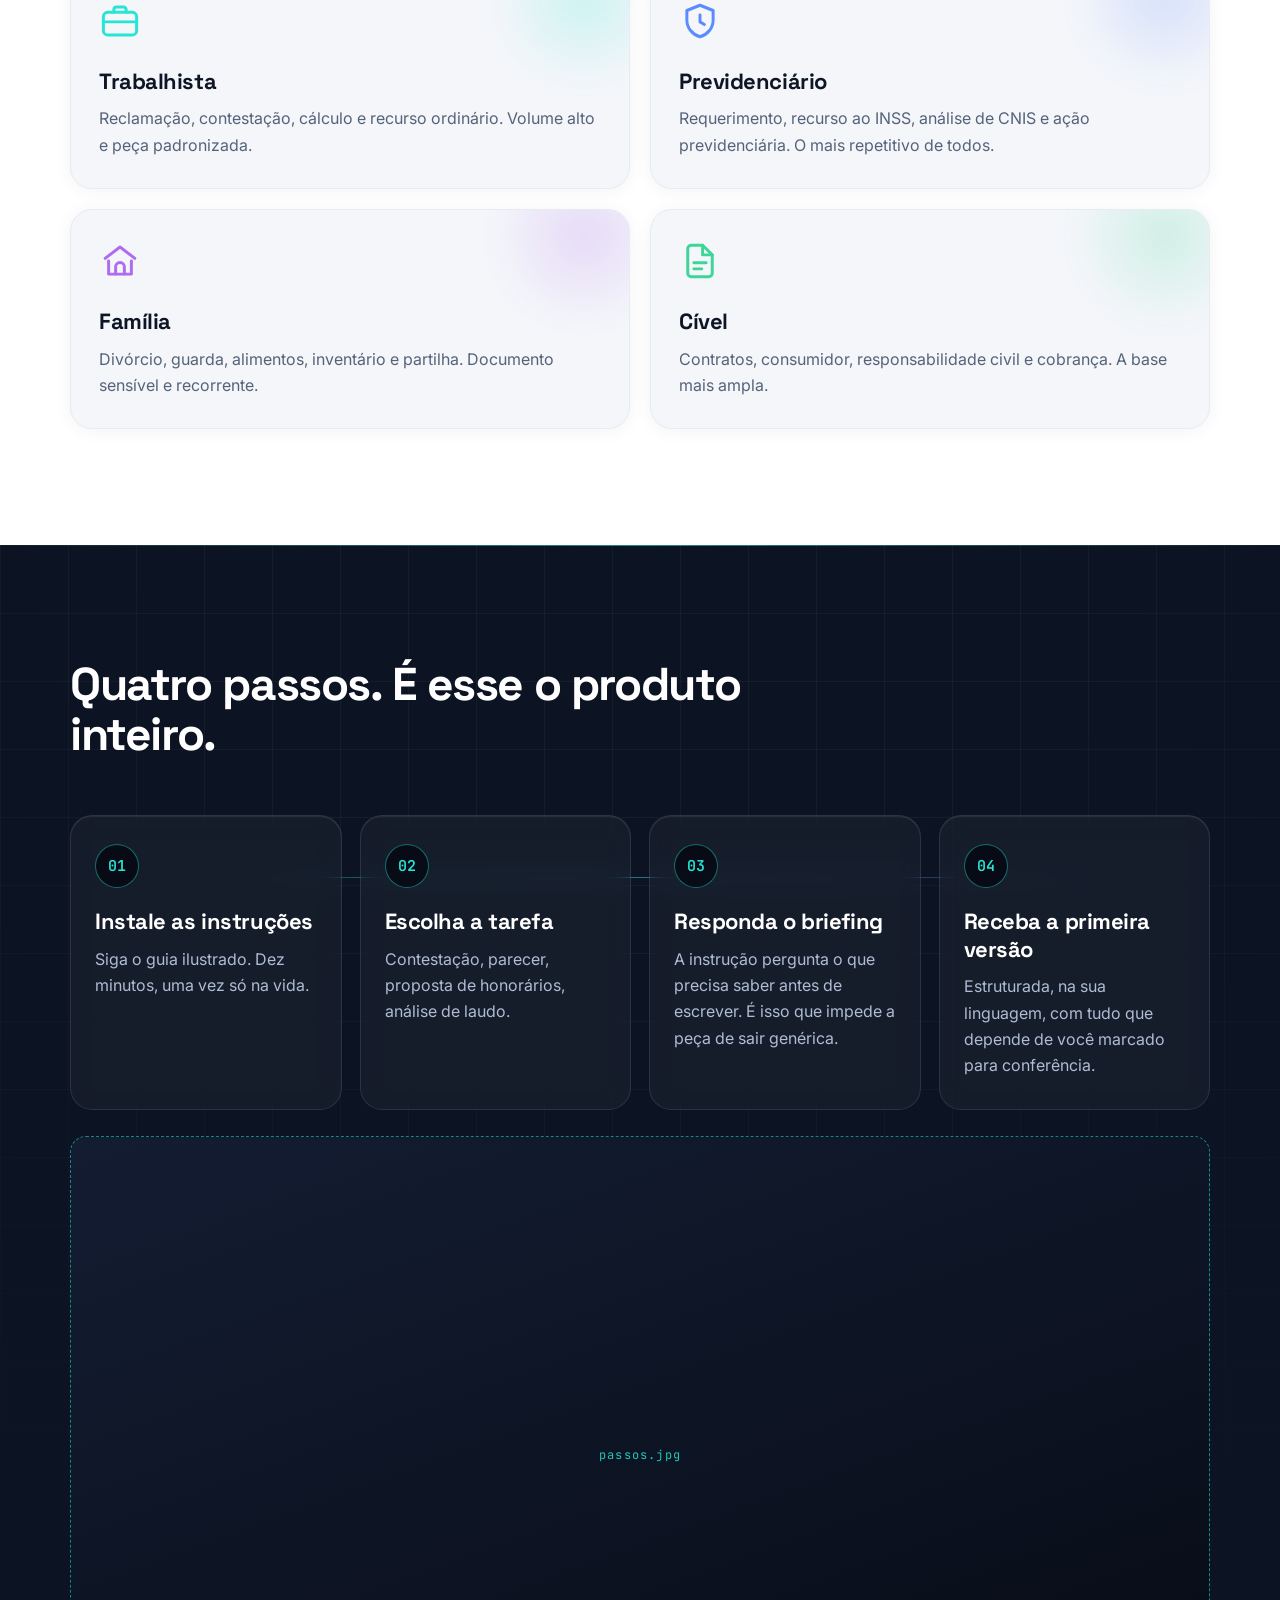
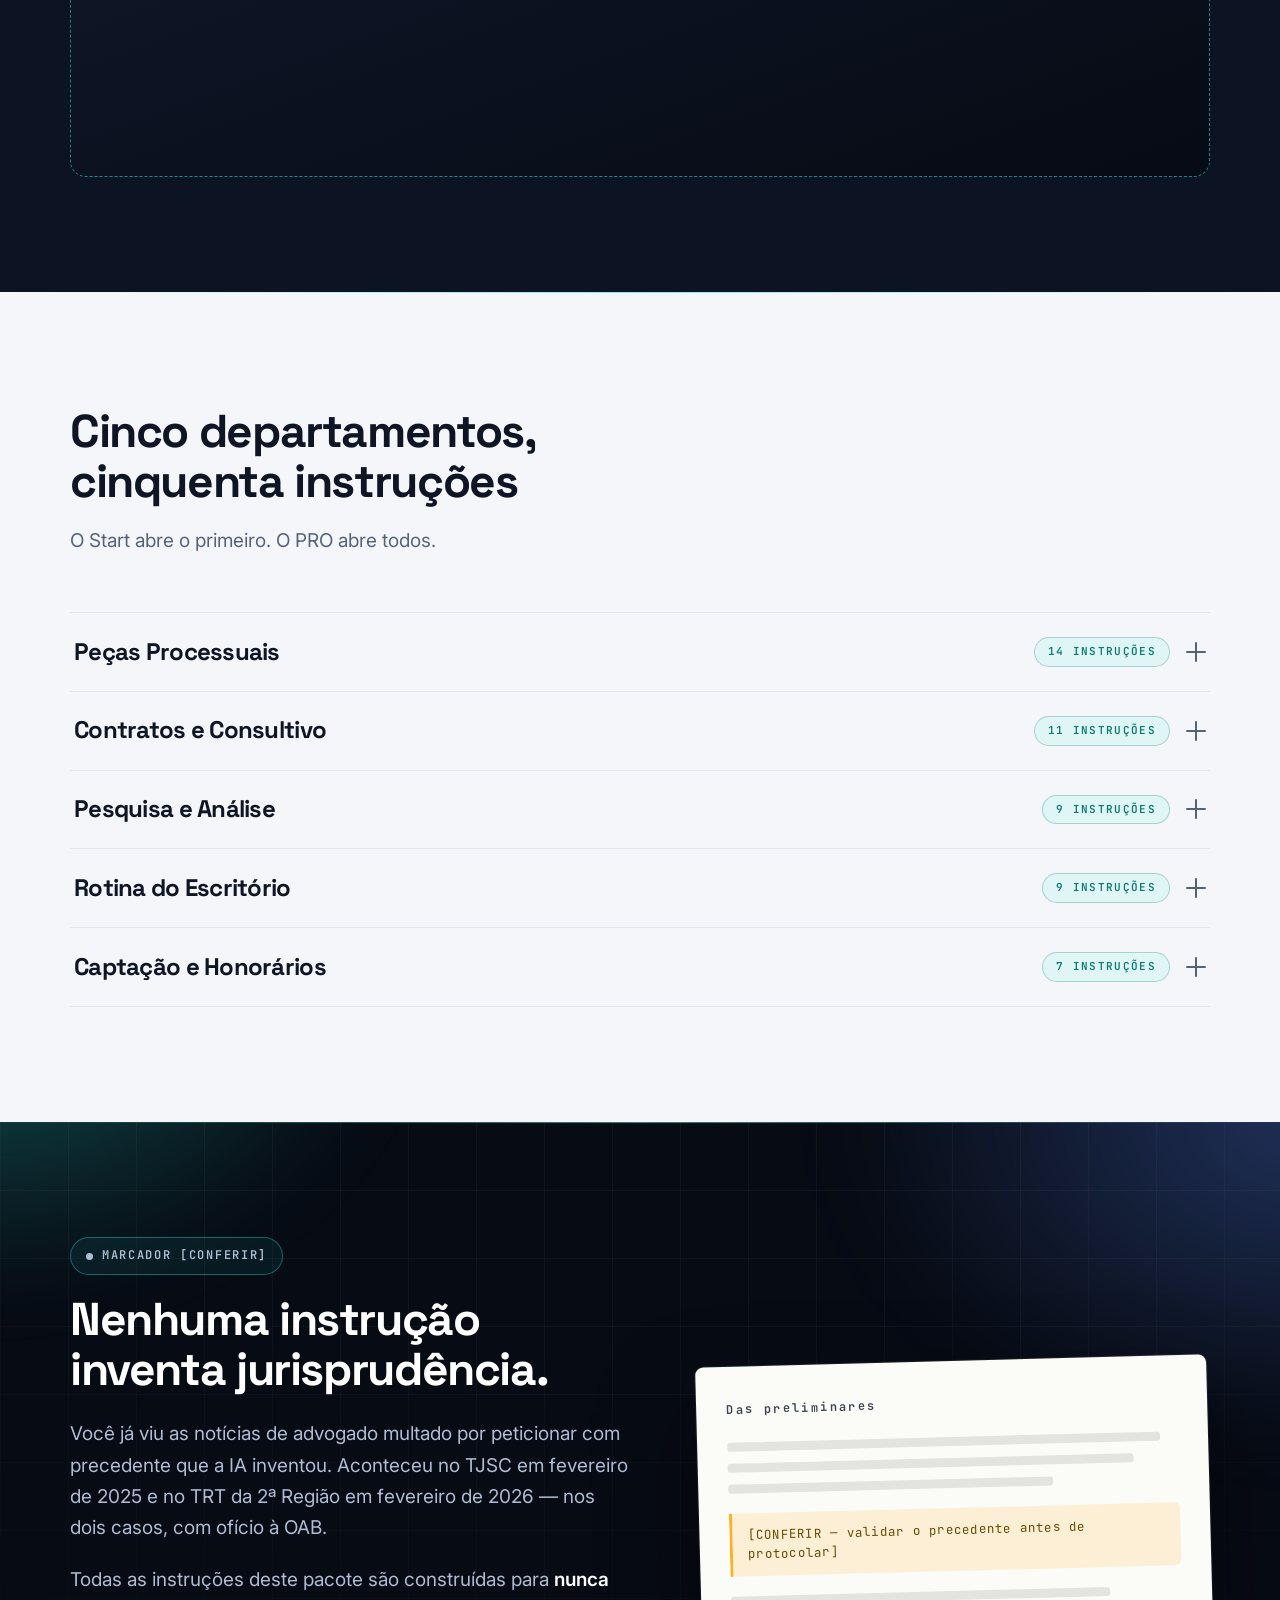
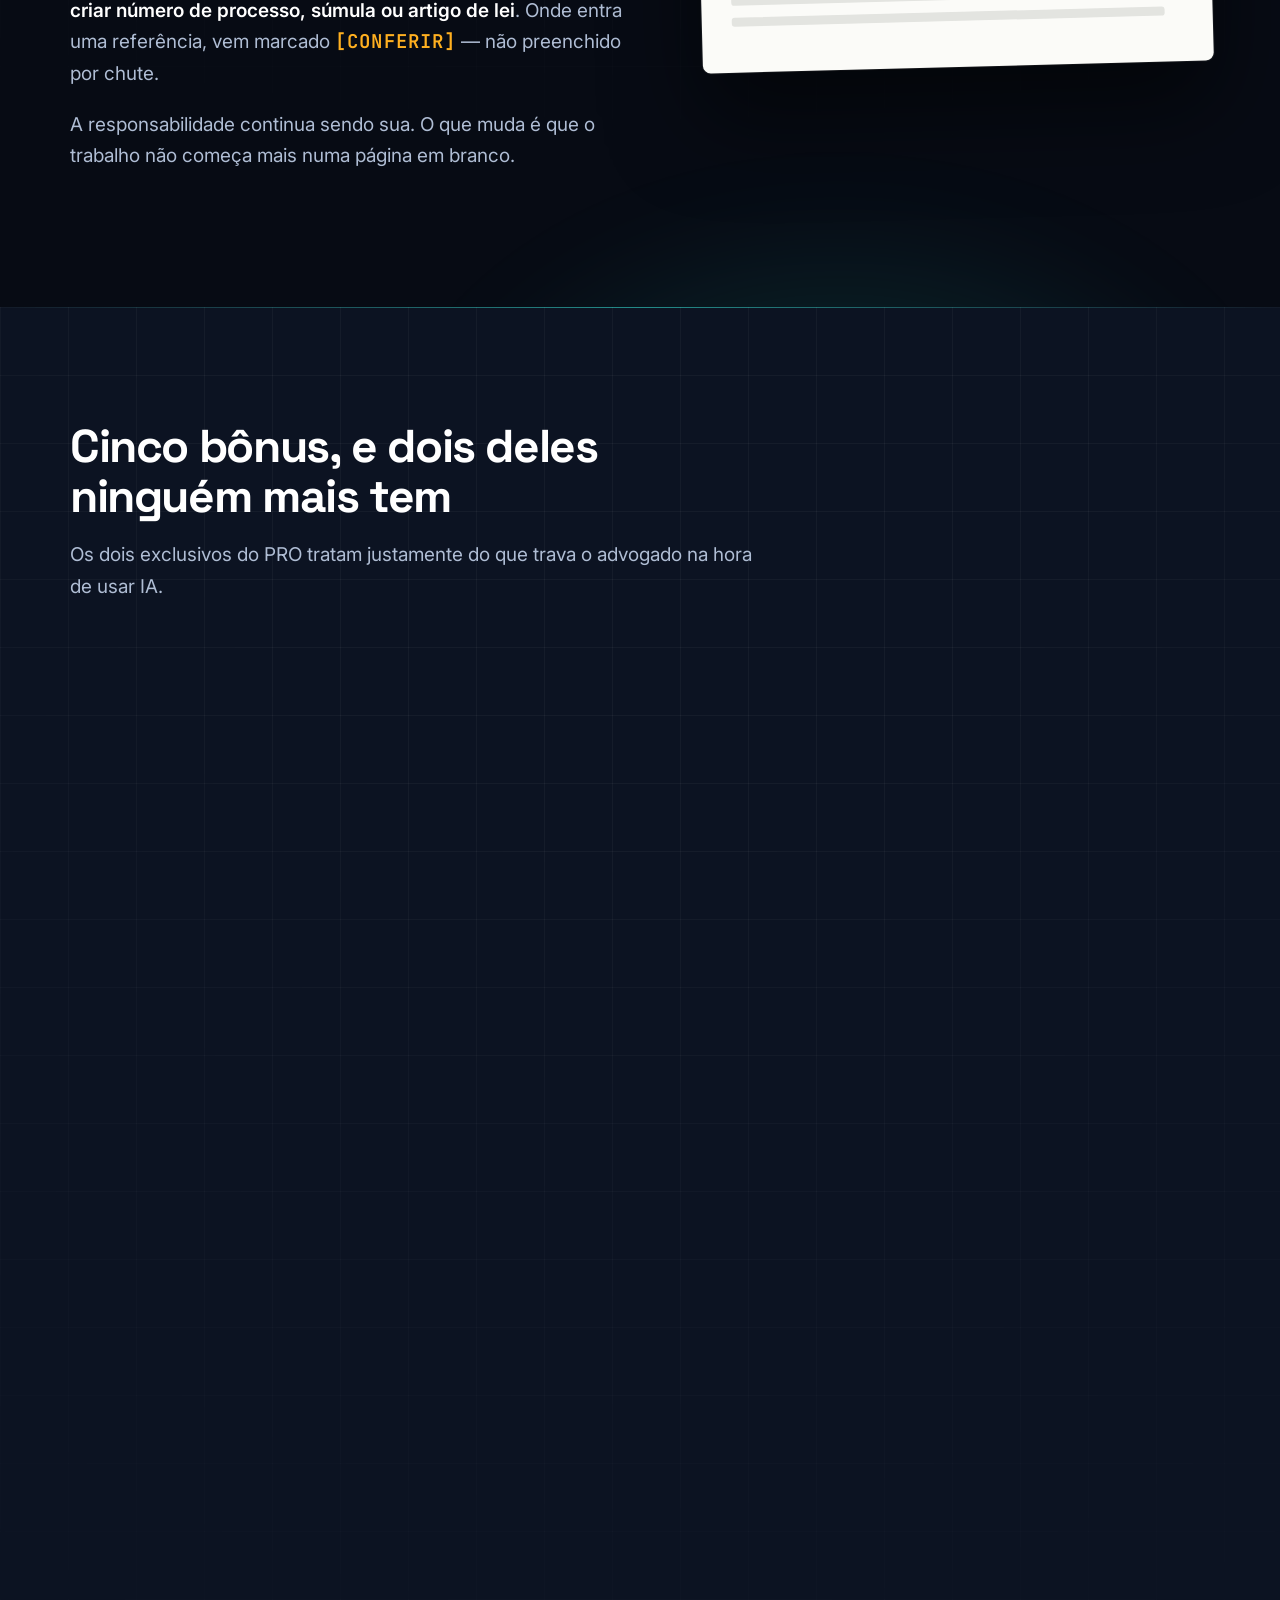
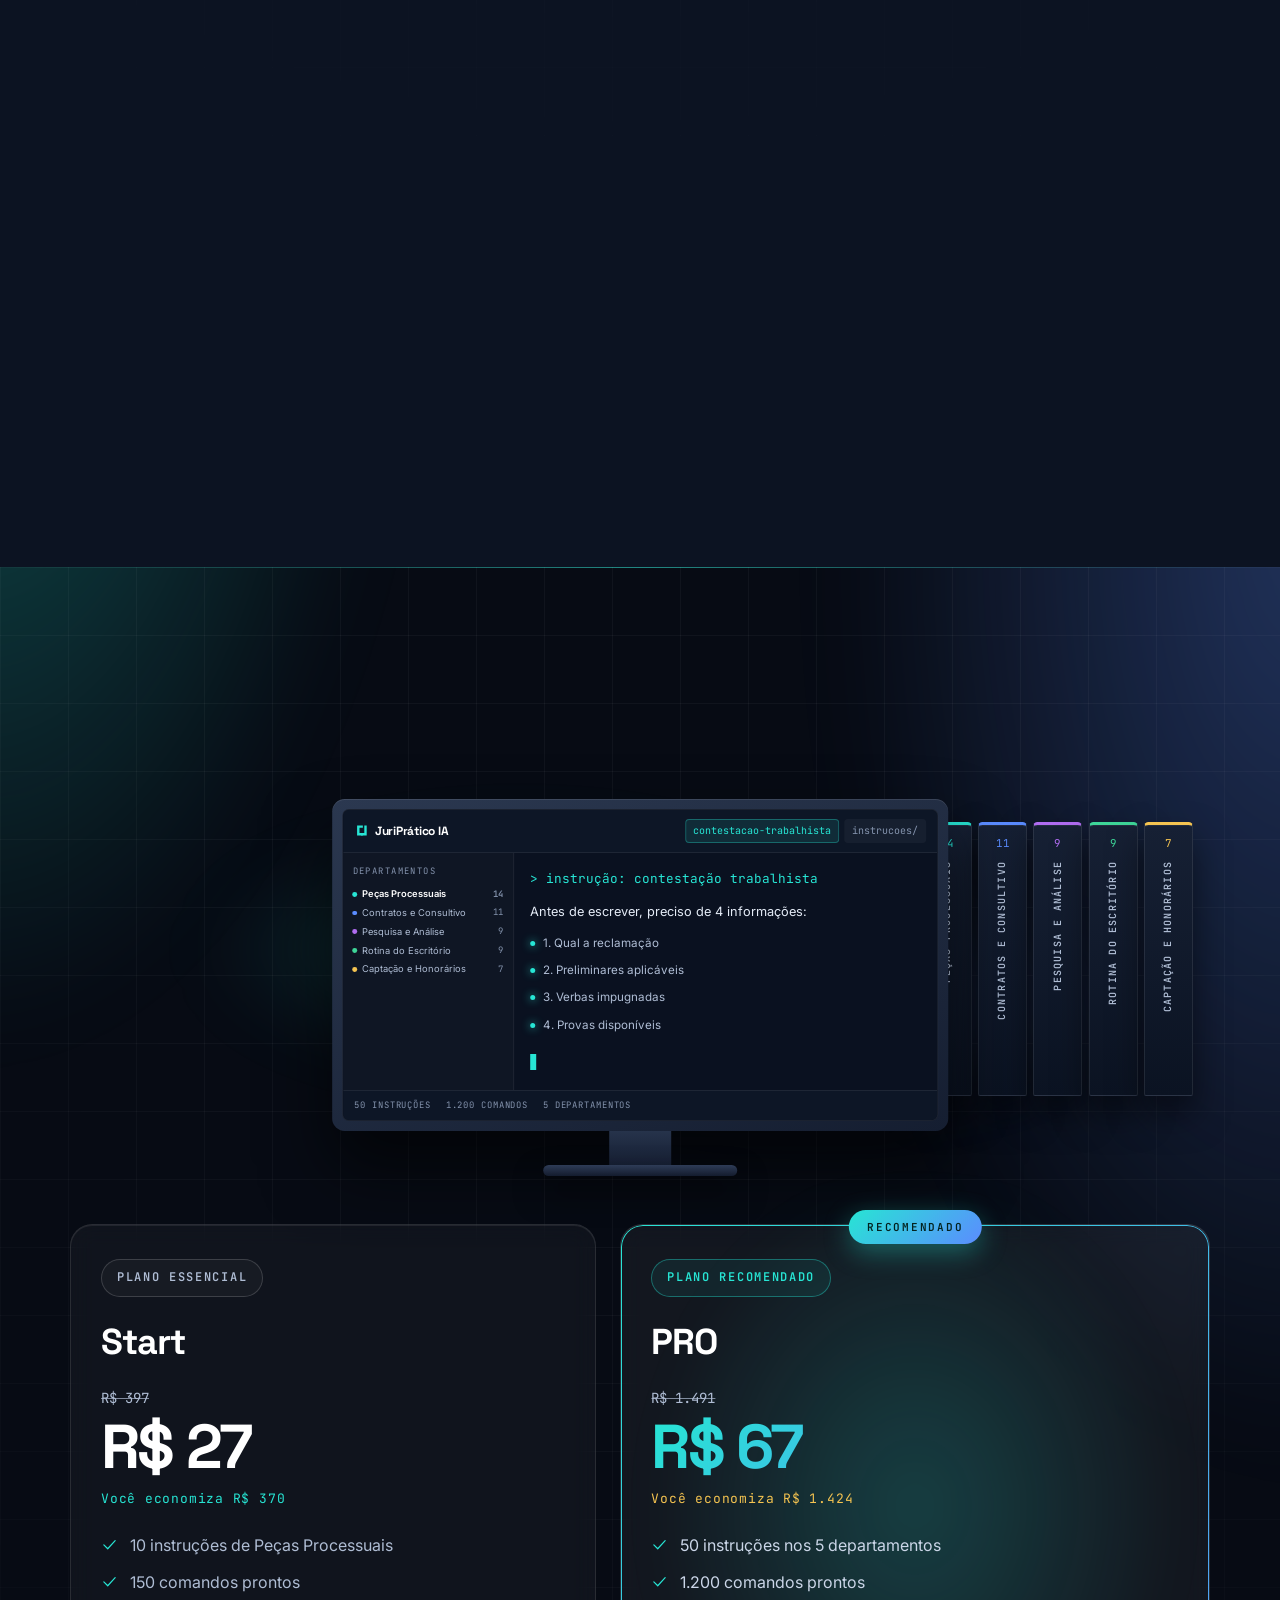
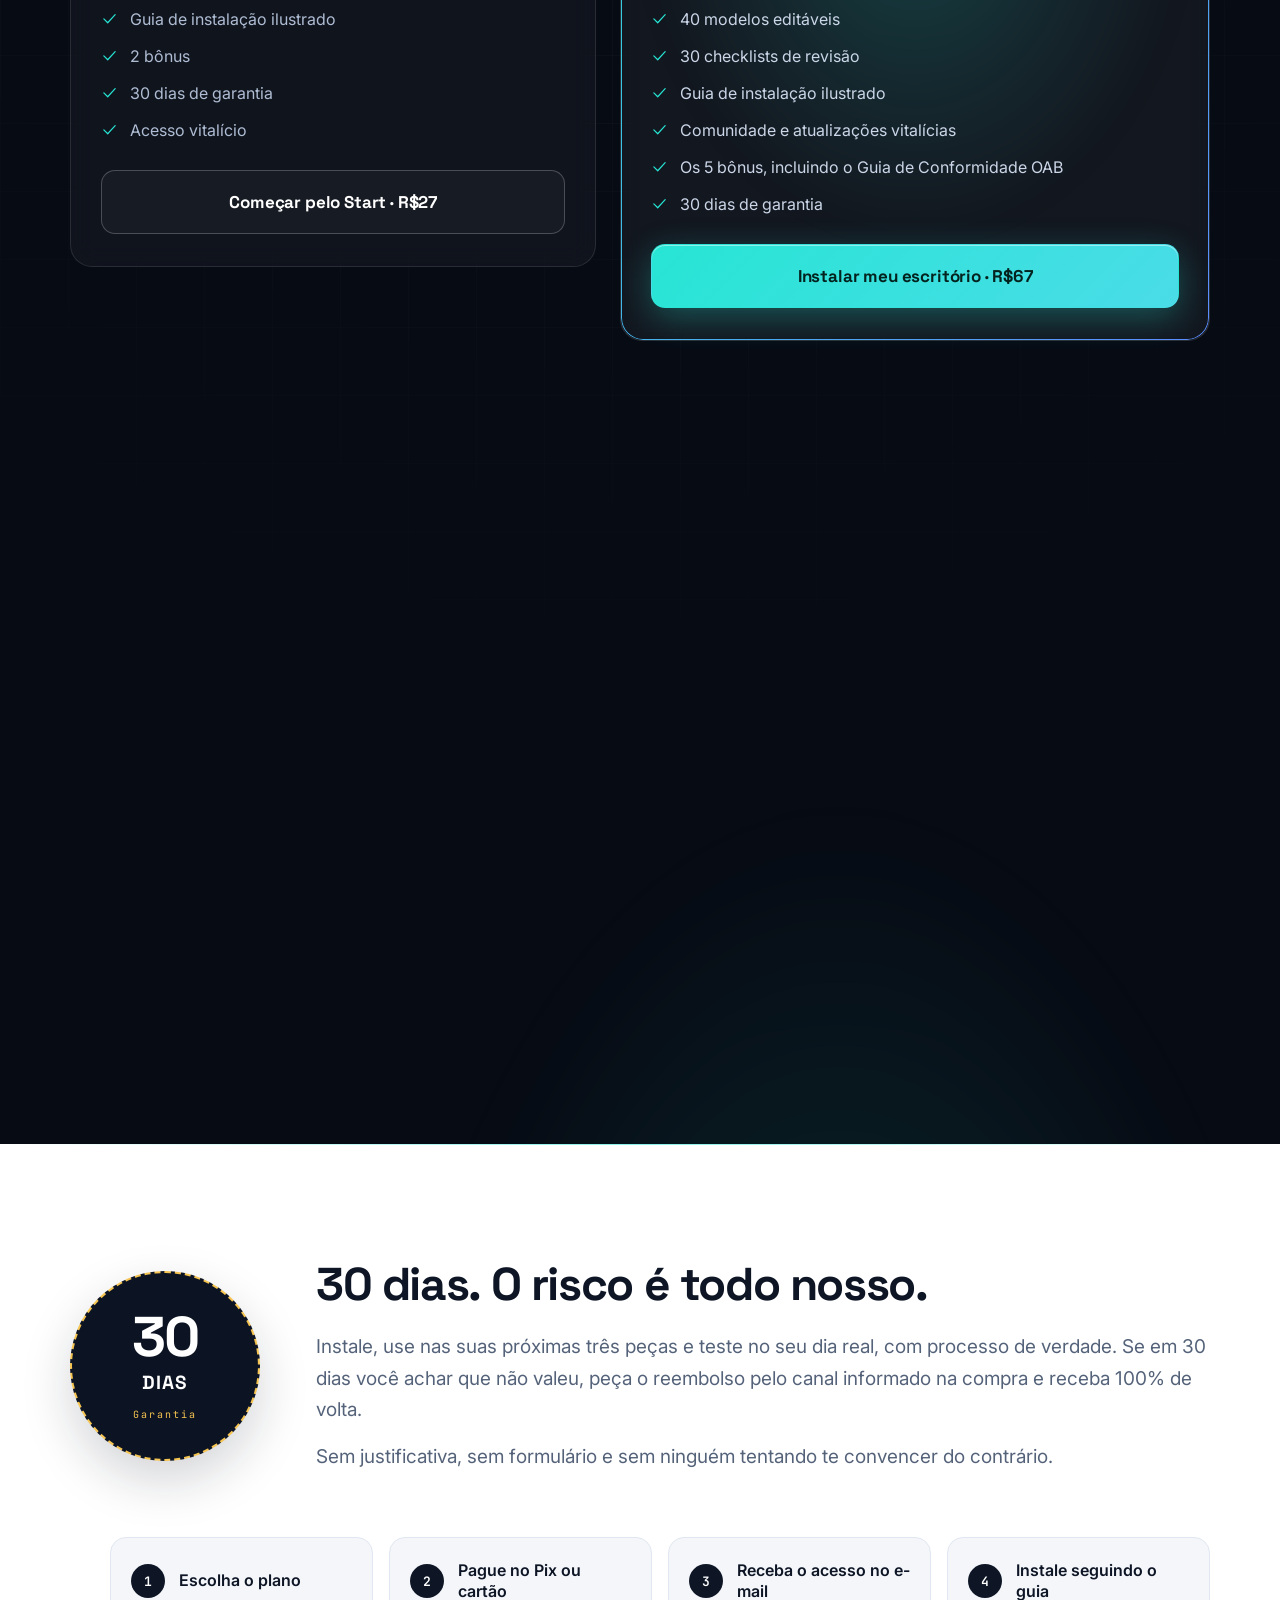
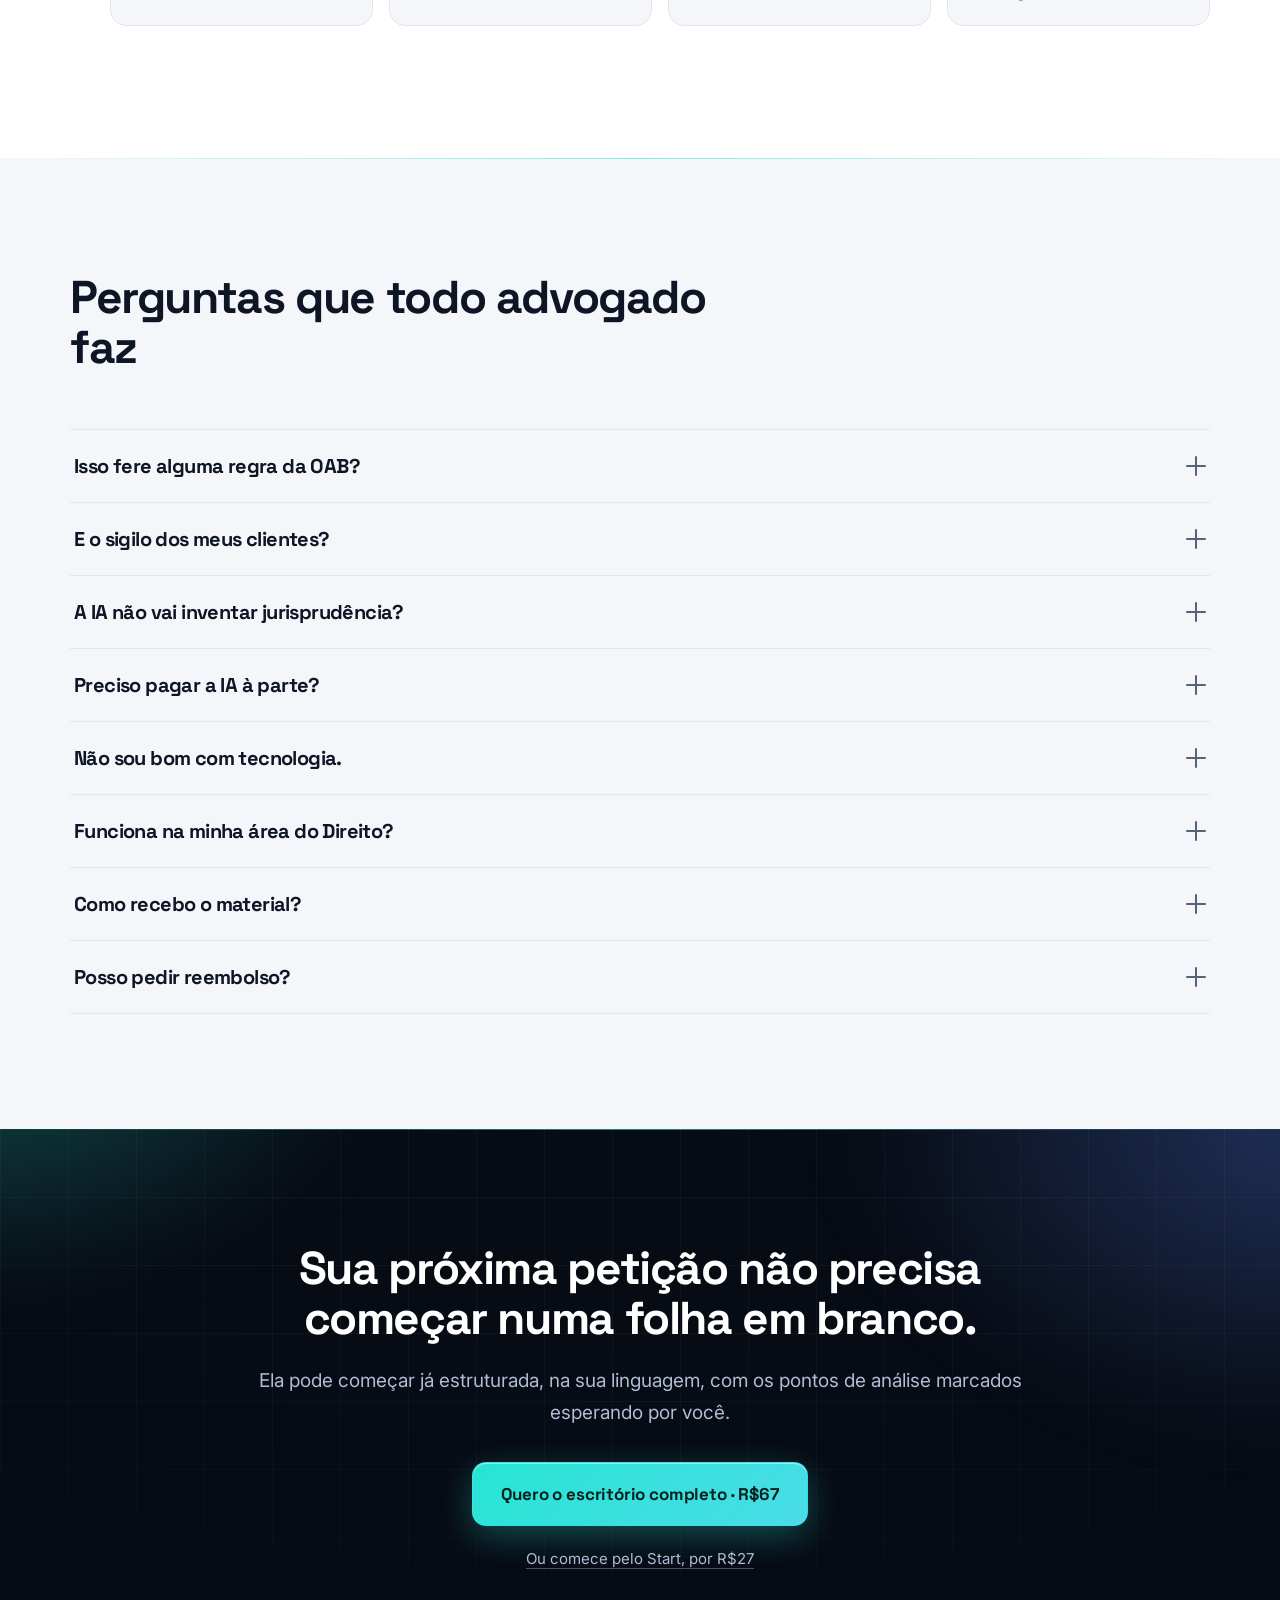
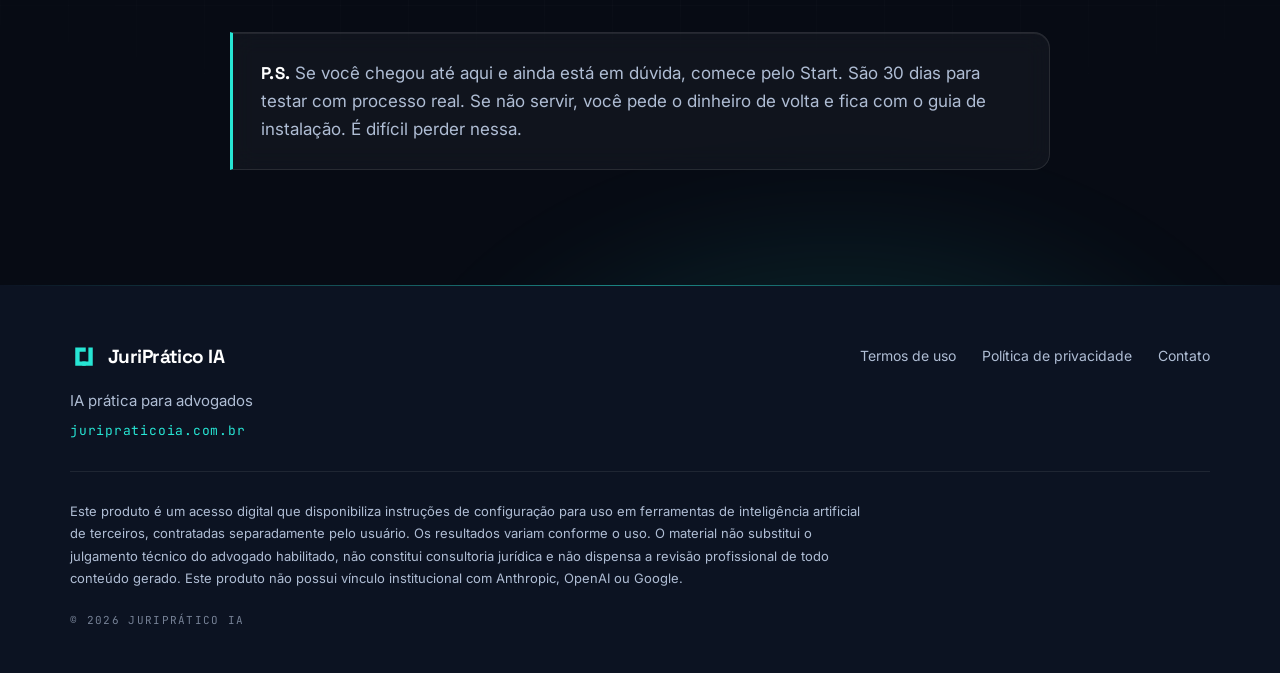
==== commit 4d93c693: "Redirect the bonus covers to a holographic AI look The line-art-in-relief covers read as flat. New d" ====
--- a/index.html
+++ b/index.html
@@ -334,31 +334,31 @@
     </div>
     <div class="bonus">
       <article class="bonus-card glass rv">
-        <div class="bonus-img"><div class="ph ph--3x4" role="img" aria-label="Espaço reservado para a imagem bonus-1.jpg"><span>bonus-1.jpg</span></div></div>
+        <div class="bonus-img" data-foto="bonus-1.jpg" data-alt="Capa do bônus Prompt Advogado Consultor Master: duas bolhas de conversa holográficas em turquesa, tocadas por uma mão robótica, sobre fundo de malha neural."><div class="ph ph--3x4" role="img" aria-label="Espaço reservado para a imagem bonus-1.jpg"><span>bonus-1.jpg</span></div></div>
         <span class="bonus-selo selo--glow">Start + PRO</span>
         <h3>Prompt Advogado Consultor Master</h3>
         <p>Transforma qualquer conversa em consultoria estruturada, que pergunta antes de responder e separa o que é pacífico do que precisa ser verificado.</p>
       </article>
       <article class="bonus-card glass rv">
-        <div class="bonus-img"><div class="ph ph--3x4" role="img" aria-label="Espaço reservado para a imagem bonus-2.jpg"><span>bonus-2.jpg</span></div></div>
+        <div class="bonus-img" data-foto="bonus-2.jpg" data-alt="Capa do bônus Mestre de Prazos: um calendário holográfico em turquesa com um dia marcado, tocado por uma mão robótica, sobre fundo de malha neural."><div class="ph ph--3x4" role="img" aria-label="Espaço reservado para a imagem bonus-2.jpg"><span>bonus-2.jpg</span></div></div>
         <span class="bonus-selo selo--glow">Start + PRO</span>
         <h3>Mestre de Prazos</h3>
         <p>Organiza a contagem passo a passo, de forma auditável, para você conferir contra o sistema do tribunal.</p>
       </article>
       <article class="bonus-card glass rv">
-        <div class="bonus-img"><div class="ph ph--3x4" role="img" aria-label="Espaço reservado para a imagem bonus-3.jpg"><span>bonus-3.jpg</span></div></div>
+        <div class="bonus-img" data-foto="bonus-3.jpg" data-alt="Capa do bônus Guia de Conformidade OAB: um selo circular holográfico dourado e liso, tocado por uma mão robótica, sobre fundo de malha neural."><div class="ph ph--3x4" role="img" aria-label="Espaço reservado para a imagem bonus-3.jpg"><span>bonus-3.jpg</span></div></div>
         <span class="bonus-selo selo--gold">Só PRO</span>
         <h3>Guia de Conformidade OAB</h3>
         <p>O que pode e o que não pode na sua divulgação, à luz do Provimento 205/2021 — e como a IA se encaixa nisso.</p>
       </article>
       <article class="bonus-card glass rv">
-        <div class="bonus-img"><div class="ph ph--3x4" role="img" aria-label="Espaço reservado para a imagem bonus-4.jpg"><span>bonus-4.jpg</span></div></div>
+        <div class="bonus-img" data-foto="bonus-4.jpg" data-alt="Capa do bônus Protocolo de Sigilo e LGPD: um cadeado holográfico dourado sobre um documento com tarjas de anonimização, tocado por uma mão robótica, sobre fundo de malha neural."><div class="ph ph--3x4" role="img" aria-label="Espaço reservado para a imagem bonus-4.jpg"><span>bonus-4.jpg</span></div></div>
         <span class="bonus-selo selo--gold">Só PRO</span>
         <h3>Protocolo de Sigilo e LGPD</h3>
         <p>Como anonimizar dados do cliente antes de usar qualquer ferramenta de IA, com checklist e configuração recomendada.</p>
       </article>
       <article class="bonus-card glass rv">
-        <div class="bonus-img"><div class="ph ph--3x4" role="img" aria-label="Espaço reservado para a imagem bonus-5.jpg"><span>bonus-5.jpg</span></div></div>
+        <div class="bonus-img" data-foto="bonus-5.jpg" data-alt="Capa do bônus Guia de outras ferramentas: três painéis holográficos dourados flutuando lado a lado, tocados por uma mão robótica, sobre fundo de malha neural."><div class="ph ph--3x4" role="img" aria-label="Espaço reservado para a imagem bonus-5.jpg"><span>bonus-5.jpg</span></div></div>
         <span class="bonus-selo selo--gold">Só PRO</span>
         <h3>Guia de outras ferramentas</h3>
         <p>Como usar o pacote no ChatGPT e no Gemini, e o teste de cinco minutos antes de confiar em qualquer ferramenta nova.</p>
--- a/styles.css
+++ b/styles.css
@@ -385,8 +385,9 @@
 .bonus-card:nth-child(5){grid-column:4/span 2}
 .bonus-card{padding:18px 18px 26px;display:flex;flex-direction:column}
 .bonus-img{perspective:900px;margin-bottom:20px}
-.bonus-img .ph{transition:transform .3s ease}
-.bonus-card:hover .bonus-img .ph{transform:rotateY(-6deg)}
+.bonus-img .ph,.bonus-foto{transition:transform .3s ease}
+.bonus-foto{width:100%;height:auto;aspect-ratio:3/4;object-fit:cover;border-radius:var(--r-md);display:block}
+.bonus-card:hover .bonus-img .ph,.bonus-card:hover .bonus-foto{transform:rotateY(-6deg)}
 .bonus-selo{
   align-self:flex-start;font-family:var(--ff-mono);font-size:10px;font-weight:600;
   letter-spacing:.16em;text-transform:uppercase;padding:6px 12px;border-radius:999px;
@@ -582,7 +583,7 @@
   }
   .js .rv{opacity:1;transform:none}
   .caret{animation:none;opacity:1}
-  .bonus-card:hover .bonus-img .ph{transform:none}
+  .bonus-card:hover .bonus-img .ph,.bonus-card:hover .bonus-foto{transform:none}
 }
 
 /* ============================================================
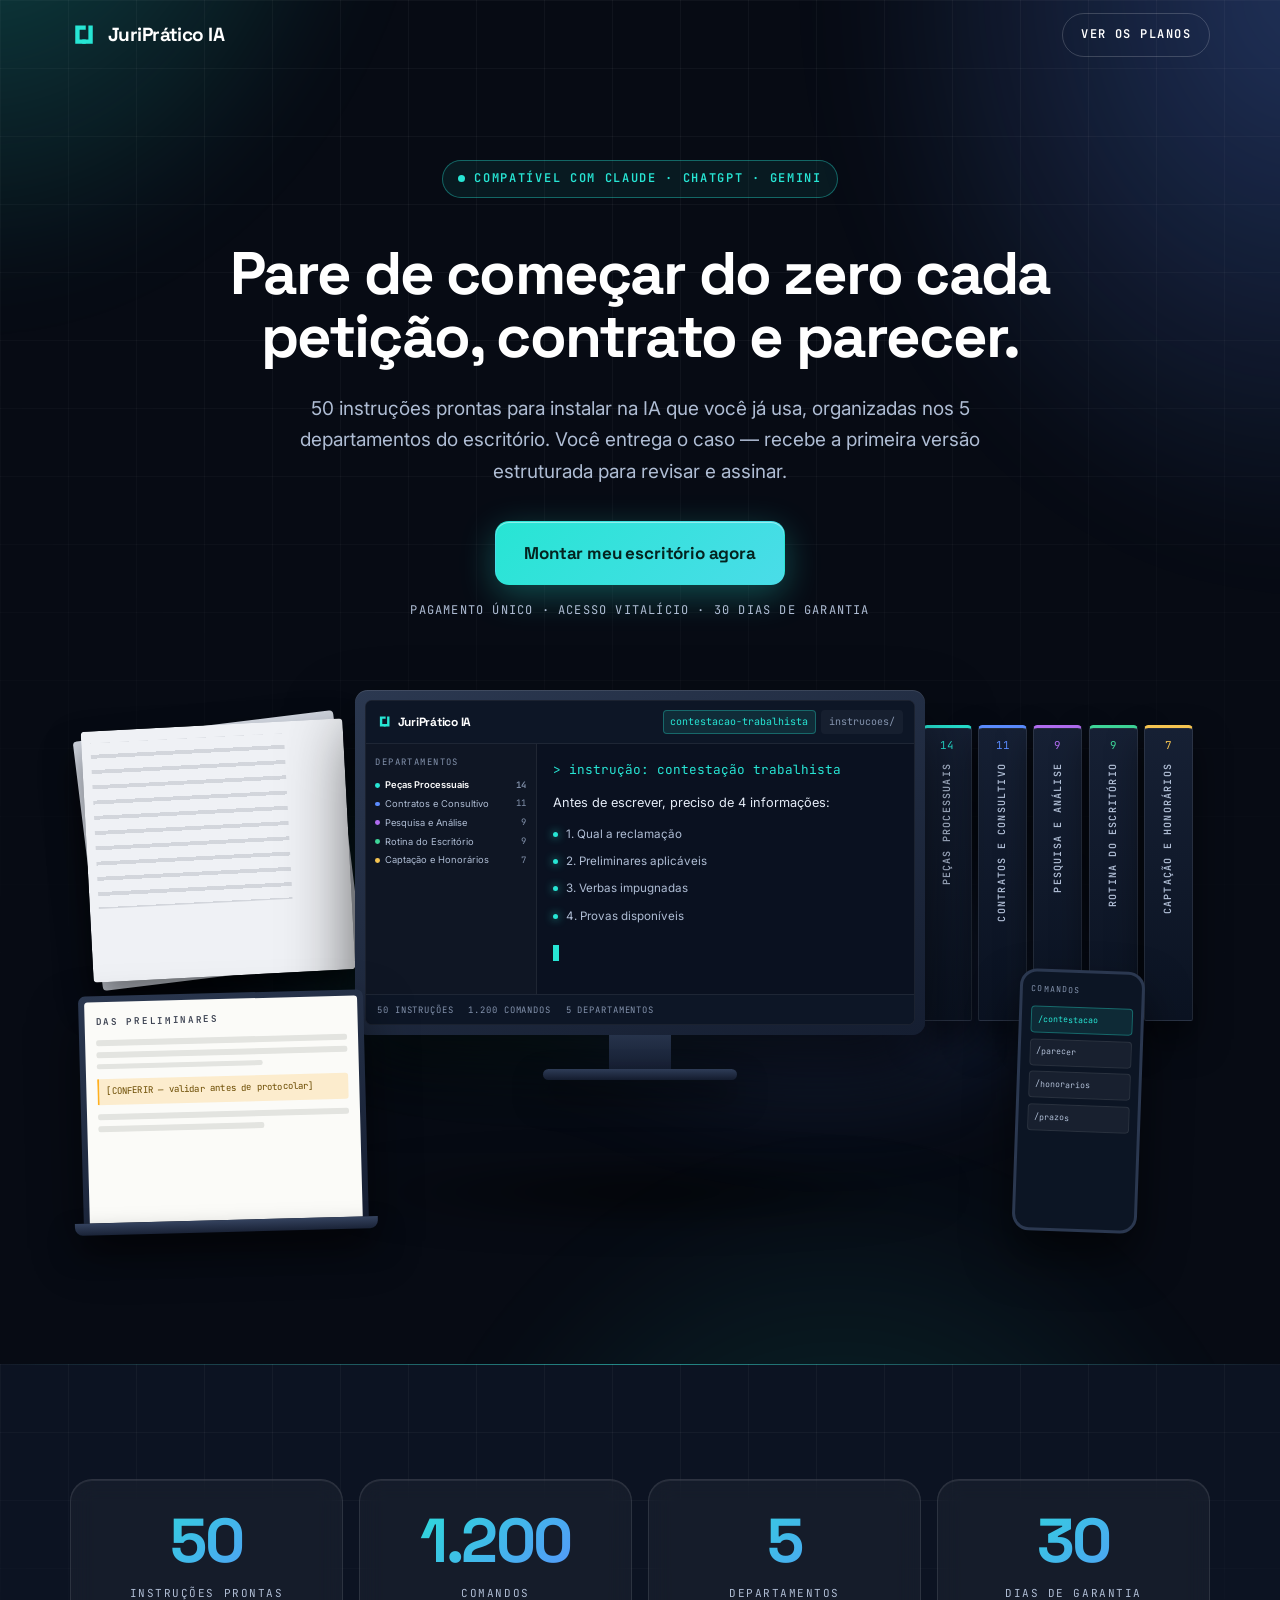
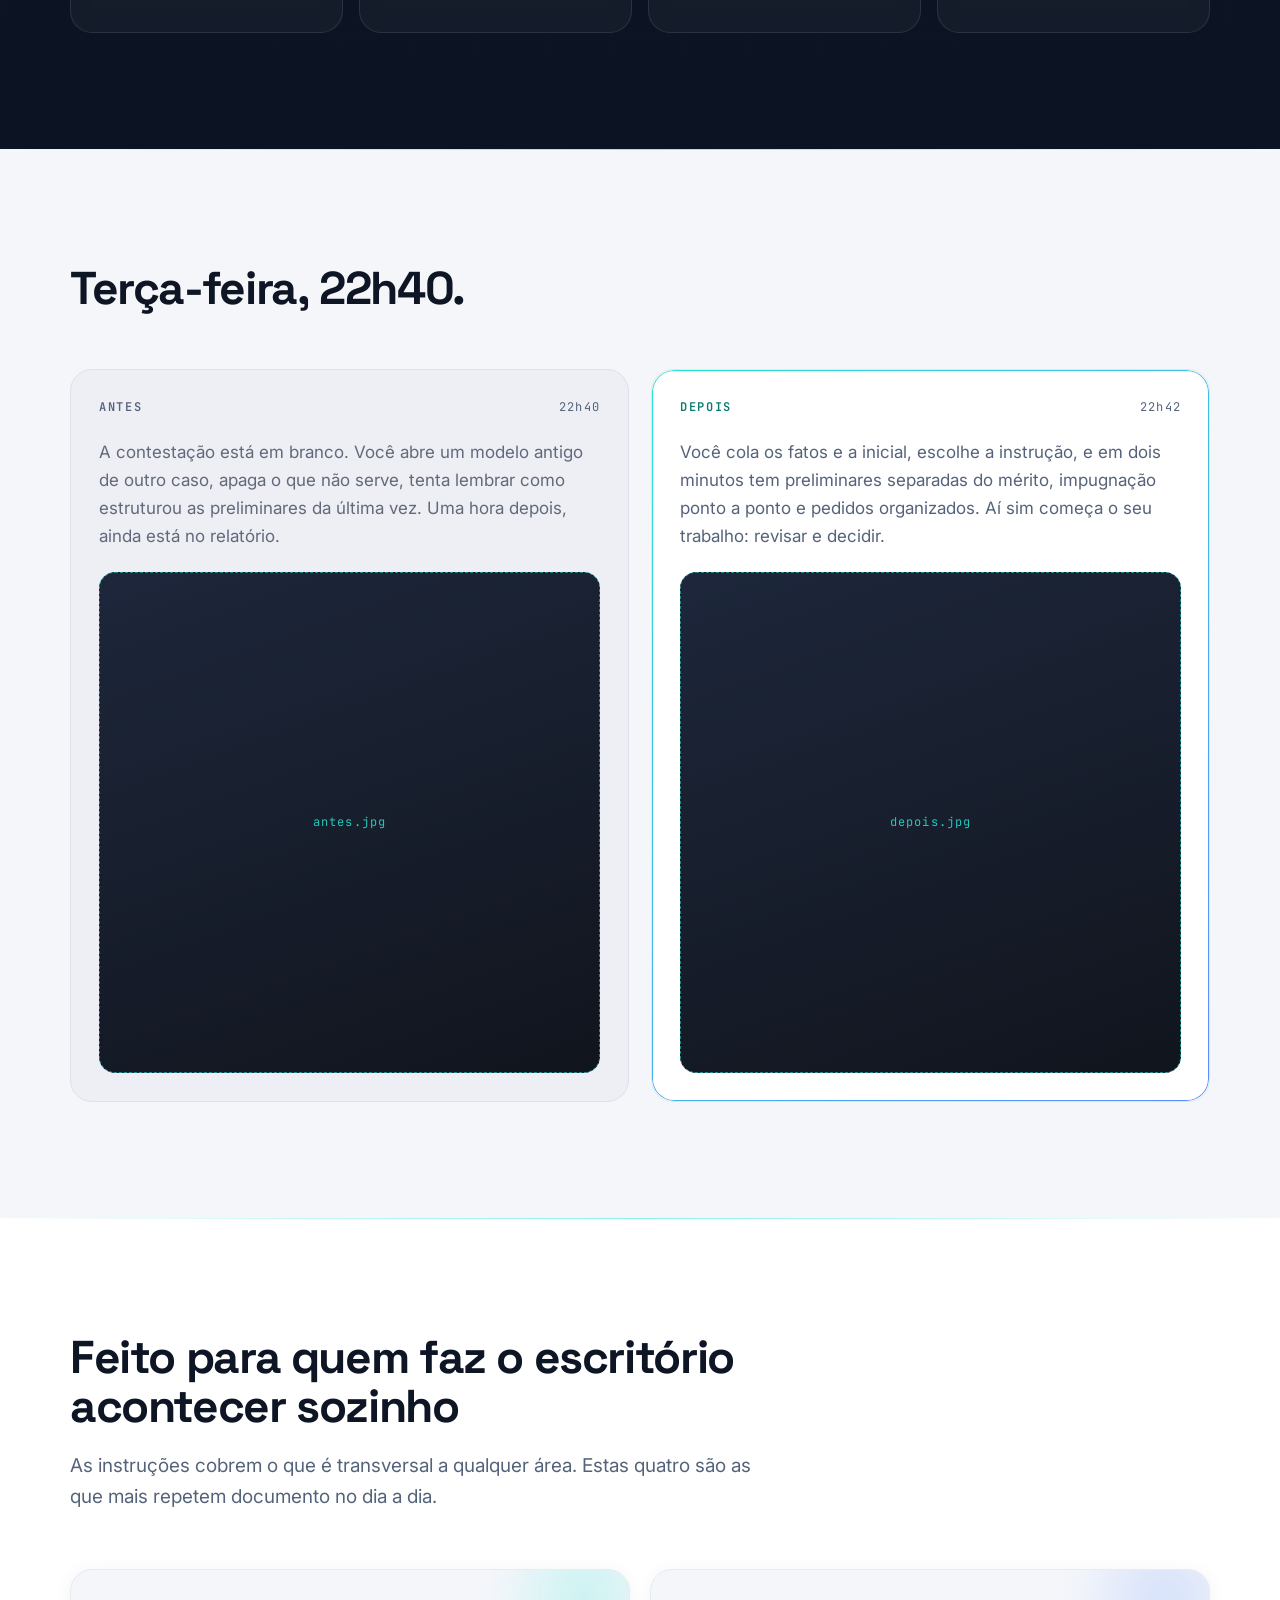
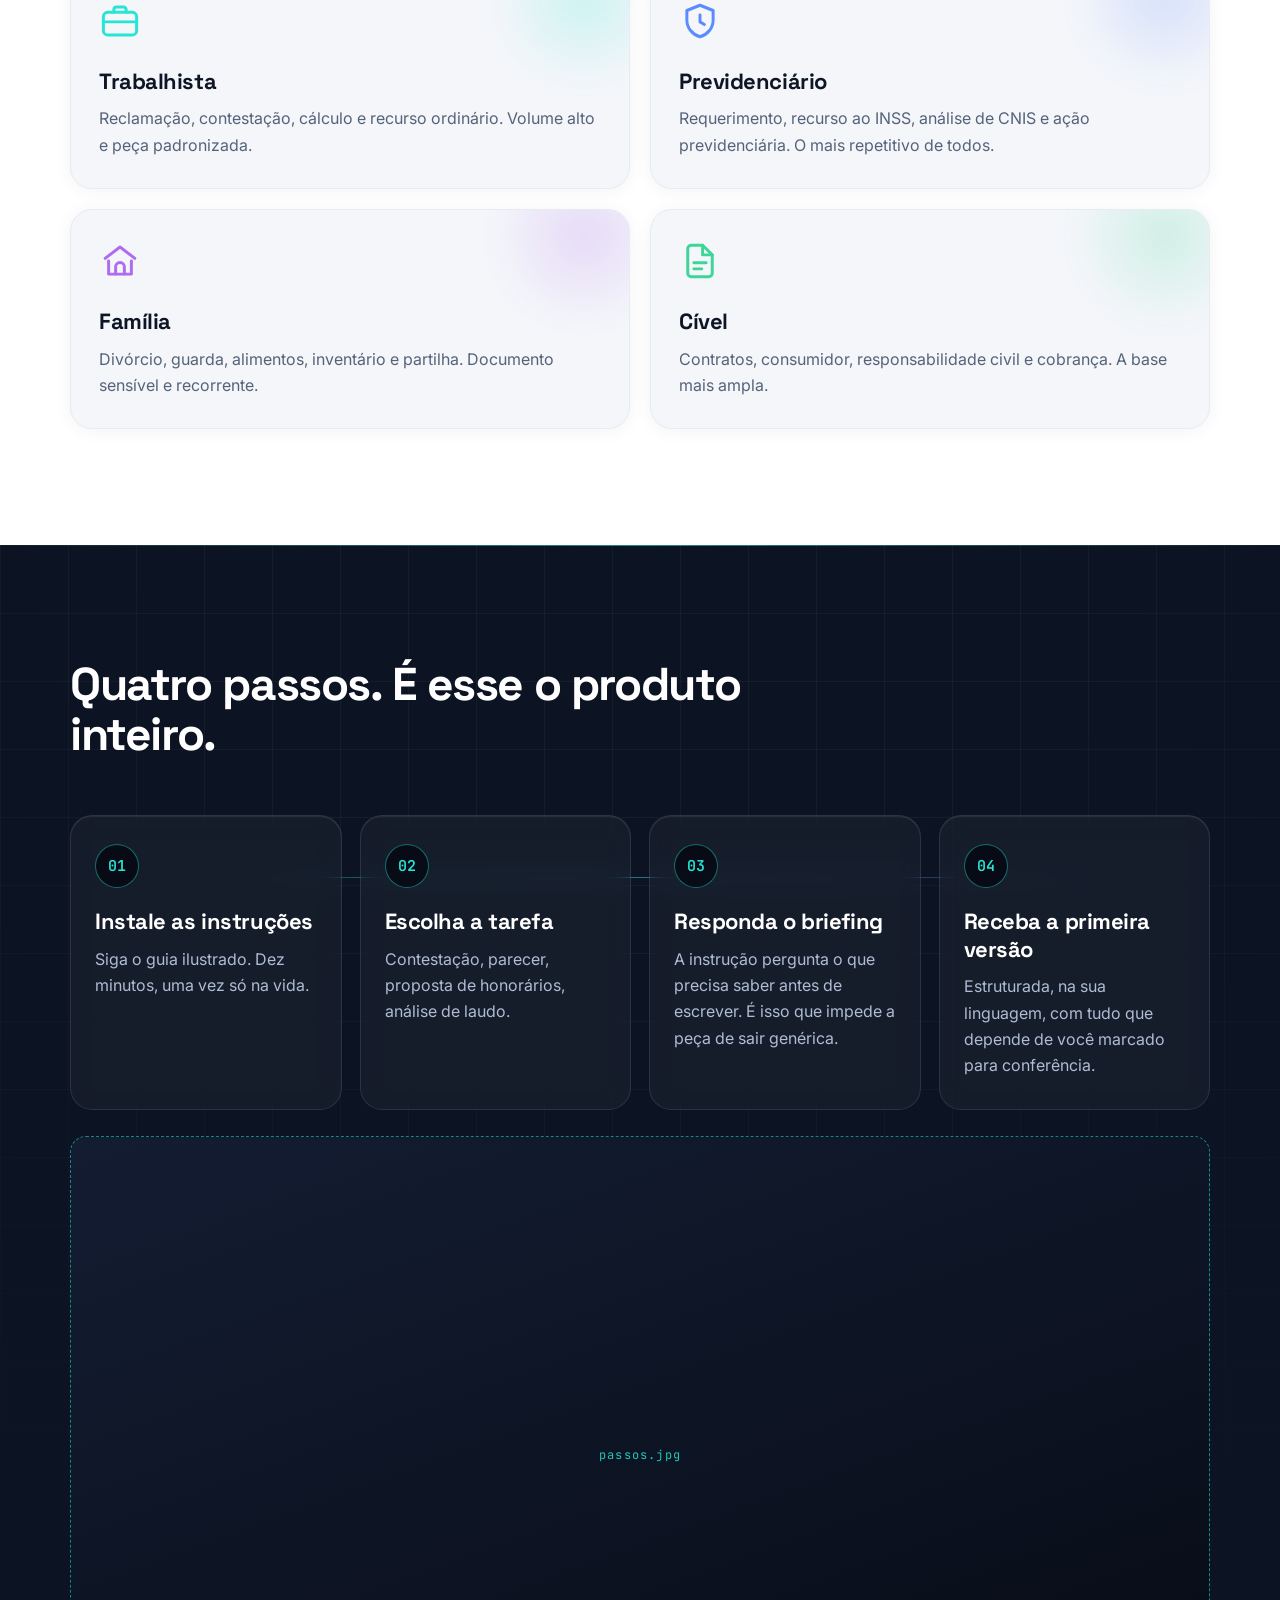
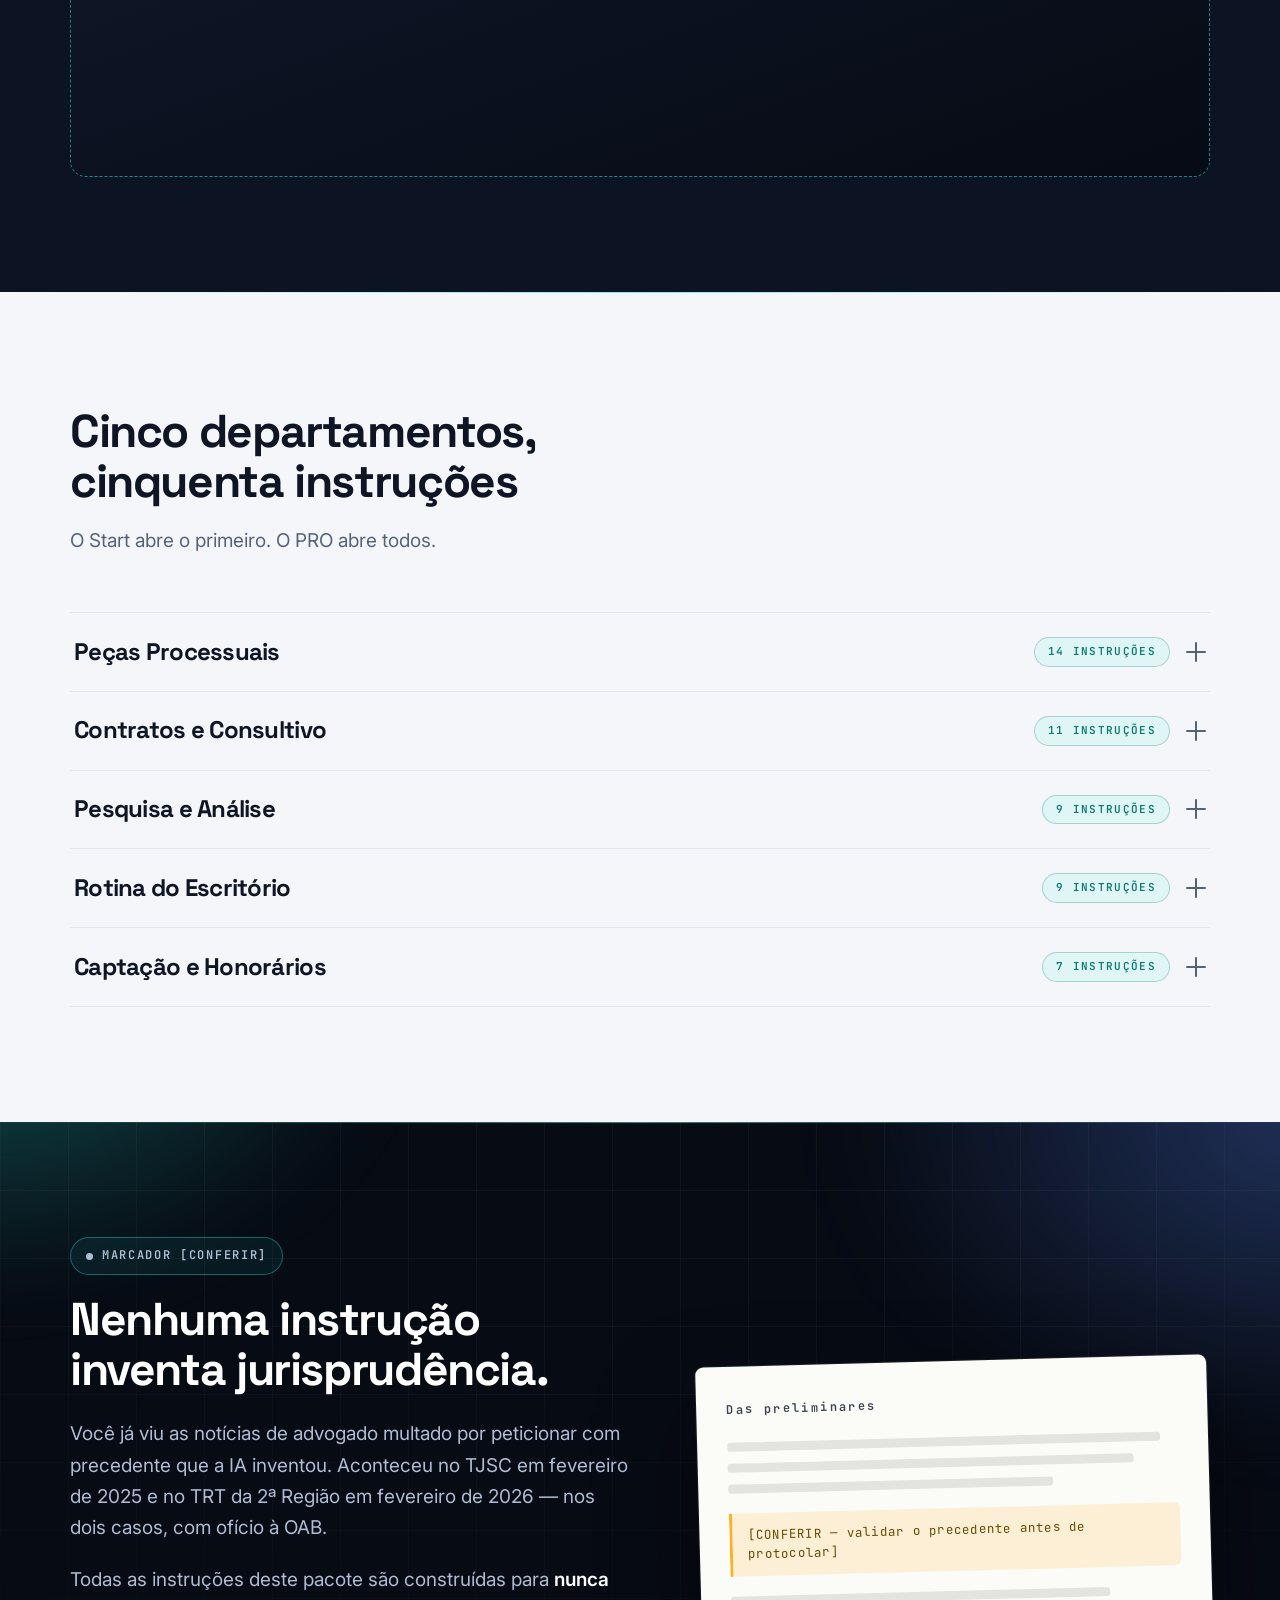
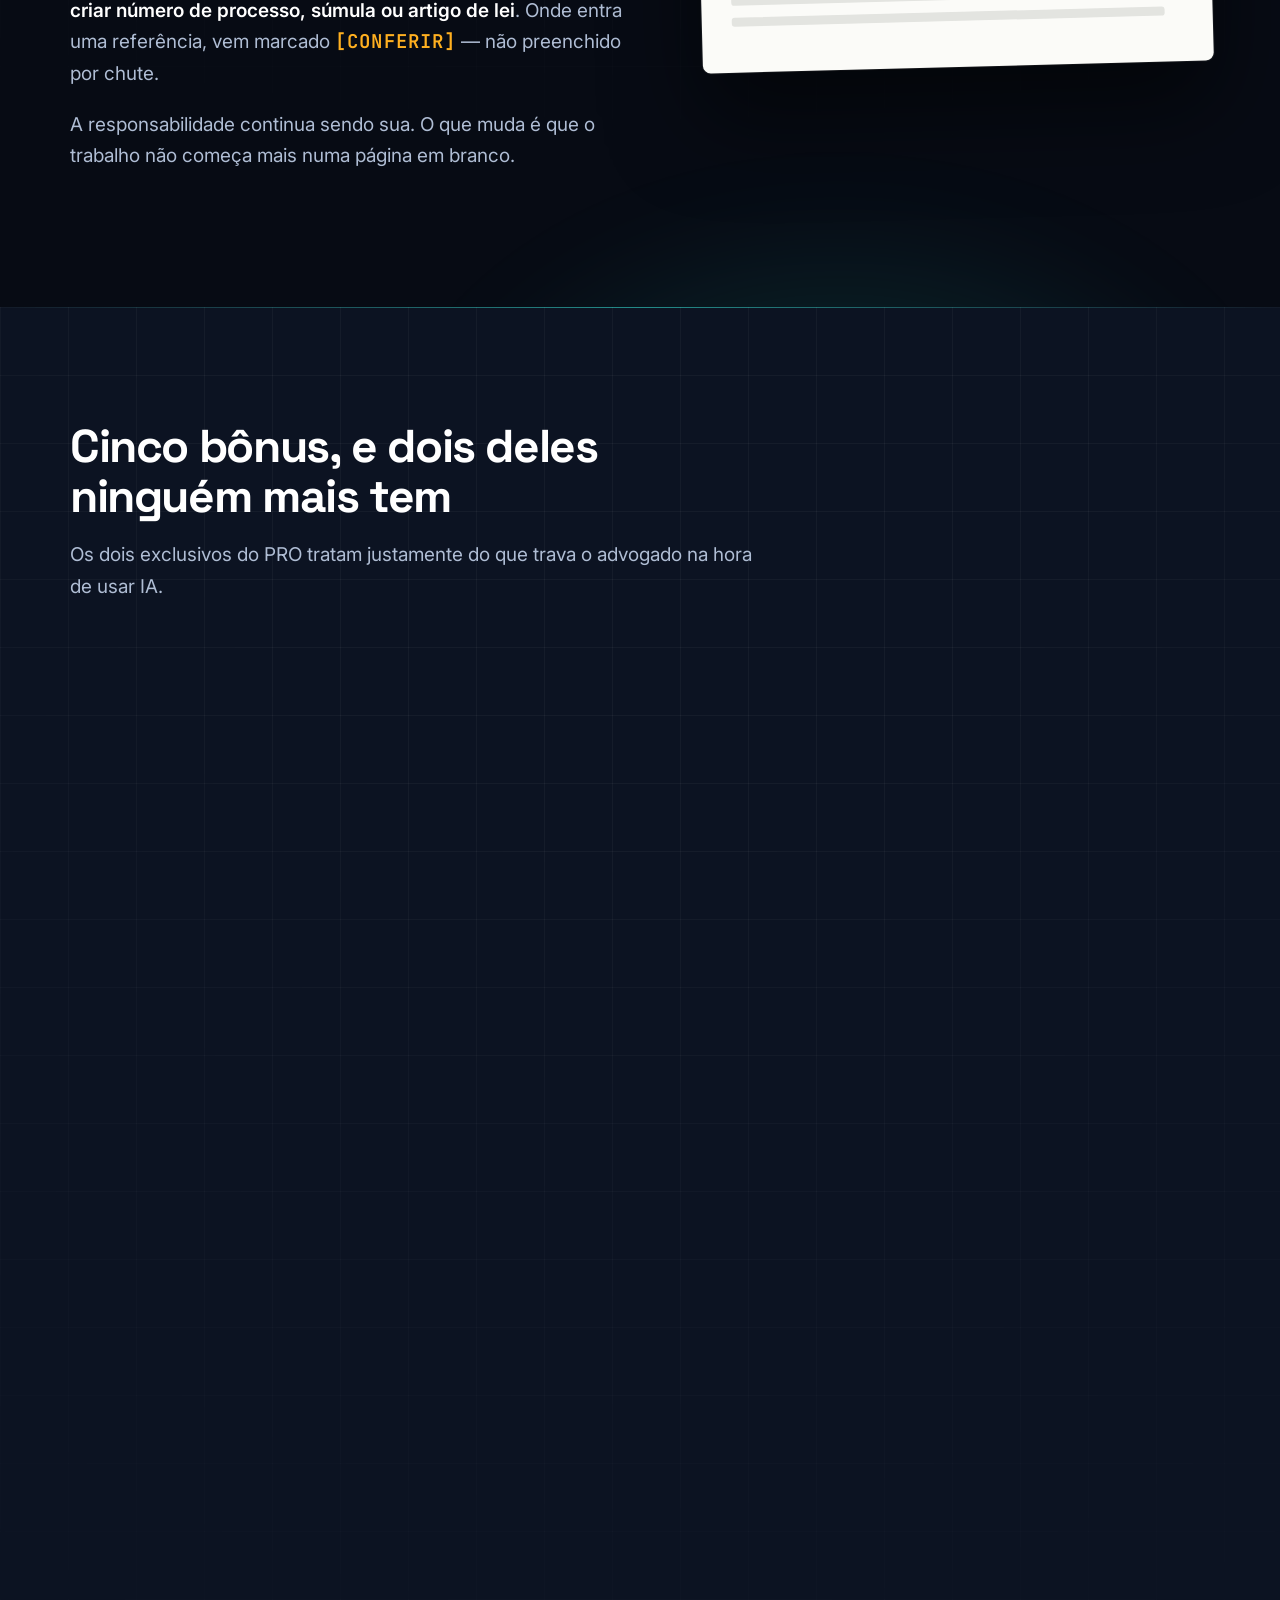
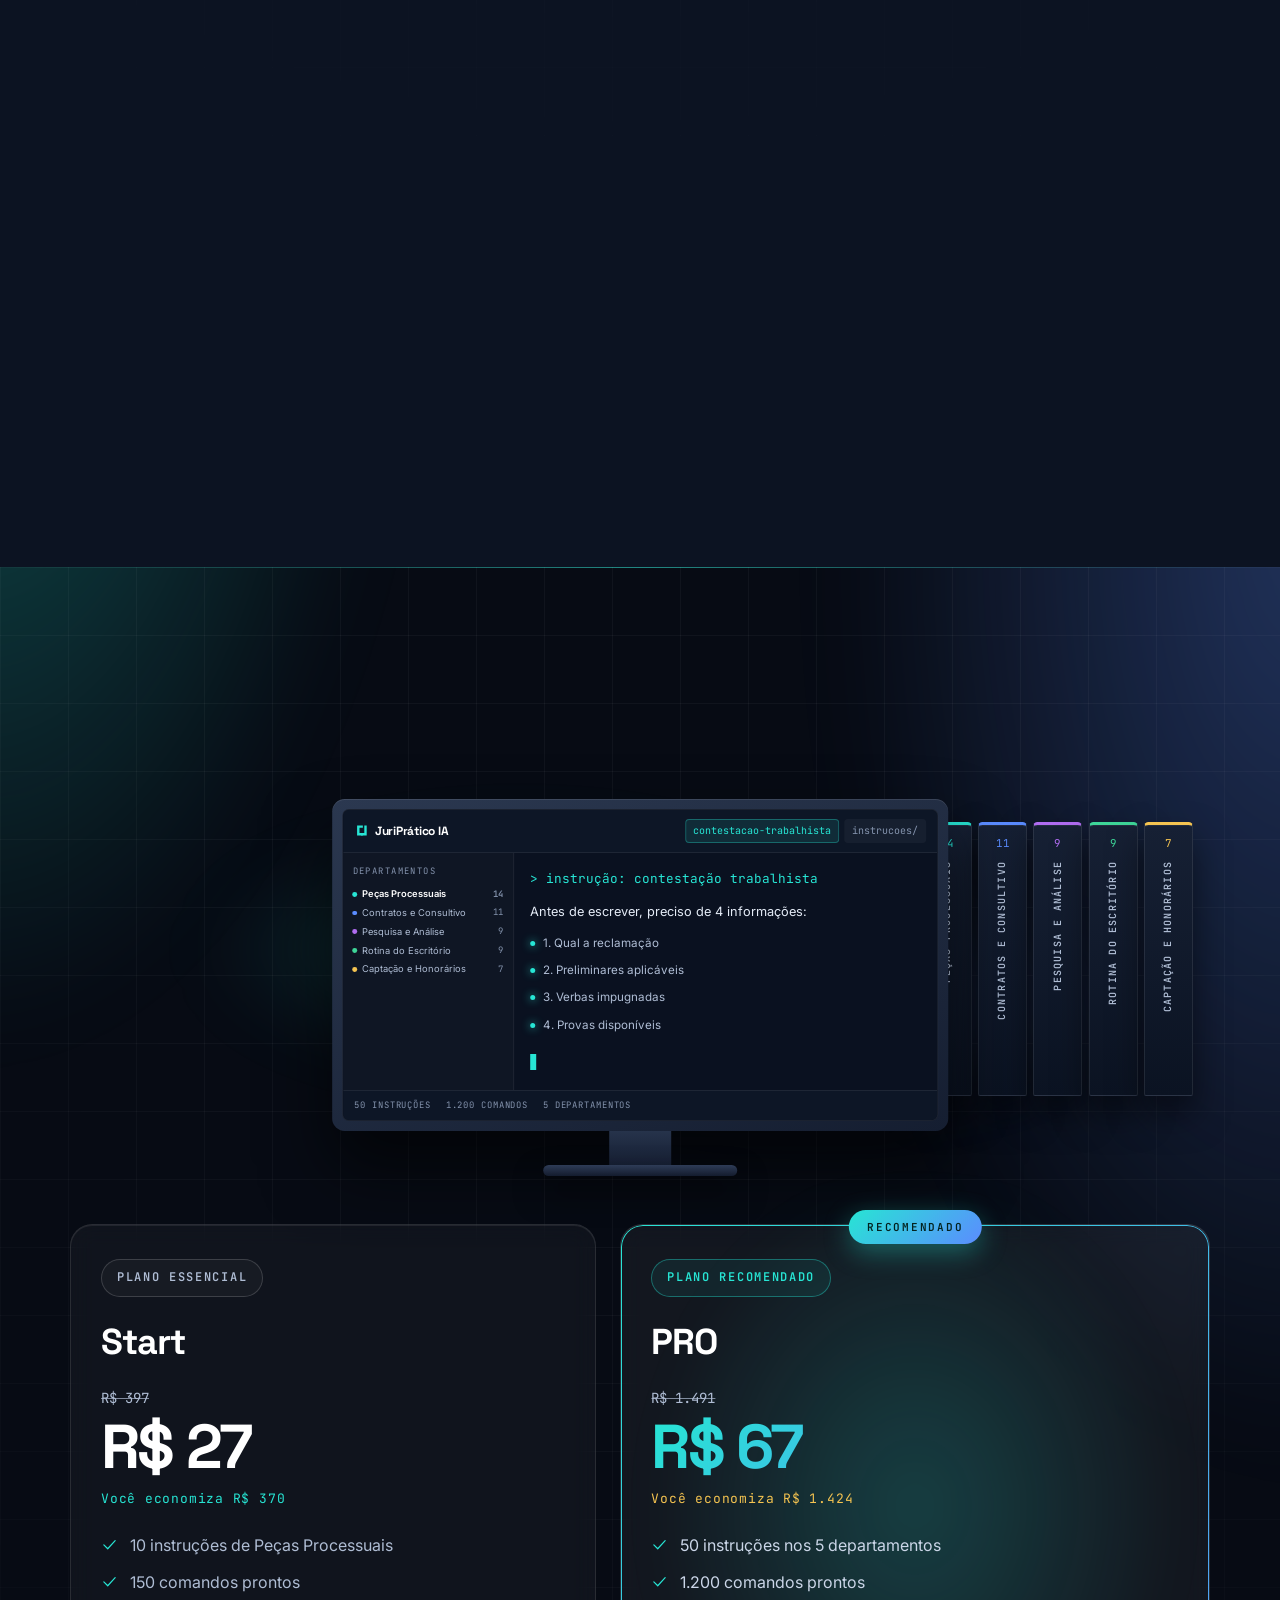
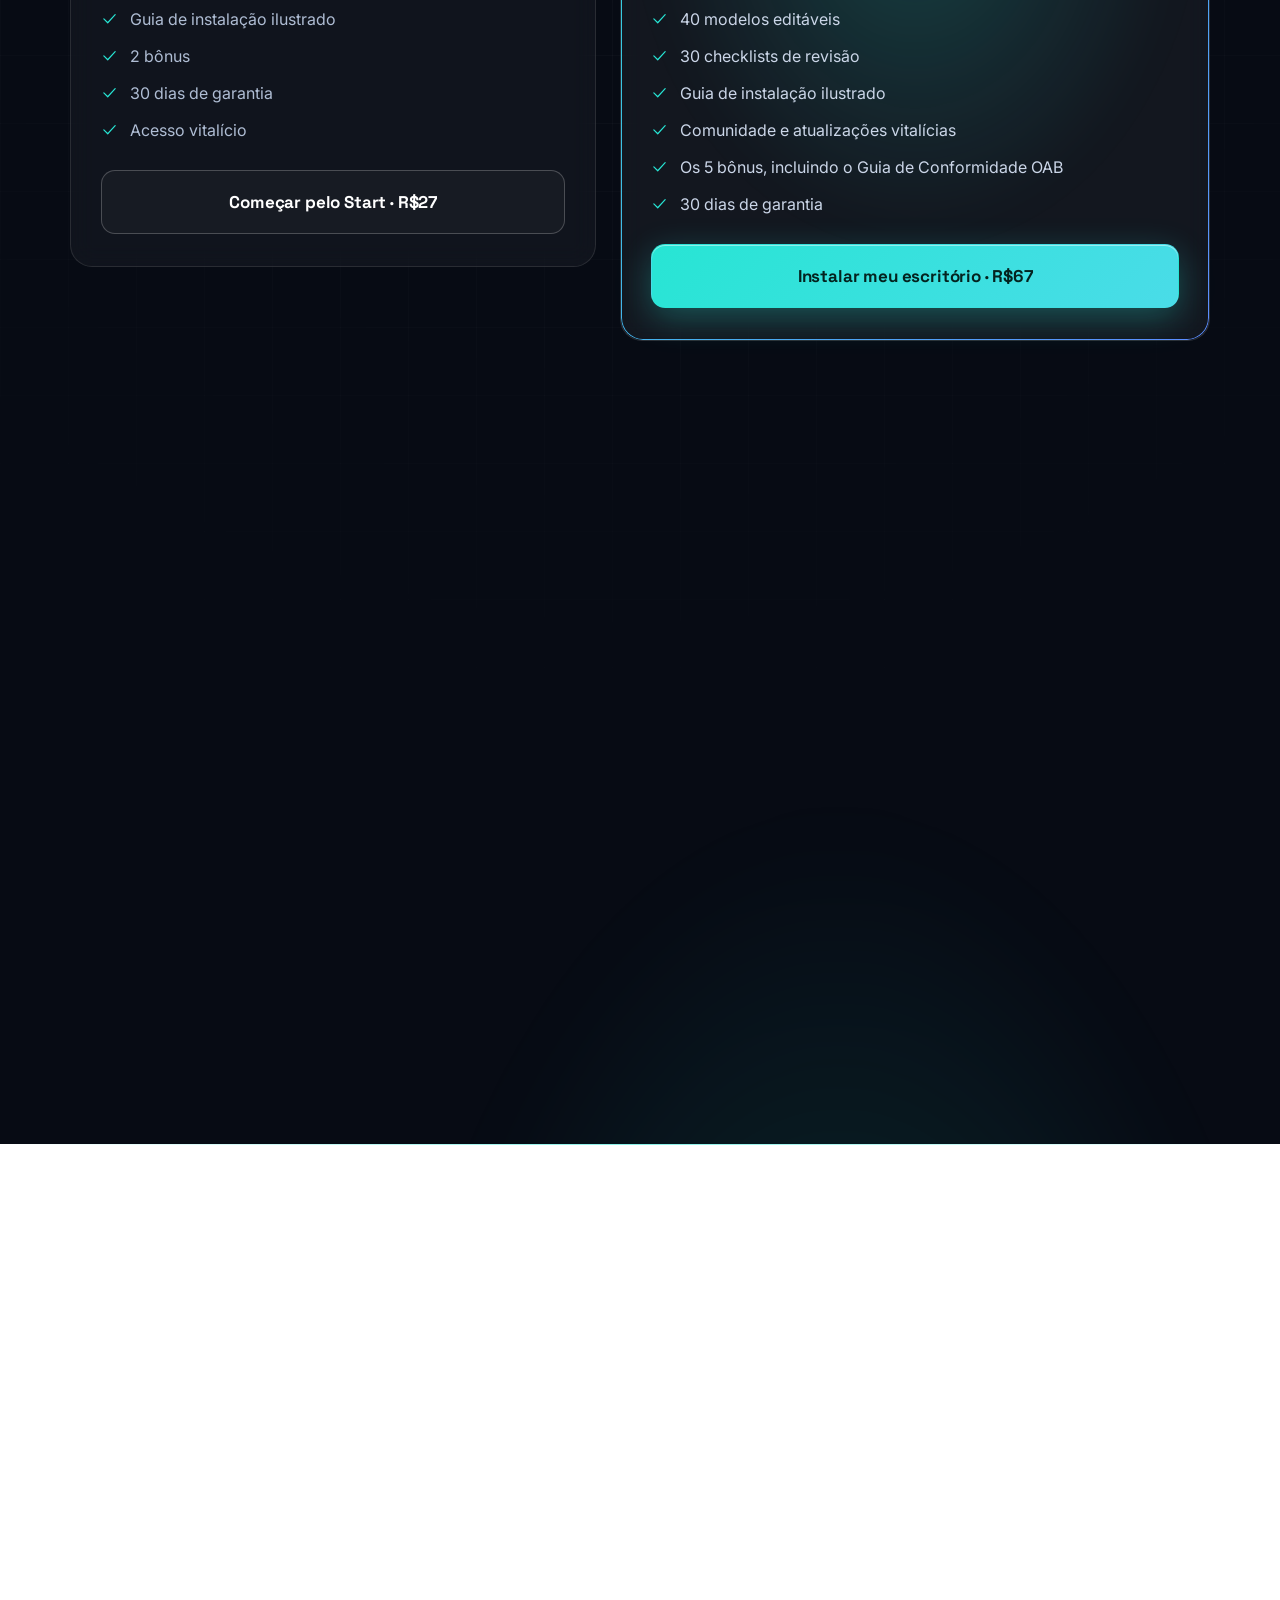
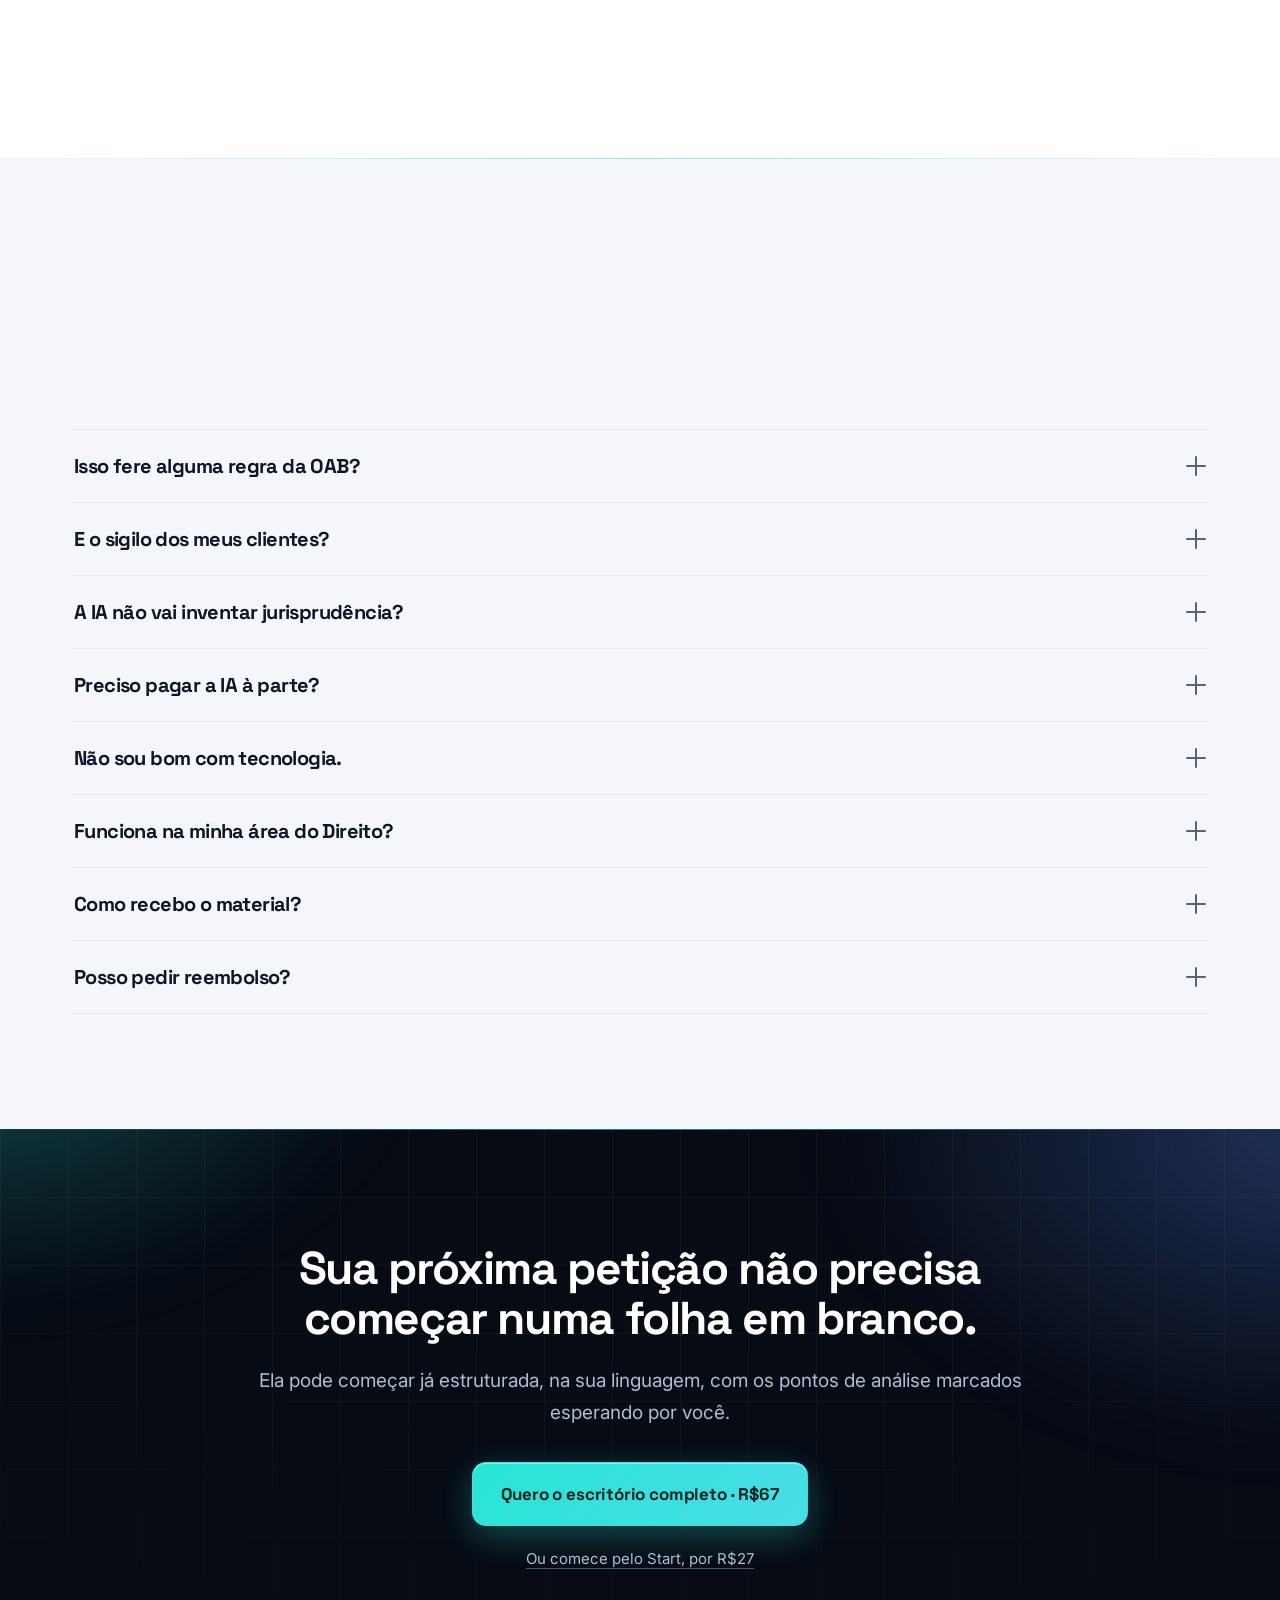
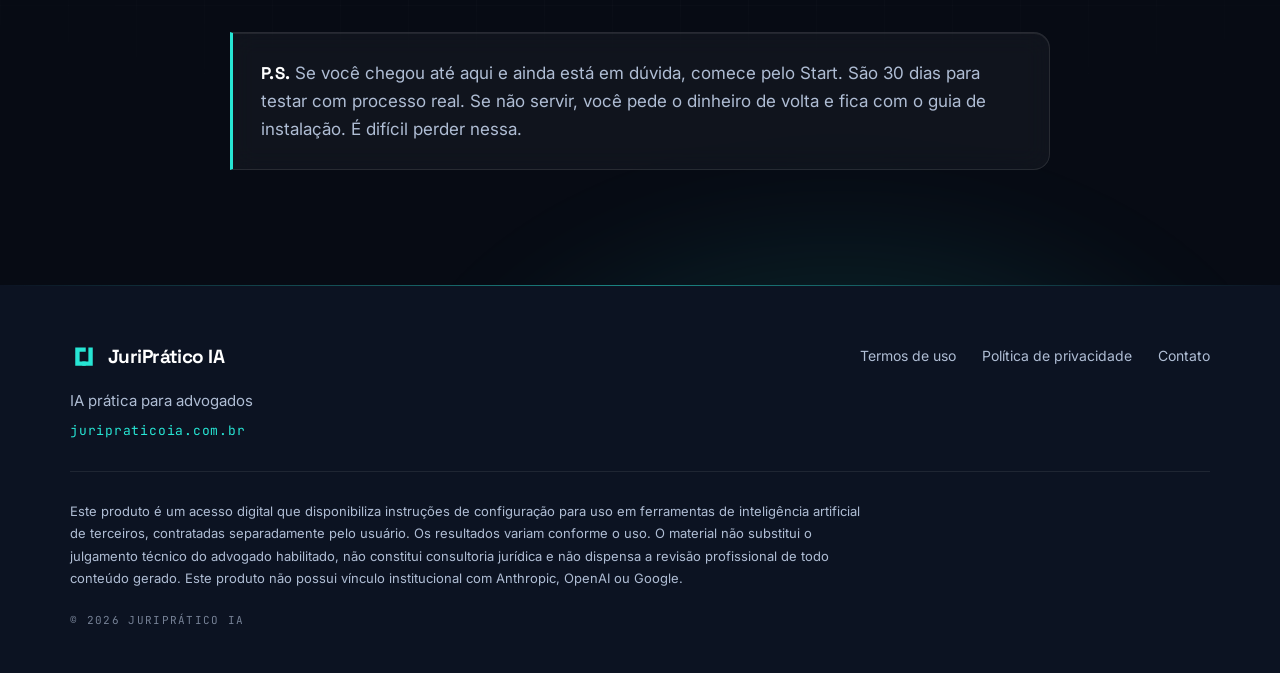
==== commit c9fbb33f: "Unify every image slot behind one FOTOS table antes, depois and passos were still hand-placed placeh" ====
--- a/index.html
+++ b/index.html
@@ -51,11 +51,9 @@
       </div>
     </div>
 
-    <!-- Aponte HERO_FOTO (topo do app.js) para o arquivo e a foto assume o lugar da cena
-         em HTML/CSS. Com HERO_FOTO = null, vale a cena. -->
+    <!-- Aponte FOTOS.hero (topo do app.js) para o arquivo e a foto assume o lugar da
+         cena em HTML/CSS. Com null, vale a cena. -->
     <div class="hero-cena">
-      <img class="hero-foto" id="hero-foto" width="2000" height="1080" hidden
-           alt="Mesa de trabalho de advogado: um monitor exibe o painel do JuriPrático IA com as categorias Peças, Contratos, Pesquisa e Honorários, ao lado de pastas de processo etiquetadas por departamento, pilhas de documentos, notebook, tablet e celulares.">
       <div class="cena rv" role="img" aria-label="Um monitor com o painel do JuriPrático IA: os cinco departamentos na lateral e a instrução de contestação trabalhista perguntando quatro informações antes de escrever. Ao redor, as lombadas dos departamentos, um notebook com a peça marcada com CONFERIR e um celular com os comandos.">
       <div class="cena-folhas" aria-hidden="true"><span></span><span></span></div>
       <ul class="cena-binders" aria-hidden="true">
@@ -154,7 +152,9 @@
         </div>
         <p class="ba-txt">A contestação está em branco. Você abre um modelo antigo de outro caso, apaga o que não serve, tenta lembrar como estruturou as preliminares da última vez. Uma hora depois, ainda está no relatório.</p>
         <!-- substituir pelo <img src="antes.jpg" width="600" height="600" alt="..." loading="lazy"> -->
-        <div class="ph ph--1x1" role="img" aria-label="Espaço reservado para a imagem antes.jpg"><span>antes.jpg</span></div>
+        <div class="ph ph--1x1" role="img" aria-label="Espaço reservado para a imagem antes.jpg"
+             data-foto="antes" data-w="1200" data-h="1200"
+             data-alt="Mesa de advogado às 22h40: documento em branco na tela do notebook, pilha desorganizada de processos e luz baixa de luminária."><span>antes.jpg</span></div>
       </article>
       <article class="ba-col ba-col--depois gborder rv">
         <div class="ba-top">
@@ -163,7 +163,9 @@
         </div>
         <p class="ba-txt">Você cola os fatos e a inicial, escolhe a instrução, e em dois minutos tem preliminares separadas do mérito, impugnação ponto a ponto e pedidos organizados. Aí sim começa o seu trabalho: revisar e decidir.</p>
         <!-- substituir pelo <img src="depois.jpg" width="600" height="600" alt="..." loading="lazy"> -->
-        <div class="ph ph--1x1" role="img" aria-label="Espaço reservado para a imagem depois.jpg"><span>depois.jpg</span></div>
+        <div class="ph ph--1x1" role="img" aria-label="Espaço reservado para a imagem depois.jpg"
+             data-foto="depois" data-w="1200" data-h="1200"
+             data-alt="A mesma mesa organizada: documento já estruturado na tela, papéis empilhados e luz clara com brilho turquesa."><span>depois.jpg</span></div>
       </article>
     </div>
   </div>
@@ -238,7 +240,9 @@
       </article>
     </div>
     <!-- substituir pelo <img src="passos.jpg" width="1280" height="720" alt="..." loading="lazy"> -->
-    <div class="steps-img ph ph--16x9 rv" role="img" aria-label="Espaço reservado para a imagem passos.jpg"><span>passos.jpg</span></div>
+    <div class="steps-img ph ph--16x9 rv" role="img" aria-label="Espaço reservado para a imagem passos.jpg"
+         data-foto="passos" data-w="1280" data-h="720"
+         data-alt="Os quatro passos do JuriPrático IA: instalar as instruções, escolher a tarefa, responder o briefing e receber a primeira versão."><span>passos.jpg</span></div>
   </div>
 </section>
 
@@ -334,31 +338,31 @@
     </div>
     <div class="bonus">
       <article class="bonus-card glass rv">
-        <div class="bonus-img" data-foto="bonus-1.jpg" data-alt="Capa do bônus Prompt Advogado Consultor Master: duas bolhas de conversa holográficas em turquesa, tocadas por uma mão robótica, sobre fundo de malha neural."><div class="ph ph--3x4" role="img" aria-label="Espaço reservado para a imagem bonus-1.jpg"><span>bonus-1.jpg</span></div></div>
+        <div class="bonus-img"><div class="ph ph--3x4" role="img" aria-label="Espaço reservado para a imagem bonus-1.jpg" data-foto="bonus-1" data-w="900" data-h="1200" data-alt="Capa do bônus Prompt Advogado Consultor Master: duas bolhas de conversa holográficas em turquesa, tocadas por uma mão robótica, sobre fundo de malha neural."><span>bonus-1.jpg</span></div></div>
         <span class="bonus-selo selo--glow">Start + PRO</span>
         <h3>Prompt Advogado Consultor Master</h3>
         <p>Transforma qualquer conversa em consultoria estruturada, que pergunta antes de responder e separa o que é pacífico do que precisa ser verificado.</p>
       </article>
       <article class="bonus-card glass rv">
-        <div class="bonus-img" data-foto="bonus-2.jpg" data-alt="Capa do bônus Mestre de Prazos: um calendário holográfico em turquesa com um dia marcado, tocado por uma mão robótica, sobre fundo de malha neural."><div class="ph ph--3x4" role="img" aria-label="Espaço reservado para a imagem bonus-2.jpg"><span>bonus-2.jpg</span></div></div>
+        <div class="bonus-img"><div class="ph ph--3x4" role="img" aria-label="Espaço reservado para a imagem bonus-2.jpg" data-foto="bonus-2" data-w="900" data-h="1200" data-alt="Capa do bônus Mestre de Prazos: um calendário holográfico em turquesa com um dia marcado, tocado por uma mão robótica, sobre fundo de malha neural."><span>bonus-2.jpg</span></div></div>
         <span class="bonus-selo selo--glow">Start + PRO</span>
         <h3>Mestre de Prazos</h3>
         <p>Organiza a contagem passo a passo, de forma auditável, para você conferir contra o sistema do tribunal.</p>
       </article>
       <article class="bonus-card glass rv">
-        <div class="bonus-img" data-foto="bonus-3.jpg" data-alt="Capa do bônus Guia de Conformidade OAB: um selo circular holográfico dourado e liso, tocado por uma mão robótica, sobre fundo de malha neural."><div class="ph ph--3x4" role="img" aria-label="Espaço reservado para a imagem bonus-3.jpg"><span>bonus-3.jpg</span></div></div>
+        <div class="bonus-img"><div class="ph ph--3x4" role="img" aria-label="Espaço reservado para a imagem bonus-3.jpg" data-foto="bonus-3" data-w="900" data-h="1200" data-alt="Capa do bônus Guia de Conformidade OAB: um selo circular holográfico dourado e liso, tocado por uma mão robótica, sobre fundo de malha neural."><span>bonus-3.jpg</span></div></div>
         <span class="bonus-selo selo--gold">Só PRO</span>
         <h3>Guia de Conformidade OAB</h3>
         <p>O que pode e o que não pode na sua divulgação, à luz do Provimento 205/2021 — e como a IA se encaixa nisso.</p>
       </article>
       <article class="bonus-card glass rv">
-        <div class="bonus-img" data-foto="bonus-4.jpg" data-alt="Capa do bônus Protocolo de Sigilo e LGPD: um cadeado holográfico dourado sobre um documento com tarjas de anonimização, tocado por uma mão robótica, sobre fundo de malha neural."><div class="ph ph--3x4" role="img" aria-label="Espaço reservado para a imagem bonus-4.jpg"><span>bonus-4.jpg</span></div></div>
+        <div class="bonus-img"><div class="ph ph--3x4" role="img" aria-label="Espaço reservado para a imagem bonus-4.jpg" data-foto="bonus-4" data-w="900" data-h="1200" data-alt="Capa do bônus Protocolo de Sigilo e LGPD: um cadeado holográfico dourado sobre um documento com tarjas de anonimização, tocado por uma mão robótica, sobre fundo de malha neural."><span>bonus-4.jpg</span></div></div>
         <span class="bonus-selo selo--gold">Só PRO</span>
         <h3>Protocolo de Sigilo e LGPD</h3>
         <p>Como anonimizar dados do cliente antes de usar qualquer ferramenta de IA, com checklist e configuração recomendada.</p>
       </article>
       <article class="bonus-card glass rv">
-        <div class="bonus-img" data-foto="bonus-5.jpg" data-alt="Capa do bônus Guia de outras ferramentas: três painéis holográficos dourados flutuando lado a lado, tocados por uma mão robótica, sobre fundo de malha neural."><div class="ph ph--3x4" role="img" aria-label="Espaço reservado para a imagem bonus-5.jpg"><span>bonus-5.jpg</span></div></div>
+        <div class="bonus-img"><div class="ph ph--3x4" role="img" aria-label="Espaço reservado para a imagem bonus-5.jpg" data-foto="bonus-5" data-w="900" data-h="1200" data-alt="Capa do bônus Guia de outras ferramentas: três painéis holográficos dourados flutuando lado a lado, tocados por uma mão robótica, sobre fundo de malha neural."><span>bonus-5.jpg</span></div></div>
         <span class="bonus-selo selo--gold">Só PRO</span>
         <h3>Guia de outras ferramentas</h3>
         <p>Como usar o pacote no ChatGPT e no Gemini, e o teste de cinco minutos antes de confiar em qualquer ferramenta nova.</p>
--- a/styles.css
+++ b/styles.css
@@ -219,7 +219,9 @@
 .hero .lead{color:var(--t-mid);max-width:60ch;margin:0 auto 34px}
 .hero-cta{display:flex;flex-direction:column;align-items:center}
 .hero-cena{margin-top:clamp(36px,5vw,58px)}
-.hero-foto{width:100%;height:auto;border-radius:18px;box-shadow:0 40px 90px rgba(0,0,0,.55),0 0 0 1px rgba(255,255,255,.07)}
+.foto{width:100%;height:auto;display:block;border-radius:var(--r-md)}
+.hero-cena > .foto{border-radius:18px;box-shadow:0 40px 90px rgba(0,0,0,.55),0 0 0 1px rgba(255,255,255,.07)}
+.bonus-img > .foto{aspect-ratio:3/4;object-fit:cover}
 
 /* terminal */
 .term{
@@ -385,9 +387,8 @@
 .bonus-card:nth-child(5){grid-column:4/span 2}
 .bonus-card{padding:18px 18px 26px;display:flex;flex-direction:column}
 .bonus-img{perspective:900px;margin-bottom:20px}
-.bonus-img .ph,.bonus-foto{transition:transform .3s ease}
-.bonus-foto{width:100%;height:auto;aspect-ratio:3/4;object-fit:cover;border-radius:var(--r-md);display:block}
-.bonus-card:hover .bonus-img .ph,.bonus-card:hover .bonus-foto{transform:rotateY(-6deg)}
+.bonus-img .ph,.bonus-img > .foto{transition:transform .3s ease}
+.bonus-card:hover .bonus-img .ph,.bonus-card:hover .bonus-img > .foto{transform:rotateY(-6deg)}
 .bonus-selo{
   align-self:flex-start;font-family:var(--ff-mono);font-size:10px;font-weight:600;
   letter-spacing:.16em;text-transform:uppercase;padding:6px 12px;border-radius:999px;
@@ -583,7 +584,7 @@
   }
   .js .rv{opacity:1;transform:none}
   .caret{animation:none;opacity:1}
-  .bonus-card:hover .bonus-img .ph,.bonus-card:hover .bonus-foto{transform:none}
+  .bonus-card:hover .bonus-img .ph,.bonus-card:hover .bonus-img > .foto{transform:none}
 }
 
 /* ============================================================
